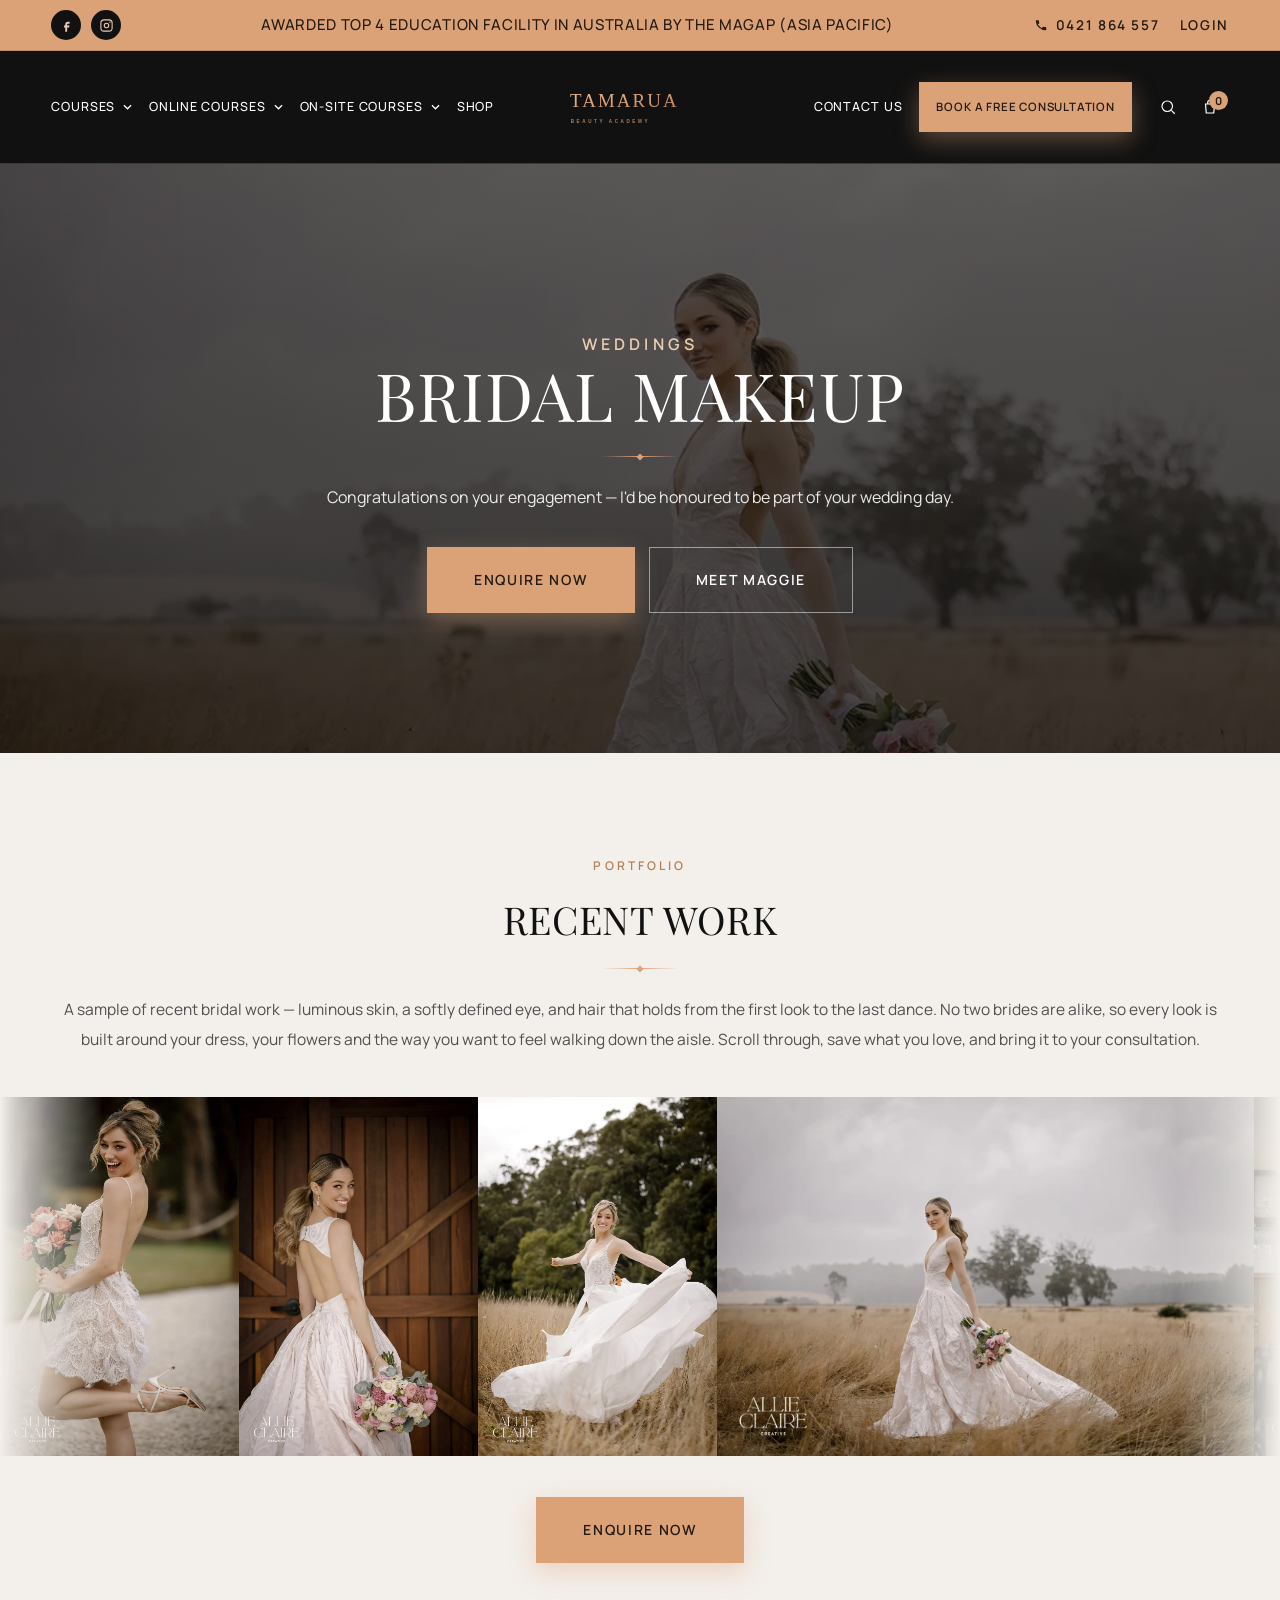
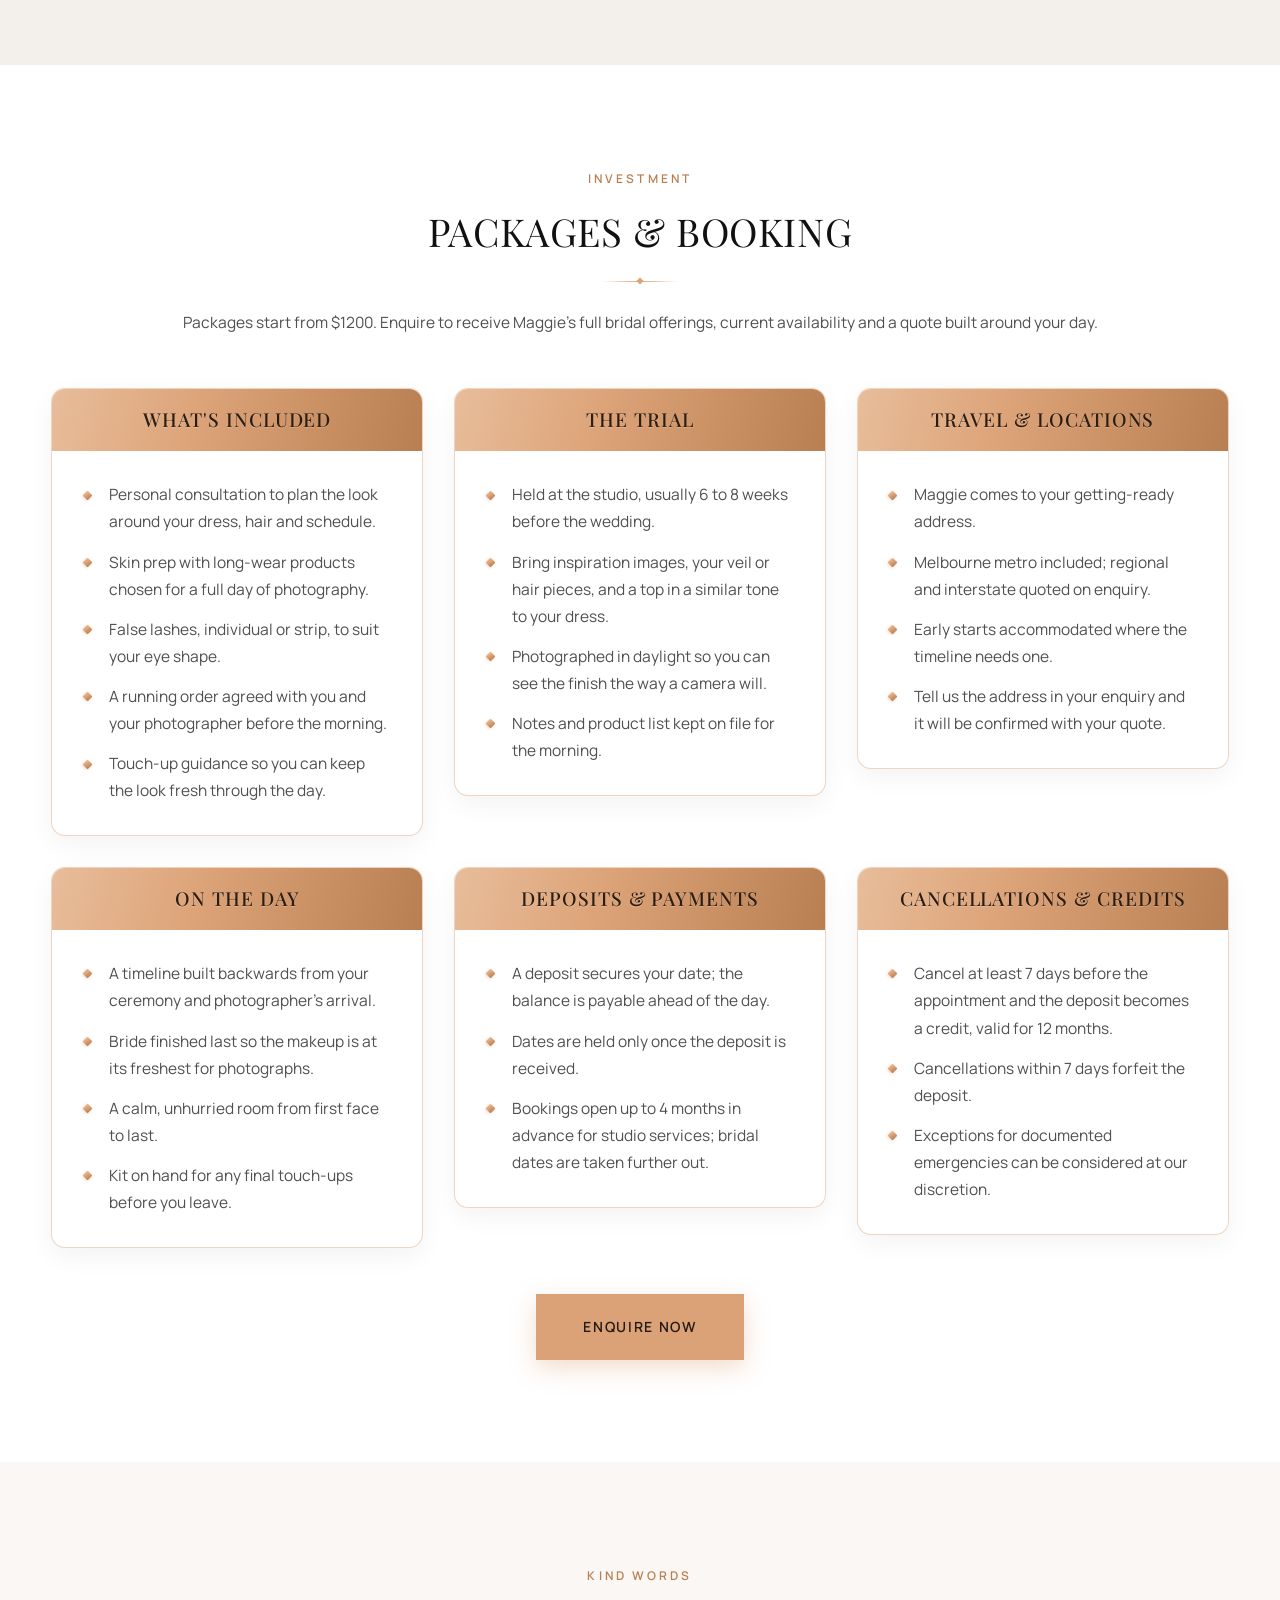
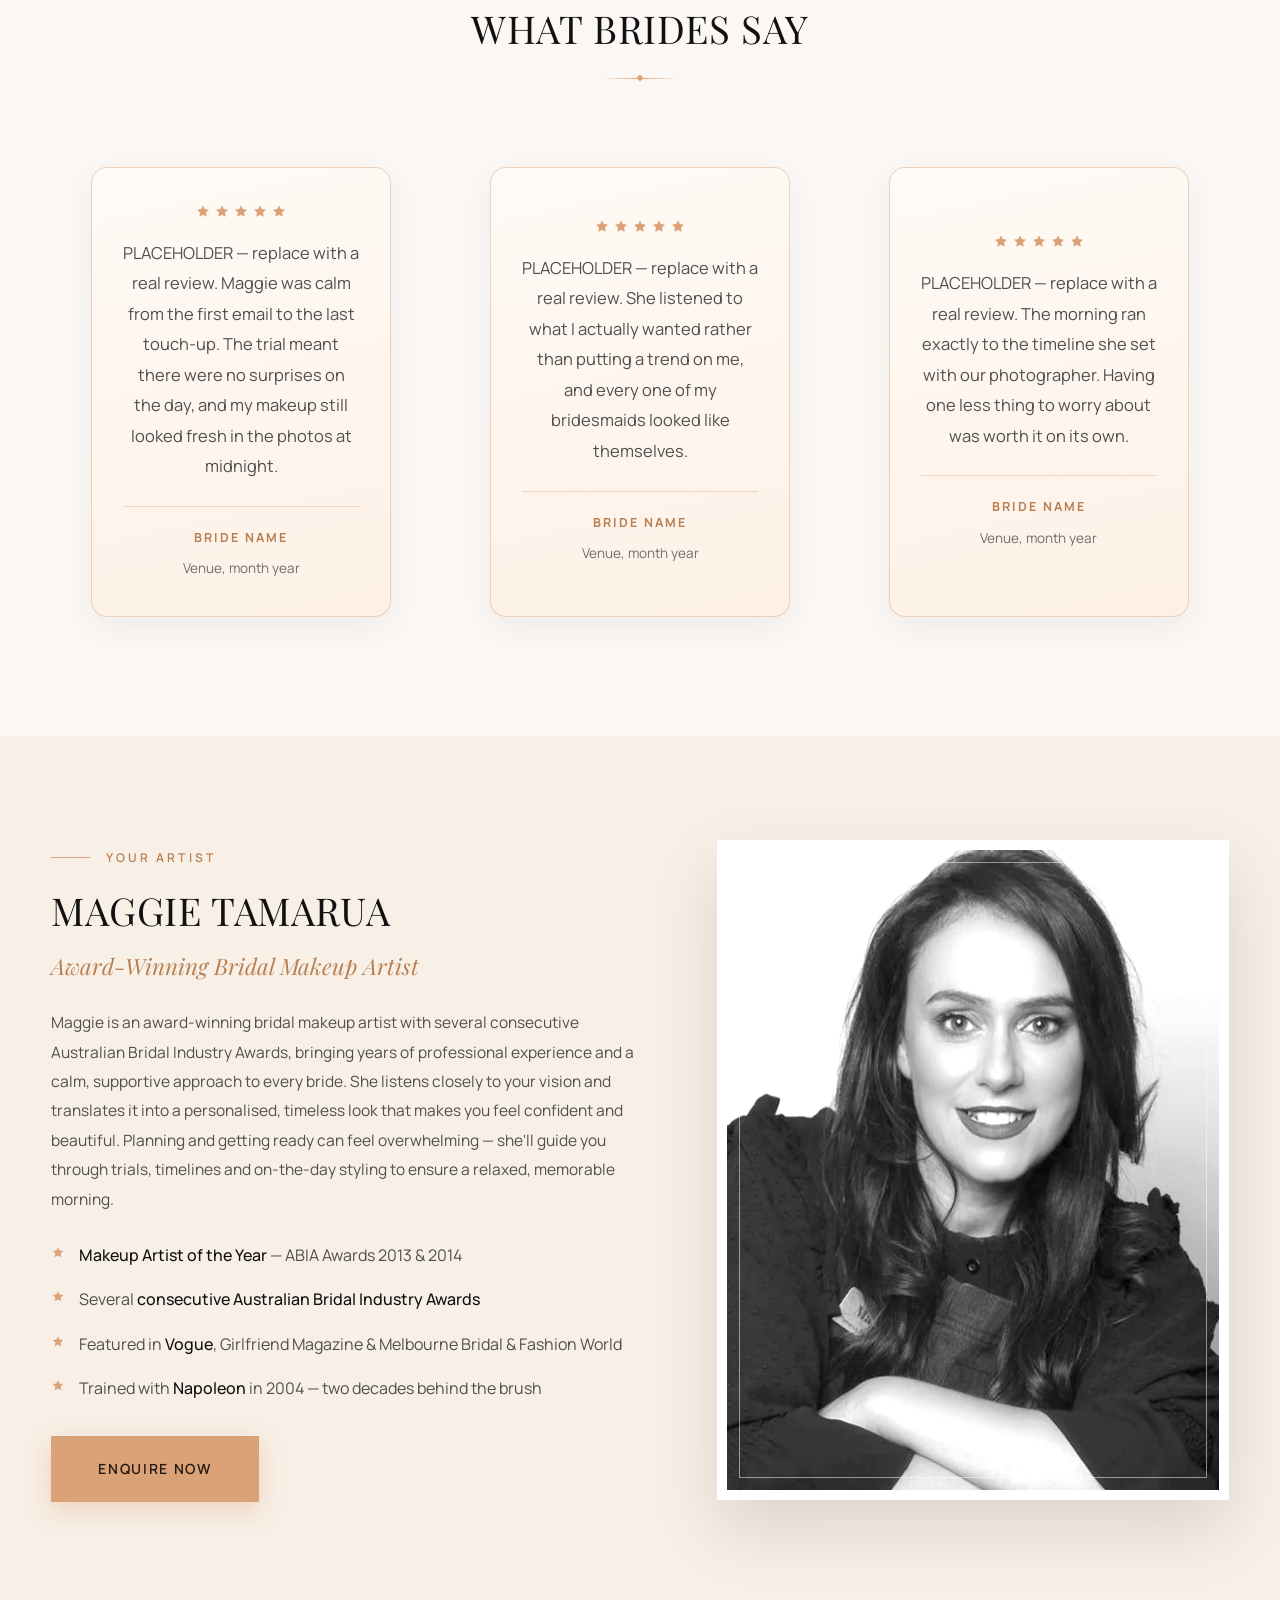
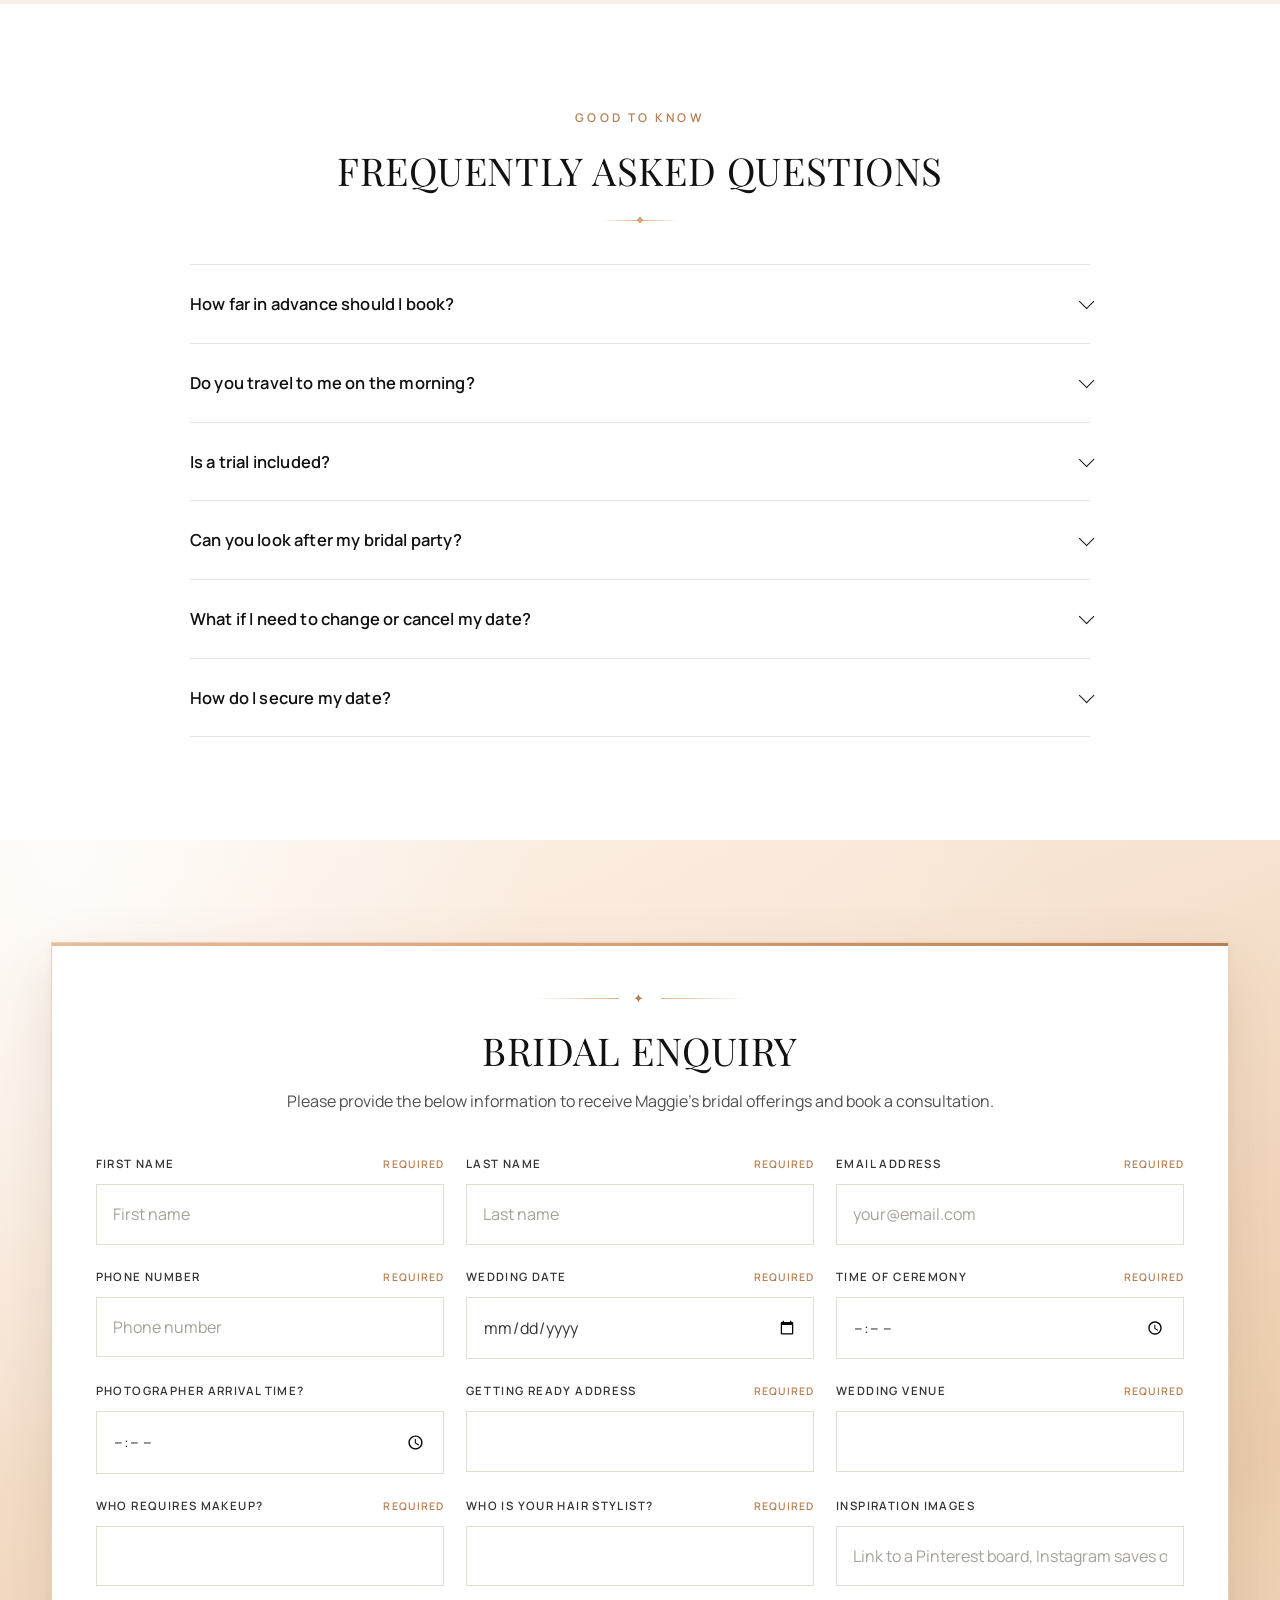
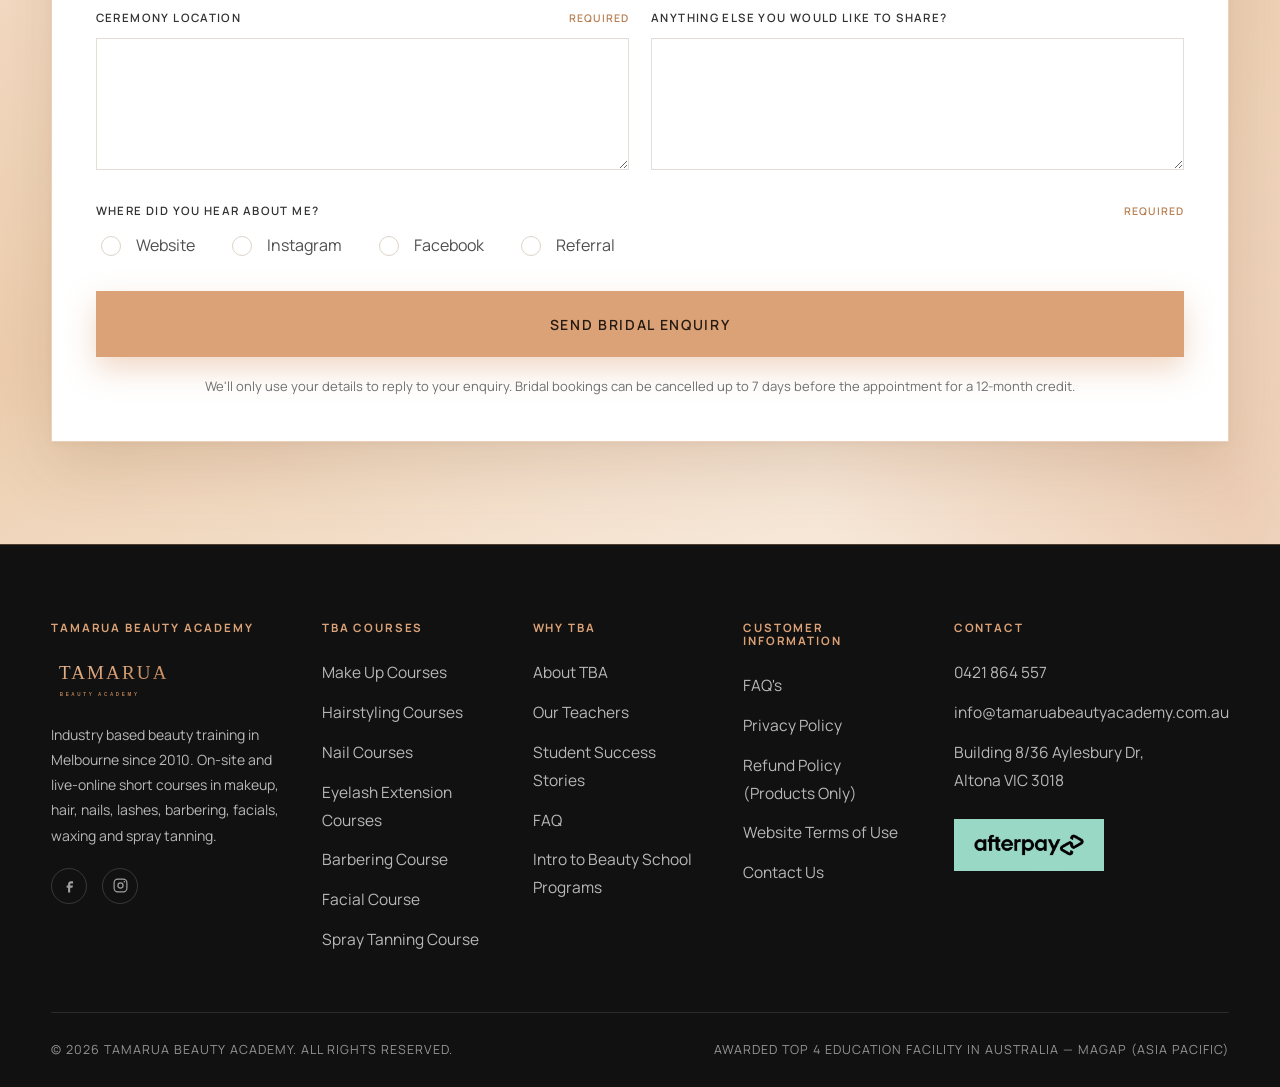
==== bridal.html @ 0a05595f "Left-align the package cards, drop the quote badge, reframe the hero - Packages & Booking cards: con" ====
<!DOCTYPE html>
<html lang="en">
<head>
<meta charset="utf-8">
<meta name="viewport" content="width=device-width, initial-scale=1">
<title>Bridal Makeup Melbourne | Tamarua Beauty Academy</title>
<meta name="description" content="Award-winning bridal makeup in Melbourne with Maggie Tamarua. Packages start from $1200 — enquire to receive Maggie's bridal offerings and book a consultation.">
<meta name="author" content="Tamarua Beauty Academy">
<meta name="robots" content="index,follow">
<link rel="canonical" href="https://melbournemakeup-courses.com.au/pages/bridal-enquiry">
<meta property="og:type" content="website">
<meta property="og:site_name" content="Tamarua Beauty Academy">
<meta property="og:title" content="Bridal Makeup Melbourne | Tamarua Beauty Academy">
<meta property="og:description" content="Award-winning bridal makeup in Melbourne. Packages start from $1200 — enquire to book a consultation.">
<meta property="og:url" content="https://melbournemakeup-courses.com.au/pages/bridal-enquiry">

<link rel="preconnect" href="https://fonts.googleapis.com">
<link rel="preconnect" href="https://fonts.gstatic.com" crossorigin>
<link href="https://fonts.googleapis.com/css2?family=Manrope:wght@300;400;500;600;700&family=Playfair+Display:ital,wght@0,400;0,500;0,600;1,400;1,500&display=swap" rel="stylesheet">

<style>
/* ============================================================
   Tamarua Beauty Academy — homepage redesign
   All selectors are namespaced with `tba-` so nothing collides
   with the Turbo theme's own CSS. Do not rename the prefix.
   ============================================================ */
/* ============================================================
   TOKENS — white-dominant canvas, black for gravity, gold for jewellery
   ============================================================ */
:root{
  --tba-gold:#dca277;
  --tba-gold-dp:#b87f52;
  --tba-gold-lt:#ecccb1;
  --tba-gold-sheen:linear-gradient(105deg,#e8bd9a 0%,#dca277 42%,#b87f52 100%);

  --tba-black:#111111;
  --tba-ink:#333333;
  --tba-ink-soft:#4f4f4f;
  --tba-ink-mute:#6f6f6f;

  --tba-white:#ffffff;
  --tba-paper:#faf7f4;          /* warm off-white  */
  --tba-mist:#f3efeb;           /* deeper neutral  */
  --tba-blush:#fdf8f3;          /* warm panel tint */
  --tba-blush-dp:#f8efe6;
  --tba-line:rgba(17,17,17,.11);
  --tba-line-soft:rgba(17,17,17,.07);
  --tba-line-gold:rgba(220,162,119,.42);

  --tba-serif:"Playfair Display",Georgia,"Times New Roman",serif;
  --tba-sans:"Manrope","Helvetica Neue",Helvetica,Arial,sans-serif;

  --tba-shell:1440px;
  --tba-gutter:clamp(20px,4vw,60px);
  --tba-radius:0;               /* squared corners read more couture */
  --tba-ease:cubic-bezier(.22,.61,.36,1);
  --tba-slow:.55s var(--tba-ease);
}
@media (min-width:1700px){ :root{ --tba-shell:1880px; } }

/* ---------- scoped reset ----------
   `.tba-scope` wraps every section this pack renders, so none of these base
   rules leak into the rest of the theme. They are written with :where() so
   they keep the *same specificity* a bare element selector would have —
   otherwise `.tba-scope p` (0,1,1) would outrank component rules like
   `.tba-eyebrow` (0,1,0) and quietly change the design.
   `body.tba-theme` is added to <body> in layout/theme.liquid — see
   shopify/README.md.                                                       */
:where(.tba-scope) *,:where(.tba-scope) *::before,:where(.tba-scope) *::after{box-sizing:border-box}
html{-webkit-text-size-adjust:100%;scroll-behavior:smooth}
body:where(.tba-theme){
  margin:0;
  font-family:var(--tba-sans);
  font-weight:400;
  font-size:16px;
  line-height:1.8;
  color:var(--tba-ink-soft);
  background:var(--tba-white);
  overflow-x:hidden;
  -webkit-font-smoothing:antialiased;
}
:where(.tba-scope) img{max-width:100%;display:block;height:auto}
:where(.tba-scope) a{color:inherit;text-decoration:none}
:where(.tba-scope) button{font:inherit;color:inherit;background:none;border:0;cursor:pointer}
:where(.tba-scope) h1,:where(.tba-scope) h2,:where(.tba-scope) h3,
:where(.tba-scope) h4,:where(.tba-scope) h5{
  margin:0;font-weight:400;line-height:1.12;color:var(--tba-black)}
:where(.tba-scope) p{margin:0 0 1.1em}
:where(.tba-scope) p:last-child{margin-bottom:0}
:where(.tba-scope) ::selection{background:var(--tba-gold);color:#fff}
:where(.tba-scope) :focus-visible{outline:1px solid var(--tba-gold-dp);outline-offset:3px}

/* The theme wraps {{ content_for_layout }} in .section-wrapper. Where that
   wrapper carries a max-width or padding it would box in these full-bleed
   bands, so neutralise it — but only on pages actually built from this pack. */
body.tba-theme .section-wrapper:has(.tba-scope){max-width:none;width:auto;margin:0;padding:0}

/* ---------- shell / sections ---------- */
.tba-shell{width:100%;max-width:var(--tba-shell);margin-inline:auto;padding-inline:var(--tba-gutter)}
.tba-shell--narrow{max-width:min(var(--tba-shell),1080px)}
.tba-section{padding-block:clamp(64px,8vw,124px)}
.tba-section--tight{padding-block:clamp(44px,5.5vw,78px)}
.tba-section--cream{background:var(--tba-paper)}
.tba-section--sand{background:var(--tba-mist)}
.tba-section--blush{background:var(--tba-blush-dp)}

/* ---------- type ---------- */
.tba-eyebrow{
  font-size:12px;letter-spacing:.26em;text-transform:uppercase;
  font-weight:600;color:var(--tba-gold-dp);margin:0 0 20px
}
.tba-h-xl{font-family:var(--tba-serif);font-size:clamp(38px,5.2vw,70px);font-weight:400;line-height:1.06;letter-spacing:.012em;text-transform:uppercase}
.tba-h-lg{font-family:var(--tba-serif);font-size:clamp(27px,3vw,44px);font-weight:400;line-height:1.18;letter-spacing:.015em;text-transform:uppercase}
.tba-h-md{font-family:var(--tba-serif);font-size:clamp(22px,2vw,31px);font-weight:500;line-height:1.24;letter-spacing:.02em;text-transform:uppercase}
.tba-lede{font-size:clamp(15.5px,1.1vw,17.5px);color:var(--tba-ink-soft);line-height:1.9}
.tba-center{text-align:center}

/* hairline divider with a gold lozenge */
.tba-rule{
  position:relative;width:78px;height:1px;border:0;overflow:visible;margin:26px 0;
  background:linear-gradient(90deg,transparent,var(--tba-gold),transparent)
}
.tba-rule::after{
  content:"";position:absolute;left:50%;top:50%;width:5px;height:5px;
  transform:translate(-50%,-50%) rotate(45deg);background:var(--tba-gold)
}
.tba-center .tba-rule,.tba-rule--center{margin-inline:auto}

/* ---------- buttons ---------- */
.tba-btn{
  --tba-btn-bg:var(--tba-black); --tba-btn-fg:#fff; --tba-btn-bd:var(--tba-black);
  --tba-btn-bg-h:var(--tba-gold); --tba-btn-fg-h:#241a12; --tba-btn-bd-h:var(--tba-gold);
  position:relative;overflow:hidden;
  display:inline-flex;align-items:center;justify-content:center;gap:10px;
  min-height:66px;padding:0 46px;
  background:var(--tba-btn-bg);color:var(--tba-btn-fg);border:1px solid var(--tba-btn-bd);
  font-size:14px;font-weight:600;letter-spacing:.12em;text-transform:uppercase;
  border-radius:var(--tba-radius);white-space:nowrap;text-align:center;
  box-shadow:0 6px 20px rgba(17,17,17,.1);
  transition:background var(--tba-slow),color var(--tba-slow),border-color var(--tba-slow),
             transform var(--tba-slow),box-shadow var(--tba-slow)
}
.tba-btn>*{position:relative;z-index:1}
.tba-btn:hover{
  background:var(--tba-btn-bg-h);color:var(--tba-btn-fg-h);border-color:var(--tba-btn-bd-h);
  transform:translateY(-3px);box-shadow:0 16px 36px rgba(17,17,17,.22)
}
.tba-btn--gold{--tba-btn-bg:var(--tba-gold);--tba-btn-bd:var(--tba-gold);--tba-btn-fg:#241a12;
           --tba-btn-bg-h:var(--tba-black);--tba-btn-fg-h:var(--tba-gold);--tba-btn-bd-h:var(--tba-black);
           box-shadow:0 8px 24px rgba(220,162,119,.38)}
.tba-btn--gold:hover{box-shadow:0 18px 40px rgba(220,162,119,.5)}
.tba-btn--ghost{--tba-btn-bg:transparent;--tba-btn-fg:var(--tba-black);--tba-btn-bd:rgba(17,17,17,.28);
            --tba-btn-bg-h:var(--tba-black);--tba-btn-fg-h:#fff;--tba-btn-bd-h:var(--tba-black)}
.tba-btn--light{box-shadow:none;--tba-btn-bg:transparent;--tba-btn-fg:#fff;--tba-btn-bd:rgba(255,255,255,.5);
            --tba-btn-bg-h:#fff;--tba-btn-fg-h:var(--tba-black);--tba-btn-bd-h:#fff}
.tba-btn--bronze{box-shadow:0 8px 24px rgba(156,98,52,.34);--tba-btn-bg:linear-gradient(100deg,#b87f52 0%,#9c6234 100%);--tba-btn-bd:#9c6234;--tba-btn-fg:#fff;
              --tba-btn-bg-h:var(--tba-black);--tba-btn-fg-h:var(--tba-gold);--tba-btn-bd-h:var(--tba-black)}
.tba-btn--sm{min-height:50px;padding:0 26px;font-size:12.5px;font-weight:600;letter-spacing:.07em;
         --tba-btn-bg-h:#fff;--tba-btn-fg-h:var(--tba-black);--tba-btn-bd-h:#fff}
.tba-btn-row{display:flex;flex-wrap:wrap;gap:14px}
.tba-center .tba-btn-row{justify-content:center}

.tba-link-arrow{
  display:inline-flex;align-items:center;gap:11px;
  font-size:12.5px;font-weight:600;letter-spacing:.14em;text-transform:uppercase;
  color:var(--tba-black);padding-bottom:8px;
  background:linear-gradient(var(--tba-gold),var(--tba-gold)) left bottom/100% 1px no-repeat;
  transition:color var(--tba-slow),background-size var(--tba-slow)
}
.tba-link-arrow svg{transition:transform var(--tba-slow)}
.tba-link-arrow:hover{color:var(--tba-gold-dp)}
.tba-link-arrow:hover svg{transform:translateX(6px)}

/* ============================================================
   ANNOUNCEMENT
   ============================================================ */
.tba-announce{
  background:var(--tba-gold);color:#241a12;position:relative;z-index:60;
  border-bottom:1px solid rgba(36,26,18,.16)
}
.tba-announce .tba-shell{
  display:grid;grid-template-columns:auto 1fr auto;align-items:center;
  gap:clamp(14px,3vw,34px);min-height:50px
}
.tba-announce__text{
  margin:0;text-align:center;
  font-size:15px;font-weight:700;letter-spacing:.045em;text-transform:uppercase;line-height:1.45
}
.tba-announce__text strong{font-weight:500;color:#241a12}
.tba-announce__social{justify-self:start}
.tba-announce .tba-socials{gap:10px}
.tba-announce .tba-socials a{
  width:30px;height:30px;border-radius:50%;
  background:var(--tba-black);color:var(--tba-gold-lt);
  transition:background .3s var(--tba-ease),color .3s var(--tba-ease),transform .3s var(--tba-ease)
}
.tba-announce .tba-socials a:hover{background:#fff;color:var(--tba-black);transform:translateY(-2px)}
.tba-announce__links{
  justify-self:end;display:flex;align-items:center;gap:clamp(14px,1.6vw,24px);
  font-size:13.5px;font-weight:600;letter-spacing:.12em;text-transform:uppercase;white-space:nowrap
}
.tba-announce__links a{
  display:inline-flex;align-items:center;gap:8px;color:#241a12;
  text-underline-offset:5px;transition:color .3s
}
.tba-announce__links a:hover{color:#000;text-decoration:underline}
.tba-announce__links svg{color:#241a12;flex:none;transition:color .3s}
.tba-announce__links a:hover svg{color:#000}

/* ============================================================
   HEADER
   ============================================================ */
.tba-header{position:sticky;top:0;z-index:50;background:var(--tba-black);border-bottom:1px solid rgba(220,162,119,.26);transition:box-shadow .35s}
.tba-header.tba-is-stuck{box-shadow:0 6px 34px rgba(12,10,9,.34)}

.tba-socials{display:flex;align-items:center;gap:15px;list-style:none;margin:0;padding:0}
.tba-socials a{display:grid;place-items:center;width:26px;height:26px;color:var(--tba-ink-mute);transition:color .3s}
.tba-socials a:hover{color:var(--tba-gold-dp)}

.tba-navbar .tba-shell{position:relative;display:grid;grid-template-columns:1fr auto 1fr;align-items:center;gap:26px;min-height:112px}
.tba-brand{justify-self:center;display:block;text-align:center;padding-inline:14px}
.tba-brand img{width:clamp(160px,14vw,206px);margin-inline:auto}
.tba-brand__fallback{display:none;font-family:var(--tba-serif);line-height:1}
.tba-brand__fallback b{display:block;font-size:30px;font-weight:400;letter-spacing:.16em;color:var(--tba-gold-dp)}
.tba-brand__fallback span{display:block;font-family:var(--tba-sans);font-size:10.5px;font-weight:600;letter-spacing:.28em;color:var(--tba-ink-mute);margin-top:7px}
.tba-brand.tba-is-fallback img{display:none}
.tba-brand.tba-is-fallback .tba-brand__fallback{display:block}
.tba-header .tba-brand__fallback span{color:rgba(255,255,255,.6)}

.tba-nav{display:flex;align-items:center;align-self:stretch;gap:clamp(16px,2.1vw,36px)}
.tba-nav--right{justify-self:end}
.tba-nav__link{
  position:relative;display:inline-flex;align-items:center;gap:8px;
  font-size:13.5px;font-weight:500;letter-spacing:.05em;text-transform:uppercase;
  padding:12px 0;color:#fff;white-space:nowrap;transition:color var(--tba-slow)
}
.tba-nav__link::after{
  content:"";position:absolute;left:0;right:100%;bottom:6px;height:1px;background:var(--tba-gold);
  transition:right var(--tba-slow)
}
.tba-nav__link:hover{color:var(--tba-gold)}
.tba-nav__link:hover::after,.tba-nav__item:hover>.tba-nav__link::after{right:0}
.tba-nav__item{position:static;display:flex;align-items:center;align-self:stretch}
.tba-nav__item .tba-chev{transition:transform var(--tba-slow)}
.tba-nav__item:hover .tba-chev{transform:rotate(180deg)}

.tba-tools{display:flex;align-items:center;gap:4px}
.tba-icon-btn{
  width:44px;height:44px;display:grid;place-items:center;border-radius:50%;
  color:#fff;transition:.3s var(--tba-ease);position:relative
}
.tba-icon-btn:hover{background:rgba(255,255,255,.1);color:var(--tba-gold)}
.tba-cart-count{
  position:absolute;top:3px;right:1px;min-width:19px;height:19px;padding:0 5px;
  background:var(--tba-gold);color:#241a12;border-radius:20px;
  font-size:11px;font-weight:700;line-height:19px;text-align:center;letter-spacing:0
}

/* mega menu */
.tba-mega{
  position:absolute;top:100%;left:0;right:0;transform:translateY(6px);
  background:#fff;border:1px solid var(--tba-line-soft);border-top:1px solid var(--tba-line-gold);
  box-shadow:0 30px 70px rgba(17,17,17,.11);
  padding:44px 46px;opacity:0;visibility:hidden;transition:.35s var(--tba-ease);z-index:40
}
.tba-nav__item:hover .tba-mega{opacity:1;visibility:visible;transform:none}
.tba-mega__grid{display:grid;grid-template-columns:repeat(5,1fr);gap:28px}
.tba-mega__cols{display:grid;grid-template-columns:repeat(auto-fit,minmax(208px,1fr));gap:30px 26px}
.tba-mega__list h4 a{color:inherit;transition:color .3s}
.tba-mega__list h4 a:hover{color:var(--tba-gold-dp)}
.tba-mega__cols .tba-mega__list ul a{font-size:12.5px;line-height:1.5;letter-spacing:.02em}
.tba-mega__card figure{margin:0 0 16px;overflow:hidden;background:var(--tba-mist)}
.tba-mega__card img{aspect-ratio:1;object-fit:cover;transition:transform 1s var(--tba-ease)}
.tba-mega__card:hover img{transform:scale(1.07)}
.tba-mega__card h4{font-family:var(--tba-sans);font-size:12px;font-weight:600;letter-spacing:.12em;text-transform:uppercase;transition:color .3s}
.tba-mega__card:hover h4{color:var(--tba-gold-dp)}
.tba-mega__list h4{
  font-family:var(--tba-sans);font-size:12px;font-weight:600;letter-spacing:.12em;text-transform:uppercase;
  padding-bottom:14px;border-bottom:1px solid var(--tba-line-gold);margin-bottom:16px
}
.tba-mega__list ul{list-style:none;margin:0;padding:0;display:grid;gap:12px}
.tba-mega__list a{font-size:15px;color:var(--tba-ink-soft);transition:.3s var(--tba-ease)}
.tba-mega__list a:hover{color:var(--tba-gold-dp);padding-left:6px}

/* ---------- mobile bar ---------- */
.tba-mobilebar{display:none}
.tba-mobilebar .tba-shell{display:grid;grid-template-columns:1fr auto;align-items:center;gap:12px;min-height:76px}
.tba-mobilebar .tba-brand{justify-self:start;text-align:left;padding-inline:0}
.tba-mobilebar .tba-brand img{margin-inline:0}
.tba-mobilebar .tba-brand__fallback{text-align:left}
.tba-mobilebar__right{display:flex;align-items:center;gap:14px}
.tba-call-pill{
  width:42px;height:42px;flex:0 0 42px;border-radius:50%;
  background:var(--tba-gold);border:1px solid var(--tba-gold);color:#241a12;
  display:grid;place-items:center;transition:.35s var(--tba-ease)
}
.tba-call-pill:hover,.tba-call-pill:focus-visible{background:#fff;border-color:#fff;color:var(--tba-black)}
.tba-burger{
  width:42px;height:42px;display:flex;flex-direction:column;
  align-items:center;justify-content:center;gap:6px
}
.tba-burger span{display:block;width:25px;height:2px;border-radius:2px;background:#fff;transition:.35s var(--tba-ease)}
.tba-burger.tba-is-open span:nth-child(1){transform:translateY(8px) rotate(45deg)}
.tba-burger.tba-is-open span:nth-child(2){opacity:0}
.tba-burger.tba-is-open span:nth-child(3){transform:translateY(-8px) rotate(-45deg)}

/* ---------- drawer ---------- */
.tba-scrim{position:fixed;inset:0;background:rgba(17,14,12,.55);opacity:0;visibility:hidden;transition:.4s;z-index:70}
.tba-scrim.tba-is-open{opacity:1;visibility:visible}
.tba-drawer{
  position:fixed;top:0;left:0;bottom:0;width:min(400px,88vw);background:#fff;z-index:80;
  transform:translateX(-100%);transition:transform .45s var(--tba-ease);
  display:flex;flex-direction:column;overflow-y:auto
}
.tba-drawer.tba-is-open{transform:none}
.tba-drawer__head{display:flex;align-items:center;justify-content:space-between;padding:20px 24px;border-bottom:1px solid var(--tba-line-soft)}
.tba-drawer__head .tba-brand{padding:0}
.tba-drawer__head .tba-brand img{width:150px}
.tba-drawer nav{padding:12px 24px 24px}
.tba-drawer__link{
  display:flex;align-items:center;justify-content:space-between;width:100%;
  padding:17px 0;border-bottom:1px solid var(--tba-line-soft);
  font-size:13px;font-weight:600;letter-spacing:.1em;text-transform:uppercase;color:var(--tba-black)
}
.tba-drawer__sub{list-style:none;margin:0;padding:0;max-height:0;overflow:hidden;transition:max-height .45s var(--tba-ease)}
.tba-drawer__sub.tba-is-open{max-height:2400px}
.tba-drawer__sub a{display:block;padding:13px 0 13px 18px;font-size:15px;color:var(--tba-ink-soft);border-bottom:1px solid var(--tba-line-soft)}
.tba-drawer__sub--child{padding-left:36px !important;font-size:12.5px !important;color:var(--tba-ink-mute) !important}
.tba-drawer__foot{margin-top:auto;padding:26px;background:var(--tba-black)}
.tba-drawer__foot .tba-btn{width:100%}
.tba-drawer__foot .tba-socials{margin-top:20px;justify-content:center}
.tba-drawer__foot .tba-socials a{color:rgba(255,255,255,.65)}
.tba-drawer__foot .tba-socials a:hover{color:var(--tba-gold)}

/* ============================================================
   HERO
   ============================================================ */
.tba-hero{position:relative;background:#d8d4d1;overflow:hidden;padding-bottom:clamp(34px,4.5vw,64px)}
.tba-hero__media{position:absolute;inset:0}
.tba-hero__media img{width:100%;height:100%;object-fit:cover;object-position:62% 30%}
.tba-hero__media::after{
  content:"";position:absolute;inset:0;
  background:linear-gradient(100deg,rgba(12,10,9,.88) 0%,rgba(12,10,9,.74) 34%,rgba(12,10,9,.5) 62%,rgba(12,10,9,.34) 100%)
}
.tba-hero__inner{position:relative;z-index:2;min-height:clamp(520px,72vh,760px);display:flex;align-items:center;padding-block:clamp(52px,6vw,88px) clamp(28px,3.2vw,44px)}
.tba-hero__grid{display:grid;grid-template-columns:1fr minmax(0,600px);gap:clamp(38px,7vw,124px);align-items:center;width:100%}
.tba-hero__copy{max-width:none;color:#fff}
.tba-hero__copy .tba-eyebrow{color:var(--tba-gold-lt)}
.tba-hero h1{color:#fff;margin-bottom:14px}
.tba-hero .tba-rule{margin:0 0 26px}
.tba-hero__copy h2{
  font-family:var(--tba-sans);font-size:clamp(16px,1.15vw,18px);font-weight:400;line-height:1.75;
  color:rgba(255,255,255,.85);margin-bottom:30px
}

/* ---------- hero consultation form ---------- */
.tba-heroform{
  background:var(--tba-blush);border:1px solid rgba(220,162,119,.55);border-radius:16px;padding:9px;
  box-shadow:0 30px 70px rgba(12,10,9,.32);width:100%;justify-self:end;max-width:620px
}
.tba-heroform__inner{border:1px solid rgba(220,162,119,.3);border-radius:9px;padding:clamp(22px,2.3vw,34px)}
.tba-heroform__title{font-family:var(--tba-serif);font-size:clamp(23px,2vw,31px);font-weight:500;letter-spacing:.02em;text-transform:uppercase;text-align:center;color:var(--tba-black)}
.tba-heroform__sub{font-size:15px;color:var(--tba-ink-soft);text-align:center;margin:9px 0 0}
.tba-heroform__promo{
  margin:20px 0 24px;padding:13px 16px;text-align:center;
  background:#fbeee2;border:1px dashed rgba(220,162,119,.75);border-radius:8px;
  font-size:15px;color:#8a5a34;line-height:1.5
}
.tba-heroform__promo b{font-weight:600;color:#8a4f22}
.tba-heroform__row{display:grid;grid-template-columns:1fr 1fr;gap:16px}
.tba-hfield{display:block;margin-bottom:16px}
.tba-hfield span{display:block;font-size:11.5px;font-weight:600;letter-spacing:.12em;text-transform:uppercase;color:var(--tba-ink-soft);margin-bottom:8px}
.tba-hfield input,.tba-hfield select,.tba-hfield textarea{
  width:100%;min-height:52px;padding:14px 15px;font:inherit;font-size:16px;color:var(--tba-ink);
  background:#fff;border:1px solid #e4ddd6;border-radius:8px;transition:border-color .3s,box-shadow .3s
}
.tba-hfield textarea{min-height:104px;resize:vertical;line-height:1.6}
.tba-hfield input::placeholder,.tba-hfield textarea::placeholder{color:#a6a09a}
.tba-hfield input:focus,.tba-hfield select:focus,.tba-hfield textarea:focus{
  outline:none;border-color:var(--tba-gold);box-shadow:0 0 0 3px rgba(220,162,119,.16)
}
.tba-heroform .tba-btn{width:100%;margin-top:6px;border-radius:8px}
.tba-heroform__fine{font-size:12.5px;line-height:1.65;color:var(--tba-ink-mute);text-align:center;margin:16px 0 0}

.tba-hero__proof{
  position:relative;z-index:2;list-style:none;margin:0;padding:0;
  display:grid;grid-template-columns:repeat(4,1fr);grid-auto-rows:1fr;gap:clamp(10px,1.2vw,18px)
}
.tba-hero__proof li{
  position:relative;overflow:hidden;
  display:flex;align-items:center;justify-content:center;text-align:center;
  min-height:112px;padding:26px 22px;
  background:linear-gradient(160deg,rgba(255,255,255,.17),rgba(255,255,255,.06));
  border:1px solid rgba(220,162,119,.55);border-radius:14px;
  -webkit-backdrop-filter:blur(10px);backdrop-filter:blur(10px);
  box-shadow:0 0 22px rgba(220,162,119,.16),0 12px 34px rgba(12,10,9,.34),
             inset 0 1px 0 rgba(255,255,255,.16);
  color:#fff;font-size:20px;font-weight:600;line-height:1.35;
  text-shadow:0 1px 14px rgba(12,10,9,.55);
  transition:background var(--tba-slow),border-color var(--tba-slow),box-shadow var(--tba-slow),transform var(--tba-slow)
}
.tba-hero__proof li:hover{
  background:linear-gradient(160deg,rgba(220,162,119,.36),rgba(220,162,119,.16));
  border-color:var(--tba-gold);
  box-shadow:0 0 34px rgba(220,162,119,.45),0 18px 44px rgba(12,10,9,.44),
             inset 0 1px 0 rgba(255,255,255,.24);
  transform:translateY(-4px)
}
/* slow light sweep, staggered so the four catch the light in sequence */
.tba-hero__proof li::after{
  content:"";position:absolute;top:0;bottom:0;left:0;width:45%;pointer-events:none;
  background:linear-gradient(100deg,transparent,rgba(255,255,255,.26),transparent);
  transform:translateX(-260%) skewX(-18deg);
  animation:proofSheen 7s ease-in-out infinite
}
.tba-hero__proof li:nth-child(2)::after{animation-delay:.45s}
.tba-hero__proof li:nth-child(3)::after{animation-delay:.9s}
.tba-hero__proof li:nth-child(4)::after{animation-delay:1.35s}
@keyframes proofSheen{
  0%,62%{transform:translateX(-260%) skewX(-18deg)}
  100%{transform:translateX(330%) skewX(-18deg)}
}
@media (prefers-reduced-motion:reduce){.tba-hero__proof li::after{animation:none;opacity:0}}

/* ============================================================
   REVIEWS MARQUEE
   ============================================================ */
.tba-reviews{background:var(--tba-paper);padding-block:clamp(52px,6vw,86px);overflow:hidden;border-block:1px solid var(--tba-line-soft)}
.tba-reviews__head{text-align:center;max-width:820px;margin:0 auto clamp(38px,4.5vw,60px)}
.tba-reviews__rating{
  display:inline-flex;align-items:center;flex-wrap:wrap;justify-content:center;gap:8px 16px;
  margin-top:28px;padding:14px 28px;
  background:#fff;border:1px solid var(--tba-line-gold);border-radius:60px;
  box-shadow:0 10px 30px rgba(17,17,17,.05)
}
.tba-reviews__rating svg{flex:none}
.tba-reviews__score{font-family:var(--tba-serif);font-size:32px;font-weight:600;line-height:1;color:var(--tba-black)}
.tba-stars{display:inline-flex;gap:3px;color:var(--tba-gold)}
.tba-stars svg{width:16px;height:16px}
.tba-stars--lg svg{width:24px;height:24px}
.tba-reviews__count{font-size:13.5px;color:var(--tba-ink-soft);white-space:nowrap}
.tba-reviews__count b{font-weight:700;color:var(--tba-black)}

/* overflow:hidden here rather than on an ancestor, so a marquee can sit in any
   section without the track escaping and widening the page. */
.tba-marquee{position:relative;overflow:hidden;-webkit-mask-image:linear-gradient(90deg,transparent,#000 8%,#000 92%,transparent);mask-image:linear-gradient(90deg,transparent,#000 8%,#000 92%,transparent)}
.tba-marquee__track{display:flex;gap:24px;width:max-content;animation:slide 150s linear infinite}
.tba-marquee:hover .tba-marquee__track{animation-play-state:paused}
@keyframes slide{from{transform:translate3d(0,0,0)}to{transform:translate3d(-50%,0,0)}}
@media (prefers-reduced-motion:reduce){.tba-marquee__track{animation:none}.tba-marquee{overflow-x:auto}}

.tba-rcard{
  flex:0 0 clamp(292px,26vw,372px);background:#fff;border:1px solid var(--tba-line-soft);
  padding:30px 30px 28px;display:flex;flex-direction:column;gap:14px;
  transition:border-color var(--tba-slow),box-shadow var(--tba-slow)
}
.tba-rcard:hover{border-color:var(--tba-line-gold);box-shadow:0 18px 44px rgba(17,17,17,.06)}
.tba-rcard__top{display:flex;align-items:center;gap:13px}
.tba-rcard__avatar{
  width:42px;height:42px;flex:0 0 42px;border-radius:50%;
  background:var(--tba-g-color,var(--tba-black));color:#fff;
  display:grid;place-items:center;font-size:16px;font-weight:500;line-height:1
}
.tba-rcard__g{margin-left:auto;flex:none;align-self:flex-start}
.tba-rcard__who{min-width:0}
.tba-rcard__name{font-size:15px;font-weight:600;letter-spacing:.01em;color:var(--tba-black);white-space:nowrap;overflow:hidden;text-overflow:ellipsis}
.tba-rcard__when{font-size:12.5px;color:var(--tba-ink-mute);letter-spacing:.02em}
.tba-rcard__body{font-size:18px;line-height:1.65;color:var(--tba-ink-soft);margin:0;
  display:-webkit-box;-webkit-line-clamp:7;-webkit-box-orient:vertical;overflow:hidden}
.tba-rcard.tba-is-open .tba-rcard__body{-webkit-line-clamp:unset;display:block;overflow:visible}
.tba-rcard .tba-stars svg{width:13px;height:13px}
.tba-rcard__more{
  align-self:flex-start;margin-top:2px;padding:0;
  font-size:12px;font-weight:700;letter-spacing:.1em;text-transform:uppercase;
  color:var(--tba-gold-dp);border-bottom:1px solid transparent;transition:.3s var(--tba-ease)
}
.tba-rcard__more:hover{color:var(--tba-black);border-bottom-color:var(--tba-gold)}
/* only the expanded card grows; its neighbours keep their height */
.tba-marquee__track{align-items:flex-start}

/* ============================================================
   SPLIT BLOCKS
   ============================================================ */
.tba-split{display:grid;grid-template-columns:1fr 1fr;gap:clamp(30px,5vw,84px);align-items:center}
.tba-split--reverse .tba-split__media{order:2}
.tba-split__media{position:relative}
.tba-split__media img{width:100%;object-fit:cover}
.tba-split__media--frame::before{
  content:"";position:absolute;inset:22px -22px -22px 22px;border:1px solid var(--tba-gold);z-index:-1
}
.tba-split__body{max-width:none}
.tba-press{display:grid;grid-template-columns:repeat(3,1fr);gap:14px;margin-top:30px}
.tba-press a{
  display:grid;place-items:center;padding:14px 16px;background:#fff;
  border:1px solid rgba(220,162,119,.45);border-radius:8px;
  transition:border-color var(--tba-slow),transform var(--tba-slow),box-shadow var(--tba-slow)
}
.tba-press a:hover{border-color:var(--tba-gold);transform:translateY(-3px);box-shadow:0 14px 30px rgba(17,17,17,.1)}
.tba-press img{width:100%}

/* featured in */


/* read more */
.tba-readmore{position:relative}
.tba-readmore__body{max-height:0;overflow:hidden;transition:max-height .7s var(--tba-ease)}
.tba-readmore.tba-is-open .tba-readmore__body{max-height:6000px}
.tba-readmore__body>h3:first-child{margin-top:34px}
.tba-readmore h3{font-family:var(--tba-serif);font-size:clamp(20px,1.8vw,26px);font-weight:500;letter-spacing:.02em;text-transform:uppercase;line-height:1.28;margin:38px 0 14px}
.tba-readmore h3:first-child{margin-top:0}
.tba-readmore__toggle{margin-top:26px}

.tba-intro{display:grid;grid-template-columns:1.08fr .92fr;gap:clamp(32px,5vw,80px);align-items:start}
.tba-intro__body{max-width:none}
.tba-intro__media{position:relative}
.tba-video-wrap{width:100%;margin:0;background:#000;border:1px solid var(--tba-line-gold);padding:8px}
.tba-video-wrap video{width:100%;display:block;aspect-ratio:1;object-fit:cover;background:#000}

/* ============================================================
   COURSE GRID
   ============================================================ */
.tba-courses{display:grid;grid-template-columns:repeat(4,1fr);gap:clamp(16px,1.9vw,30px)}
.tba-course{
  position:relative;display:block;overflow:hidden;background:var(--tba-mist);
  border:1px solid rgba(220,162,119,.85);border-radius:12px;
  box-shadow:0 0 0 3px rgba(220,162,119,.1),0 12px 30px rgba(17,17,17,.1);
  transition:border-color var(--tba-slow),box-shadow var(--tba-slow),transform var(--tba-slow)
}
.tba-course:hover{
  border-color:var(--tba-gold);
  box-shadow:0 0 0 4px rgba(220,162,119,.22),0 24px 52px rgba(17,17,17,.2);
  transform:translateY(-5px)
}
.tba-course figure{margin:0;overflow:hidden}
.tba-course img{aspect-ratio:3/4;width:100%;object-fit:cover;transition:transform 1.1s var(--tba-ease)}
.tba-course:hover img{transform:scale(1.08)}
.tba-course__veil{
  position:absolute;inset:0;transition:background var(--tba-slow);
  background:linear-gradient(to top,rgba(12,10,9,.92) 0%,rgba(12,10,9,.55) 34%,rgba(12,10,9,.12) 64%,rgba(12,10,9,0) 82%)
}
/* gold hairline that draws itself inside the card on hover */
.tba-course::after{
  content:"";position:absolute;inset:12px;border:1px solid rgba(255,255,255,.55);border-radius:6px;
  opacity:0;transform:scale(1.03);transition:.55s var(--tba-ease);pointer-events:none
}
.tba-course:hover::after{opacity:.85;transform:none}
.tba-course__cap{position:absolute;left:0;right:0;bottom:0;padding:30px 26px;color:#fff;z-index:2}
.tba-course__cap h3{
  font-family:var(--tba-serif);font-size:clamp(23px,2vw,32px);font-weight:500;line-height:1.18;
  overflow-wrap:break-word;color:#fff;text-shadow:0 2px 16px rgba(12,10,9,.6)
}
.tba-course__cap span{
  display:inline-flex;align-items:center;gap:9px;margin-top:10px;
  font-size:11.5px;font-weight:600;letter-spacing:.14em;text-transform:uppercase;color:var(--tba-gold-lt);
  opacity:0;transform:translateY(9px);transition:.5s var(--tba-ease)
}
.tba-course:hover .tba-course__cap span{opacity:1;transform:none}

/* ============================================================
   SUCCESS STORY — cream panel, portrait, awards, thumbnails
   ============================================================ */
.tba-ss{
  background:var(--tba-blush);border:1px solid rgba(220,162,119,.28);border-radius:22px;
  padding:clamp(30px,4.4vw,72px)
}
.tba-ss__head{text-align:center;margin:0 0 clamp(34px,4vw,58px)}
.tba-ornament{
  display:inline-flex;align-items:center;gap:18px;
  font-size:12px;font-weight:600;letter-spacing:.26em;text-transform:uppercase;color:var(--tba-gold-dp);margin:0 0 20px
}
.tba-ornament::before,.tba-ornament::after{content:"";width:clamp(28px,4.5vw,64px);height:1px;background:var(--tba-gold)}
.tba-ss__head h2 em{font-style:italic;color:var(--tba-gold-dp)}
.tba-swash{display:block;margin:20px auto 0;color:var(--tba-gold)}

.tba-ss__grid{display:grid;grid-template-columns:.88fr 1.12fr;gap:clamp(28px,4vw,64px);align-items:start}

.tba-ss__portrait{
  margin:0;position:relative;border-radius:14px;overflow:hidden;
  box-shadow:0 26px 62px rgba(17,17,17,.14)
}
.tba-ss__portrait img{width:100%;aspect-ratio:3/4.05;object-fit:cover;object-position:center 20%}
.tba-ss__portrait::after{
  content:"";position:absolute;inset:14px;border:1px solid rgba(255,255,255,.5);
  border-radius:7px;pointer-events:none
}

.tba-ss__body{max-width:none}
.tba-ss__name{font-family:var(--tba-serif);font-size:clamp(21px,1.9vw,28px);font-weight:500;letter-spacing:.02em;text-transform:uppercase;margin-bottom:18px}
.tba-ss__body p{font-size:15.5px;line-height:1.8;margin-bottom:1.05em}
.tba-ss__body b{font-weight:500;color:var(--tba-black)}
.tba-ss-link{
  color:var(--tba-gold-dp);
  background:linear-gradient(currentColor,currentColor) left bottom/100% 1px no-repeat;
  transition:color .3s
}
.tba-ss-link:hover{color:var(--tba-black)}

.tba-ss__awards{list-style:none;display:flex;flex-wrap:wrap;gap:10px;margin:24px 0;padding:0}
.tba-ss__awards li{
  display:inline-flex;align-items:center;gap:9px;padding:10px 17px;
  background:#fff;border:1px solid rgba(220,162,119,.4);border-radius:40px;
  font-size:13px;font-weight:500;letter-spacing:.01em;color:var(--tba-black);line-height:1.4
}
.tba-ss__awards svg{color:var(--tba-gold);flex:none}

.tba-ss__ig{
  display:inline-flex;align-items:center;gap:10px;margin-top:4px;
  font-size:15px;font-weight:500;color:var(--tba-gold-dp);transition:color .3s
}
.tba-ss__ig:hover{color:var(--tba-black)}

.tba-ss__thumbs{display:grid;grid-template-columns:repeat(3,1fr);gap:14px;margin:26px 0 32px}
.tba-ss__thumbs figure{margin:0;overflow:hidden;border-radius:10px;background:var(--tba-mist)}
.tba-ss__thumbs img{aspect-ratio:1;width:100%;object-fit:cover;transition:transform 1s var(--tba-ease)}
.tba-ss__thumbs figure:hover img{transform:scale(1.07)}

/* ============================================================
   FOUNDER
   ============================================================ */
.tba-founder{display:grid;grid-template-columns:1.08fr .92fr;gap:clamp(30px,5vw,88px);align-items:center}
.tba-founder__media{
  margin:0;position:relative;background:#fff;padding:10px;
  box-shadow:0 28px 66px rgba(17,17,17,.12)
}
.tba-founder__media img{
  width:100%;aspect-ratio:3/3.9;object-fit:cover;object-position:center 15%;
  filter:grayscale(1) contrast(1.03)
}
.tba-founder__media::after{
  content:"";position:absolute;inset:22px;border:1px solid rgba(255,255,255,.5);pointer-events:none
}
.tba-founder__body{max-width:none}
.tba-eyebrow--rule{display:inline-flex;align-items:center;gap:16px}
.tba-eyebrow--rule::before{content:"";width:clamp(26px,3vw,46px);height:1px;background:var(--tba-gold)}
.tba-founder__role{
  font-family:var(--tba-serif);font-style:italic;font-weight:400;
  font-size:clamp(20px,1.75vw,27px);color:var(--tba-gold-dp);margin:12px 0 22px
}
.tba-founder__list{list-style:none;margin:28px 0 34px;padding:0;display:grid;gap:17px}
.tba-founder__list li{display:flex;gap:14px;align-items:flex-start;font-size:16px;color:var(--tba-ink-soft);line-height:1.7}
.tba-founder__list svg{color:var(--tba-gold);flex:none;margin-top:4px}
.tba-founder__list b{font-weight:500;color:var(--tba-black)}

/* ============================================================
   STUDENT STORIES
   ============================================================ */
.tba-stories{display:grid;grid-template-columns:repeat(3,1fr);gap:clamp(24px,3vw,46px)}
.tba-story figure{margin:0 0 24px;overflow:hidden;background:var(--tba-mist)}
.tba-story img{aspect-ratio:1;width:100%;object-fit:cover;transition:transform 1s var(--tba-ease)}
.tba-story:hover img{transform:scale(1.06)}
.tba-story h3{font-family:var(--tba-sans);font-size:17px;font-weight:700;letter-spacing:.08em;text-transform:uppercase;margin-bottom:14px}
.tba-story p{font-size:16px;color:var(--tba-ink-soft);margin-bottom:22px}

/* ============================================================
   PAGE HERO / STEPS / GALLERY / FAQ
   ============================================================ */
.tba-phero{position:relative;isolation:isolate;background:var(--tba-black);overflow:hidden;
  min-height:clamp(380px,46vw,620px);display:flex;align-items:center;text-align:center}
.tba-phero__media{position:absolute;inset:0;z-index:-2}
/* object-position only bites on the cropped axis; on a wide banner the image
   already fills the width, so a horizontal nudge needs a scale + translate pair
   (the section works the zoom out from the shift so no edge is ever exposed). */
.tba-phero__media img{width:100%;height:100%;object-fit:cover;
  object-position:var(--tba-phero-focus,center 30%);
  transform:translateX(var(--tba-phero-shift,0)) scale(var(--tba-phero-zoom,1))}
/* a phone crops the photo to a narrow window already — nudging it there only
   costs resolution, so the shift is a desktop framing tool. */
@media (max-width:767px){.tba-phero__media img{transform:none}}
.tba-phero::after{content:"";position:absolute;inset:0;z-index:-1;
  background:linear-gradient(rgba(12,10,9,.62),rgba(12,10,9,.74))}
.tba-phero .tba-shell{padding-block:clamp(64px,7vw,110px)}
.tba-phero__inner{max-width:840px;margin-inline:auto}
.tba-phero .tba-eyebrow{color:var(--tba-gold-lt)}
.tba-phero .tba-h-xl{color:#fff}
.tba-phero .tba-rule{margin-inline:auto}
.tba-phero p{color:rgba(255,255,255,.9);font-size:clamp(16px,1.2vw,19px);line-height:1.85;
  margin:26px auto 0;max-width:660px}
.tba-phero .tba-btn-row{justify-content:center;margin-top:34px}

/* ---------- numbered steps ---------- */
.tba-steps{display:grid;grid-template-columns:repeat(4,1fr);gap:clamp(20px,2.4vw,34px);
  grid-auto-rows:1fr;counter-reset:tbastep}
.tba-step{position:relative;padding:clamp(28px,2.8vw,40px);background:#fff;border:1px solid var(--tba-line)}
.tba-step::before{
  counter-increment:tbastep;content:counter(tbastep,decimal-leading-zero);
  display:block;font-family:var(--tba-serif);font-size:30px;line-height:1;
  color:var(--tba-gold);margin-bottom:18px}
.tba-step h3{font-family:var(--tba-sans);font-size:14px;font-weight:700;letter-spacing:.14em;
  text-transform:uppercase;margin-bottom:14px}
.tba-step p{font-size:15.5px;color:var(--tba-ink-soft);line-height:1.85}

/* ---------- testimonial quotes ----------
   Equal-height cards with the content centred, so the slack from uneven review
   lengths splits above and below instead of pooling into one hole above the
   caption. Blush ground, gold hairline, no badge. */
.tba-quotes{display:grid;grid-template-columns:repeat(3,1fr);grid-auto-rows:1fr;
  gap:clamp(14px,1.5vw,24px);padding-top:26px}
.tba-quote{
  display:flex;flex-direction:column;justify-content:center;position:relative;
  padding:clamp(32px,2.8vw,44px) clamp(26px,2.4vw,38px);
  border-radius:16px;
  background:linear-gradient(168deg,#fffaf6 0%,#fdf1e6 100%);
  border:1px solid rgba(220,162,119,.45);
  box-shadow:0 10px 30px rgba(17,17,17,.05);
  transition:transform .45s var(--tba-ease),box-shadow .45s var(--tba-ease),border-color .45s}
.tba-quote:hover{
  transform:translateY(-5px);box-shadow:0 22px 50px rgba(17,17,17,.12);border-color:var(--tba-gold)}
.tba-quote .tba-stars{justify-content:center;margin-bottom:18px}
.tba-quote blockquote{
  margin:0 0 24px;font-size:clamp(16.5px,1.25vw,18.5px);line-height:1.85;
  color:var(--tba-ink-soft);text-align:center}
.tba-quote figcaption{
  border-top:1px solid rgba(220,162,119,.4);padding-top:20px;text-align:center}
.tba-quote cite{
  display:block;font-style:normal;font-family:var(--tba-sans);font-size:12.5px;font-weight:700;
  letter-spacing:.16em;text-transform:uppercase;color:var(--tba-gold-dp)}
.tba-quote span{display:block;margin-top:7px;font-size:13.5px;color:var(--tba-ink-mute)}
@media (max-width:1024px){.tba-quotes{grid-template-columns:1fr;grid-auto-rows:auto}}

/* ---------- image gallery ---------- */
.tba-gallery{display:grid;grid-template-columns:repeat(4,1fr);gap:clamp(12px,1.4vw,20px)}
.tba-gallery figure{margin:0;overflow:hidden;background:var(--tba-mist);position:relative}
.tba-gallery img{aspect-ratio:4/5;width:100%;object-fit:cover;transition:transform 1s var(--tba-ease)}
.tba-gallery figure:hover img{transform:scale(1.06)}
.tba-gallery--3{grid-template-columns:repeat(3,1fr)}
.tba-gallery--2{grid-template-columns:repeat(2,1fr)}

/* sliding variant — a full-bleed ribbon on the shared .tba-marquee mechanics.
   Fixed height with auto width lets the mixed 1:1 and 4:5 frames keep their
   own proportions instead of being cropped to a single ratio. */
.tba-gallery--slide{display:flex;gap:0}
.tba-gallery--slide figure{
  flex:0 0 auto;height:clamp(260px,28vw,430px);margin:0;overflow:hidden;background:var(--tba-mist)}
.tba-gallery--slide img{aspect-ratio:auto;height:100%;width:auto;max-width:none;object-fit:cover}

/* On phones the ribbon becomes a plain grid showing every frame at once —
   a sideways scroller is awkward on touch, and the whole set fits down the
   page. tba-redesign.js marks its duplicate frames aria-hidden, so hiding
   those leaves exactly one of each with no JavaScript change. */
@media (max-width:767px){
  .tba-marquee:has(.tba-gallery--slide){-webkit-mask-image:none;mask-image:none;overflow:visible}
  .tba-gallery--slide{
    display:grid;grid-template-columns:repeat(2,1fr);gap:10px;
    width:auto;animation:none;padding-inline:var(--tba-gutter)}
  .tba-gallery--slide>[aria-hidden="true"]{display:none}
  .tba-gallery--slide figure{height:auto}
  .tba-gallery--slide img{aspect-ratio:4/5;width:100%;height:auto}
}

/* ---------- FAQ ---------- */
.tba-faq{max-width:900px;margin-inline:auto;border-top:1px solid var(--tba-line)}
.tba-faq details{border-bottom:1px solid var(--tba-line)}
.tba-faq summary{
  display:flex;align-items:center;justify-content:space-between;gap:20px;cursor:pointer;
  list-style:none;padding:24px 0;font-family:var(--tba-sans);font-size:16.5px;font-weight:600;
  letter-spacing:.01em;color:var(--tba-black);transition:color .3s}
.tba-faq summary::-webkit-details-marker{display:none}
.tba-faq summary:hover{color:var(--tba-gold-dp)}
.tba-faq summary::after{
  content:"";flex:none;width:11px;height:11px;border-right:1px solid currentColor;
  border-bottom:1px solid currentColor;transform:rotate(45deg) translateY(-3px);transition:transform .35s var(--tba-ease)}
.tba-faq details[open] summary::after{transform:rotate(225deg) translateY(-3px)}
.tba-faq details[open] summary{color:var(--tba-gold-dp)}
.tba-faq__a{padding:0 0 26px;font-size:16px;color:var(--tba-ink-soft);line-height:1.9;max-width:760px}

/* ---------- feature form band ----------
   An opt-in treatment for the page a visitor is meant to convert on: dark
   ground, two soft gold glows, a slow twinkle, and an ivory card with a gold
   sheen edge. Everything is decorative and sits behind the form, so the
   fields keep the same contrast they have on a plain background. */
.tba-section--feature{position:relative;isolation:isolate;overflow:hidden;
  background:linear-gradient(158deg,#fdf3ea 0%,#f4dcc6 38%,#eccdad 62%,#faf0e6 100%)}
.tba-section--feature::before{
  content:"";position:absolute;inset:-25% -12%;z-index:-2;
  background:
    radial-gradient(42% 46% at 14% 18%,rgba(255,255,255,.75),transparent 70%),
    radial-gradient(38% 44% at 88% 82%,rgba(220,162,119,.42),transparent 70%),
    radial-gradient(52% 58% at 52% 48%,rgba(255,246,238,.55),transparent 72%)
}
.tba-section--feature::after{
  content:"";position:absolute;inset:0;z-index:-1;pointer-events:none;
  background-image:
    radial-gradient(2.4px 2.4px at 12% 16%,rgba(176,116,68,.95),transparent 60%),
    radial-gradient(2px 2px at 27% 68%,rgba(176,116,68,.75),transparent 60%),
    radial-gradient(2.6px 2.6px at 41% 24%,rgba(176,116,68,.85),transparent 60%),
    radial-gradient(1.9px 1.9px at 58% 82%,rgba(176,116,68,.7),transparent 60%),
    radial-gradient(2.5px 2.5px at 72% 34%,rgba(176,116,68,.9),transparent 60%),
    radial-gradient(2.1px 2.1px at 88% 62%,rgba(176,116,68,.8),transparent 60%),
    radial-gradient(2.2px 2.2px at 6% 78%,rgba(176,116,68,.7),transparent 60%),
    radial-gradient(2.3px 2.3px at 94% 12%,rgba(176,116,68,.85),transparent 60%),
    radial-gradient(2px 2px at 34% 92%,rgba(176,116,68,.65),transparent 60%),
    radial-gradient(2.4px 2.4px at 66% 8%,rgba(176,116,68,.8),transparent 60%);
  animation:tbaTwinkle 6s ease-in-out infinite alternate
}
@keyframes tbaTwinkle{from{opacity:.28}to{opacity:.62}}

.tba-section--feature .tba-eform{
  background:#fff;
  border:1px solid rgba(220,162,119,.5);
  box-shadow:0 26px 60px rgba(120,78,44,.16),0 2px 6px rgba(120,78,44,.06);
  position:relative;overflow:hidden
}
.tba-section--feature .tba-eform::before{
  content:"";position:absolute;inset:0 0 auto 0;height:3px;background:var(--tba-gold-sheen)
}
/* a slow shimmer on the submit button — it pulls the eye to the action without
   washing across the fields people are trying to read */
.tba-section--feature .tba-eform .tba-btn{position:relative;overflow:hidden}
.tba-section--feature .tba-eform .tba-btn::after{
  content:"";position:absolute;top:0;bottom:0;left:0;width:45%;pointer-events:none;
  background:linear-gradient(100deg,transparent,rgba(255,255,255,.55),transparent);
  transform:translateX(-180%) skewX(-18deg);
  animation:tbaBtnSheen 5.5s ease-in-out infinite
}
@keyframes tbaBtnSheen{0%,62%{transform:translateX(-180%) skewX(-18deg)}100%{transform:translateX(360%) skewX(-18deg)}}

.tba-section--feature .tba-eform__head{position:relative;z-index:1}
.tba-section--feature .tba-eform__ornament{
  display:flex;align-items:center;justify-content:center;gap:14px;
  color:var(--tba-gold-dp);font-size:13px;letter-spacing:.3em;margin:0 0 18px}
.tba-section--feature .tba-eform__ornament::before,
.tba-section--feature .tba-eform__ornament::after{
  content:"";height:1px;width:clamp(34px,7vw,86px);
  background:linear-gradient(90deg,transparent,rgba(220,162,119,.85))}
.tba-section--feature .tba-eform__ornament::after{transform:scaleX(-1)}
.tba-section--feature .tba-eform>*{position:relative;z-index:1}
.tba-section--feature .tba-eform .tba-btn{
  box-shadow:0 12px 30px rgba(220,162,119,.42)}

@media (prefers-reduced-motion:reduce){
  .tba-section--feature::after{animation:none;opacity:.7}
  .tba-section--feature .tba-eform .tba-btn::after{animation:none;opacity:0}
}

@media (max-width:1024px){
  .tba-steps{grid-template-columns:repeat(2,1fr)}
  .tba-gallery{grid-template-columns:repeat(2,1fr)}
}
@media (max-width:640px){
  .tba-steps{grid-template-columns:1fr;grid-auto-rows:auto}
  .tba-phero{min-height:0}
}

/* ============================================================
   SERVICE / ENQUIRY PAGES
   Used by tba-page-intro, tba-services and tba-enquiry-form.
   ============================================================ */
.tba-pageintro{text-align:center;max-width:900px;margin-inline:auto}
.tba-pageintro .tba-lede{margin-top:24px}
.tba-pageintro .tba-lede+.tba-lede{margin-top:18px}
.tba-pageintro__price{
  display:inline-block;margin-top:30px;padding:14px 30px;
  font-size:15px;font-weight:600;letter-spacing:.07em;text-transform:uppercase;
  color:var(--tba-gold-dp);background:var(--tba-blush);border:1px solid rgba(220,162,119,.5)
}

/* ---------- service cards ---------- */
.tba-svc{display:grid;grid-template-columns:repeat(2,1fr);grid-auto-rows:1fr;gap:clamp(20px,2.4vw,34px)}
.tba-svc--3{grid-template-columns:repeat(3,1fr)}
@media (max-width:1024px){.tba-svc--3{grid-template-columns:repeat(2,1fr)}}
.tba-svc__card{
  display:flex;flex-direction:column;padding:clamp(30px,3vw,46px);
  background:#fff;border:1px solid var(--tba-line);position:relative
}
.tba-svc__card::before{
  content:"";position:absolute;inset:0 0 auto 0;height:3px;background:var(--tba-gold-sheen)
}
.tba-svc__card h3{
  font-family:var(--tba-serif);font-size:clamp(22px,2vw,30px);font-weight:400;
  letter-spacing:.02em;text-transform:uppercase;margin-bottom:18px
}
.tba-svc__card p{font-size:16px;color:var(--tba-ink-soft);line-height:1.85;flex:1}
.tba-svc__meta{
  display:flex;flex-wrap:wrap;align-items:baseline;gap:8px 14px;
  margin-top:26px;padding-top:22px;border-top:1px solid var(--tba-line)
}
.tba-svc__price{font-family:var(--tba-serif);font-size:34px;line-height:1;color:var(--tba-gold-dp)}
.tba-svc__dur{font-size:13px;font-weight:600;letter-spacing:.12em;text-transform:uppercase;color:var(--tba-ink-mute)}

/* ---------- policy panels ---------- */
.tba-panels{display:grid;grid-template-columns:repeat(2,1fr);gap:clamp(20px,2.4vw,34px);margin-top:clamp(24px,3vw,44px)}
.tba-panels--3{grid-template-columns:repeat(3,1fr);grid-auto-rows:1fr}
@media (max-width:1024px){.tba-panels--3{grid-template-columns:repeat(2,1fr)}}
.tba-panel{padding:clamp(26px,2.6vw,38px);background:var(--tba-paper);border:1px solid var(--tba-line)}
.tba-panel h3{
  font-family:var(--tba-sans);font-size:13px;font-weight:700;letter-spacing:.16em;
  text-transform:uppercase;color:var(--tba-gold-dp);margin-bottom:18px
}

/* card style — the same treatment as a service card, for panels that carry
   detail rather than a price: white ground, gold sheen edge, serif title. */
.tba-panel--card{
  display:flex;flex-direction:column;position:relative;
  padding:clamp(30px,3vw,46px);background:#fff;border:1px solid var(--tba-line)}
.tba-panel--card::before{
  content:"";position:absolute;inset:0 0 auto 0;height:3px;background:var(--tba-gold-sheen)}
.tba-panel ul{list-style:none;margin:0;padding:0;display:grid;gap:14px}
.tba-panel li{position:relative;padding-left:22px;font-size:15.5px;color:var(--tba-ink-soft);line-height:1.8}
.tba-panel li::before{content:"";position:absolute;left:0;top:12px;width:9px;height:1px;background:var(--tba-gold)}
.tba-panel p{font-size:15.5px;color:var(--tba-ink-soft);line-height:1.8}

/* card overrides — after the base panel rules so they win on equal specificity.
   A gold header band over an ivory body: the brand colour does the separating,
   so the list underneath needs no per-item rule at all. */
.tba-panel--card{
  padding:0;overflow:hidden;border-radius:14px;background:#fff;
  border:1px solid rgba(220,162,119,.45);
  box-shadow:0 8px 26px rgba(17,17,17,.05);
  transition:transform .45s var(--tba-ease),box-shadow .45s var(--tba-ease),border-color .45s}
.tba-panel--card:hover{
  transform:translateY(-5px);box-shadow:0 20px 46px rgba(17,17,17,.11);border-color:var(--tba-gold)}
.tba-panel--card::before{display:none}
.tba-panel--card h3{
  margin:0;padding:20px 22px;background:var(--tba-gold-sheen);color:#2c1d11;
  font-family:var(--tba-serif);font-size:clamp(18px,1.5vw,23px);font-weight:500;
  letter-spacing:.05em;text-transform:uppercase;text-align:center;
  text-shadow:0 1px 0 rgba(255,255,255,.25)}
.tba-panel--card ul{
  margin:0;padding:clamp(24px,2.4vw,32px);gap:13px;align-content:start}
.tba-panel--card li{
  padding:0 0 0 26px;text-align:left;font-size:15.5px;line-height:1.75}
/* a small gold diamond in place of the dash — left marker, hung off the text */
.tba-panel--card li::before{
  left:1px;top:.66em;width:7px;height:7px;border-radius:1px;transform:rotate(45deg);
  background:var(--tba-gold-sheen);box-shadow:0 1px 3px rgba(220,162,119,.45)}
.tba-panel--card p{text-align:left;padding:clamp(24px,2.4vw,32px);margin:0}
/* cards sit on their own content height, so a short list leaves no white gap
   below it; only the header band still lines up across the row. */
.tba-panels:has(.tba-panel--card){grid-auto-rows:auto;align-items:start}

.tba-panel--note{background:transparent;border-style:dashed;grid-column:1/-1}

/* ---------- enquiry form ---------- */
.tba-eform{max-width:820px;margin-inline:auto;background:#fff;border:1px solid var(--tba-line);
  padding:clamp(28px,3.4vw,56px)}
/* wide variant — a long form laid across the page instead of down it, so a
   15-field brief doesn't turn into a scroll. Six tracks so a field can take a
   third (span 2) or a half (span 3) of a row. */
.tba-eform-wrap--wide .tba-eform{max-width:min(var(--tba-shell),1180px)}
.tba-eform__grid{display:grid;grid-template-columns:1fr;gap:0 22px}
@media (min-width:700px){
  .tba-eform__grid{grid-template-columns:repeat(6,1fr)}
  .tba-eform__grid>.tba-efield{grid-column:span 3}
  .tba-eform__grid>.tba-efield--full{grid-column:1/-1}
}
@media (min-width:1040px){
  .tba-eform-wrap--wide .tba-eform__grid>.tba-efield{grid-column:span 2}
  .tba-eform-wrap--wide .tba-eform__grid>.tba-efield--wide{grid-column:span 3}
  .tba-eform-wrap--wide .tba-eform__grid>.tba-efield--full{grid-column:1/-1}
}
/* the tall Ceremony Location box only needs to be tall in the narrow layout */
.tba-eform-wrap--wide .tba-efield textarea.tba-efield--tall{min-height:132px}
.tba-eform-wrap--wide .tba-efield textarea{min-height:132px}
.tba-eform__head{text-align:center;margin-bottom:clamp(26px,3vw,40px)}
.tba-eform__head p{font-size:16px;color:var(--tba-ink-soft);margin:14px 0 0}
.tba-eform__row{display:grid;grid-template-columns:1fr 1fr;gap:0 20px}
.tba-efield{display:block;margin-bottom:22px}
.tba-efield__label{display:flex;align-items:baseline;justify-content:space-between;gap:12px;margin-bottom:9px}
.tba-efield__label>span:first-child{
  font-size:11.5px;font-weight:600;letter-spacing:.12em;text-transform:uppercase;color:var(--tba-ink)}
.tba-efield__req{font-size:10.5px;font-weight:600;letter-spacing:.1em;text-transform:uppercase;color:var(--tba-gold-dp);flex:none}
.tba-efield input,.tba-efield select,.tba-efield textarea{
  width:100%;min-height:54px;padding:15px 16px;font:inherit;font-size:16px;color:var(--tba-ink);
  background:#fff;border:1px solid #e4ddd6;transition:border-color .3s,box-shadow .3s
}
.tba-efield textarea{min-height:130px;resize:vertical;line-height:1.7}
.tba-efield textarea.tba-efield--tall{min-height:190px}
.tba-efield input::placeholder,.tba-efield textarea::placeholder{color:#a6a09a}
.tba-efield input:focus,.tba-efield select:focus,.tba-efield textarea:focus{
  outline:none;border-color:var(--tba-gold);box-shadow:0 0 0 3px rgba(220,162,119,.16)}

/* radios */
.tba-eradios{display:grid;gap:12px;margin-top:4px}
/* inline variant, declared after the base so it wins on equal specificity */
.tba-eradios--row{display:flex;flex-wrap:wrap;gap:14px 32px}
.tba-eradio{display:flex;align-items:center;gap:12px;font-size:16px;color:var(--tba-ink-soft);cursor:pointer}
.tba-eradio input{appearance:none;-webkit-appearance:none;width:20px;height:20px;min-height:0;padding:0;flex:none;
  border:1px solid #ddd3ca;border-radius:50%;background:#fff;transition:border-color .25s,box-shadow .25s}
.tba-eradio input:checked{border-color:var(--tba-gold);box-shadow:inset 0 0 0 5px var(--tba-gold)}
.tba-eradio input:focus-visible{outline:1px solid var(--tba-gold-dp);outline-offset:3px}

/* upload dropzone */
.tba-edrop{
  display:flex;flex-direction:column;align-items:center;justify-content:center;gap:8px;
  padding:38px 24px;text-align:center;border:1px dashed #d8cec4;background:var(--tba-paper);
  cursor:pointer;transition:border-color .3s,background .3s}
.tba-edrop:hover,.tba-edrop.tba-is-open{border-color:var(--tba-gold);background:var(--tba-blush)}
.tba-edrop input{position:absolute;width:1px;height:1px;opacity:0;pointer-events:none}
.tba-edrop svg{color:var(--tba-gold-dp)}
.tba-edrop b{font-size:16px;font-weight:600;color:var(--tba-ink)}
.tba-edrop span{font-size:13.5px;color:var(--tba-ink-mute)}
.tba-edrop em{font-style:normal;font-size:13.5px;color:var(--tba-gold-dp)}
.tba-efiles{margin:12px 0 0;padding:0;list-style:none;display:grid;gap:6px}
.tba-efiles li{font-size:13.5px;color:var(--tba-ink-soft)}
.tba-eform .tba-btn{width:100%;margin-top:10px}
.tba-eform__note{font-size:13px;line-height:1.7;color:var(--tba-ink-mute);text-align:center;margin:18px 0 0}
.tba-eform__msg{
  margin:0 0 22px;padding:14px 18px;font-size:15px;border:1px solid rgba(220,162,119,.5);
  background:var(--tba-blush);color:var(--tba-gold-dp)}

@media (max-width:860px){
  /* auto rows once stacked, so a shorter card doesn't inherit the taller one's height */
  .tba-svc,.tba-panels{grid-template-columns:1fr;grid-auto-rows:auto}
}
@media (max-width:640px){
  .tba-eform__row{grid-template-columns:1fr;gap:0}
}

/* ============================================================
   NEWSLETTER — full-bleed image, dark veil, gold frame
   ============================================================ */
.tba-newsletter{position:relative;text-align:center;background:var(--tba-black);isolation:isolate;overflow:hidden}
.tba-newsletter::before{
  content:"";position:absolute;inset:0;z-index:-2;
  background-color:#111;
  background-image:var(--tba-news-bg,none);
  background-position:center;background-size:cover;background-repeat:no-repeat
}
.tba-newsletter::after{
  content:"";position:absolute;inset:0;z-index:-1;
  background:linear-gradient(rgba(12,10,9,.84),rgba(12,10,9,.9))
}
.tba-newsletter .tba-h-lg{color:#fff}
.tba-newsletter .tba-eyebrow{color:var(--tba-gold)}
.tba-newsletter p{color:rgba(255,255,255,.72);max-width:56ch;margin-inline:auto}
.tba-nform{display:flex;gap:12px;max-width:560px;margin:34px auto 0}
.tba-nform input{
  flex:1;min-height:56px;padding:0 20px;background:rgba(255,255,255,.05);color:#fff;
  border:1px solid rgba(255,255,255,.24);border-radius:var(--tba-radius);font:inherit;font-size:16px;
  transition:border-color .3s,background .3s
}
.tba-nform input::placeholder{color:rgba(255,255,255,.45)}
.tba-nform input:focus{outline:none;border-color:var(--tba-gold);background:rgba(255,255,255,.08)}

/* ============================================================
   CONTACT — light column, black form panel
   ============================================================ */
.tba-contact__grid{display:grid;grid-template-columns:1fr 1fr;gap:clamp(30px,4vw,68px);align-items:start}
.tba-info-list{list-style:none;margin:30px 0 0;padding:0;display:grid;gap:24px}
.tba-info-list li{display:flex;gap:18px;align-items:flex-start}
.tba-info-list .tba-ic{
  width:44px;height:44px;flex:0 0 44px;border-radius:50%;
  background:transparent;border:1px solid var(--tba-line-gold);color:var(--tba-gold-dp);
  display:grid;place-items:center;transition:.4s var(--tba-ease)
}
.tba-info-list li:hover .tba-ic{background:var(--tba-black);border-color:var(--tba-black);color:var(--tba-gold)}
.tba-info-list h4{font-family:var(--tba-sans);font-size:11.5px;font-weight:600;letter-spacing:.14em;text-transform:uppercase;color:var(--tba-ink-mute);margin-bottom:6px}
.tba-info-list a,.tba-info-list p{font-size:16px;color:var(--tba-ink);margin:0;line-height:1.7}
.tba-info-list a:hover{color:var(--tba-gold-dp)}
.tba-map{margin-top:36px;border:1px solid var(--tba-line-soft);background:var(--tba-mist)}
.tba-map iframe{display:block;width:100%;height:clamp(270px,30vw,350px);border:0}

.tba-cform{background:var(--tba-black);color:#fff;padding:clamp(30px,3.2vw,50px);border:1px solid var(--tba-black)}
.tba-cform .tba-h-md{color:#fff;margin-bottom:10px;text-align:center}
.tba-cform>p{color:#fff;font-size:15.5px;text-align:center}
.tba-cform__promo{
  margin:22px 0 4px;padding:13px 16px;text-align:center;
  background:rgba(220,162,119,.14);border:1px dashed rgba(220,162,119,.6);border-radius:8px;
  font-size:15px;color:var(--tba-gold-lt);line-height:1.5
}
.tba-cform__promo b{font-weight:700;color:var(--tba-gold)}
.tba-field{display:block;margin-top:22px}
.tba-field span{display:block;font-size:11.5px;font-weight:600;letter-spacing:.14em;text-transform:uppercase;color:var(--tba-gold);margin-bottom:10px}
.tba-field input,.tba-field select,.tba-field textarea{
  width:100%;min-height:52px;padding:14px 16px;font:inherit;font-size:16px;color:#fff;
  background:rgba(255,255,255,.05);border:1px solid rgba(255,255,255,.18);border-radius:var(--tba-radius);
  transition:border-color .3s,background .3s
}
.tba-field select{color:#fff}
.tba-field select option{color:var(--tba-black);background:#fff}
.tba-field textarea{min-height:136px;resize:vertical}
.tba-field input:focus,.tba-field select:focus,.tba-field textarea:focus{outline:none;border-color:var(--tba-gold);background:rgba(255,255,255,.09)}
.tba-cform .tba-btn{width:100%;margin-top:30px;--tba-btn-bg:var(--tba-gold);--tba-btn-bd:var(--tba-gold);--tba-btn-fg:#241a12;
            --tba-btn-bg-h:#fff;--tba-btn-fg-h:var(--tba-black);--tba-btn-bd-h:#fff}
.tba-cform__note{font-size:13px;color:rgba(255,255,255,.55);margin-top:18px;text-align:center;letter-spacing:.03em}
.tba-formrow{display:grid;grid-template-columns:1fr 1fr;gap:18px}

/* ============================================================
   FOOTER
   ============================================================ */
.tba-footer{background:var(--tba-black);color:rgba(255,255,255,.7);padding-block:clamp(56px,6vw,90px) 0;font-size:15.5px;border-top:1px solid rgba(220,162,119,.3)}
.tba-footer__grid{display:grid;grid-template-columns:1.35fr 1fr 1fr 1fr .9fr;gap:clamp(26px,3vw,50px)}
.tba-footer h4{
  font-family:var(--tba-sans);font-size:11.5px;font-weight:700;letter-spacing:.16em;text-transform:uppercase;
  color:var(--tba-gold);margin-bottom:24px
}
.tba-footer ul{list-style:none;margin:0;padding:0;display:grid;gap:12px}
.tba-footer a{transition:color .3s}
.tba-footer a:hover{color:var(--tba-gold)}
.tba-footer__brand{justify-self:start;text-align:left;padding:0;width:100%}
.tba-footer__brand img{width:200px;margin:0 0 22px;margin-inline:0}
.tba-footer__brand .tba-brand__fallback{text-align:left;margin-bottom:20px}
.tba-footer .tba-socials{display:flex;gap:15px}
.tba-footer .tba-socials a{color:rgba(255,255,255,.6);border:1px solid rgba(255,255,255,.16);border-radius:50%;width:36px;height:36px}
.tba-footer .tba-socials a:hover{color:var(--tba-gold);border-color:var(--tba-line-gold)}
.tba-footer__pay{margin-top:24px;max-width:150px;opacity:.85}
.tba-footer__bottom{
  margin-top:clamp(42px,4.5vw,66px);border-top:1px solid rgba(255,255,255,.11);
  padding-block:26px;display:flex;flex-wrap:wrap;gap:12px 28px;align-items:center;justify-content:space-between;
  font-size:12.5px;letter-spacing:.08em;text-transform:uppercase;color:rgba(255,255,255,.55)
}
.tba-footer__acc{display:none}

/* ============================================================
   RESPONSIVE
   ============================================================ */
@media (max-width:1340px){
  /* desktop nav is still on between 1024px and 1440px — tighten so the
     larger menu type and CTA keep fitting either side of the logo */
  .tba-nav{gap:17px}
  .tba-nav__link{font-size:12.5px;letter-spacing:.07em}
  .tba-btn--sm{padding:0 16px;font-size:11.5px;letter-spacing:.07em}
  .tba-brand{padding-inline:8px}
  .tba-brand img{width:clamp(132px,11vw,160px)}
  .tba-icon-btn{width:38px;height:38px}
}
@media (max-width:1200px){
  .tba-mega__grid{grid-template-columns:repeat(3,1fr)}
  .tba-footer__grid{grid-template-columns:1fr 1fr 1fr}
}
@media (max-width:1024px){
  .tba-navbar{display:none}
  .tba-mobilebar{display:block}
  .tba-courses{grid-template-columns:repeat(3,1fr)}
  .tba-hero__grid{grid-template-columns:1fr;gap:38px}
  .tba-hero__proof{grid-template-columns:repeat(2,1fr)}
  .tba-heroform{justify-self:stretch;max-width:640px;margin-inline:auto}
  .tba-hero__media::after{background:linear-gradient(180deg,rgba(12,10,9,.45) 0%,rgba(12,10,9,.66) 55%,rgba(12,10,9,.82) 100%)}
}
@media (max-width:860px){
  .tba-split,.tba-contact__grid,.tba-stories,.tba-founder,.tba-ss__grid,.tba-intro{grid-template-columns:1fr}
  .tba-split--reverse .tba-split__media{order:0}
  .tba-founder__media{order:-1}
  .tba-founder__media,.tba-ss__portrait{max-width:520px;margin-inline:auto}
  .tba-ss__body,.tba-founder__body{max-width:none}
  .tba-split__media--frame::before{display:none}
  .tba-courses{grid-template-columns:repeat(2,1fr)}
  .tba-footer__grid{grid-template-columns:1fr}
  .tba-footer__acc{display:block}
  .tba-footer .tba-footer__menu{display:none}
  .tba-footer .tba-footer__menu.tba-is-open{display:grid;padding-bottom:10px}
  .tba-footer h4[data-facc]{display:flex;align-items:center;justify-content:space-between;cursor:pointer;
    padding-bottom:18px;border-bottom:1px solid rgba(255,255,255,.11);margin-bottom:18px}
}
@media (max-width:640px){
  .tba-formrow,.tba-heroform__row{grid-template-columns:1fr}
  .tba-heroform__row{gap:0}
  .tba-nform{flex-direction:column}
  .tba-hero__proof{gap:8px}
  .tba-hero__proof li{min-height:92px;padding:18px 12px;font-size:16px}
  .tba-btn{width:100%;padding:0 22px;font-size:13px;min-height:60px;white-space:normal;line-height:1.35}
  .tba-btn-row{flex-direction:column}
  .tba-announce .tba-shell{grid-template-columns:1fr;gap:0;padding-block:9px}
  .tba-announce__social,.tba-announce__links{display:none}
  .tba-announce__text{font-size:13px;letter-spacing:.04em}
  .tba-course__cap{padding:20px 16px}
  .tba-press{gap:9px}
  .tba-press a{padding:10px 10px}
}

</style>
</head>
<body class="tba-theme">

<!-- ============================== ANNOUNCEMENT ============================== -->
<div class="tba-scope">
<div class="tba-announce">
  <div class="tba-shell">
    <ul class="tba-socials tba-announce__social">
      <li><a href="https://www.facebook.com/tamaruabeautyacademy/" target="_blank" rel="noopener me" aria-label="Tamarua Beauty Academy on Facebook"><svg width="15" height="15" viewBox="0 0 24 24" fill="currentColor"><path d="M14 9h3V6h-3c-2.2 0-4 1.8-4 4v2H8v3h2v7h3v-7h3l1-3h-4v-2c0-.6.4-1 1-1z"/></svg></a></li>
      <li><a href="https://www.instagram.com/tamaruabeautyacademy" target="_blank" rel="noopener me" aria-label="Tamarua Beauty Academy on Instagram"><svg width="15" height="15" viewBox="0 0 24 24" fill="none" stroke="currentColor" stroke-width="1.7"><rect x="3" y="3" width="18" height="18" rx="5"/><circle cx="12" cy="12" r="3.6"/><circle cx="17.4" cy="6.6" r="1.1" fill="currentColor" stroke="none"/></svg></a></li>
    </ul>

    <p class="tba-announce__text"><strong>Awarded Top 4 Education Facility in Australia by the MAGAP (Asia Pacific)</strong></p>

    <div class="tba-announce__links">
      <a href="tel:0421864557">
        <svg width="14" height="14" viewBox="0 0 24 24" fill="currentColor" aria-hidden="true"><path d="M6.6 10.8a15 15 0 006.6 6.6l2.2-2.2a1 1 0 011-.24 11.4 11.4 0 003.6.57 1 1 0 011 1v3.5a1 1 0 01-1 1A17 17 0 013 5a1 1 0 011-1h3.5a1 1 0 011 1 11.4 11.4 0 00.57 3.55 1 1 0 01-.24 1.05z"/></svg>
        0421 864 557
      </a>
      <a href="/account/login">Login</a>
    </div>
  </div>
</div>
</div>

<!-- ============================== HEADER ============================== -->
<div class="tba-scope">
<header class="tba-header">

  <!-- desktop nav -->
  <div class="tba-navbar">
    <div class="tba-shell">
      <nav class="tba-nav" aria-label="Primary">
        <div class="tba-nav__item">
          <a class="tba-nav__link" href="/collections">Courses
            <svg class="tba-chev" width="9" height="6" viewBox="0 0 10 6" fill="none" stroke="currentColor" stroke-width="1.4"><path d="M1 1l4 4 4-4"/></svg>
          </a>
          <div class="tba-mega">
            <div class="tba-mega__grid">
              <a class="tba-mega__card" href="/collections/makeup-courses">
                <figure><img src="MakeupCourses.webp" alt="Make Up Courses" loading="lazy"></figure>
                <h4>Make Up Courses</h4>
              </a>
              <a class="tba-mega__card" href="/collections/hair-styling">
                <figure><img src="HairstylingCourses.webp" alt="Hair Styling Courses" loading="lazy"></figure>
                <h4>Hair Styling Courses</h4>
              </a>
              <a class="tba-mega__card" href="/collections/nails">
                <figure><img src="NailCourses.webp" alt="Nails Courses" loading="lazy"></figure>
                <h4>Nails Courses</h4>
              </a>
              <a class="tba-mega__card" href="/collections/barbering">
                <figure><img src="BarberingCourse.webp" alt="Barbering Course" loading="lazy"></figure>
                <h4>Barbering Course</h4>
              </a>
              <div class="tba-mega__list">
                <h4>Other Beauty Courses</h4>
                <ul>
                  <li><a href="/collections/facials">Facial Course</a></li>
                  <li><a href="/collections/eyelash-extensions">Eyelash Extensions Course</a></li>
                  <li><a href="/collections/spray-tanning">Spray Tanning Course</a></li>
                  <li><a href="/collections/master-classes">Master Classes</a></li>
                  <li><a href="/collections/beauty-courses-melbourne/products/body-waxing-course-on-site-waxing">Waxing Course</a></li>
                </ul>
              </div>
            </div>
          </div>
        </div>
        <div class="tba-nav__item">
          <a class="tba-nav__link" href="/collections/online-beauty-courses-melbourne">Online Courses
            <svg class="tba-chev" width="9" height="6" viewBox="0 0 10 6" fill="none" stroke="currentColor" stroke-width="1.4"><path d="M1 1l4 4 4-4"/></svg>
          </a>
          <div class="tba-mega">
            <div class="tba-mega__cols">
              <div class="tba-mega__list">
                <h4><a href="/collections/makeup-courses">Makeup Courses</a></h4>
                <ul>
                  <li><a href="/collections/makeup-courses/products/make-up-beginners-intermediate">ON-SITE | BEGINNERS/INTERMEDIATE</a></li>
                  <li><a href="/collections/makeup-courses/products/makeup-course-on-site-advanced-makeup-course">ON-SITE | ADVANCED</a></li>
                  <li><a href="/collections/makeup-courses/products/make-up-on-site-beginners-intermediate-advanced-pro">ON-SITE | BEGINNERS/INTERMEDIATE/ADVANCED PRO</a></li>
                  <li><a href="/collections/makeup-courses/products/make-up-live-online-beginners-intermediate">ONLINE | BEGINNERS/INTERMEDIATE</a></li>
                </ul>
              </div>
              <div class="tba-mega__list">
                <h4><a href="/collections/hair-styling">Hairstyling Courses</a></h4>
                <ul>
                  <li><a href="/products/hair-styling-on-site-basic-editorial-hair-styling">ON-SITE | BASIC EDITORIAL</a></li>
                  <li><a href="/products/hair-styling-on-site-advanced-bridal-hair-styling">ON-SITE | ADVANCED BRIDAL</a></li>
                  <li><a href="/products/hair-styling-on-site-editorial-bridal-hair-styling-pro">ON-SITE | EDITORIAL BRIDAL</a></li>
                  <li><a href="/products/hair-styling-live-online-basic-editorial-hair-styling">ONLINE | BASIC EDITORIAL</a></li>
                  <li><a href="/products/hair-styling-live-online-advanced-bridal-hair-styling">ONLINE | ADVANCED BRIDAL</a></li>
                </ul>
              </div>
              <div class="tba-mega__list">
                <h4><a href="/collections/nails">Nail Courses</a></h4>
                <ul>
                  <li><a href="/products/nails-on-site-nail-technology-fundamentals-pro-includes-drill-techniques">ON-SITE | NAIL TECHNOLOGY FUNDAMENTALS PRO</a></li>
                  <li><a href="/products/nails-live-online-nail-technology-fundamentals-pro-includes-drill-techniques">ONLINE | NAIL TECHNOLOGY FUNDAMENTALS PRO</a></li>
                </ul>
              </div>
              <div class="tba-mega__list">
                <h4><a href="/collections/eyelash-extensions">Eyelash Extension Courses</a></h4>
                <ul>
                  <li><a href="/products/eyelash-extensions-on-site-classic-eyelash-extensions">ON-SITE | CLASSIC</a></li>
                  <li><a href="/products/eyelash-extensions-on-site-volume-hybrid-eyelash-extensions">ON-SITE | VOLUME/HYBRID</a></li>
                  <li><a href="/products/eyelash-extensions-on-site-classic-volume-hybrid-eyelash-extensions-pro">ON-SITE | CLASSIC/VOLUME/HYBRID</a></li>
                </ul>
              </div>
              <div class="tba-mega__list">
                <h4><a href="/collections">Other Courses</a></h4>
                <ul>
                  <li><a href="/collections/barbering">Barbering Course</a></li>
                  <li><a href="/collections/facials">Facial Course</a></li>
                  <li><a href="/collections/lash-lift-tint">Lash Lift &amp; Tint Course</a></li>
                  <li><a href="/collections/spray-tanning">Spray Tanning Course</a></li>
                  <li><a href="/collections/body-waxing">Waxing Courses</a></li>
                </ul>
              </div>
            </div>
          </div>
        </div>
        <div class="tba-nav__item">
          <a class="tba-nav__link" href="/collections/beauty-courses-melbourne">On-Site Courses
            <svg class="tba-chev" width="9" height="6" viewBox="0 0 10 6" fill="none" stroke="currentColor" stroke-width="1.4"><path d="M1 1l4 4 4-4"/></svg>
          </a>
          <div class="tba-mega">
            <div class="tba-mega__cols">
              <div class="tba-mega__list">
                <h4><a href="/collections/makeup-courses">Makeup Courses</a></h4>
                <ul>
                  <li><a href="/collections/makeup-courses/products/make-up-beginners-intermediate">ON-SITE | BEGINNERS/INTERMEDIATE</a></li>
                  <li><a href="/collections/makeup-courses/products/makeup-course-on-site-advanced-makeup-course">ON-SITE | ADVANCED</a></li>
                  <li><a href="/collections/makeup-courses/products/make-up-on-site-beginners-intermediate-advanced-pro">ON-SITE | BEGINNERS/INTERMEDIATE/ADVANCED PRO</a></li>
                  <li><a href="/collections/makeup-courses/products/make-up-live-online-beginners-intermediate">ONLINE | BEGINNERS/INTERMEDIATE</a></li>
                </ul>
              </div>
              <div class="tba-mega__list">
                <h4><a href="/collections/hair-styling">Hairstyling Courses</a></h4>
                <ul>
                  <li><a href="/products/hair-styling-on-site-basic-editorial-hair-styling">ON-SITE | BASIC EDITORIAL</a></li>
                  <li><a href="/products/hair-styling-on-site-advanced-bridal-hair-styling">ON-SITE | ADVANCED BRIDAL</a></li>
                  <li><a href="/products/hair-styling-on-site-editorial-bridal-hair-styling-pro">ON-SITE | EDITORIAL BRIDAL</a></li>
                  <li><a href="/products/hair-styling-live-online-basic-editorial-hair-styling">ONLINE | BASIC EDITORIAL</a></li>
                  <li><a href="/products/hair-styling-live-online-advanced-bridal-hair-styling">ONLINE | ADVANCED BRIDAL</a></li>
                </ul>
              </div>
              <div class="tba-mega__list">
                <h4><a href="/collections/eyelash-extensions">Eyelash Extension Courses</a></h4>
                <ul>
                  <li><a href="/products/eyelash-extensions-on-site-classic-eyelash-extensions">ON-SITE | CLASSIC</a></li>
                  <li><a href="/products/eyelash-extensions-on-site-volume-hybrid-eyelash-extensions">ON-SITE | VOLUME/HYBRID</a></li>
                  <li><a href="/products/eyelash-extensions-on-site-classic-volume-hybrid-eyelash-extensions-pro">ON-SITE | CLASSIC/VOLUME/HYBRID</a></li>
                </ul>
              </div>
              <div class="tba-mega__list">
                <h4><a href="/collections">Other Courses</a></h4>
                <ul>
                  <li><a href="/collections/barbering">Barbering Course</a></li>
                  <li><a href="/collections/facials">Facial Course</a></li>
                  <li><a href="/collections/lash-lift-tint">Lash Lift &amp; Tint Course</a></li>
                  <li><a href="/collections/spray-tanning">Spray Tanning Course</a></li>
                  <li><a href="/collections/body-waxing">Waxing Courses</a></li>
                  <li><a href="/pages/intro-to-beauty-school-program">Intro to Beauty School Programs</a></li>
                </ul>
              </div>
            </div>
          </div>
        </div>
        <div class="tba-nav__item"><a class="tba-nav__link" href="/collections/tba-beauty-products">Shop</a></div>
      </nav>

      <a class="tba-brand" href="/" aria-label="Tamarua Beauty Academy — home">
        <img src="https://melbournemakeup-courses.com.au/cdn/shop/files/TBA_logo_rosegoldWEB-01_e5511565-f7f9-42cb-adf0-3dac3d114db8_410x.png" data-logo-fallback="logo-tba.svg" alt="Tamarua Beauty Academy" width="410" height="154" data-logo>
        <span class="tba-brand__fallback"><b>Tamarua</b><span>Beauty Academy</span></span>
      </a>

      <div class="tba-nav tba-nav--right">
        <div class="tba-nav__item"><a class="tba-nav__link" href="/pages/contact-us">Contact Us</a></div>
        <a class="tba-btn tba-btn--gold tba-btn--sm" href="index.html#contact">Book A Free Consultation</a>
        <div class="tba-tools">
          <button class="tba-icon-btn" aria-label="Search">
            <svg width="18" height="18" viewBox="0 0 24 24" fill="none" stroke="currentColor" stroke-width="1.6"><circle cx="11" cy="11" r="7"/><path d="M16.5 16.5L21 21"/></svg>
          </button>
          <a class="tba-icon-btn" href="/cart" aria-label="Cart">
            <svg width="18" height="18" viewBox="0 0 24 24" fill="none" stroke="currentColor" stroke-width="1.6"><path d="M6 8h12l-1 12H7L6 8z"/><path d="M9 8V6a3 3 0 016 0v2"/></svg>
            <span class="tba-cart-count">0</span>
          </a>
        </div>
      </div>
    </div>
  </div>

  <!-- mobile bar -->
  <div class="tba-mobilebar">
    <div class="tba-shell">
      <a class="tba-brand" href="/" aria-label="Tamarua Beauty Academy — home">
        <img src="https://melbournemakeup-courses.com.au/cdn/shop/files/TBA_logo_rosegoldWEB-01_e5511565-f7f9-42cb-adf0-3dac3d114db8_410x.png" data-logo-fallback="logo-tba.svg" alt="Tamarua Beauty Academy" width="410" height="154" data-logo style="width:140px">
        <span class="tba-brand__fallback"><b style="font-size:24px">Tamarua</b><span>Beauty Academy</span></span>
      </a>

      <div class="tba-mobilebar__right">
        <a class="tba-icon-btn" href="/cart" aria-label="Cart">
          <svg width="18" height="18" viewBox="0 0 24 24" fill="none" stroke="currentColor" stroke-width="1.6"><path d="M6 8h12l-1 12H7L6 8z"/><path d="M9 8V6a3 3 0 016 0v2"/></svg>
          <span class="tba-cart-count">0</span>
        </a>
        <a class="tba-call-pill" href="tel:0421864557" aria-label="Call Tamarua Beauty Academy on 0421 864 557">
          <svg width="17" height="17" viewBox="0 0 24 24" fill="currentColor"><path d="M6.6 10.8a15 15 0 006.6 6.6l2.2-2.2a1 1 0 011-.24 11.4 11.4 0 003.6.57 1 1 0 011 1v3.5a1 1 0 01-1 1A17 17 0 013 5a1 1 0 011-1h3.5a1 1 0 011 1 11.4 11.4 0 00.57 3.55 1 1 0 01-.24 1.05z"/></svg>
        </a>
        <button class="tba-burger" aria-label="Open menu" aria-expanded="false" aria-controls="tba-drawer">
          <span></span><span></span><span></span>
        </button>
      </div>
    </div>
  </div>
</header>

<div class="tba-scrim"></div>
<aside class="tba-drawer" id="tba-drawer" aria-label="Mobile menu">
  <div class="tba-drawer__head">
    <a class="tba-brand" href="/">
      <img src="https://melbournemakeup-courses.com.au/cdn/shop/files/TBA_logo_rosegoldWEB-01_e5511565-f7f9-42cb-adf0-3dac3d114db8_410x.png" data-logo-fallback="logo-tba.svg" alt="Tamarua Beauty Academy" data-logo>
      <span class="tba-brand__fallback"><b style="font-size:22px">Tamarua</b><span>Beauty Academy</span></span>
    </a>
    <button class="tba-icon-btn" data-tba-drawer-close aria-label="Close menu">
      <svg width="16" height="16" viewBox="0 0 12 12" fill="none" stroke="currentColor" stroke-width="1.4"><path d="M1 1l10 10M11 1L1 11"/></svg>
    </button>
  </div>
  <nav>
    <button class="tba-drawer__link" data-acc aria-expanded="false">Courses
      <svg width="10" height="7" viewBox="0 0 10 6" fill="none" stroke="currentColor" stroke-width="1.4"><path d="M1 1l4 4 4-4"/></svg>
    </button>
    <ul class="tba-drawer__sub">
      <li><a href="/collections/makeup-courses">Make Up Courses</a></li>
      <li><a href="/collections/hair-styling">Hair Styling Courses</a></li>
      <li><a href="/collections/nails">Nails Courses</a></li>
      <li><a href="/collections/barbering">Barbering Course</a></li>
      <li><a href="/collections/facials">Facial Course</a></li>
      <li><a href="/collections/eyelash-extensions">Eyelash Extensions Course</a></li>
      <li><a href="/collections/spray-tanning">Spray Tanning Course</a></li>
      <li><a href="/collections/master-classes">Master Classes</a></li>
      <li><a href="/collections/beauty-courses-melbourne/products/body-waxing-course-on-site-waxing">Waxing Course</a></li>
    </ul>
    <button class="tba-drawer__link" data-acc aria-expanded="false">Online Courses
      <svg width="10" height="7" viewBox="0 0 10 6" fill="none" stroke="currentColor" stroke-width="1.4"><path d="M1 1l4 4 4-4"/></svg>
    </button>
    <ul class="tba-drawer__sub">
      <li><a href="/collections/makeup-courses">Makeup Courses</a></li>
      <li><a class="tba-drawer__sub--child" href="/collections/makeup-courses/products/make-up-beginners-intermediate">ON-SITE | BEGINNERS/INTERMEDIATE</a></li>
      <li><a class="tba-drawer__sub--child" href="/collections/makeup-courses/products/makeup-course-on-site-advanced-makeup-course">ON-SITE | ADVANCED</a></li>
      <li><a class="tba-drawer__sub--child" href="/collections/makeup-courses/products/make-up-on-site-beginners-intermediate-advanced-pro">ON-SITE | BEGINNERS/INTERMEDIATE/ADVANCED PRO</a></li>
      <li><a class="tba-drawer__sub--child" href="/collections/makeup-courses/products/make-up-live-online-beginners-intermediate">ONLINE | BEGINNERS/INTERMEDIATE</a></li>
      <li><a href="/collections/hair-styling">Hairstyling Courses</a></li>
      <li><a class="tba-drawer__sub--child" href="/products/hair-styling-on-site-basic-editorial-hair-styling">ON-SITE | BASIC EDITORIAL</a></li>
      <li><a class="tba-drawer__sub--child" href="/products/hair-styling-on-site-advanced-bridal-hair-styling">ON-SITE | ADVANCED BRIDAL</a></li>
      <li><a class="tba-drawer__sub--child" href="/products/hair-styling-on-site-editorial-bridal-hair-styling-pro">ON-SITE | EDITORIAL BRIDAL</a></li>
      <li><a class="tba-drawer__sub--child" href="/products/hair-styling-live-online-basic-editorial-hair-styling">ONLINE | BASIC EDITORIAL</a></li>
      <li><a class="tba-drawer__sub--child" href="/products/hair-styling-live-online-advanced-bridal-hair-styling">ONLINE | ADVANCED BRIDAL</a></li>
      <li><a href="/collections/nails">Nail Courses</a></li>
      <li><a class="tba-drawer__sub--child" href="/products/nails-on-site-nail-technology-fundamentals-pro-includes-drill-techniques">ON-SITE | NAIL TECHNOLOGY FUNDAMENTALS PRO</a></li>
      <li><a class="tba-drawer__sub--child" href="/products/nails-live-online-nail-technology-fundamentals-pro-includes-drill-techniques">ONLINE | NAIL TECHNOLOGY FUNDAMENTALS PRO</a></li>
      <li><a href="/collections/eyelash-extensions">Eyelash Extension Courses</a></li>
      <li><a class="tba-drawer__sub--child" href="/products/eyelash-extensions-on-site-classic-eyelash-extensions">ON-SITE | CLASSIC</a></li>
      <li><a class="tba-drawer__sub--child" href="/products/eyelash-extensions-on-site-volume-hybrid-eyelash-extensions">ON-SITE | VOLUME/HYBRID</a></li>
      <li><a class="tba-drawer__sub--child" href="/products/eyelash-extensions-on-site-classic-volume-hybrid-eyelash-extensions-pro">ON-SITE | CLASSIC/VOLUME/HYBRID</a></li>
      <li><a href="/collections/barbering">Barbering Course</a></li>
      <li><a href="/collections/facials">Facial Course</a></li>
      <li><a href="/collections/lash-lift-tint">Lash Lift &amp; Tint Course</a></li>
      <li><a href="/collections/spray-tanning">Spray Tanning Course</a></li>
      <li><a href="/collections/body-waxing">Waxing Courses</a></li>
    </ul>
    <button class="tba-drawer__link" data-acc aria-expanded="false">On-Site Courses
      <svg width="10" height="7" viewBox="0 0 10 6" fill="none" stroke="currentColor" stroke-width="1.4"><path d="M1 1l4 4 4-4"/></svg>
    </button>
    <ul class="tba-drawer__sub">
      <li><a href="/collections/makeup-courses">Makeup Courses</a></li>
      <li><a class="tba-drawer__sub--child" href="/collections/makeup-courses/products/make-up-beginners-intermediate">ON-SITE | BEGINNERS/INTERMEDIATE</a></li>
      <li><a class="tba-drawer__sub--child" href="/collections/makeup-courses/products/makeup-course-on-site-advanced-makeup-course">ON-SITE | ADVANCED</a></li>
      <li><a class="tba-drawer__sub--child" href="/collections/makeup-courses/products/make-up-on-site-beginners-intermediate-advanced-pro">ON-SITE | BEGINNERS/INTERMEDIATE/ADVANCED PRO</a></li>
      <li><a class="tba-drawer__sub--child" href="/collections/makeup-courses/products/make-up-live-online-beginners-intermediate">ONLINE | BEGINNERS/INTERMEDIATE</a></li>
      <li><a href="/collections/hair-styling">Hairstyling Courses</a></li>
      <li><a class="tba-drawer__sub--child" href="/products/hair-styling-on-site-basic-editorial-hair-styling">ON-SITE | BASIC EDITORIAL</a></li>
      <li><a class="tba-drawer__sub--child" href="/products/hair-styling-on-site-advanced-bridal-hair-styling">ON-SITE | ADVANCED BRIDAL</a></li>
      <li><a class="tba-drawer__sub--child" href="/products/hair-styling-on-site-editorial-bridal-hair-styling-pro">ON-SITE | EDITORIAL BRIDAL</a></li>
      <li><a class="tba-drawer__sub--child" href="/products/hair-styling-live-online-basic-editorial-hair-styling">ONLINE | BASIC EDITORIAL</a></li>
      <li><a class="tba-drawer__sub--child" href="/products/hair-styling-live-online-advanced-bridal-hair-styling">ONLINE | ADVANCED BRIDAL</a></li>
      <li><a href="/collections/eyelash-extensions">Eyelash Extension Courses</a></li>
      <li><a class="tba-drawer__sub--child" href="/products/eyelash-extensions-on-site-classic-eyelash-extensions">ON-SITE | CLASSIC</a></li>
      <li><a class="tba-drawer__sub--child" href="/products/eyelash-extensions-on-site-volume-hybrid-eyelash-extensions">ON-SITE | VOLUME/HYBRID</a></li>
      <li><a class="tba-drawer__sub--child" href="/products/eyelash-extensions-on-site-classic-volume-hybrid-eyelash-extensions-pro">ON-SITE | CLASSIC/VOLUME/HYBRID</a></li>
      <li><a href="/collections/barbering">Barbering Course</a></li>
      <li><a href="/collections/facials">Facial Course</a></li>
      <li><a href="/collections/lash-lift-tint">Lash Lift &amp; Tint Course</a></li>
      <li><a href="/collections/spray-tanning">Spray Tanning Course</a></li>
      <li><a href="/collections/body-waxing">Waxing Courses</a></li>
      <li><a href="/pages/intro-to-beauty-school-program">Intro to Beauty School Programs</a></li>
    </ul>
    <a class="tba-drawer__link" href="/pages/contact-us">Contact Us</a>
    <a class="tba-drawer__link" href="/collections/tba-beauty-products">Shop</a>
    <a class="tba-drawer__link" href="tel:0421864557">0421 864 557</a>
    <a class="tba-drawer__link" href="/account/login">Login</a>
  </nav>
  <div class="tba-drawer__foot">
    <a class="tba-btn tba-btn--gold" href="index.html#contact">Book A Free Consultation</a>
    <ul class="tba-socials" style="list-style:none;margin:18px 0 0;padding:0">
      <li><a href="https://www.facebook.com/tamaruabeautyacademy/" target="_blank" rel="noopener me" aria-label="Facebook"><svg width="17" height="17" viewBox="0 0 24 24" fill="currentColor"><path d="M14 9h3V6h-3c-2.2 0-4 1.8-4 4v2H8v3h2v7h3v-7h3l1-3h-4v-2c0-.6.4-1 1-1z"/></svg></a></li>
      <li><a href="https://www.instagram.com/tamaruabeautyacademy" target="_blank" rel="noopener me" aria-label="Instagram"><svg width="17" height="17" viewBox="0 0 24 24" fill="none" stroke="currentColor" stroke-width="1.7"><rect x="3" y="3" width="18" height="18" rx="5"/><circle cx="12" cy="12" r="3.6"/><circle cx="17.4" cy="6.6" r="1.1" fill="currentColor" stroke="none"/></svg></a></li>
    </ul>
  </div>
</aside>
</div>

<main>

<div class="tba-scope">
<section class="tba-phero"><div class="tba-phero__media" style="--tba-phero-shift:18%;--tba-phero-zoom:1.36">
    <img src="shopify/assets/tba-bridal-04.webp" alt="Bride in an open field on her wedding day" width="1400" height="934" data-tba-fallback="shopify/assets/tba-bridal-04.webp" fetchpriority="high">

  </div>
  <div class="tba-shell">
    <div class="tba-phero__inner"><p class="tba-eyebrow">Weddings</p><h1 class="tba-h-xl">Bridal Makeup</h1>
      <hr class="tba-rule tba-rule--center"><p>Congratulations on your engagement — I'd be honoured to be part of your wedding day.</p><div class="tba-btn-row"><a class="tba-btn tba-btn--gold" href="#enquire">Enquire Now</a><a class="tba-btn tba-btn--light" href="#maggie">Meet Maggie</a></div></div>
  </div>
</section>
</div>


<div class="tba-scope">
<section class="tba-section tba-section--sand" id="portfolio"><div class="tba-shell">
      <div class="tba-center" style="margin-bottom:clamp(30px,3.4vw,48px)"><p class="tba-eyebrow">Portfolio</p><h2 class="tba-h-lg">Recent Work</h2><hr class="tba-rule tba-rule--center"><p class="tba-lede">A sample of recent bridal work — luminous skin, a softly defined eye, and hair that holds from the first look to the last dance. No two brides are alike, so every look is built around your dress, your flowers and the way you want to feel walking down the aisle. Scroll through, save what you love, and bring it to your consultation.</p></div>
    </div><div class="tba-marquee">
      <div class="tba-marquee__track tba-gallery tba-gallery--slide" data-tba-speed="45">
        <figure >
        <img src="shopify/assets/tba-bridal-01.webp" alt="Bride holding her bouquet on the path to the ceremony" width="934" height="1400" data-tba-fallback="shopify/assets/tba-bridal-01.webp" loading="lazy">

      </figure><figure >
        <img src="shopify/assets/tba-bridal-02.webp" alt="Bride with her bouquet at the barn doors" width="934" height="1400" data-tba-fallback="shopify/assets/tba-bridal-02.webp" loading="lazy">

      </figure><figure >
        <img src="shopify/assets/tba-bridal-03.webp" alt="Bride in an open field, veil catching the light" width="934" height="1400" data-tba-fallback="shopify/assets/tba-bridal-03.webp" loading="lazy">

      </figure><figure >
        <img src="shopify/assets/tba-bridal-04.webp" alt="Bride in the paddock under a soft grey sky" width="1400" height="934" data-tba-fallback="shopify/assets/tba-bridal-04.webp" loading="lazy">

      </figure><figure >
        <img src="shopify/assets/tba-bridal-05.webp" alt="Back detail of the gown, hair dressed low" width="1120" height="1400" data-tba-fallback="shopify/assets/tba-bridal-05.webp" loading="lazy">

      </figure><figure >
        <img src="shopify/assets/tba-bridal-06.webp" alt="Bride by the stone wall, open-back gown" width="934" height="1400" data-tba-fallback="shopify/assets/tba-bridal-06.webp" loading="lazy">

      </figure><figure >
        <img src="shopify/assets/tba-bridal-07.webp" alt="Bride turning in the long grass, skirt in motion" width="934" height="1400" data-tba-fallback="shopify/assets/tba-bridal-07.webp" loading="lazy">

      </figure><figure >
        <img src="shopify/assets/tba-bridal-08.webp" alt="Full-length veil trailing across the field" width="934" height="1400" data-tba-fallback="shopify/assets/tba-bridal-08.webp" loading="lazy">

      </figure><figure >
        <img src="shopify/assets/tba-bridal-09.webp" alt="Bride under the timber pergola with her bouquet" width="934" height="1400" data-tba-fallback="shopify/assets/tba-bridal-09.webp" loading="lazy">

      </figure><figure >
        <img src="shopify/assets/tba-bridal-10.webp" alt="Bride indoors before the ceremony" width="934" height="1400" data-tba-fallback="shopify/assets/tba-bridal-10.webp" loading="lazy">

      </figure><figure >
        <img src="shopify/assets/tba-bridal-11.webp" alt="Bride in the field with her bouquet at golden hour" width="934" height="1400" data-tba-fallback="shopify/assets/tba-bridal-11.webp" loading="lazy">

      </figure><figure >
        <img src="shopify/assets/tba-bridal-12.webp" alt="Skirt spread across the paddock grass" width="934" height="1400" data-tba-fallback="shopify/assets/tba-bridal-12.webp" loading="lazy">

      </figure>
      </div>
    </div><div class="tba-shell">
      <div class="tba-center" style="margin-top:clamp(28px,3.2vw,46px)"><a class="tba-btn tba-btn--gold" href="#enquire">Enquire Now</a></div>
    </div></section>
</div>


<div class="tba-scope">
<section class="tba-section " id="packages">
  <div class="tba-shell"><div class="tba-center" style="margin-bottom:clamp(34px,4vw,56px)"><p class="tba-eyebrow">Investment</p><h2 class="tba-h-lg">Packages & Booking</h2><hr class="tba-rule tba-rule--center"><p class="tba-lede">Packages start from $1200. Enquire to receive Maggie's full bridal offerings, current availability and a quote built around your day.</p></div><div class="tba-panels tba-panels--3"><div class="tba-panel tba-panel--card" ><h3>What's Included</h3><ul><li>Personal consultation to plan the look around your dress, hair and schedule.</li><li>Skin prep with long-wear products chosen for a full day of photography.</li><li>False lashes, individual or strip, to suit your eye shape.</li><li>A running order agreed with you and your photographer before the morning.</li><li>Touch-up guidance so you can keep the look fresh through the day.</li></ul></div><div class="tba-panel tba-panel--card" ><h3>The Trial</h3><ul><li>Held at the studio, usually 6 to 8 weeks before the wedding.</li><li>Bring inspiration images, your veil or hair pieces, and a top in a similar tone to your dress.</li><li>Photographed in daylight so you can see the finish the way a camera will.</li><li>Notes and product list kept on file for the morning.</li></ul></div><div class="tba-panel tba-panel--card" ><h3>Travel & Locations</h3><ul><li>Maggie comes to your getting-ready address.</li><li>Melbourne metro included; regional and interstate quoted on enquiry.</li><li>Early starts accommodated where the timeline needs one.</li><li>Tell us the address in your enquiry and it will be confirmed with your quote.</li></ul></div><div class="tba-panel tba-panel--card" ><h3>On the Day</h3><ul><li>A timeline built backwards from your ceremony and photographer's arrival.</li><li>Bride finished last so the makeup is at its freshest for photographs.</li><li>A calm, unhurried room from first face to last.</li><li>Kit on hand for any final touch-ups before you leave.</li></ul></div><div class="tba-panel tba-panel--card" ><h3>Deposits & Payments</h3><ul><li>A deposit secures your date; the balance is payable ahead of the day.</li><li>Dates are held only once the deposit is received.</li><li>Bookings open up to 4 months in advance for studio services; bridal dates are taken further out.</li></ul></div><div class="tba-panel tba-panel--card" ><h3>Cancellations & Credits</h3><ul><li>Cancel at least 7 days before the appointment and the deposit becomes a credit, valid for 12 months.</li><li>Cancellations within 7 days forfeit the deposit.</li><li>Exceptions for documented emergencies can be considered at our discretion.</li></ul></div></div><div class="tba-center" style="margin-top:clamp(32px,3.6vw,52px)">
        <a class="tba-btn tba-btn--gold" href="#enquire">Enquire Now</a></div></div>
</section>
</div>


<div class="tba-scope">
<section class="tba-section tba-section--cream" id="reviews">
  <div class="tba-shell">
    <div class="tba-center" style="margin-bottom:clamp(32px,3.6vw,52px)"><p class="tba-eyebrow">Kind words</p><h2 class="tba-h-lg">What Brides Say</h2><hr class="tba-rule tba-rule--center"></div>
    <div class="tba-quotes"><figure class="tba-quote" ><div class="tba-stars" role="img" aria-label="Rated 5 out of 5 stars"><svg viewBox="0 0 24 24" fill="currentColor" aria-hidden="true"><path d="M12 2l2.6 5.6L21 8.5l-4.5 4.4 1.1 6.2L12 16.2 6.4 19.1l1.1-6.2L3 8.5l6.4-.9L12 2z"/></svg><svg viewBox="0 0 24 24" fill="currentColor" aria-hidden="true"><path d="M12 2l2.6 5.6L21 8.5l-4.5 4.4 1.1 6.2L12 16.2 6.4 19.1l1.1-6.2L3 8.5l6.4-.9L12 2z"/></svg><svg viewBox="0 0 24 24" fill="currentColor" aria-hidden="true"><path d="M12 2l2.6 5.6L21 8.5l-4.5 4.4 1.1 6.2L12 16.2 6.4 19.1l1.1-6.2L3 8.5l6.4-.9L12 2z"/></svg><svg viewBox="0 0 24 24" fill="currentColor" aria-hidden="true"><path d="M12 2l2.6 5.6L21 8.5l-4.5 4.4 1.1 6.2L12 16.2 6.4 19.1l1.1-6.2L3 8.5l6.4-.9L12 2z"/></svg><svg viewBox="0 0 24 24" fill="currentColor" aria-hidden="true"><path d="M12 2l2.6 5.6L21 8.5l-4.5 4.4 1.1 6.2L12 16.2 6.4 19.1l1.1-6.2L3 8.5l6.4-.9L12 2z"/></svg></div><blockquote>PLACEHOLDER — replace with a real review. Maggie was calm from the first email to the last touch-up. The trial meant there were no surprises on the day, and my makeup still looked fresh in the photos at midnight.</blockquote>
          <figcaption>
            <cite>Bride name</cite><span>Venue, month year</span></figcaption>
        </figure><figure class="tba-quote" ><div class="tba-stars" role="img" aria-label="Rated 5 out of 5 stars"><svg viewBox="0 0 24 24" fill="currentColor" aria-hidden="true"><path d="M12 2l2.6 5.6L21 8.5l-4.5 4.4 1.1 6.2L12 16.2 6.4 19.1l1.1-6.2L3 8.5l6.4-.9L12 2z"/></svg><svg viewBox="0 0 24 24" fill="currentColor" aria-hidden="true"><path d="M12 2l2.6 5.6L21 8.5l-4.5 4.4 1.1 6.2L12 16.2 6.4 19.1l1.1-6.2L3 8.5l6.4-.9L12 2z"/></svg><svg viewBox="0 0 24 24" fill="currentColor" aria-hidden="true"><path d="M12 2l2.6 5.6L21 8.5l-4.5 4.4 1.1 6.2L12 16.2 6.4 19.1l1.1-6.2L3 8.5l6.4-.9L12 2z"/></svg><svg viewBox="0 0 24 24" fill="currentColor" aria-hidden="true"><path d="M12 2l2.6 5.6L21 8.5l-4.5 4.4 1.1 6.2L12 16.2 6.4 19.1l1.1-6.2L3 8.5l6.4-.9L12 2z"/></svg><svg viewBox="0 0 24 24" fill="currentColor" aria-hidden="true"><path d="M12 2l2.6 5.6L21 8.5l-4.5 4.4 1.1 6.2L12 16.2 6.4 19.1l1.1-6.2L3 8.5l6.4-.9L12 2z"/></svg></div><blockquote>PLACEHOLDER — replace with a real review. She listened to what I actually wanted rather than putting a trend on me, and every one of my bridesmaids looked like themselves.</blockquote>
          <figcaption>
            <cite>Bride name</cite><span>Venue, month year</span></figcaption>
        </figure><figure class="tba-quote" ><div class="tba-stars" role="img" aria-label="Rated 5 out of 5 stars"><svg viewBox="0 0 24 24" fill="currentColor" aria-hidden="true"><path d="M12 2l2.6 5.6L21 8.5l-4.5 4.4 1.1 6.2L12 16.2 6.4 19.1l1.1-6.2L3 8.5l6.4-.9L12 2z"/></svg><svg viewBox="0 0 24 24" fill="currentColor" aria-hidden="true"><path d="M12 2l2.6 5.6L21 8.5l-4.5 4.4 1.1 6.2L12 16.2 6.4 19.1l1.1-6.2L3 8.5l6.4-.9L12 2z"/></svg><svg viewBox="0 0 24 24" fill="currentColor" aria-hidden="true"><path d="M12 2l2.6 5.6L21 8.5l-4.5 4.4 1.1 6.2L12 16.2 6.4 19.1l1.1-6.2L3 8.5l6.4-.9L12 2z"/></svg><svg viewBox="0 0 24 24" fill="currentColor" aria-hidden="true"><path d="M12 2l2.6 5.6L21 8.5l-4.5 4.4 1.1 6.2L12 16.2 6.4 19.1l1.1-6.2L3 8.5l6.4-.9L12 2z"/></svg><svg viewBox="0 0 24 24" fill="currentColor" aria-hidden="true"><path d="M12 2l2.6 5.6L21 8.5l-4.5 4.4 1.1 6.2L12 16.2 6.4 19.1l1.1-6.2L3 8.5l6.4-.9L12 2z"/></svg></div><blockquote>PLACEHOLDER — replace with a real review. The morning ran exactly to the timeline she set with our photographer. Having one less thing to worry about was worth it on its own.</blockquote>
          <figcaption>
            <cite>Bride name</cite><span>Venue, month year</span></figcaption>
        </figure></div></div>
</section>
</div>


<div class="tba-scope">
<section class="tba-section tba-section--blush" aria-labelledby="tba-founder-title" id="maggie">
  <div class="tba-shell">
    <div class="tba-founder">

      <div class="tba-founder__body"><p class="tba-eyebrow tba-eyebrow--rule">Your Artist</p><h2 class="tba-h-lg" id="tba-founder-title">Maggie Tamarua</h2><p class="tba-founder__role">Award-Winning Bridal Makeup Artist</p><p class="tba-lede">Maggie is an award-winning bridal makeup artist with several consecutive Australian Bridal Industry Awards, bringing years of professional experience and a calm, supportive approach to every bride. She listens closely to your vision and translates it into a personalised, timeless look that makes you feel confident and beautiful. Planning and getting ready can feel overwhelming — she'll guide you through trials, timelines and on-the-day styling to ensure a relaxed, memorable morning.</p>

        <ul class="tba-founder__list"><li ><svg width="14" height="14" viewBox="0 0 24 24" fill="currentColor" aria-hidden="true"><path d="M12 2l2.6 5.6L21 8.5l-4.5 4.4 1.1 6.2L12 16.2 6.4 19.1l1.1-6.2L3 8.5l6.4-.9L12 2z"/></svg> <span><b>Makeup Artist of the Year</b> — ABIA Awards 2013 &amp; 2014</span></li><li ><svg width="14" height="14" viewBox="0 0 24 24" fill="currentColor" aria-hidden="true"><path d="M12 2l2.6 5.6L21 8.5l-4.5 4.4 1.1 6.2L12 16.2 6.4 19.1l1.1-6.2L3 8.5l6.4-.9L12 2z"/></svg> <span>Several <b>consecutive Australian Bridal Industry Awards</b></span></li><li ><svg width="14" height="14" viewBox="0 0 24 24" fill="currentColor" aria-hidden="true"><path d="M12 2l2.6 5.6L21 8.5l-4.5 4.4 1.1 6.2L12 16.2 6.4 19.1l1.1-6.2L3 8.5l6.4-.9L12 2z"/></svg> <span>Featured in <b>Vogue</b>, Girlfriend Magazine &amp; Melbourne Bridal &amp; Fashion World</span></li><li ><svg width="14" height="14" viewBox="0 0 24 24" fill="currentColor" aria-hidden="true"><path d="M12 2l2.6 5.6L21 8.5l-4.5 4.4 1.1 6.2L12 16.2 6.4 19.1l1.1-6.2L3 8.5l6.4-.9L12 2z"/></svg> <span>Trained with <b>Napoleon</b> in 2004 — two decades behind the brush</span></li></ul><a class="tba-btn tba-btn--gold" href="#enquire">Enquire Now</a></div>

      <figure class="tba-founder__media">
        <img src="shopify/assets/tba-maggie.webp" alt="Maggie Tamarua, award-winning bridal makeup artist" width="599" height="763" data-tba-fallback="shopify/assets/tba-maggie.webp" loading="lazy">

      </figure>

    </div>
  </div>
</section>
</div>



<div class="tba-scope">
<section class="tba-section " id="faq">
  <div class="tba-shell">
    <div class="tba-center" style="margin-bottom:clamp(30px,3.4vw,48px)"><p class="tba-eyebrow">Good to know</p><h2 class="tba-h-lg">Frequently Asked Questions</h2><hr class="tba-rule tba-rule--center">
    </div>
    <div class="tba-faq"><details >
          <summary>How far in advance should I book?</summary>
          <div class="tba-faq__a">As early as you can — popular dates go first, particularly through spring and autumn. Send your date through even if the rest of the planning is still up in the air.</div>
        </details><details >
          <summary>Do you travel to me on the morning?</summary>
          <div class="tba-faq__a">Yes. Maggie comes to your getting-ready address. Tell us the location in your enquiry and it will be confirmed with your quote.</div>
        </details><details >
          <summary>Is a trial included?</summary>
          <div class="tba-faq__a">Trials are covered in Maggie's bridal offerings — the details come back with your enquiry so you can see exactly what each package includes.</div>
        </details><details >
          <summary>Can you look after my bridal party?</summary>
          <div class="tba-faq__a">Yes. Let us know in the enquiry how many people need makeup and we'll build a timeline that gets everyone ready without a rush.</div>
        </details><details >
          <summary>What if I need to change or cancel my date?</summary>
          <div class="tba-faq__a">Cancel at least 7 days before the appointment and your deposit becomes a credit valid for 12 months. Within 7 days the deposit is forfeited. Exceptions for documented emergencies can be considered at our discretion.</div>
        </details><details >
          <summary>How do I secure my date?</summary>
          <div class="tba-faq__a">Send the enquiry form below. You'll receive Maggie's bridal offerings and, once you've chosen, a deposit locks the date in.</div>
        </details></div>
  </div>
</section>
</div>


<div class="tba-scope">
<section class="tba-section tba-section--feature" id="enquire">
  <div class="tba-shell"><div class="tba-eform-wrap tba-eform-wrap--wide">
      <form method="post" action="#" class="tba-eform" novalidate="novalidate">
        <div class="tba-eform__head"><p class="tba-eform__ornament">✦</p><h2 class="tba-h-lg">Bridal Enquiry</h2><p>Please provide the below information to receive Maggie's bridal offerings and book a consultation.</p></div><div class="tba-eform__grid">

        <label class="tba-efield">
          <span class="tba-efield__label"><span>First Name</span><span class="tba-efield__req">Required</span></span>
          <input type="text" name="contact[first_name]" placeholder="First name" autocomplete="given-name" required>
        </label>
        <label class="tba-efield">
          <span class="tba-efield__label"><span>Last Name</span><span class="tba-efield__req">Required</span></span>
          <input type="text" name="contact[last_name]" placeholder="Last name" autocomplete="family-name" required>
        </label>
        <label class="tba-efield">
          <span class="tba-efield__label"><span>Email Address</span><span class="tba-efield__req">Required</span></span>
          <input type="email" name="contact[email]" placeholder="your@email.com" autocomplete="email" required>
        </label>
        <label class="tba-efield">
          <span class="tba-efield__label"><span>Phone Number</span><span class="tba-efield__req">Required</span></span>
          <input type="tel" name="contact[phone]" placeholder="Phone number" autocomplete="tel" required>
        </label><label class="tba-efield">
            <span class="tba-efield__label"><span>Wedding Date</span><span class="tba-efield__req">Required</span></span>
            <input type="date" name="contact[Wedding date]" required>
          </label>
          <label class="tba-efield">
            <span class="tba-efield__label"><span>Time of Ceremony</span><span class="tba-efield__req">Required</span></span>
            <input type="time" name="contact[Time of ceremony]" required>
          </label>
          <label class="tba-efield">
            <span class="tba-efield__label"><span>Photographer Arrival Time?</span></span>
            <input type="time" name="contact[Photographer arrival time]">
          </label>
          <label class="tba-efield">
            <span class="tba-efield__label"><span>Getting Ready Address</span><span class="tba-efield__req">Required</span></span>
            <input type="text" name="contact[Getting ready address]" required>
          </label>
          <label class="tba-efield">
            <span class="tba-efield__label"><span>Wedding Venue</span><span class="tba-efield__req">Required</span></span>
            <input type="text" name="contact[Wedding venue]" required>
          </label>
          <label class="tba-efield">
            <span class="tba-efield__label"><span>Who Requires Makeup?</span><span class="tba-efield__req">Required</span></span>
            <input type="text" name="contact[Who requires makeup]" required>
          </label>
          <label class="tba-efield">
            <span class="tba-efield__label"><span>Who Is Your Hair Stylist?</span><span class="tba-efield__req">Required</span></span>
            <input type="text" name="contact[Hair stylist]" required>
          </label><label class="tba-efield">
              <span class="tba-efield__label"><span>Inspiration Images</span></span>
              <input type="url" name="contact[Inspiration images]" placeholder="Link to a Pinterest board, Instagram saves or shared album">
            </label><label class="tba-efield tba-efield--wide">
            <span class="tba-efield__label"><span>Ceremony Location</span><span class="tba-efield__req">Required</span></span>
            <textarea name="contact[Ceremony location]" required></textarea>
          </label>
          <label class="tba-efield tba-efield--wide">
            <span class="tba-efield__label"><span>Anything Else You Would Like To Share?</span></span>
            <textarea name="contact[body]"></textarea>
          </label><div class="tba-efield tba-efield--full">
              <span class="tba-efield__label"><span>Where Did You Hear About Me?</span><span class="tba-efield__req">Required</span></span>
              <div class="tba-eradios tba-eradios--row"><label class="tba-eradio">
                      <input type="radio" name="contact[Heard about us]" value="Website" required>
                      <span>Website</span>
                    </label><label class="tba-eradio">
                      <input type="radio" name="contact[Heard about us]" value="Instagram" required>
                      <span>Instagram</span>
                    </label><label class="tba-eradio">
                      <input type="radio" name="contact[Heard about us]" value="Facebook" required>
                      <span>Facebook</span>
                    </label><label class="tba-eradio">
                      <input type="radio" name="contact[Heard about us]" value="Referral" required>
                      <span>Referral</span>
                    </label></div>
            </div></div>

        <button class="tba-btn tba-btn--gold" type="submit">Send Bridal Enquiry</button><p class="tba-eform__note">We'll only use your details to reply to your enquiry. Bridal bookings can be cancelled up to 7 days before the appointment for a 12-month credit.</p></form>
      </div></div>
</section>
</div>

</main>

<!-- ============================== FOOTER ============================== -->
<div class="tba-scope">
<footer class="tba-footer">
  <div class="tba-shell">
    <div class="tba-footer__grid">

      <div class="tba-footer__col tba-footer__col--brand">
        <h4>Tamarua Beauty Academy</h4>
        <a class="tba-brand tba-footer__brand" href="/" style="text-align:left">
          <img src="https://melbournemakeup-courses.com.au/cdn/shop/files/TBA_logo_rosegoldWEB-01_e5511565-f7f9-42cb-adf0-3dac3d114db8_410x.png" data-logo-fallback="logo-tba.svg" alt="Tamarua Beauty Academy" data-logo>
          <span class="tba-brand__fallback"><b>Tamarua</b><span>Beauty Academy</span></span>
        </a>
        <p style="font-size:14px;line-height:1.8">Industry based beauty training in Melbourne since 2010. On-site and live-online short courses in makeup, hair, nails, lashes, barbering, facials, waxing and spray tanning.</p>
        <ul class="tba-socials" style="list-style:none;margin:20px 0 0;padding:0">
          <li><a href="https://www.facebook.com/tamaruabeautyacademy/" target="_blank" rel="noopener me" aria-label="Facebook"><svg width="17" height="17" viewBox="0 0 24 24" fill="currentColor"><path d="M14 9h3V6h-3c-2.2 0-4 1.8-4 4v2H8v3h2v7h3v-7h3l1-3h-4v-2c0-.6.4-1 1-1z"/></svg></a></li>
          <li><a href="https://www.instagram.com/tamaruabeautyacademy" target="_blank" rel="noopener me" aria-label="Instagram"><svg width="17" height="17" viewBox="0 0 24 24" fill="none" stroke="currentColor" stroke-width="1.7"><rect x="3" y="3" width="18" height="18" rx="5"/><circle cx="12" cy="12" r="3.6"/><circle cx="17.4" cy="6.6" r="1.1" fill="currentColor" stroke="none"/></svg></a></li>
        </ul>
      </div>

      <div class="tba-footer__col">
        <h4 data-facc>TBA Courses <span class="tba-footer__acc"><svg width="10" height="7" viewBox="0 0 10 6" fill="none" stroke="currentColor" stroke-width="1.4"><path d="M1 1l4 4 4-4"/></svg></span></h4>
        <ul class="tba-footer__menu">
          <li><a href="/collections/makeup-courses">Make Up Courses</a></li>
          <li><a href="/collections/hair-styling">Hairstyling Courses</a></li>
          <li><a href="/collections/nails">Nail Courses</a></li>
          <li><a href="/collections/eyelash-extensions">Eyelash Extension Courses</a></li>
          <li><a href="/products/barbering-on-site">Barbering Course</a></li>
          <li><a href="/products/facial-course-on-site-facials">Facial Course</a></li>
          <li><a href="/products/spray-tanning-on-site-1-day-course">Spray Tanning Course</a></li>
        </ul>
      </div>

      <div class="tba-footer__col">
        <h4 data-facc>Why TBA <span class="tba-footer__acc"><svg width="10" height="7" viewBox="0 0 10 6" fill="none" stroke="currentColor" stroke-width="1.4"><path d="M1 1l4 4 4-4"/></svg></span></h4>
        <ul class="tba-footer__menu">
          <li><a href="/pages/about-us">About TBA</a></li>
          <li><a href="/pages/our-teachers">Our Teachers</a></li>
          <li><a href="/pages/student-success-stories">Student Success Stories</a></li>
          <li><a href="/pages/faqs">FAQ</a></li>
          <li><a href="/pages/intro-to-beauty-school-program">Intro to Beauty School Programs</a></li>
        </ul>
      </div>

      <div class="tba-footer__col">
        <h4 data-facc>Customer Information <span class="tba-footer__acc"><svg width="10" height="7" viewBox="0 0 10 6" fill="none" stroke="currentColor" stroke-width="1.4"><path d="M1 1l4 4 4-4"/></svg></span></h4>
        <ul class="tba-footer__menu">
          <li><a href="/pages/faqs">FAQ's</a></li>
          <li><a href="/policies/privacy-policy">Privacy Policy</a></li>
          <li><a href="/policies/refund-policy">Refund Policy (Products Only)</a></li>
          <li><a href="/policies/terms-of-service">Website Terms of Use</a></li>
          <li><a href="/pages/contact-us">Contact Us</a></li>
        </ul>
      </div>

      <div class="tba-footer__col">
        <h4>Contact</h4>
        <ul>
          <li><a href="tel:0421864557">0421 864 557</a></li>
          <li><a href="mailto:info@tamaruabeautyacademy.com.au">info@tamaruabeautyacademy.com.au</a></li>
          <li>Building 8/36 Aylesbury Dr,<br>Altona VIC 3018</li>
        </ul>
        <img class="tba-footer__pay" src="afterpay.webp" alt="Afterpay available" loading="lazy" width="937" height="327">
      </div>

    </div>

    <div class="tba-footer__bottom">
      <p style="margin:0">&copy; <span id="tba-year">2026</span> Tamarua Beauty Academy. All rights reserved.</p>
      <p style="margin:0">Awarded Top 4 Education Facility in Australia &mdash; MAGAP (Asia Pacific)</p>
    </div>
  </div>
</footer>
</div>

<script>
/* ============================================================
   Tamarua Beauty Academy — homepage redesign behaviour
   Every routine is null-guarded and idempotent so it survives
   Turbo's InstantClick and the theme editor's section reloads.
   ============================================================ */
(function () {
  "use strict";

  var DONE = "tbaBound";   // dataset flag: never bind the same node twice
  var docBound = false;    // document-level listeners are registered once
  var icBound = false;     // ditto the InstantClick hook
  var stickyHandler = null;

  function bound(el) {
    if (!el || el.dataset[DONE]) return true;
    el.dataset[DONE] = "1";
    return false;
  }

  function setDrawer(open) {
    var panel  = document.querySelector(".tba-drawer"),
        scrim  = document.querySelector(".tba-scrim"),
        burger = document.querySelector(".tba-burger");
    if (!panel || !scrim || !burger) return;
    panel.classList.toggle("tba-is-open", open);
    scrim.classList.toggle("tba-is-open", open);
    burger.classList.toggle("tba-is-open", open);
    burger.setAttribute("aria-expanded", String(open));
    document.body.style.overflow = open ? "hidden" : "";
  }

  /* ---------- year ---------- */
  function year() {
    var el = document.getElementById("tba-year");
    if (el) el.textContent = new Date().getFullYear();
  }

  /* ---------- logo fallback ----------
     data-logo-fallback is a space-separated chain of URLs, tried in order:
     Content > Files, then the theme's assets/. If every one fails, the CSS
     wordmark takes over. */
  function logos() {
    document.querySelectorAll("[data-logo]").forEach(function (img) {
      if (bound(img)) return;
      var queue = (img.getAttribute("data-logo-fallback") || "").split(/\s+/).filter(Boolean);
      function degrade() {
        while (queue.length) {
          var next = queue.shift();
          if (next !== img.src) { img.src = next; return; }
        }
        var brand = img.closest(".tba-brand");
        if (brand) brand.classList.add("tba-is-fallback");
      }
      img.addEventListener("error", degrade);
      if (img.complete && img.naturalWidth === 0) degrade();
    });
  }

  /* ---------- bundled image fallback ----------
     The sections point at Content > Files first. If an image was uploaded to
     the theme's assets/ folder instead, swap to that URL on the 404 so the
     pack works either way with no code edit. */
  function imageFallbacks() {
    document.querySelectorAll("img[data-tba-fallback]").forEach(function (img) {
      if (bound(img)) return;
      function swap() {
        var alt = img.getAttribute("data-tba-fallback");
        img.removeAttribute("data-tba-fallback");   // one retry only
        if (alt && img.src !== alt) img.src = alt;
      }
      img.addEventListener("error", swap);
      if (img.complete && img.naturalWidth === 0) swap();
    });
  }

  /* ---------- sticky header shadow ----------
     Re-pointed rather than re-added, so an InstantClick page swap doesn't
     leave a listener holding the previous page's detached header. */
  function sticky() {
    if (stickyHandler) {
      window.removeEventListener("scroll", stickyHandler);
      stickyHandler = null;
    }
    var header = document.querySelector(".tba-header");
    if (!header) return;
    stickyHandler = function () {
      header.classList.toggle("tba-is-stuck", window.scrollY > 12);
    };
    window.addEventListener("scroll", stickyHandler, { passive: true });
    stickyHandler();
  }

  /* ---------- mobile drawer ---------- */
  function drawer() {
    var burger = document.querySelector(".tba-burger"),
        panel  = document.querySelector(".tba-drawer"),
        scrim  = document.querySelector(".tba-scrim"),
        close  = document.querySelector("[data-tba-drawer-close]");
    if (!burger || !panel || !scrim || bound(panel)) return;

    burger.addEventListener("click", function () {
      setDrawer(!panel.classList.contains("tba-is-open"));
    });
    scrim.addEventListener("click", function () { setDrawer(false); });
    if (close) close.addEventListener("click", function () { setDrawer(false); });
    panel.querySelectorAll('a[href*="#"]').forEach(function (a) {
      a.addEventListener("click", function () { setDrawer(false); });
    });

    /* drawer accordions */
    panel.querySelectorAll("[data-acc]").forEach(function (btn) {
      btn.addEventListener("click", function () {
        var sub = btn.nextElementSibling;
        if (!sub) return;
        var open = sub.classList.toggle("tba-is-open");
        btn.setAttribute("aria-expanded", String(open));
        var svg = btn.querySelector("svg");
        if (svg) svg.style.transform = open ? "rotate(180deg)" : "";
      });
    });
  }

  /* ---------- footer accordions (mobile only) ---------- */
  function footerAcc() {
    document.querySelectorAll("[data-facc]").forEach(function (h) {
      if (bound(h)) return;
      h.addEventListener("click", function () {
        if (window.matchMedia("(min-width:861px)").matches) return;
        var list = h.nextElementSibling;
        if (!list) return;
        var open = list.classList.toggle("tba-is-open");
        var svg = h.querySelector("svg");
        if (svg) svg.style.transform = open ? "rotate(180deg)" : "";
      });
    });
  }

  /* ---------- "read more" on the SEO intro ---------- */
  function readMore() {
    var rm = document.querySelector(".tba-readmore");
    if (!rm || bound(rm)) return;
    var btn = rm.querySelector("[data-tba-readmore]");
    if (!btn) return;
    btn.addEventListener("click", function () {
      var open = rm.classList.toggle("tba-is-open");
      btn.setAttribute("aria-expanded", String(open));
      var label = btn.querySelector("span");
      var svg = btn.querySelector("svg");
      if (label) label.textContent = open ? "Read Less" : "Read More";
      if (svg) svg.innerHTML = open ? '<path d="M1 6h10"/>' : '<path d="M6 1v10M1 6h10"/>';
      if (!open) rm.scrollIntoView({ behavior: "smooth", block: "start" });
    });
  }

  /* ---------- Google reviews marquee (right -> left) ----------
     The cards are rendered server-side by sections/tba-reviews.liquid so
     they are in the HTML for crawlers. All this does is clone the row once
     (so the -50% keyframe loops seamlessly), add "Read more" to the cards
     whose text is actually clipped, and pace the scroll by content width. */
  function marquee() {
    document.querySelectorAll(".tba-marquee__track").forEach(initTrack);
  }

  function initTrack(track) {
    if (bound(track)) return;

    var originals = Array.prototype.slice.call(track.children);
    if (!originals.length) return;

    // px per second — the gallery ribbon reads better a little slower than the cards
    var speed = parseFloat(track.getAttribute("data-tba-speed")) || 55;

    originals.forEach(function (node) {
      var clone = node.cloneNode(true);
      clone.setAttribute("aria-hidden", "true");
      track.appendChild(clone);
    });

    function syncMarquee() {
      var anyOpen = !!track.querySelector(".tba-rcard.tba-is-open");
      track.style.animationPlayState = anyOpen ? "paused" : "";
    }

    requestAnimationFrame(function () {
      track.querySelectorAll(".tba-rcard").forEach(function (cardEl) {
        var bodyEl = cardEl.querySelector(".tba-rcard__body");
        if (!bodyEl || bodyEl.scrollHeight <= bodyEl.clientHeight + 2) return;
        var btn = document.createElement("button");
        btn.type = "button";
        btn.className = "tba-rcard__more";
        btn.textContent = "Read more";
        btn.setAttribute("aria-expanded", "false");
        btn.addEventListener("click", function () {
          var open = cardEl.classList.toggle("tba-is-open");
          btn.textContent = open ? "Read less" : "Read more";
          btn.setAttribute("aria-expanded", String(open));
          syncMarquee();
        });
        cardEl.appendChild(btn);
      });

      // Pace by content width so speed stays constant regardless of item count.
      // Images may still be loading, so measure again once they have.
      function pace() {
        var w = track.scrollWidth / 2;
        if (w > 0) track.style.animationDuration = Math.round(w / speed) + "s";
      }
      pace();
      var imgs = track.querySelectorAll("img");
      var pending = 0;
      imgs.forEach(function (img) {
        if (img.complete) return;
        pending++;
        img.addEventListener("load", function () { if (--pending === 0) pace(); });
        img.addEventListener("error", function () { if (--pending === 0) pace(); });
      });
    });
  }

  /* ---------- upload box on the bridal form ----------
     Cosmetic only: lists the chosen files so the box doesn't look inert.
     Shopify's own contact form cannot carry attachments — the box is meant
     to sit alongside an app form. */
  function uploadBox() {
    document.querySelectorAll("[data-tba-drop]").forEach(function (drop) {
      if (bound(drop)) return;
      var input = drop.querySelector('input[type="file"]');
      var list = drop.parentNode.querySelector("[data-tba-filelist]");
      if (!input || !list) return;
      input.addEventListener("change", function () {
        list.innerHTML = "";
        Array.prototype.forEach.call(input.files, function (f) {
          var li = document.createElement("li");
          li.textContent = f.name + " (" + Math.round(f.size / 1024) + " KB)";
          list.appendChild(li);
        });
        drop.classList.toggle("tba-is-open", input.files.length > 0);
      });
    });
  }

  /* ---------- one-time document listeners ---------- */
  function documentListeners() {
    if (docBound) return;
    docBound = true;
    document.addEventListener("keydown", function (e) {
      if (e.key === "Escape") setDrawer(false);
    });
  }

  /* ---------- Turbo's InstantClick ----------
     InstantClick swaps the <body> without a page load and exposes no
     `page:load` DOM event, so hook its own API. Registering is safe before
     InstantClick.init() runs. */
  function bindInstantClick() {
    if (icBound) return;
    var IC = window.InstantClick;
    if (!IC || typeof IC.on !== "function") return;
    icBound = true;
    IC.on("change", init);
  }

  function init() {
    documentListeners();
    bindInstantClick();
    year();
    logos();
    imageFallbacks();
    sticky();
    drawer();
    footerAcc();
    readMore();
    marquee();
    uploadBox();
  }

  if (document.readyState === "loading") {
    document.addEventListener("DOMContentLoaded", init);
  } else {
    init();
  }

  // InstantClick loads deferred too — catch it if it wasn't there at init.
  window.addEventListener("load", bindInstantClick);

  // Themes that do dispatch a page:load event, and the theme editor.
  document.addEventListener("page:load", init);
  document.addEventListener("shopify:section:load", init);
  document.addEventListener("shopify:section:unload", function (e) {
    // Let a re-added section re-bind cleanly in the theme editor.
    e.target.querySelectorAll("[data-tba-bound]").forEach(function (el) {
      delete el.dataset.tbaBound;
    });
  });
})();

</script>
</body>
</html>
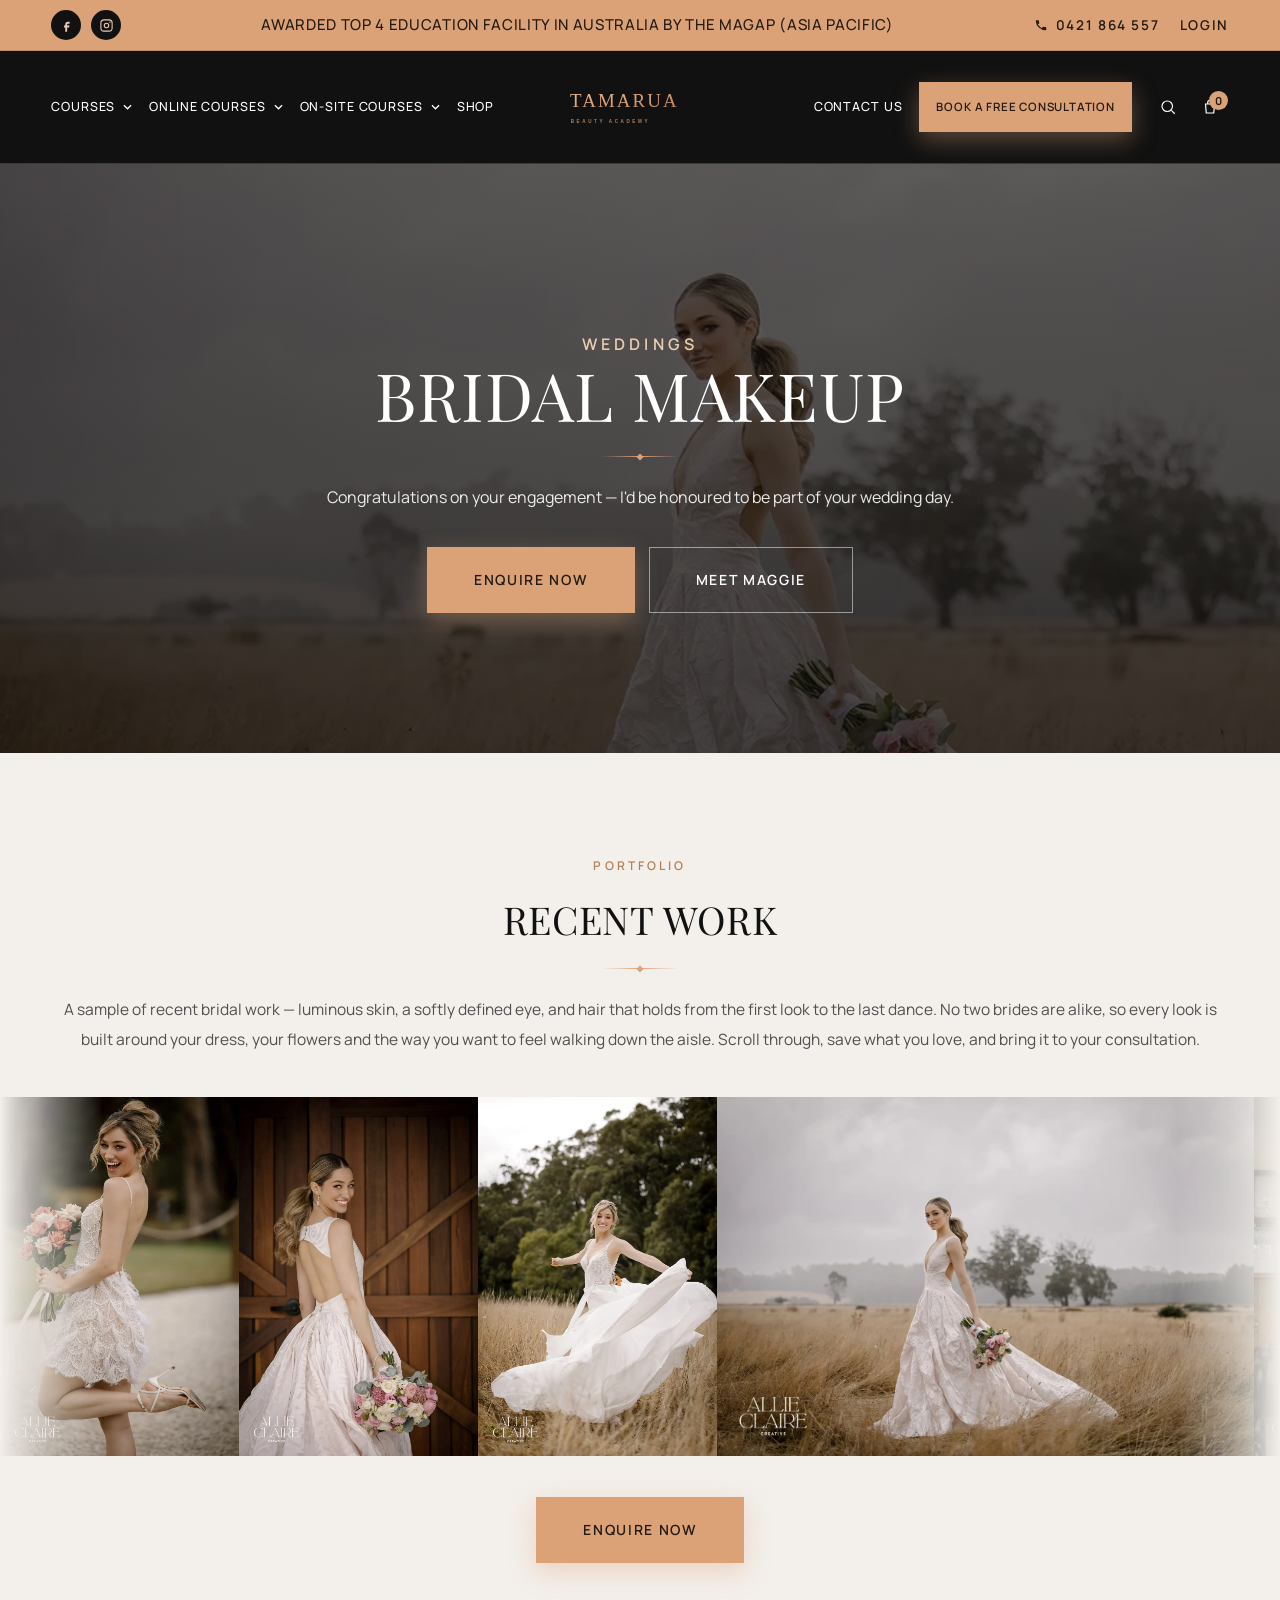
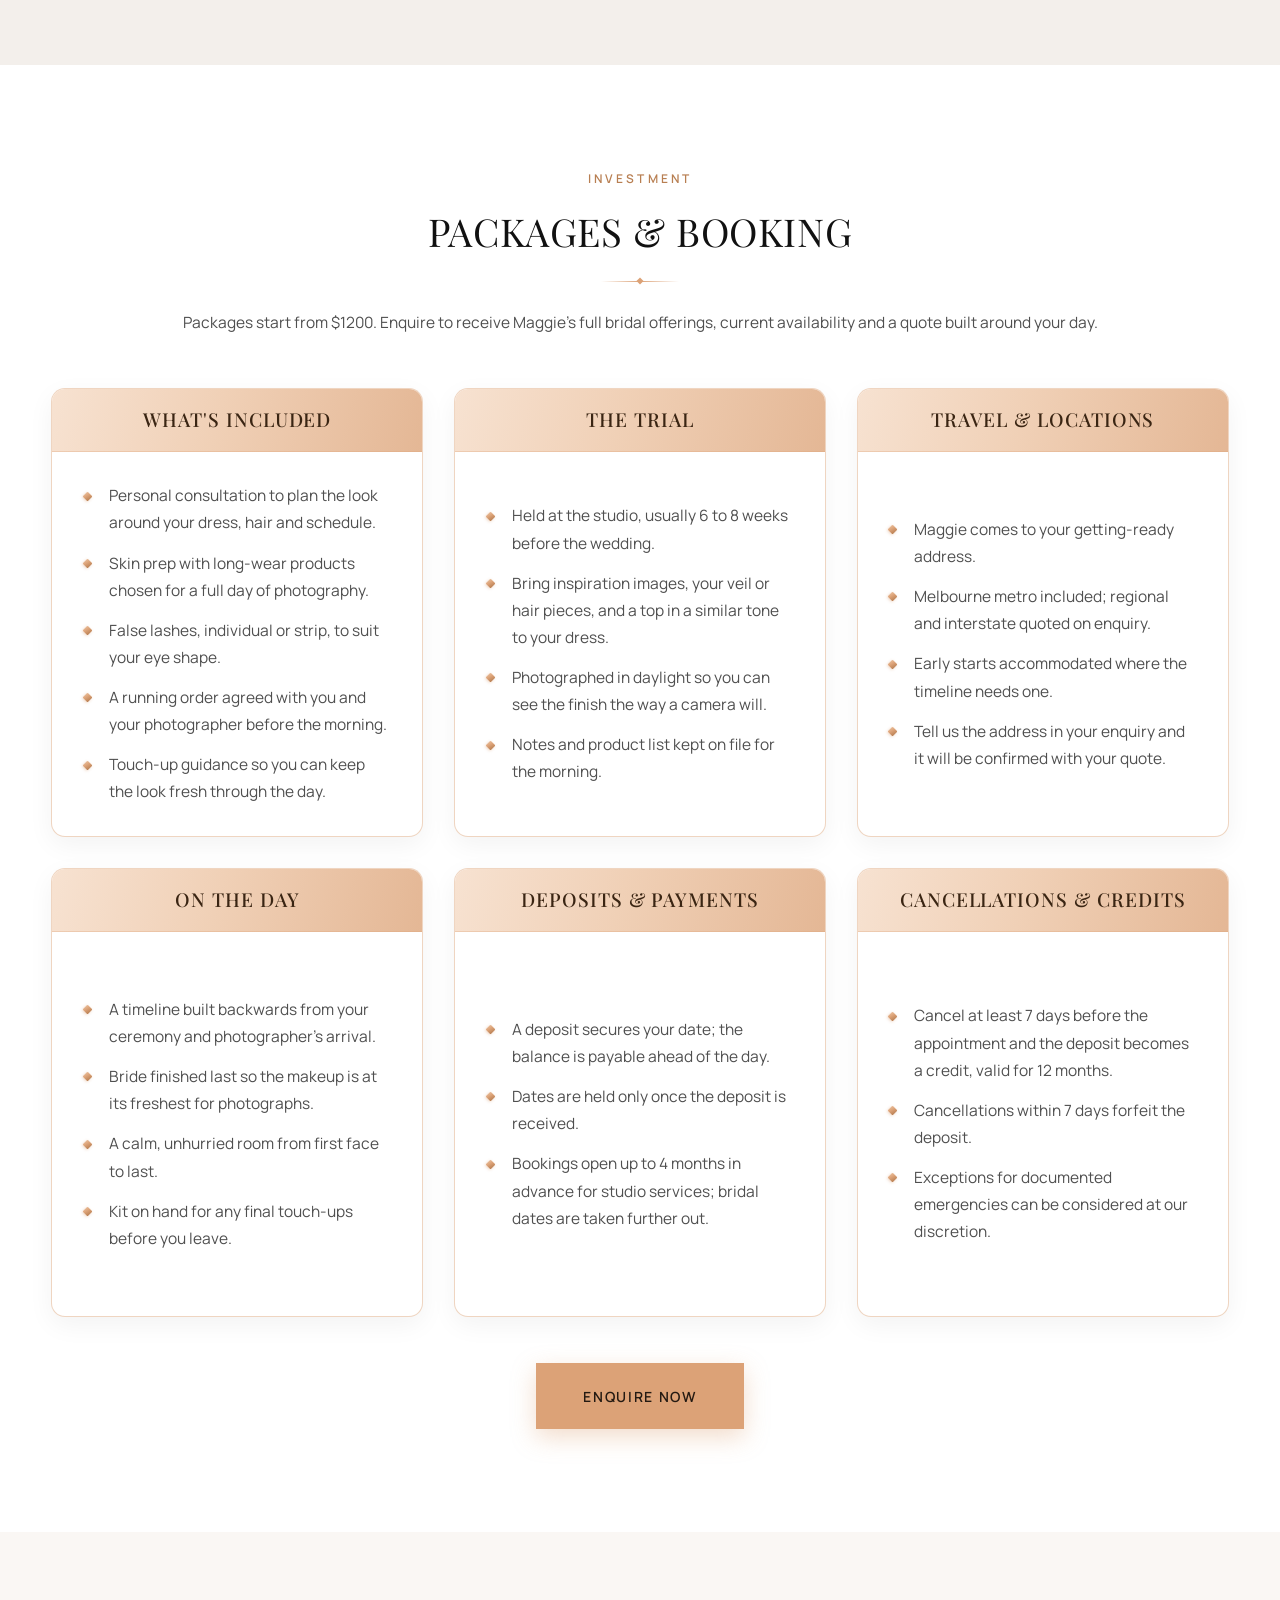
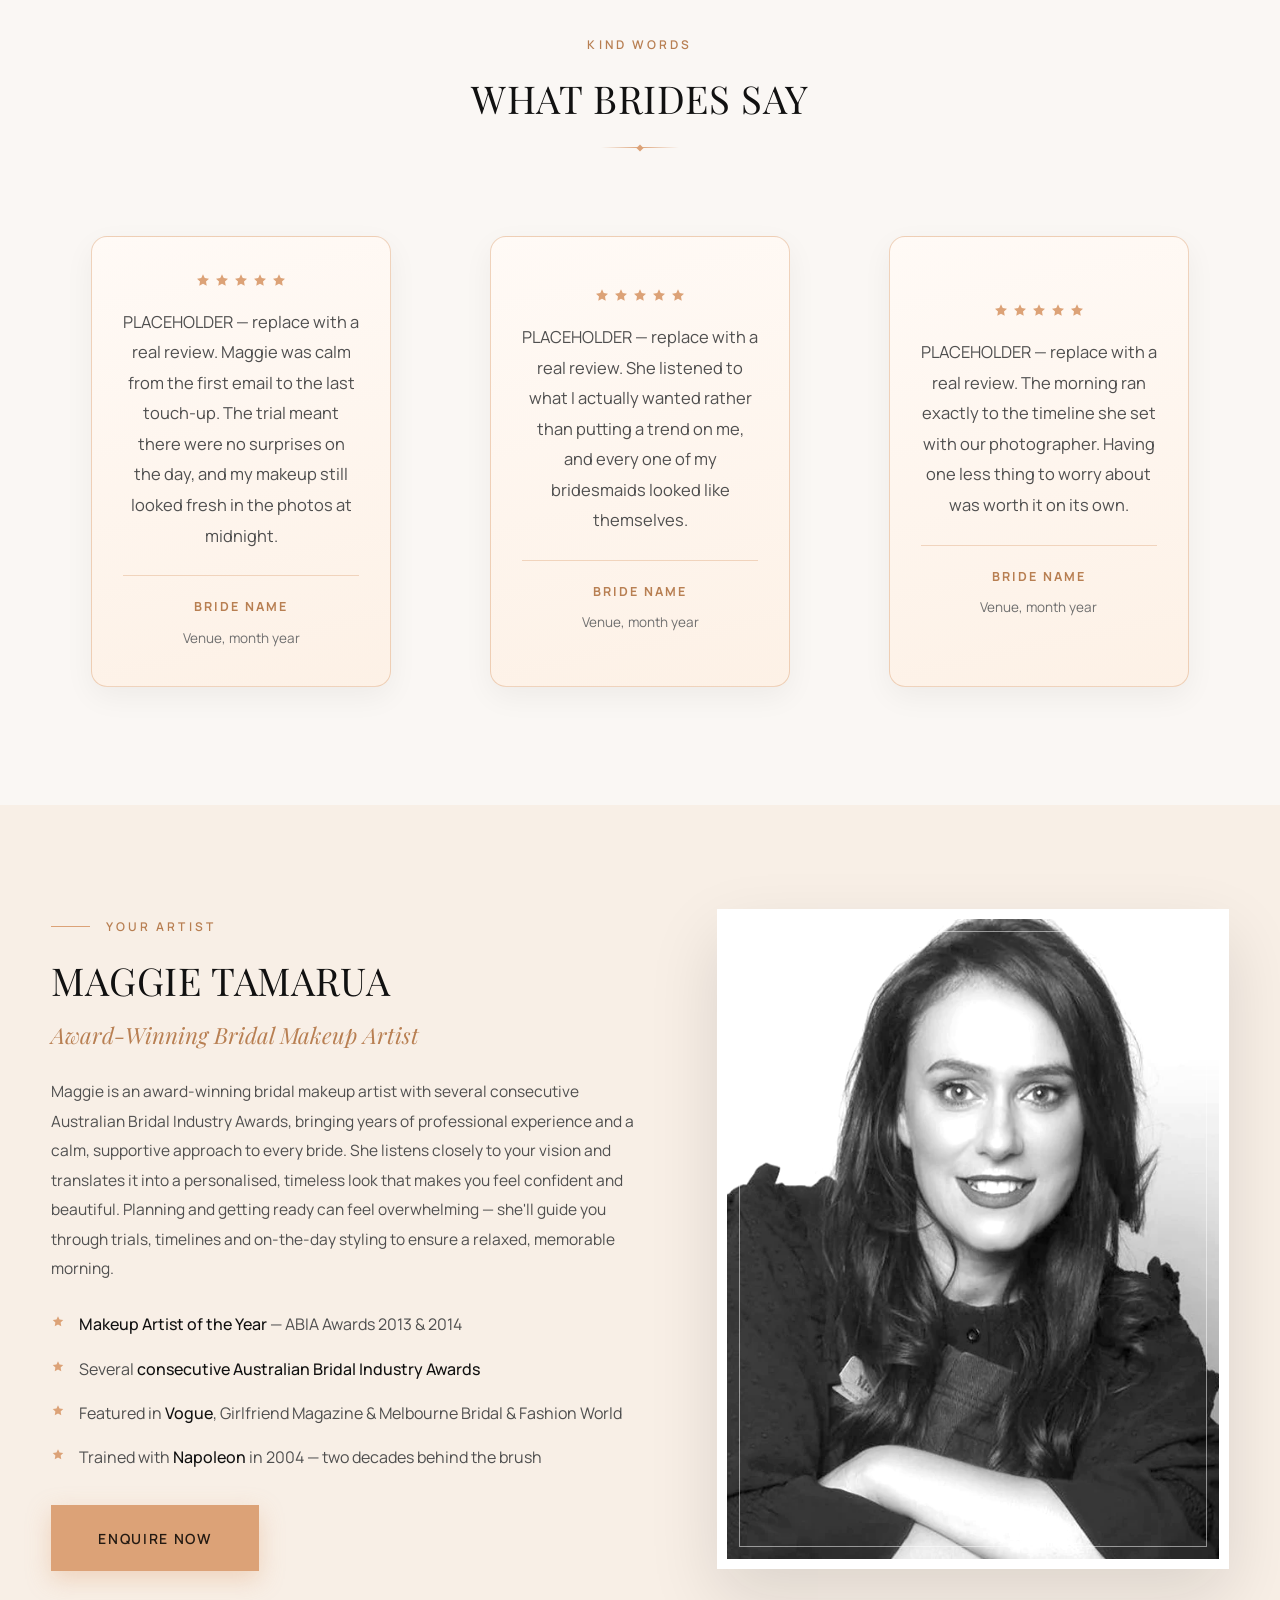
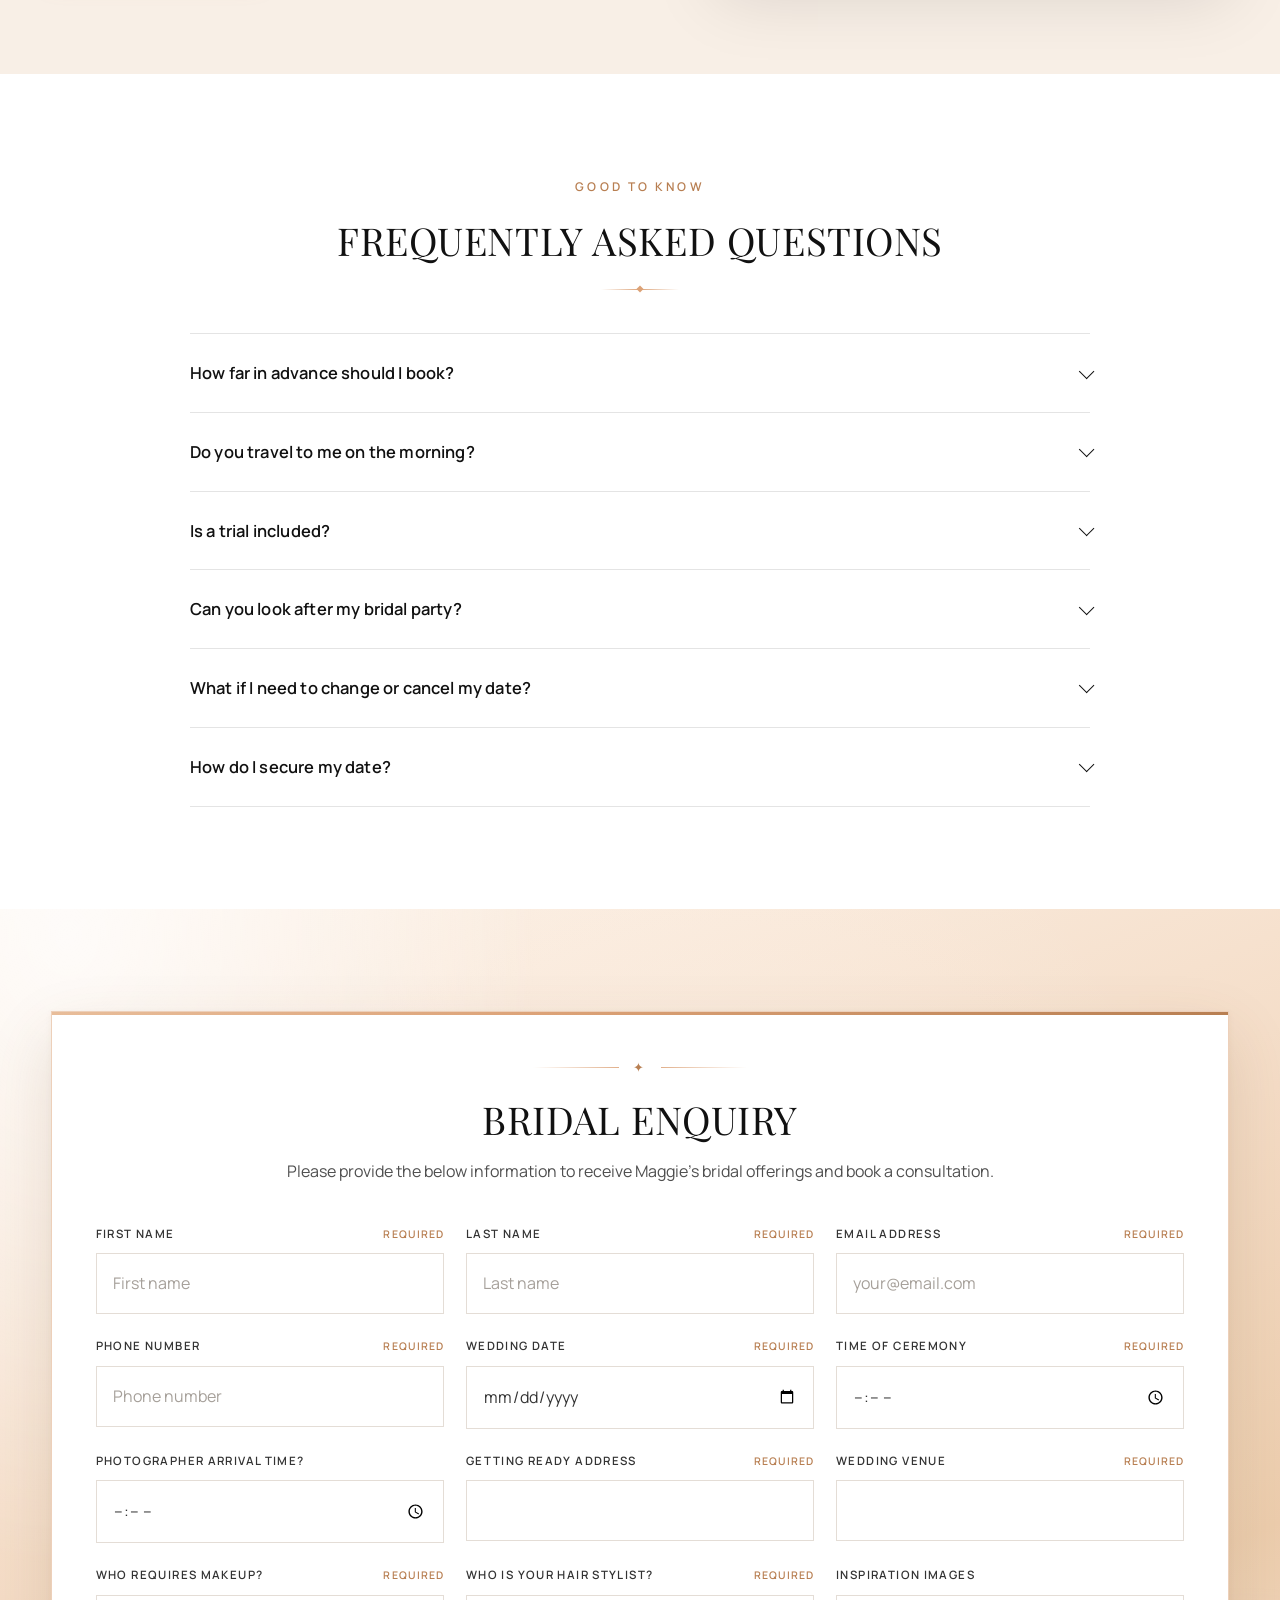
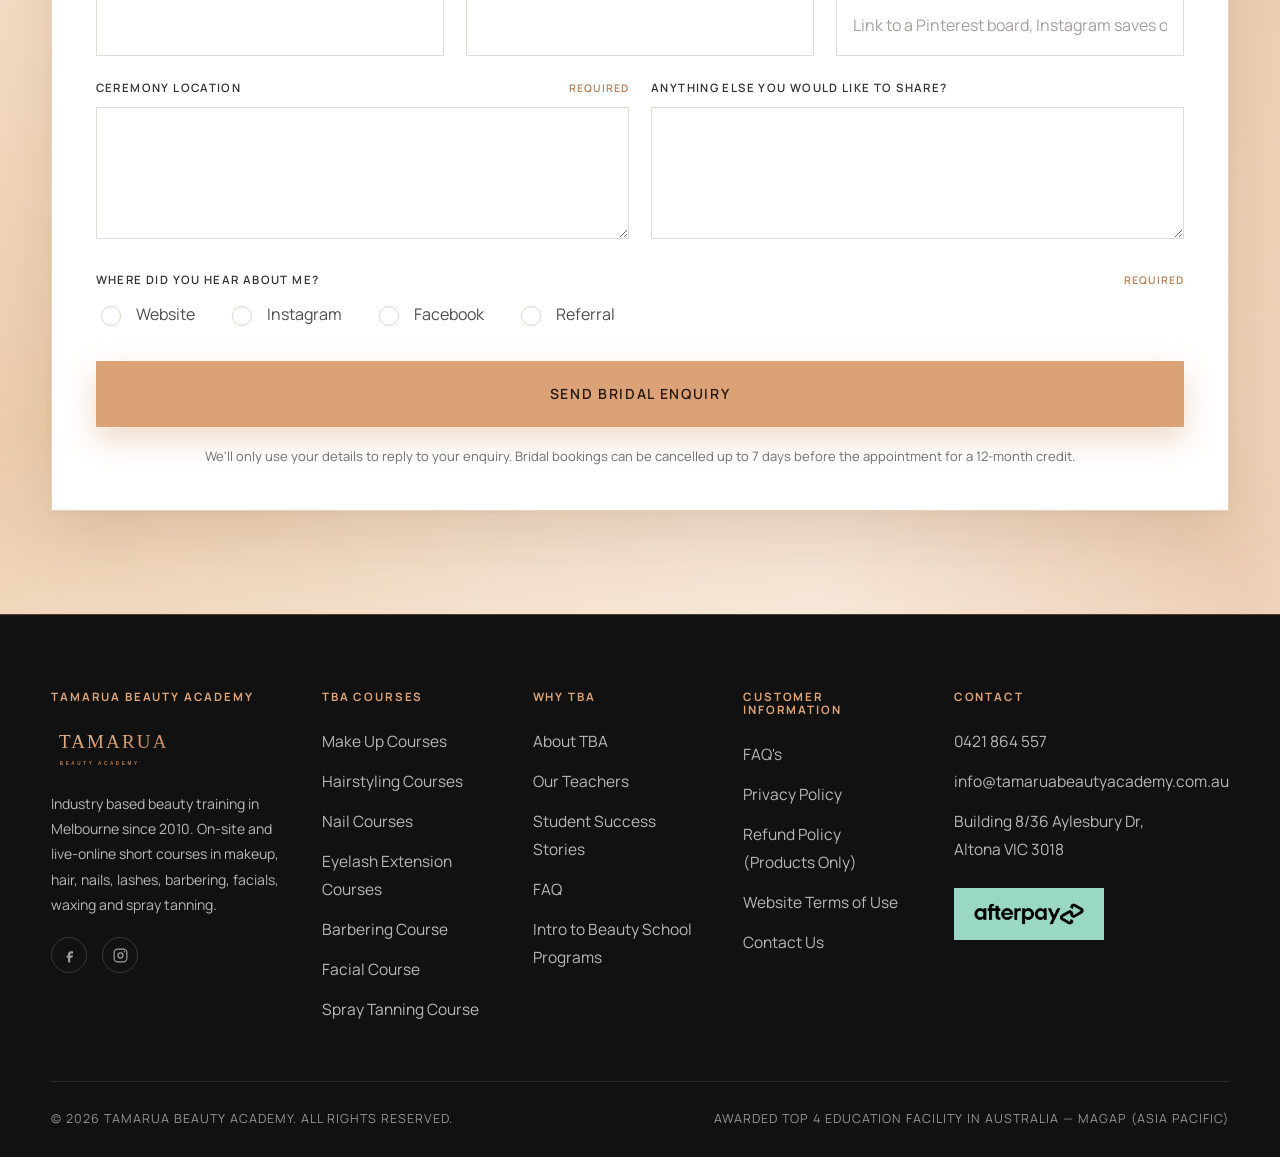
==== commit a9f3b048: "Level the package cards and lighten their header band Cards match heights across the row again; the " ====
--- a/bridal.html
+++ b/bridal.html
@@ -32,6 +32,7 @@
   --tba-gold-dp:#b87f52;
   --tba-gold-lt:#ecccb1;
   --tba-gold-sheen:linear-gradient(105deg,#e8bd9a 0%,#dca277 42%,#b87f52 100%);
+  --tba-gold-sheen-lt:linear-gradient(105deg,#f7e2d1 0%,#f0d0b6 45%,#e4b795 100%);
 
   --tba-black:#111111;
   --tba-ink:#333333;
@@ -911,22 +912,23 @@
   transform:translateY(-5px);box-shadow:0 20px 46px rgba(17,17,17,.11);border-color:var(--tba-gold)}
 .tba-panel--card::before{display:none}
 .tba-panel--card h3{
-  margin:0;padding:20px 22px;background:var(--tba-gold-sheen);color:#2c1d11;
+  margin:0;padding:20px 22px;background:var(--tba-gold-sheen-lt);color:#3a2513;
   font-family:var(--tba-serif);font-size:clamp(18px,1.5vw,23px);font-weight:500;
   letter-spacing:.05em;text-transform:uppercase;text-align:center;
-  text-shadow:0 1px 0 rgba(255,255,255,.25)}
+  border-bottom:1px solid rgba(220,162,119,.35)}
 .tba-panel--card ul{
-  margin:0;padding:clamp(24px,2.4vw,32px);gap:13px;align-content:start}
+  margin:0;padding:clamp(24px,2.4vw,32px);gap:13px;flex:1;align-content:center}
 .tba-panel--card li{
   padding:0 0 0 26px;text-align:left;font-size:15.5px;line-height:1.75}
 /* a small gold diamond in place of the dash — left marker, hung off the text */
 .tba-panel--card li::before{
   left:1px;top:.66em;width:7px;height:7px;border-radius:1px;transform:rotate(45deg);
   background:var(--tba-gold-sheen);box-shadow:0 1px 3px rgba(220,162,119,.45)}
-.tba-panel--card p{text-align:left;padding:clamp(24px,2.4vw,32px);margin:0}
-/* cards sit on their own content height, so a short list leaves no white gap
-   below it; only the header band still lines up across the row. */
-.tba-panels:has(.tba-panel--card){grid-auto-rows:auto;align-items:start}
+/* cards match heights across the row; the body is centred in the space it is
+   given, so a short one leaves even margins rather than a hole underneath. */
+.tba-panel--card p{
+  text-align:left;padding:clamp(24px,2.4vw,32px);margin:0;
+  display:flex;align-items:center;flex:1}
 
 .tba-panel--note{background:transparent;border-style:dashed;grid-column:1/-1}
 
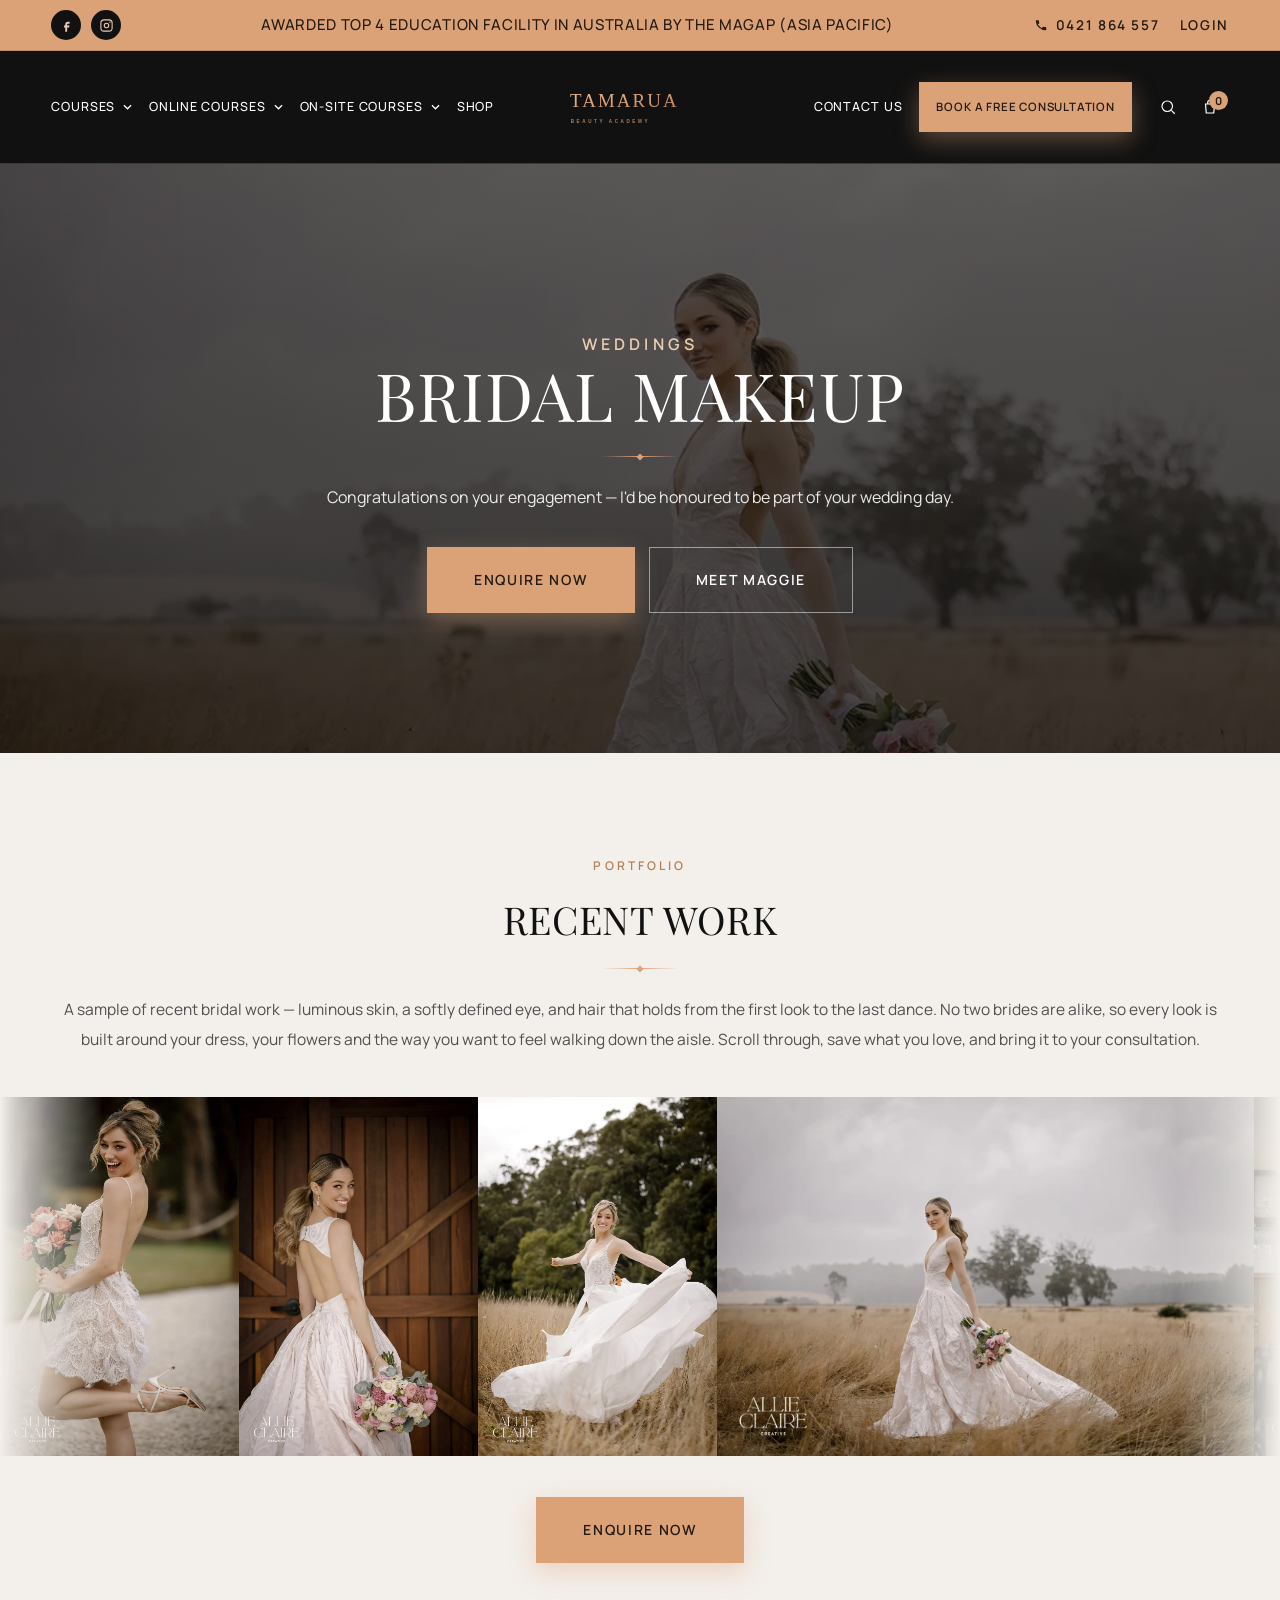
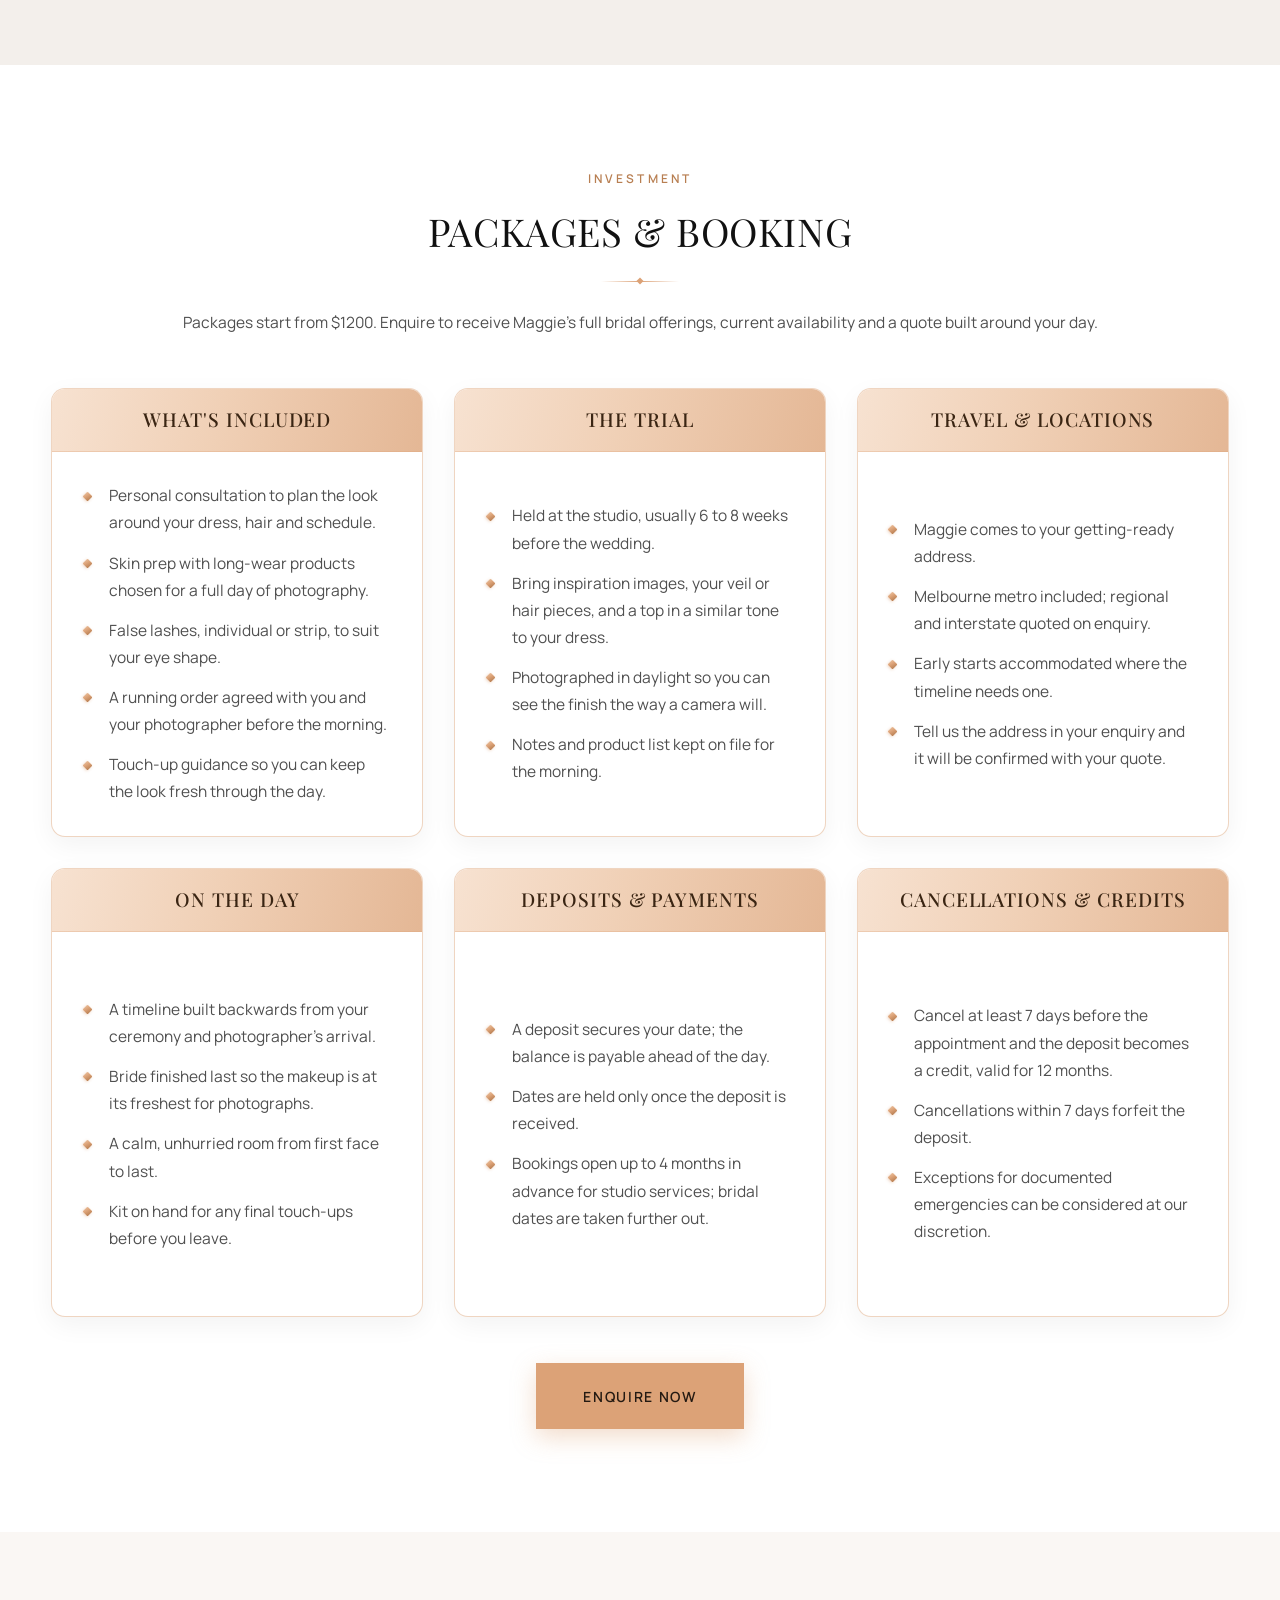
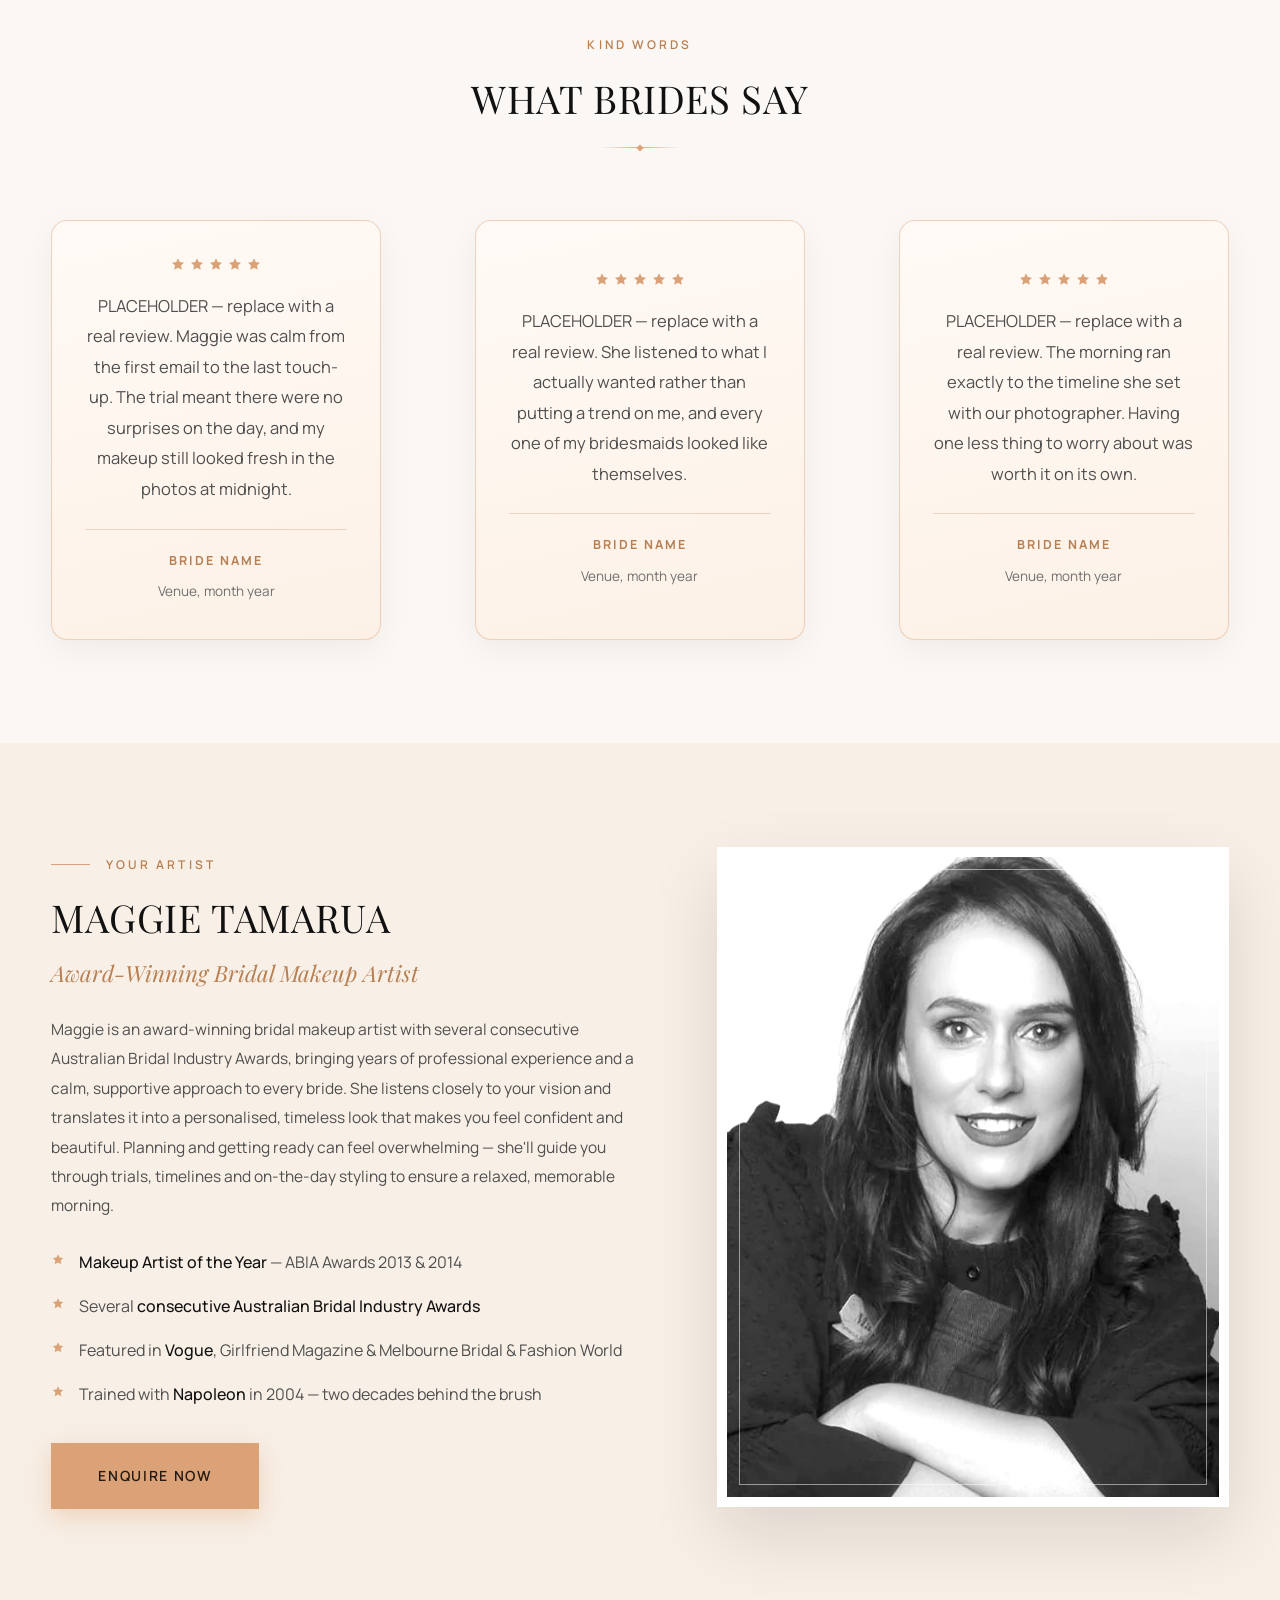
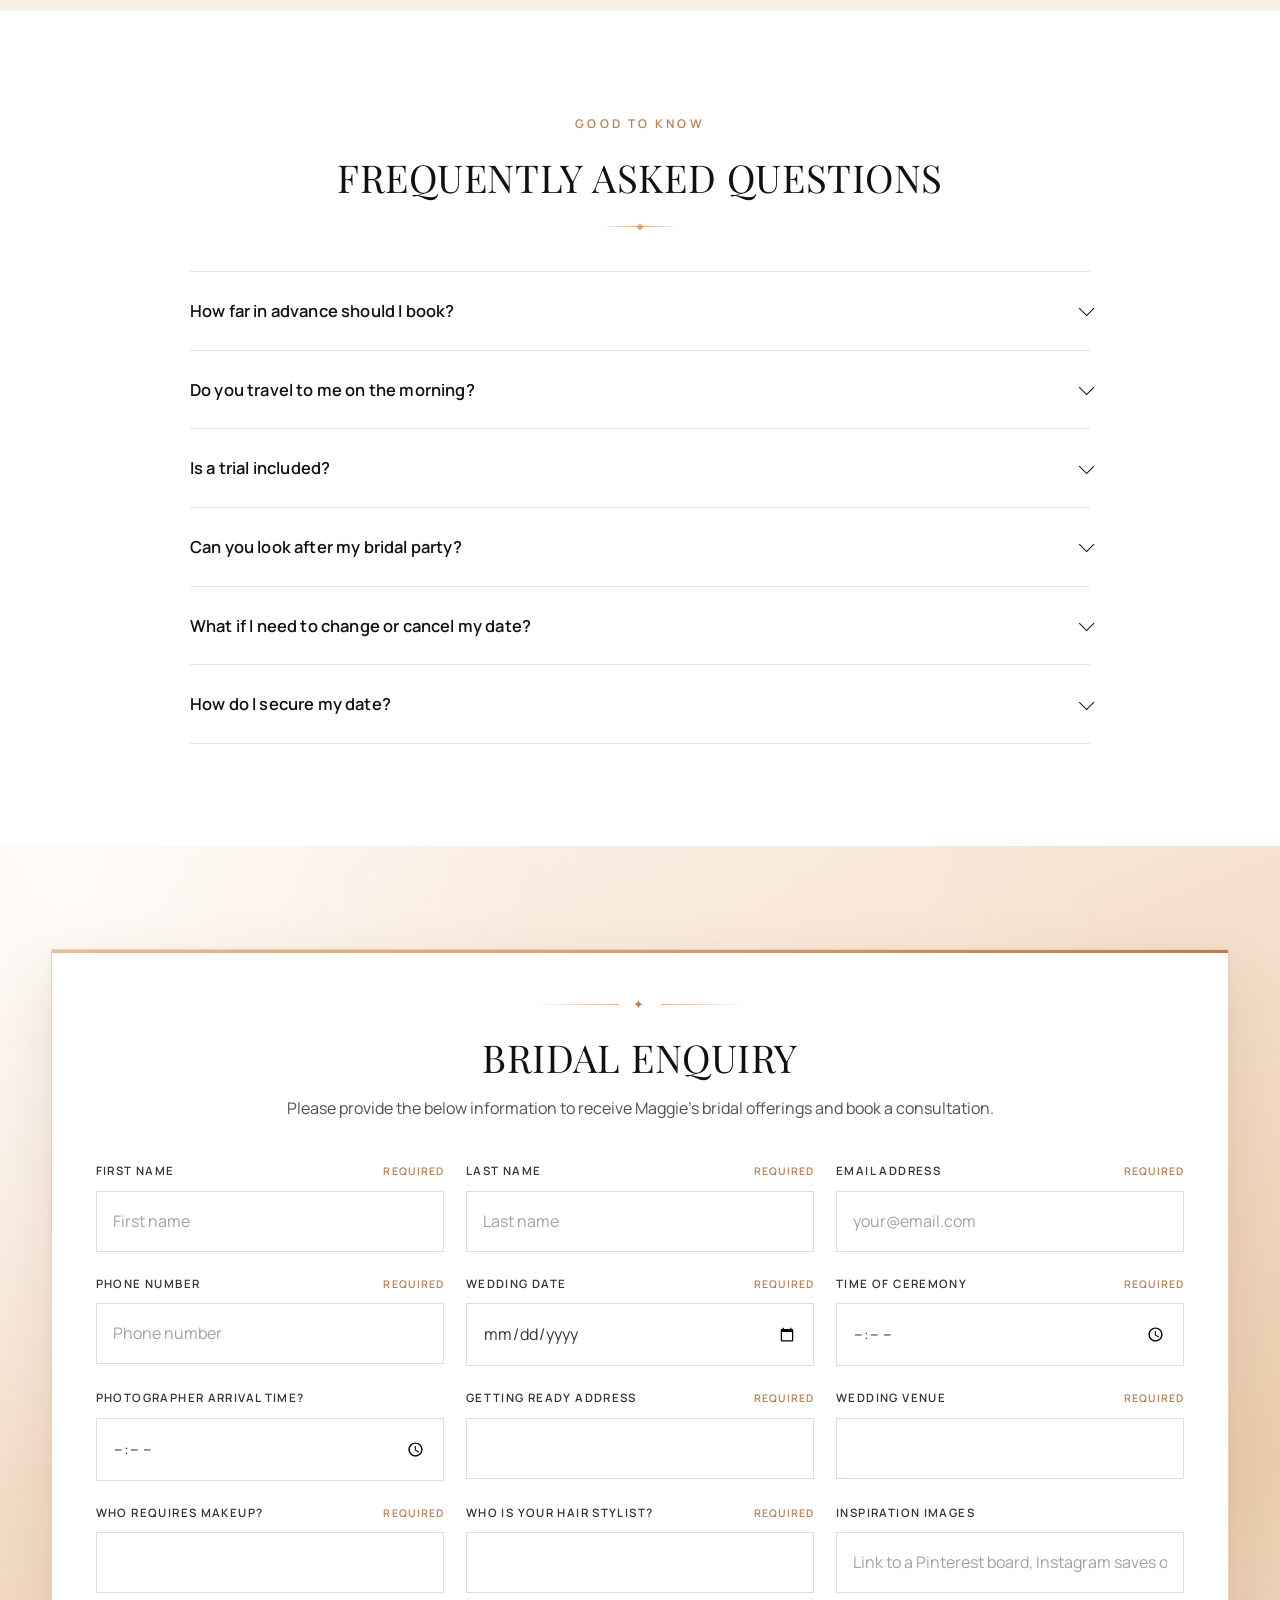
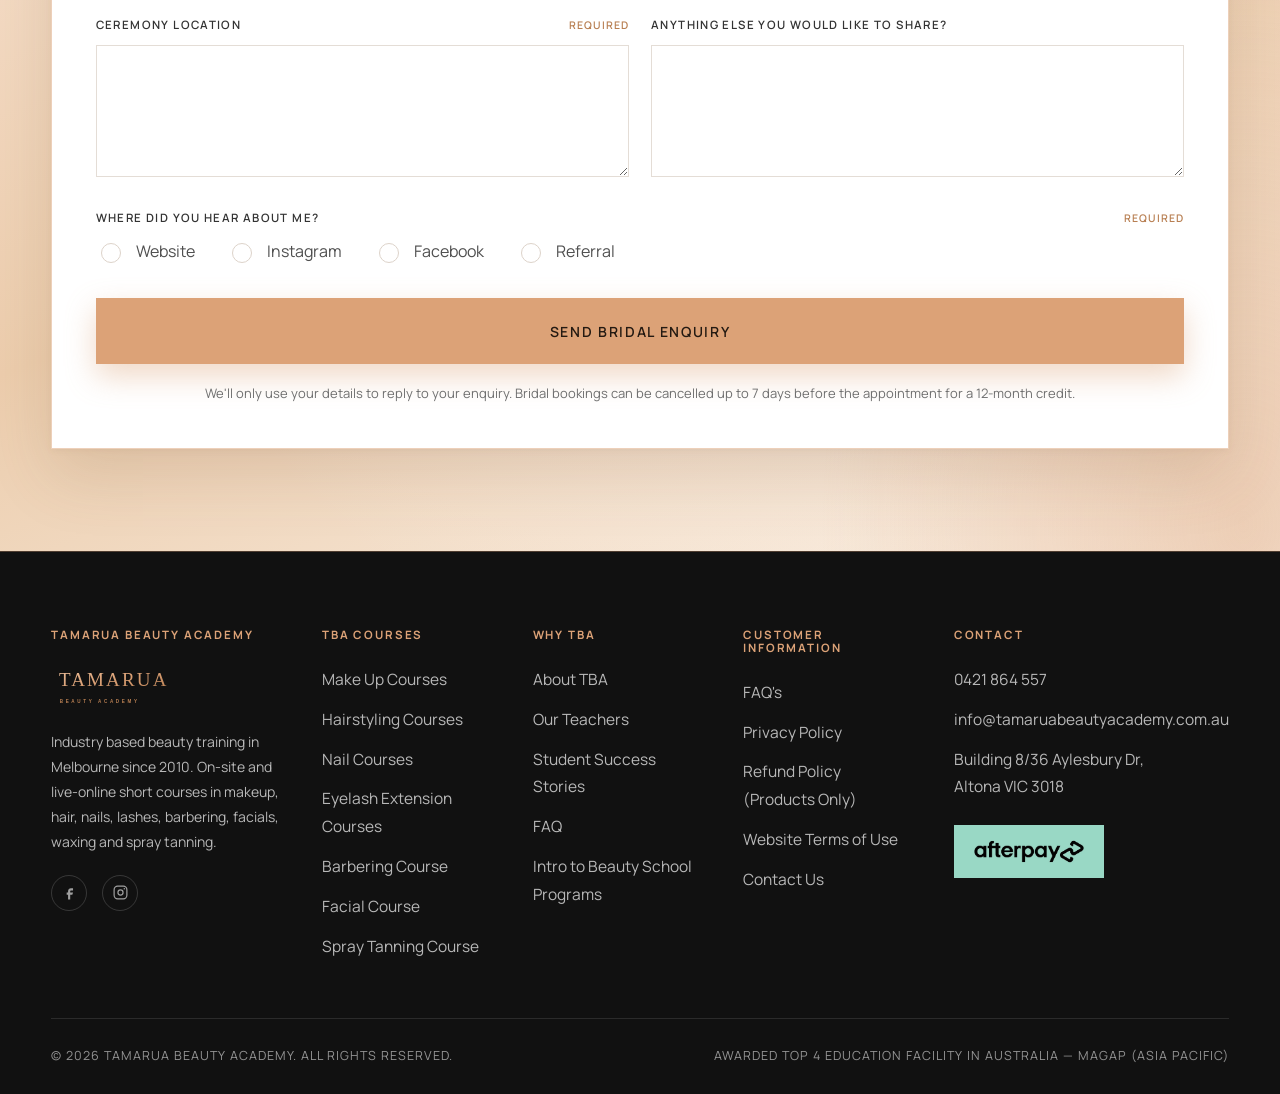
==== commit c6abb34b: "Make the review gutters explicit instead of leaning on a UA margin The quote cards are <figure> elem" ====
--- a/bridal.html
+++ b/bridal.html
@@ -694,11 +694,18 @@
    Equal-height cards with the content centred, so the slack from uneven review
    lengths splits above and below instead of pooling into one hole above the
    caption. Blush ground, gold hairline, no badge. */
+/* Wide gutters between the cards so each review reads as its own object. The
+   column gap is a percentage of the row so it tracks the page width; the row
+   gap has to be set separately, as a percentage there would resolve to zero
+   against the stacked layout's indefinite height. */
 .tba-quotes{display:grid;grid-template-columns:repeat(3,1fr);grid-auto-rows:1fr;
-  gap:clamp(14px,1.5vw,24px);padding-top:26px}
+  column-gap:clamp(18px,8%,130px);row-gap:clamp(20px,2.4vw,34px);padding-top:26px}
 .tba-quote{
+  /* a <figure> carries a 40px UA side margin; zeroing it keeps the gutters
+     identical whether or not the host theme resets figure margins. */
+  margin:0;
   display:flex;flex-direction:column;justify-content:center;position:relative;
-  padding:clamp(32px,2.8vw,44px) clamp(26px,2.4vw,38px);
+  padding:clamp(32px,2.8vw,44px) clamp(26px,2.6vw,42px);
   border-radius:16px;
   background:linear-gradient(168deg,#fffaf6 0%,#fdf1e6 100%);
   border:1px solid rgba(220,162,119,.45);
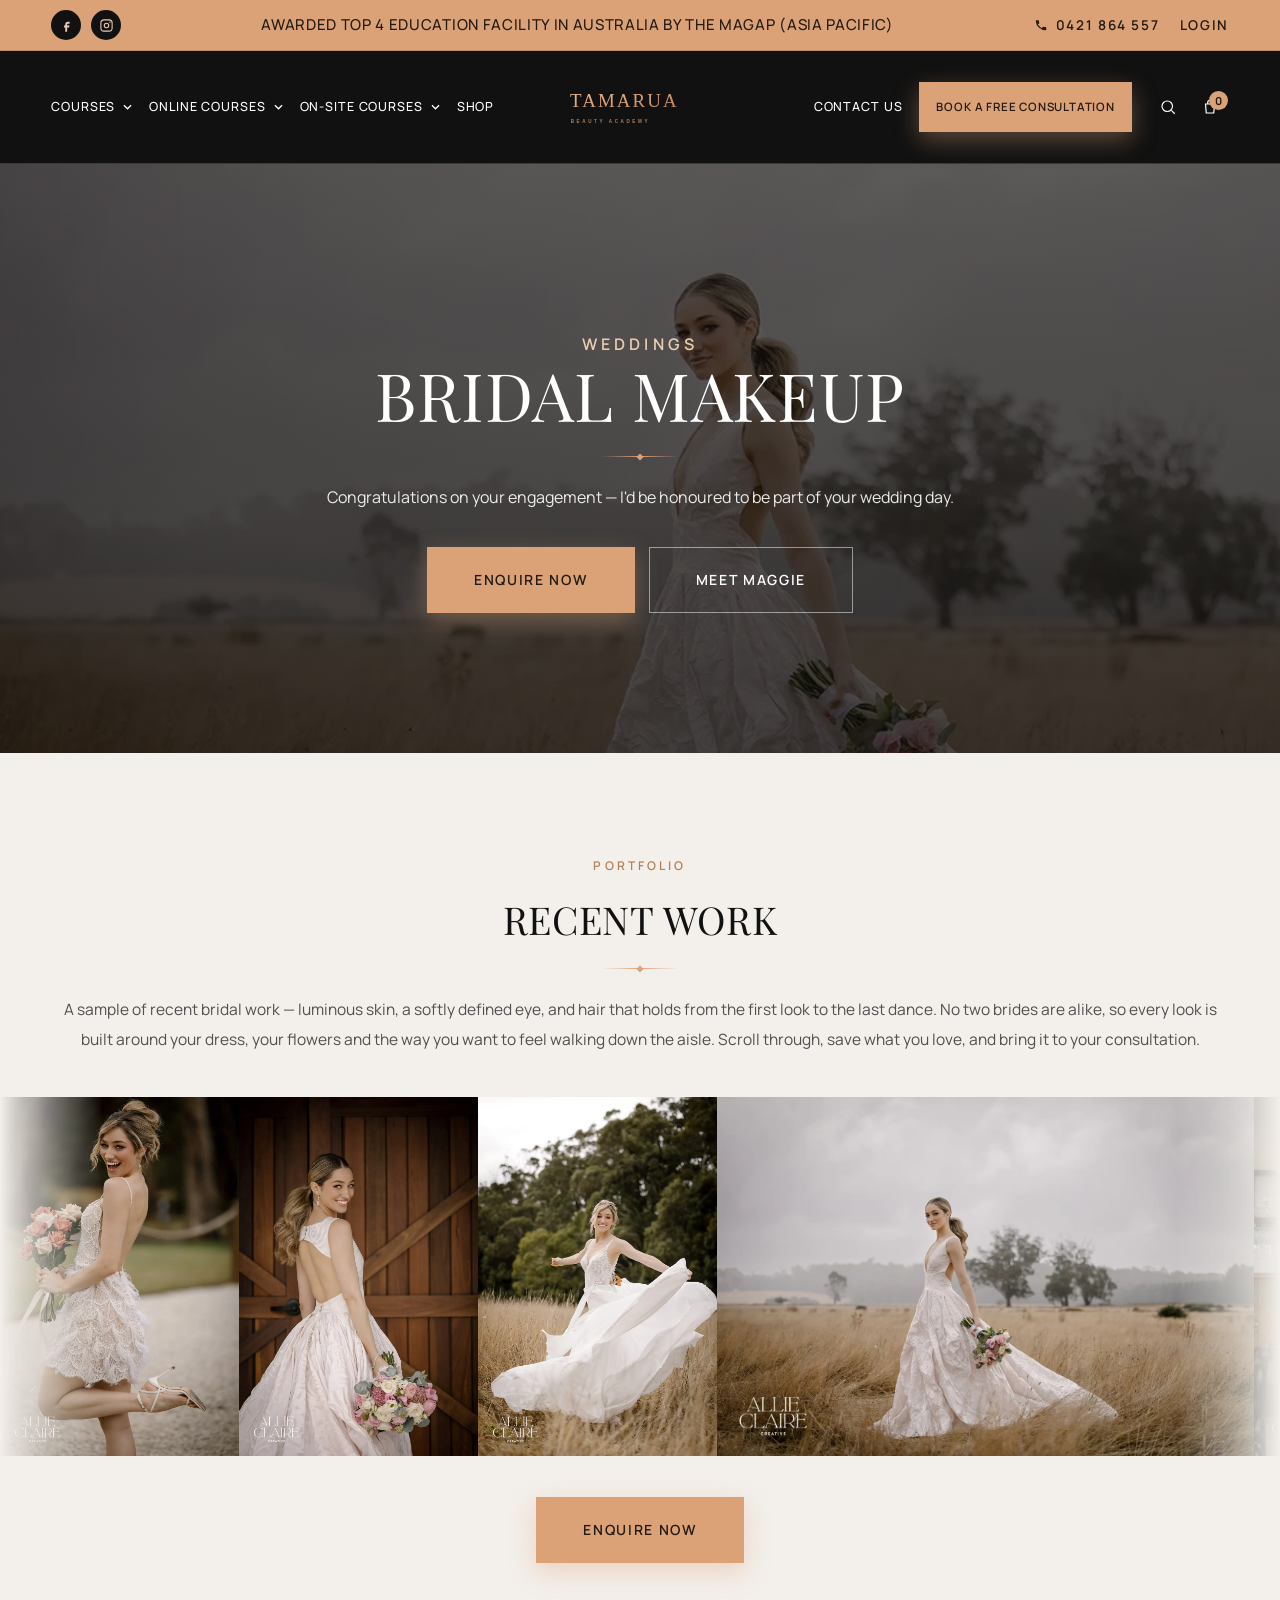
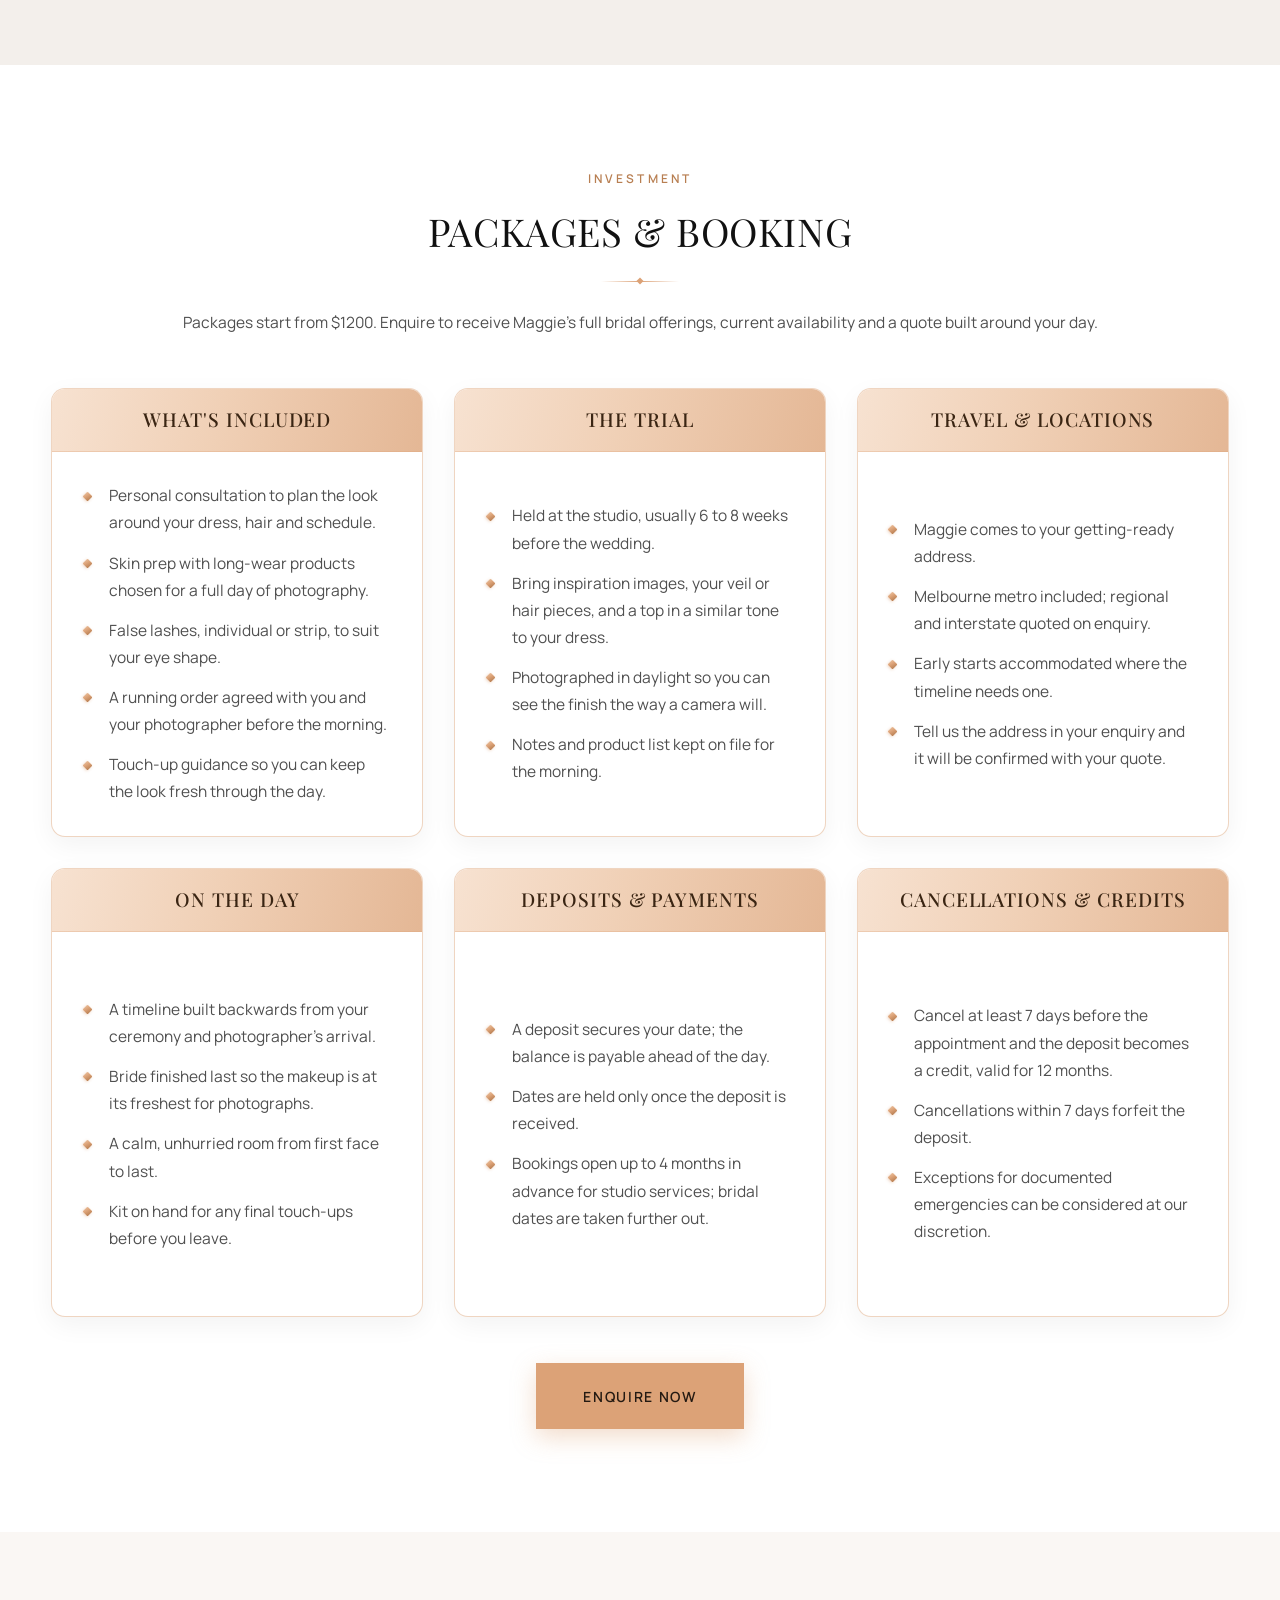
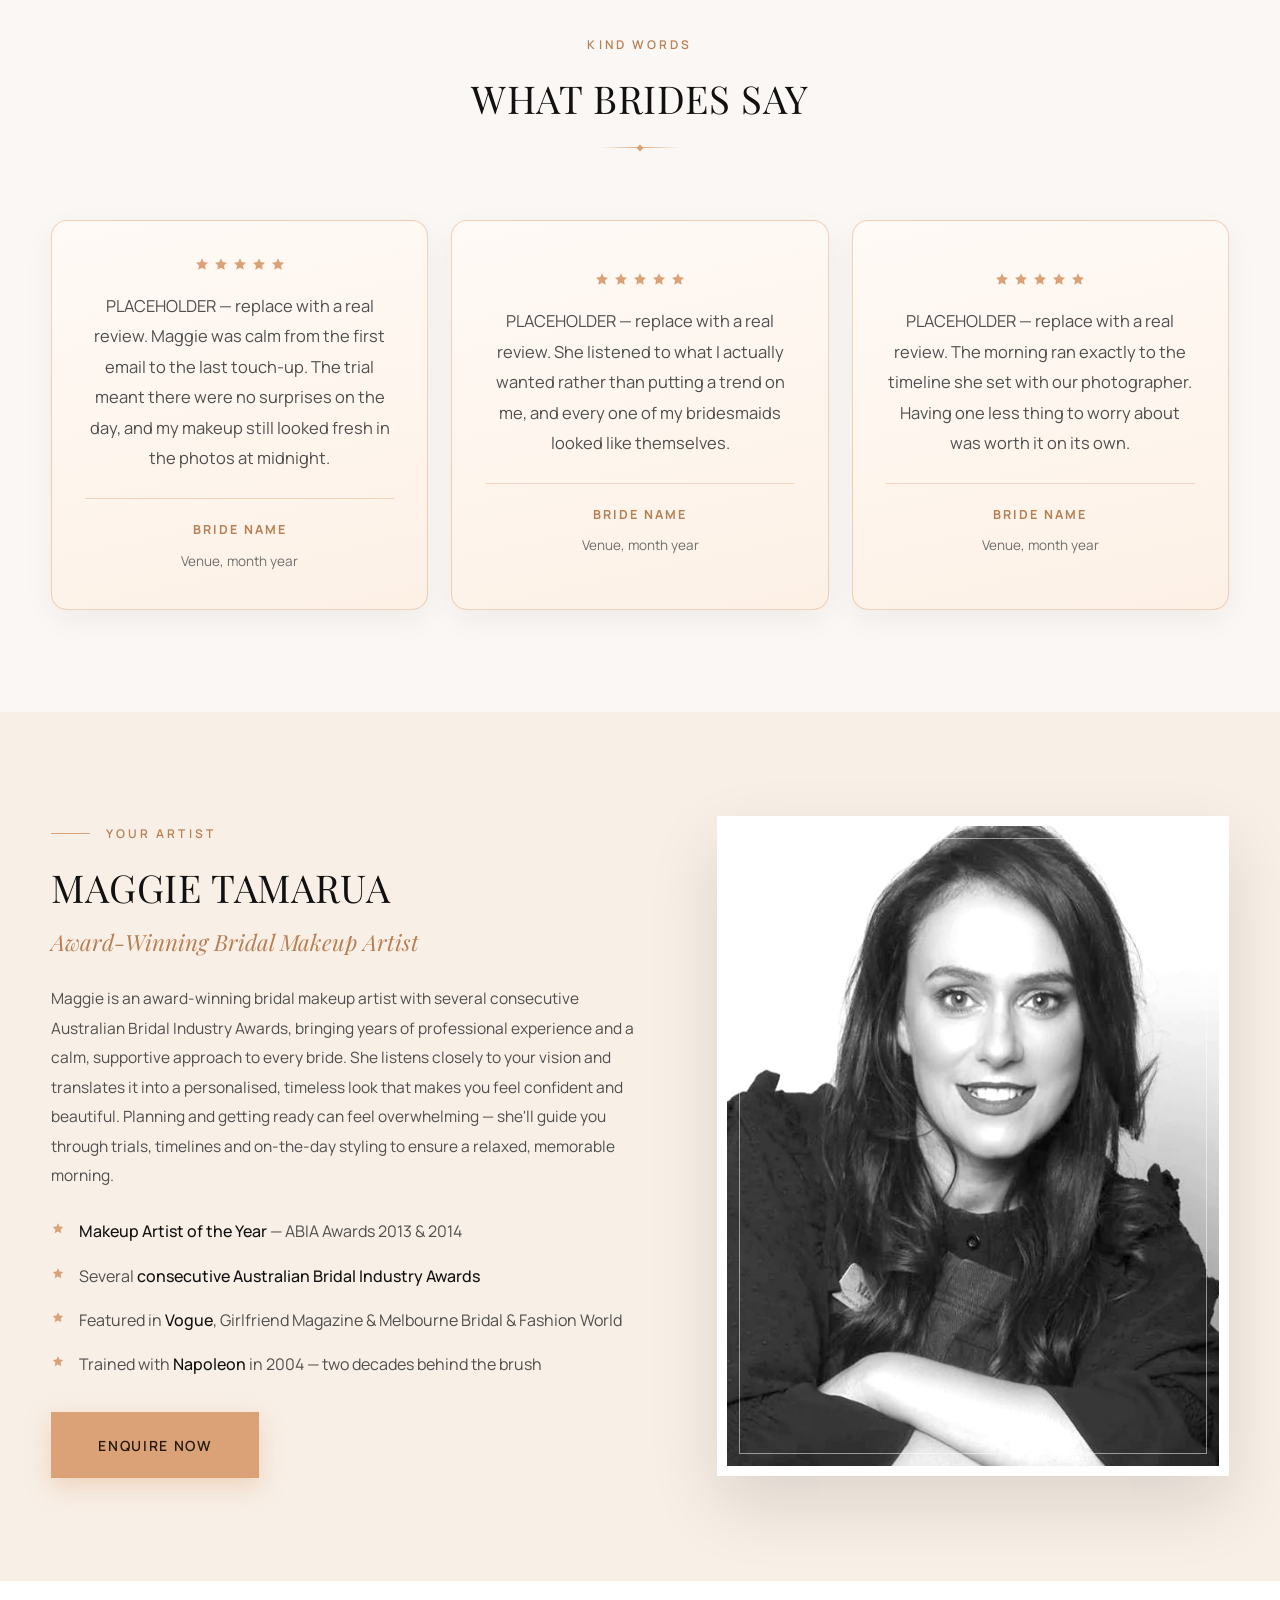
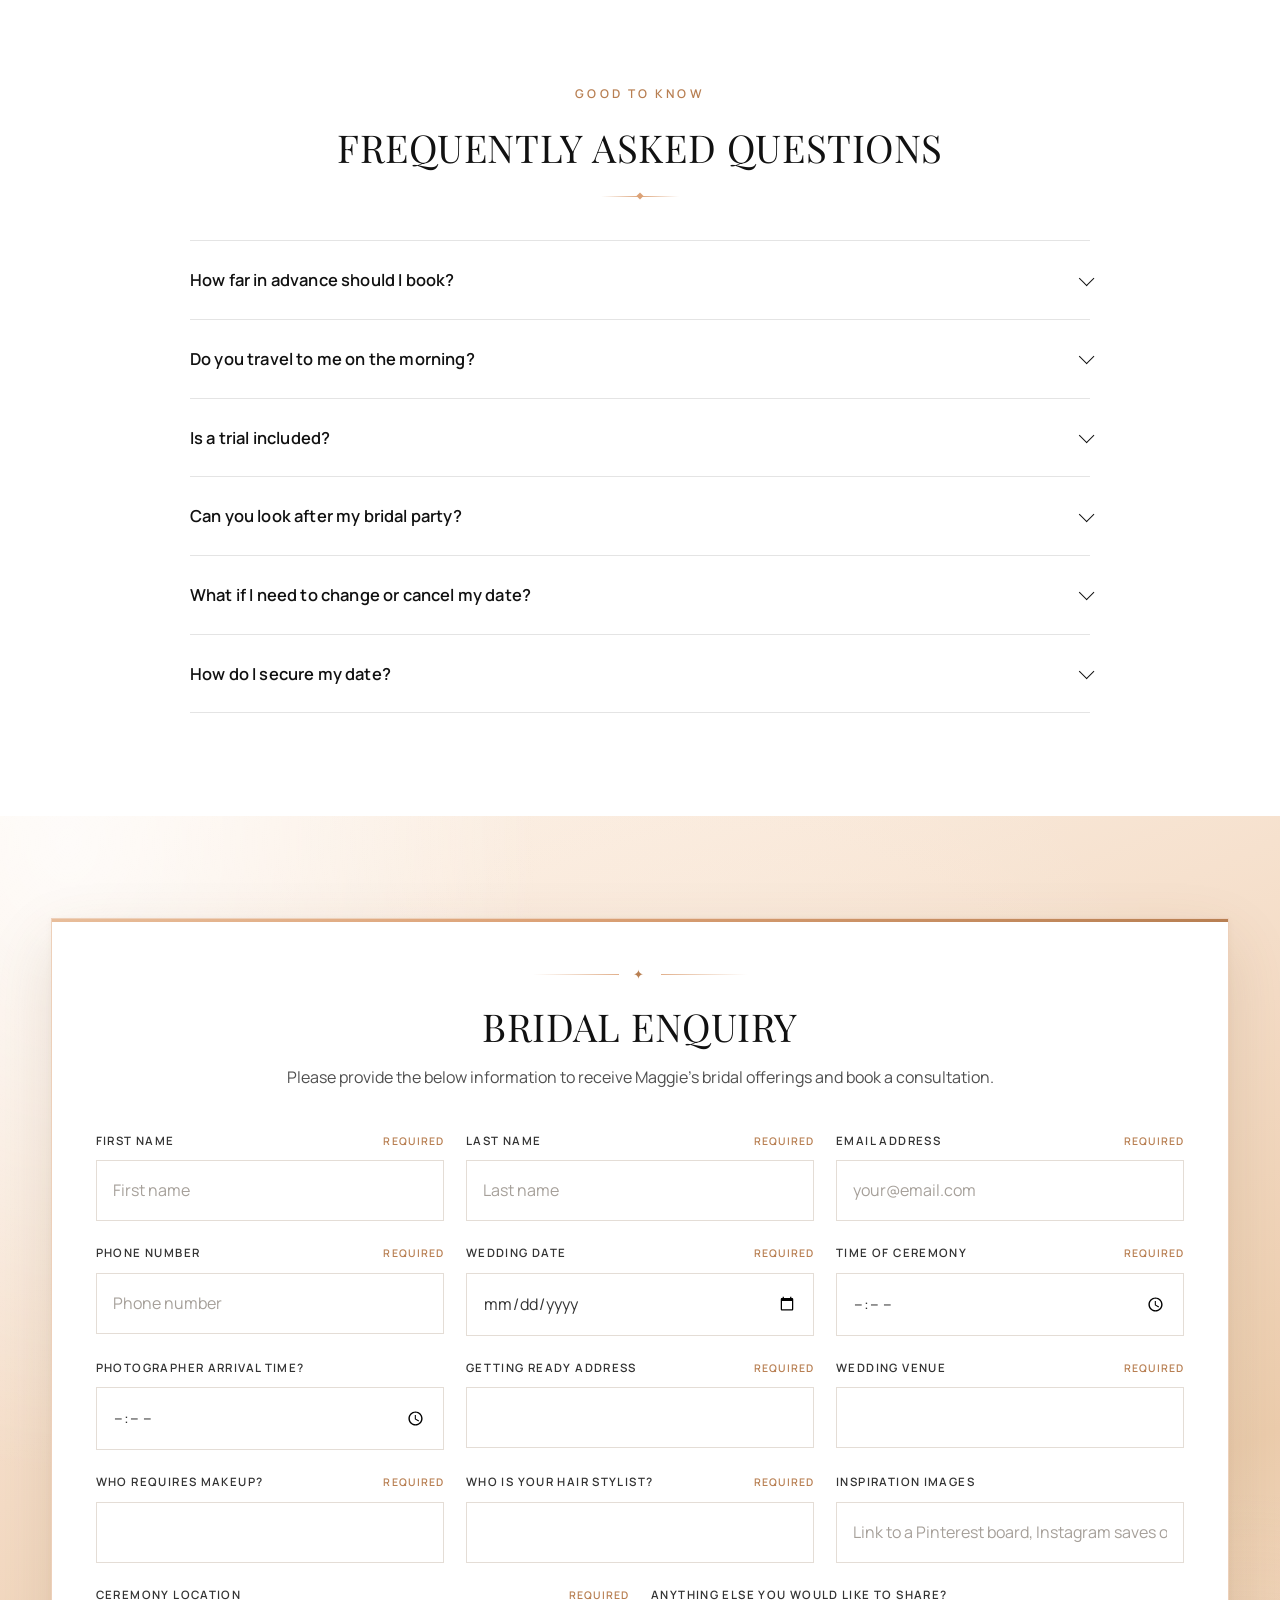
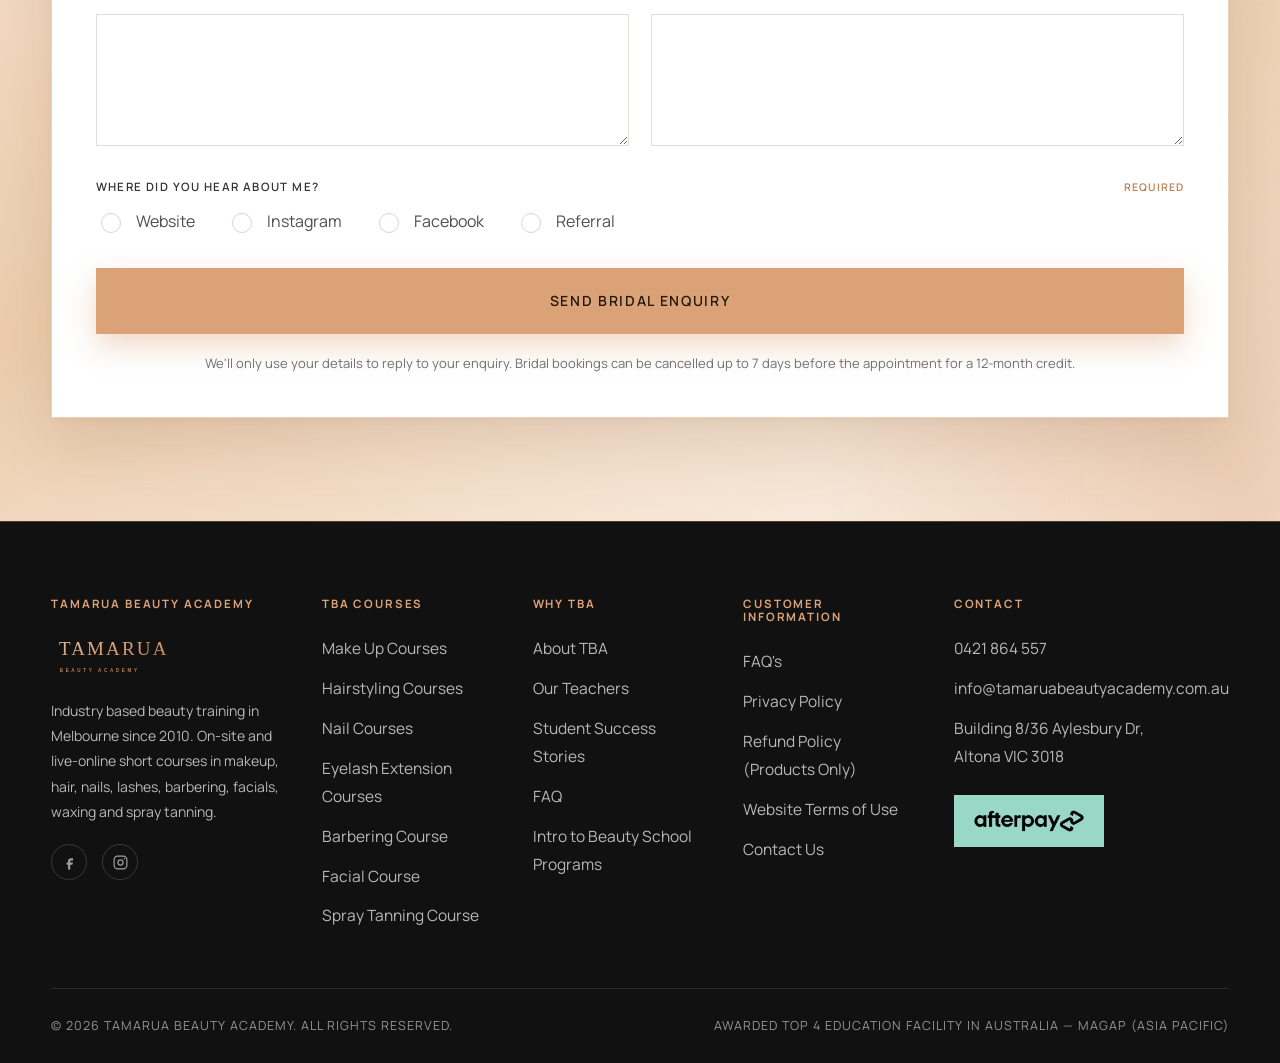
==== commit 649fd493: "Tighten the gutters between the review cards 28px at desktop, down from the ~105px the previous perc" ====
--- a/bridal.html
+++ b/bridal.html
@@ -694,12 +694,11 @@
    Equal-height cards with the content centred, so the slack from uneven review
    lengths splits above and below instead of pooling into one hole above the
    caption. Blush ground, gold hairline, no badge. */
-/* Wide gutters between the cards so each review reads as its own object. The
-   column gap is a percentage of the row so it tracks the page width; the row
-   gap has to be set separately, as a percentage there would resolve to zero
-   against the stacked layout's indefinite height. */
+/* A tight, even gutter between the cards. It is set here rather than left to
+   the <figure> margin (zeroed below), which a host theme's reset would
+   otherwise change out from under the layout. */
 .tba-quotes{display:grid;grid-template-columns:repeat(3,1fr);grid-auto-rows:1fr;
-  column-gap:clamp(18px,8%,130px);row-gap:clamp(20px,2.4vw,34px);padding-top:26px}
+  gap:clamp(16px,1.8vw,28px);padding-top:26px}
 .tba-quote{
   /* a <figure> carries a 40px UA side margin; zeroing it keeps the gutters
      identical whether or not the host theme resets figure margins. */
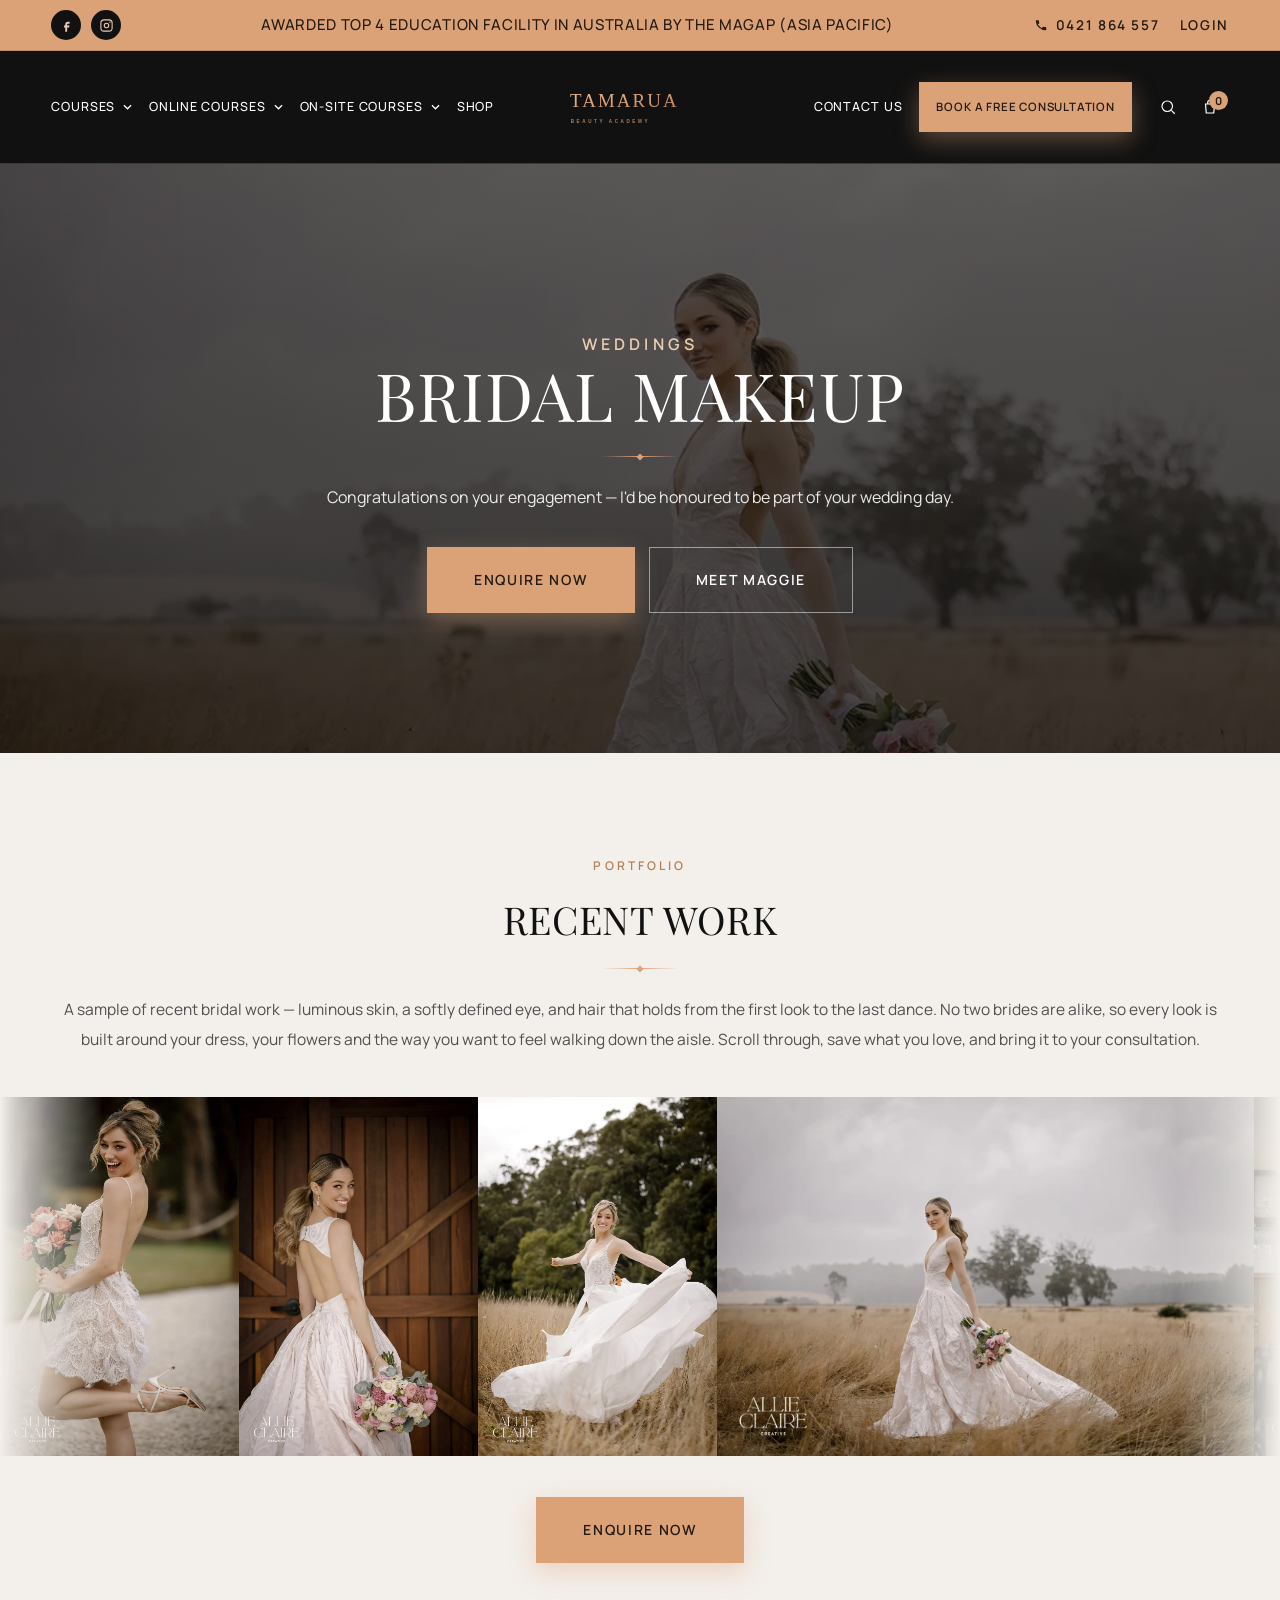
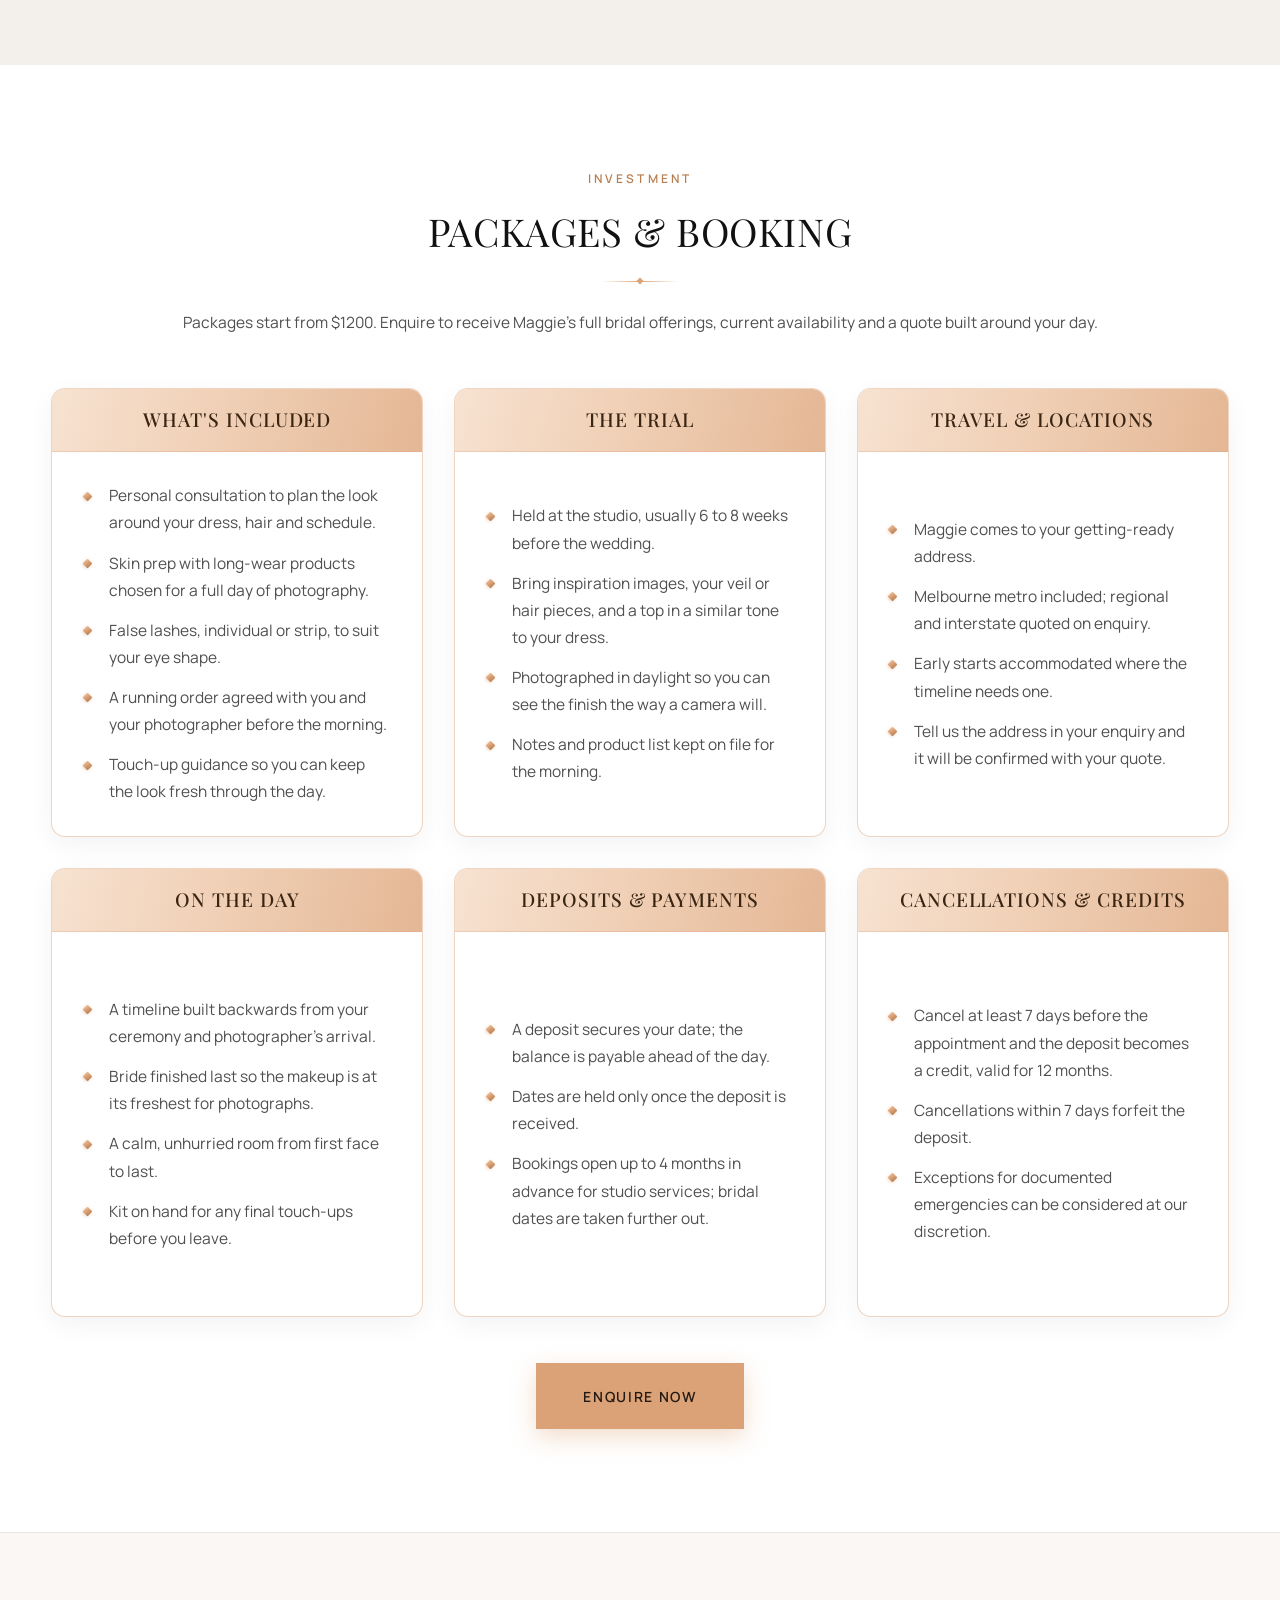
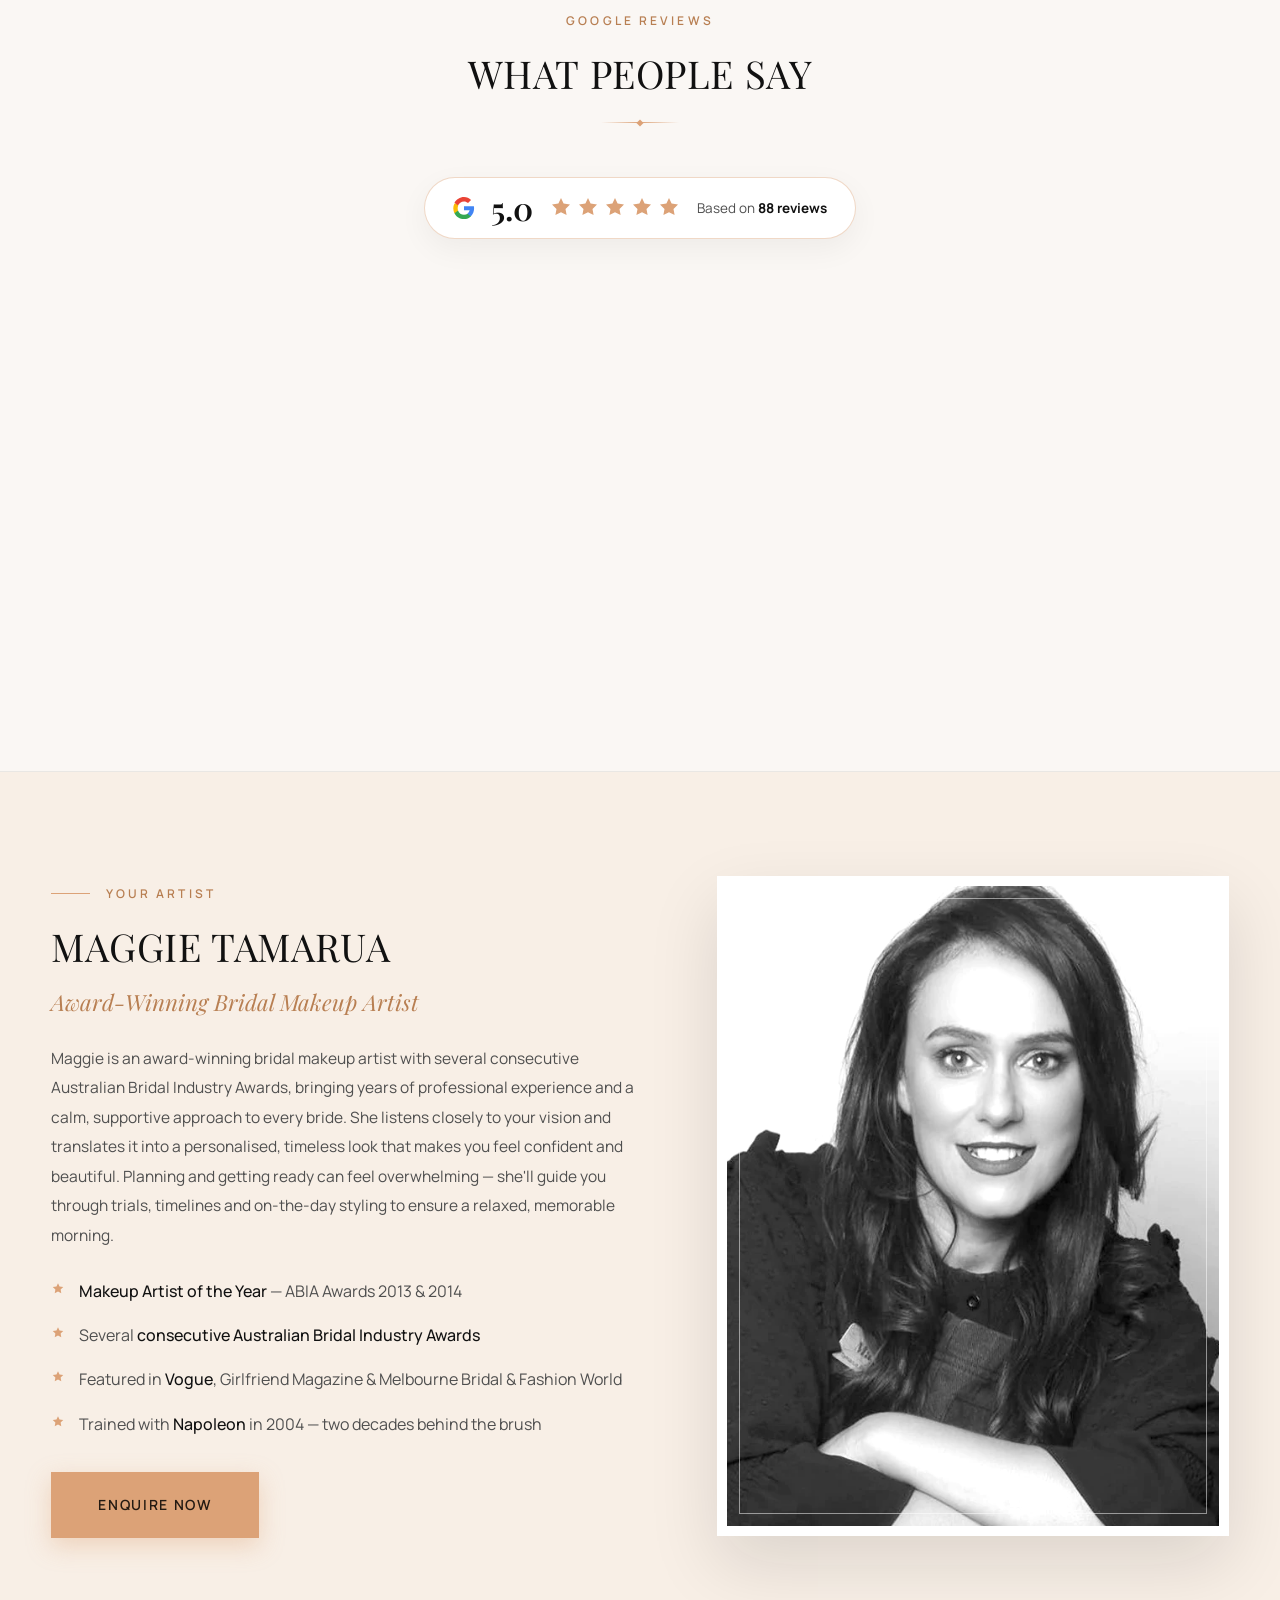
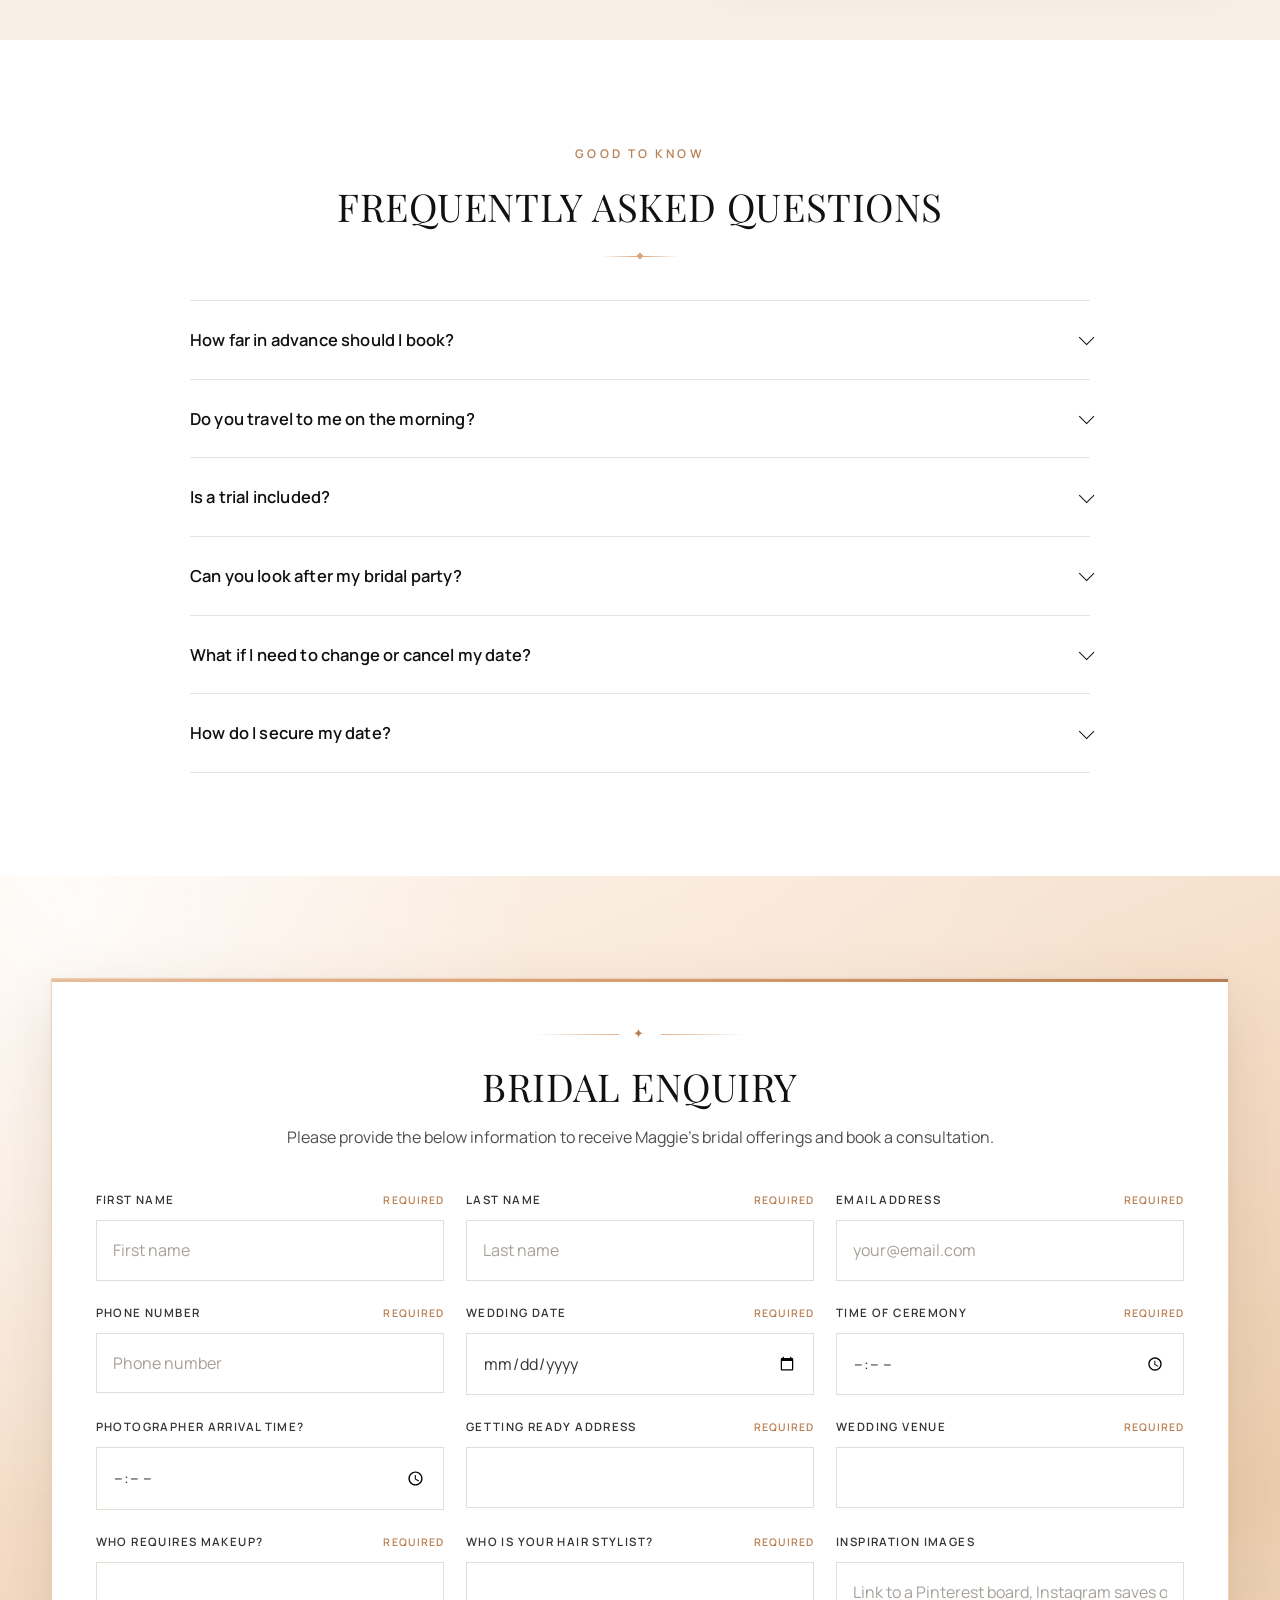
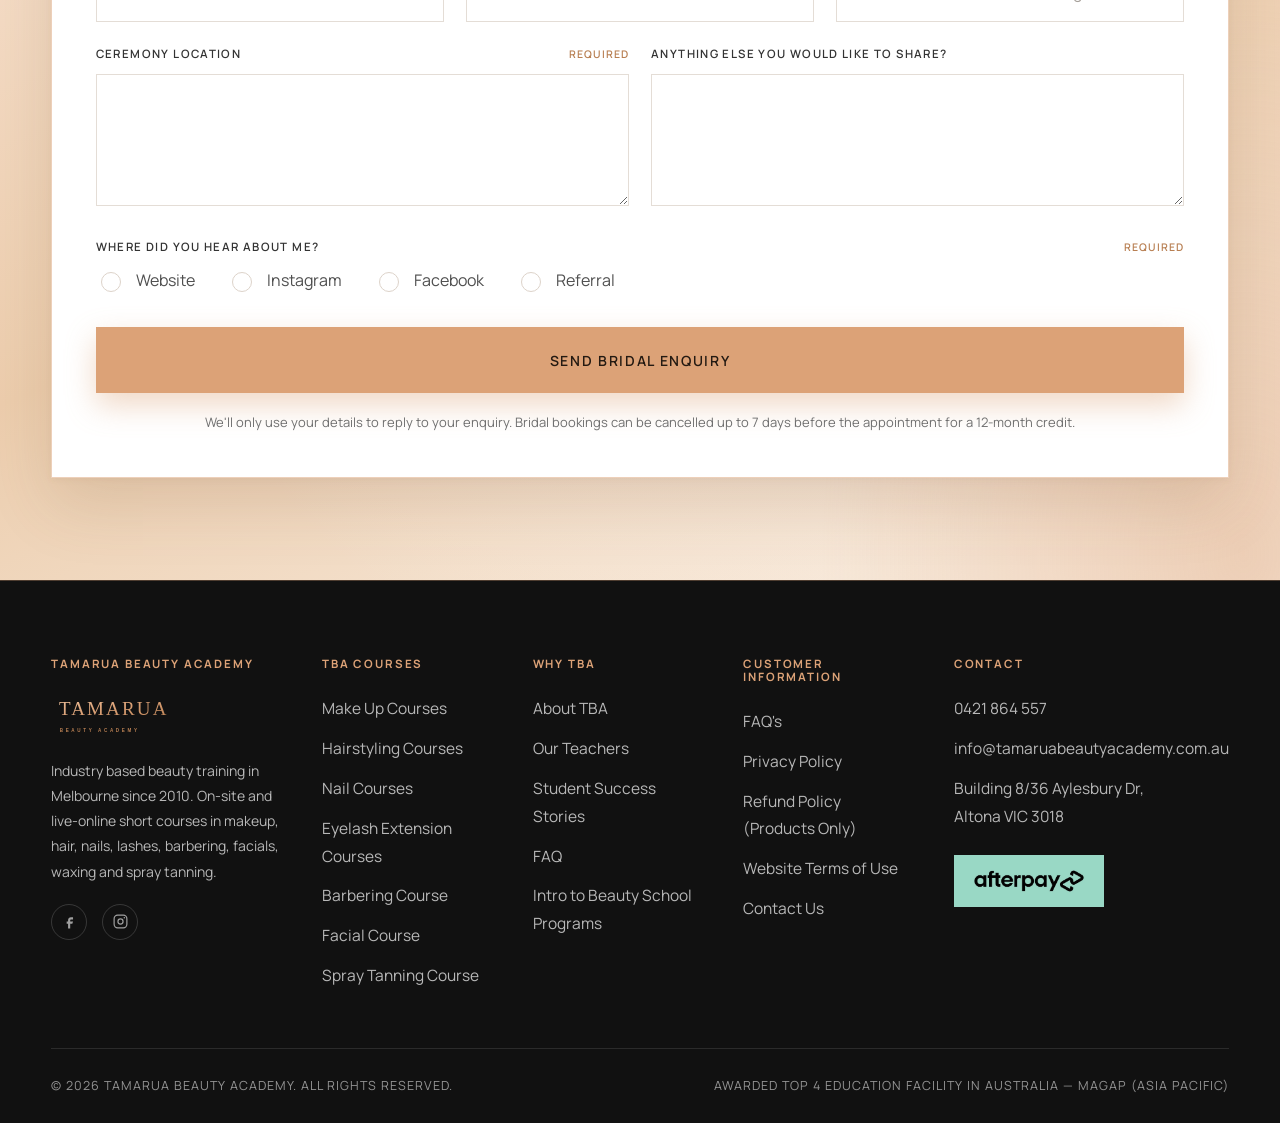
==== commit 631c599e: "Use the real Google reviews on the bridal page too Same swap as the spray tan page: the three placeh" ====
--- a/bridal.html
+++ b/bridal.html
@@ -883,6 +883,22 @@
 }
 .tba-svc__price{font-family:var(--tba-serif);font-size:34px;line-height:1;color:var(--tba-gold-dp)}
 .tba-svc__dur{font-size:13px;font-weight:600;letter-spacing:.12em;text-transform:uppercase;color:var(--tba-ink-mute)}
+
+/* filled variant — declared after the light rules so it wins on equal
+   specificity. A warm tan wash from the brand's own range rather than a
+   neutral slab, with the ink dark enough to hold contrast on it, and the
+   content centred. */
+.tba-svc--dark .tba-svc__card{
+  background:linear-gradient(155deg,#f4dcc6 0%,#ecc7a6 55%,#e2b58f 100%);
+  border-color:rgba(184,127,82,.4);
+  border-radius:14px;overflow:hidden;text-align:center;
+  box-shadow:0 12px 34px rgba(120,78,44,.14)}
+.tba-svc--dark .tba-svc__card h3{color:#3a2513}
+.tba-svc--dark .tba-svc__card p{color:#5b3d24}
+.tba-svc--dark .tba-svc__meta{
+  border-top-color:rgba(120,78,44,.28);justify-content:center}
+.tba-svc--dark .tba-svc__price{color:#6b4526}
+.tba-svc--dark .tba-svc__dur{color:#7d5936}
 
 /* ---------- policy panels ---------- */
 .tba-panels{display:grid;grid-template-columns:repeat(2,1fr);gap:clamp(20px,2.4vw,34px);margin-top:clamp(24px,3vw,44px)}
@@ -1551,19 +1567,330 @@
 
 
 <div class="tba-scope">
-<section class="tba-section tba-section--cream" id="reviews">
+<section class="tba-reviews" aria-labelledby="tba-reviews-title">
   <div class="tba-shell">
-    <div class="tba-center" style="margin-bottom:clamp(32px,3.6vw,52px)"><p class="tba-eyebrow">Kind words</p><h2 class="tba-h-lg">What Brides Say</h2><hr class="tba-rule tba-rule--center"></div>
-    <div class="tba-quotes"><figure class="tba-quote" ><div class="tba-stars" role="img" aria-label="Rated 5 out of 5 stars"><svg viewBox="0 0 24 24" fill="currentColor" aria-hidden="true"><path d="M12 2l2.6 5.6L21 8.5l-4.5 4.4 1.1 6.2L12 16.2 6.4 19.1l1.1-6.2L3 8.5l6.4-.9L12 2z"/></svg><svg viewBox="0 0 24 24" fill="currentColor" aria-hidden="true"><path d="M12 2l2.6 5.6L21 8.5l-4.5 4.4 1.1 6.2L12 16.2 6.4 19.1l1.1-6.2L3 8.5l6.4-.9L12 2z"/></svg><svg viewBox="0 0 24 24" fill="currentColor" aria-hidden="true"><path d="M12 2l2.6 5.6L21 8.5l-4.5 4.4 1.1 6.2L12 16.2 6.4 19.1l1.1-6.2L3 8.5l6.4-.9L12 2z"/></svg><svg viewBox="0 0 24 24" fill="currentColor" aria-hidden="true"><path d="M12 2l2.6 5.6L21 8.5l-4.5 4.4 1.1 6.2L12 16.2 6.4 19.1l1.1-6.2L3 8.5l6.4-.9L12 2z"/></svg><svg viewBox="0 0 24 24" fill="currentColor" aria-hidden="true"><path d="M12 2l2.6 5.6L21 8.5l-4.5 4.4 1.1 6.2L12 16.2 6.4 19.1l1.1-6.2L3 8.5l6.4-.9L12 2z"/></svg></div><blockquote>PLACEHOLDER — replace with a real review. Maggie was calm from the first email to the last touch-up. The trial meant there were no surprises on the day, and my makeup still looked fresh in the photos at midnight.</blockquote>
-          <figcaption>
-            <cite>Bride name</cite><span>Venue, month year</span></figcaption>
-        </figure><figure class="tba-quote" ><div class="tba-stars" role="img" aria-label="Rated 5 out of 5 stars"><svg viewBox="0 0 24 24" fill="currentColor" aria-hidden="true"><path d="M12 2l2.6 5.6L21 8.5l-4.5 4.4 1.1 6.2L12 16.2 6.4 19.1l1.1-6.2L3 8.5l6.4-.9L12 2z"/></svg><svg viewBox="0 0 24 24" fill="currentColor" aria-hidden="true"><path d="M12 2l2.6 5.6L21 8.5l-4.5 4.4 1.1 6.2L12 16.2 6.4 19.1l1.1-6.2L3 8.5l6.4-.9L12 2z"/></svg><svg viewBox="0 0 24 24" fill="currentColor" aria-hidden="true"><path d="M12 2l2.6 5.6L21 8.5l-4.5 4.4 1.1 6.2L12 16.2 6.4 19.1l1.1-6.2L3 8.5l6.4-.9L12 2z"/></svg><svg viewBox="0 0 24 24" fill="currentColor" aria-hidden="true"><path d="M12 2l2.6 5.6L21 8.5l-4.5 4.4 1.1 6.2L12 16.2 6.4 19.1l1.1-6.2L3 8.5l6.4-.9L12 2z"/></svg><svg viewBox="0 0 24 24" fill="currentColor" aria-hidden="true"><path d="M12 2l2.6 5.6L21 8.5l-4.5 4.4 1.1 6.2L12 16.2 6.4 19.1l1.1-6.2L3 8.5l6.4-.9L12 2z"/></svg></div><blockquote>PLACEHOLDER — replace with a real review. She listened to what I actually wanted rather than putting a trend on me, and every one of my bridesmaids looked like themselves.</blockquote>
-          <figcaption>
-            <cite>Bride name</cite><span>Venue, month year</span></figcaption>
-        </figure><figure class="tba-quote" ><div class="tba-stars" role="img" aria-label="Rated 5 out of 5 stars"><svg viewBox="0 0 24 24" fill="currentColor" aria-hidden="true"><path d="M12 2l2.6 5.6L21 8.5l-4.5 4.4 1.1 6.2L12 16.2 6.4 19.1l1.1-6.2L3 8.5l6.4-.9L12 2z"/></svg><svg viewBox="0 0 24 24" fill="currentColor" aria-hidden="true"><path d="M12 2l2.6 5.6L21 8.5l-4.5 4.4 1.1 6.2L12 16.2 6.4 19.1l1.1-6.2L3 8.5l6.4-.9L12 2z"/></svg><svg viewBox="0 0 24 24" fill="currentColor" aria-hidden="true"><path d="M12 2l2.6 5.6L21 8.5l-4.5 4.4 1.1 6.2L12 16.2 6.4 19.1l1.1-6.2L3 8.5l6.4-.9L12 2z"/></svg><svg viewBox="0 0 24 24" fill="currentColor" aria-hidden="true"><path d="M12 2l2.6 5.6L21 8.5l-4.5 4.4 1.1 6.2L12 16.2 6.4 19.1l1.1-6.2L3 8.5l6.4-.9L12 2z"/></svg><svg viewBox="0 0 24 24" fill="currentColor" aria-hidden="true"><path d="M12 2l2.6 5.6L21 8.5l-4.5 4.4 1.1 6.2L12 16.2 6.4 19.1l1.1-6.2L3 8.5l6.4-.9L12 2z"/></svg></div><blockquote>PLACEHOLDER — replace with a real review. The morning ran exactly to the timeline she set with our photographer. Having one less thing to worry about was worth it on its own.</blockquote>
-          <figcaption>
-            <cite>Bride name</cite><span>Venue, month year</span></figcaption>
-        </figure></div></div>
+    <div class="tba-reviews__head"><p class="tba-eyebrow">Google reviews</p><h2 class="tba-h-lg" id="tba-reviews-title">What People Say</h2>
+      <hr class="tba-rule tba-rule--center">
+
+      <div class="tba-reviews__rating">
+        <svg width="22" height="22" viewBox="0 0 24 24" aria-hidden="true"><path fill="#4285F4" d="M23 12.3c0-.8-.1-1.6-.2-2.3H12v4.5h6.2a5.3 5.3 0 01-2.3 3.5v2.9h3.7c2.2-2 3.4-5 3.4-8.6z"/><path fill="#34A853" d="M12 24c3.1 0 5.7-1 7.6-2.8l-3.7-2.9c-1 .7-2.3 1.1-3.9 1.1-3 0-5.6-2-6.5-4.8H1.6v3C3.5 21.4 7.5 24 12 24z"/><path fill="#FBBC05" d="M5.5 14.6a7.2 7.2 0 010-4.6v-3H1.6a12 12 0 000 10.6l3.9-3z"/><path fill="#EA4335" d="M12 4.8c1.7 0 3.2.6 4.4 1.7l3.3-3.3C17.7 1.2 15.1 0 12 0 7.5 0 3.5 2.6 1.6 6.4l3.9 3C6.4 6.7 9 4.8 12 4.8z"/></svg>
+        <span class="tba-reviews__score">5.0</span>
+        <span class="tba-stars tba-stars--lg" role="img" aria-label="Rated 5 out of 5 stars"><svg viewBox="0 0 24 24" fill="currentColor"><path d="M12 2l2.6 5.6L21 8.5l-4.5 4.4 1.1 6.2L12 16.2 6.4 19.1l1.1-6.2L3 8.5l6.4-.9L12 2z"/></svg><svg viewBox="0 0 24 24" fill="currentColor"><path d="M12 2l2.6 5.6L21 8.5l-4.5 4.4 1.1 6.2L12 16.2 6.4 19.1l1.1-6.2L3 8.5l6.4-.9L12 2z"/></svg><svg viewBox="0 0 24 24" fill="currentColor"><path d="M12 2l2.6 5.6L21 8.5l-4.5 4.4 1.1 6.2L12 16.2 6.4 19.1l1.1-6.2L3 8.5l6.4-.9L12 2z"/></svg><svg viewBox="0 0 24 24" fill="currentColor"><path d="M12 2l2.6 5.6L21 8.5l-4.5 4.4 1.1 6.2L12 16.2 6.4 19.1l1.1-6.2L3 8.5l6.4-.9L12 2z"/></svg><svg viewBox="0 0 24 24" fill="currentColor"><path d="M12 2l2.6 5.6L21 8.5l-4.5 4.4 1.1 6.2L12 16.2 6.4 19.1l1.1-6.2L3 8.5l6.4-.9L12 2z"/></svg></span>
+        <span class="tba-reviews__count">Based on <b>88 reviews</b></span>
+      </div>
+    </div>
+  </div>
+  <div class="tba-marquee">
+    <div class="tba-marquee__track"><article class="tba-rcard" >
+          <div class="tba-rcard__top">
+            <span class="tba-rcard__avatar" aria-hidden="true" style="--tba-g-color:#4285F4">Q</span>
+            <div class="tba-rcard__who">
+              <div class="tba-rcard__name">Qurat ul ain siddiqui</div>
+              <div class="tba-rcard__when">2 months ago</div>
+            </div>
+            <svg class="tba-rcard__g" width="18" height="18" viewBox="0 0 24 24" aria-hidden="true"><path fill="#4285F4" d="M23 12.3c0-.8-.1-1.6-.2-2.3H12v4.5h6.2a5.3 5.3 0 01-2.3 3.5v2.9h3.7c2.2-2 3.4-5 3.4-8.6z"/><path fill="#34A853" d="M12 24c3.1 0 5.7-1 7.6-2.8l-3.7-2.9c-1 .7-2.3 1.1-3.9 1.1-3 0-5.6-2-6.5-4.8H1.6v3C3.5 21.4 7.5 24 12 24z"/><path fill="#FBBC05" d="M5.5 14.6a7.2 7.2 0 010-4.6v-3H1.6a12 12 0 000 10.6l3.9-3z"/><path fill="#EA4335" d="M12 4.8c1.7 0 3.2.6 4.4 1.7l3.3-3.3C17.7 1.2 15.1 0 12 0 7.5 0 3.5 2.6 1.6 6.4l3.9 3C6.4 6.7 9 4.8 12 4.8z"/></svg>
+          </div>
+          <div class="tba-stars" role="img" aria-label="Rated 5 out of 5 stars"><svg viewBox="0 0 24 24" fill="currentColor" aria-hidden="true"><path d="M12 2l2.6 5.6L21 8.5l-4.5 4.4 1.1 6.2L12 16.2 6.4 19.1l1.1-6.2L3 8.5l6.4-.9L12 2z"/></svg><svg viewBox="0 0 24 24" fill="currentColor" aria-hidden="true"><path d="M12 2l2.6 5.6L21 8.5l-4.5 4.4 1.1 6.2L12 16.2 6.4 19.1l1.1-6.2L3 8.5l6.4-.9L12 2z"/></svg><svg viewBox="0 0 24 24" fill="currentColor" aria-hidden="true"><path d="M12 2l2.6 5.6L21 8.5l-4.5 4.4 1.1 6.2L12 16.2 6.4 19.1l1.1-6.2L3 8.5l6.4-.9L12 2z"/></svg><svg viewBox="0 0 24 24" fill="currentColor" aria-hidden="true"><path d="M12 2l2.6 5.6L21 8.5l-4.5 4.4 1.1 6.2L12 16.2 6.4 19.1l1.1-6.2L3 8.5l6.4-.9L12 2z"/></svg><svg viewBox="0 0 24 24" fill="currentColor" aria-hidden="true"><path d="M12 2l2.6 5.6L21 8.5l-4.5 4.4 1.1 6.2L12 16.2 6.4 19.1l1.1-6.2L3 8.5l6.4-.9L12 2z"/></svg></div>
+          <p class="tba-rcard__body">I had a wonderful experience at this makeup institute. Maggie was an amazing trainer — very talented, supportive, patient, and passionate about teaching. Her way of explaining makeup techniques was professional, creative, and easy to understand, which made learning enjoyable and inspiring. The classes were hands-on, well organised, and helped me improve my confidence and skills in both makeup and hairstyling. Maggie always encouraged students to do their best and created a welcoming learning environment. I would highly recommend this institute to anyone wanting to build a career in makeup, beauty, or hairstyling. It's a great place to learn, grow, and express creativity.</p>
+        </article><article class="tba-rcard" >
+          <div class="tba-rcard__top">
+            <span class="tba-rcard__avatar" aria-hidden="true" style="--tba-g-color:#EA4335">A</span>
+            <div class="tba-rcard__who">
+              <div class="tba-rcard__name">Anuradha Dharmadasa</div>
+              <div class="tba-rcard__when">4 months ago</div>
+            </div>
+            <svg class="tba-rcard__g" width="18" height="18" viewBox="0 0 24 24" aria-hidden="true"><path fill="#4285F4" d="M23 12.3c0-.8-.1-1.6-.2-2.3H12v4.5h6.2a5.3 5.3 0 01-2.3 3.5v2.9h3.7c2.2-2 3.4-5 3.4-8.6z"/><path fill="#34A853" d="M12 24c3.1 0 5.7-1 7.6-2.8l-3.7-2.9c-1 .7-2.3 1.1-3.9 1.1-3 0-5.6-2-6.5-4.8H1.6v3C3.5 21.4 7.5 24 12 24z"/><path fill="#FBBC05" d="M5.5 14.6a7.2 7.2 0 010-4.6v-3H1.6a12 12 0 000 10.6l3.9-3z"/><path fill="#EA4335" d="M12 4.8c1.7 0 3.2.6 4.4 1.7l3.3-3.3C17.7 1.2 15.1 0 12 0 7.5 0 3.5 2.6 1.6 6.4l3.9 3C6.4 6.7 9 4.8 12 4.8z"/></svg>
+          </div>
+          <div class="tba-stars" role="img" aria-label="Rated 5 out of 5 stars"><svg viewBox="0 0 24 24" fill="currentColor" aria-hidden="true"><path d="M12 2l2.6 5.6L21 8.5l-4.5 4.4 1.1 6.2L12 16.2 6.4 19.1l1.1-6.2L3 8.5l6.4-.9L12 2z"/></svg><svg viewBox="0 0 24 24" fill="currentColor" aria-hidden="true"><path d="M12 2l2.6 5.6L21 8.5l-4.5 4.4 1.1 6.2L12 16.2 6.4 19.1l1.1-6.2L3 8.5l6.4-.9L12 2z"/></svg><svg viewBox="0 0 24 24" fill="currentColor" aria-hidden="true"><path d="M12 2l2.6 5.6L21 8.5l-4.5 4.4 1.1 6.2L12 16.2 6.4 19.1l1.1-6.2L3 8.5l6.4-.9L12 2z"/></svg><svg viewBox="0 0 24 24" fill="currentColor" aria-hidden="true"><path d="M12 2l2.6 5.6L21 8.5l-4.5 4.4 1.1 6.2L12 16.2 6.4 19.1l1.1-6.2L3 8.5l6.4-.9L12 2z"/></svg><svg viewBox="0 0 24 24" fill="currentColor" aria-hidden="true"><path d="M12 2l2.6 5.6L21 8.5l-4.5 4.4 1.1 6.2L12 16.2 6.4 19.1l1.1-6.2L3 8.5l6.4-.9L12 2z"/></svg></div>
+          <p class="tba-rcard__body">I recently completed both the Nail and Makeup courses at Tamarua Beauty Academy, and I honestly couldn't be happier with my experience. Both courses were absolutely amazing and exceeded my expectations. The Nail course, taught by Thea, was so well structured. She is patient, supportive, and incredibly talented. I learned so much and felt confident every step of the way. The Makeup course with Maggie was just as incredible. She is knowledgeable, passionate, and made every lesson enjoyable and easy to follow. I've gained so many new skills that I can now confidently use. Thanks to this amazing training, I now run my own nail studio and hope to start makeup services as well very soon. A huge thank you to Thea and Maggie for their guidance, encouragement, and dedication. You both made this journey so special for me. I highly recommend Tamarua Beauty Academy to anyone who wants to start or grow in the beauty industry. Truly a wonderful learning experience!</p>
+        </article><article class="tba-rcard" >
+          <div class="tba-rcard__top">
+            <span class="tba-rcard__avatar" aria-hidden="true" style="--tba-g-color:#FBBC05">A</span>
+            <div class="tba-rcard__who">
+              <div class="tba-rcard__name">Apoorva Bhardwaj</div>
+              <div class="tba-rcard__when">5 months ago</div>
+            </div>
+            <svg class="tba-rcard__g" width="18" height="18" viewBox="0 0 24 24" aria-hidden="true"><path fill="#4285F4" d="M23 12.3c0-.8-.1-1.6-.2-2.3H12v4.5h6.2a5.3 5.3 0 01-2.3 3.5v2.9h3.7c2.2-2 3.4-5 3.4-8.6z"/><path fill="#34A853" d="M12 24c3.1 0 5.7-1 7.6-2.8l-3.7-2.9c-1 .7-2.3 1.1-3.9 1.1-3 0-5.6-2-6.5-4.8H1.6v3C3.5 21.4 7.5 24 12 24z"/><path fill="#FBBC05" d="M5.5 14.6a7.2 7.2 0 010-4.6v-3H1.6a12 12 0 000 10.6l3.9-3z"/><path fill="#EA4335" d="M12 4.8c1.7 0 3.2.6 4.4 1.7l3.3-3.3C17.7 1.2 15.1 0 12 0 7.5 0 3.5 2.6 1.6 6.4l3.9 3C6.4 6.7 9 4.8 12 4.8z"/></svg>
+          </div>
+          <div class="tba-stars" role="img" aria-label="Rated 5 out of 5 stars"><svg viewBox="0 0 24 24" fill="currentColor" aria-hidden="true"><path d="M12 2l2.6 5.6L21 8.5l-4.5 4.4 1.1 6.2L12 16.2 6.4 19.1l1.1-6.2L3 8.5l6.4-.9L12 2z"/></svg><svg viewBox="0 0 24 24" fill="currentColor" aria-hidden="true"><path d="M12 2l2.6 5.6L21 8.5l-4.5 4.4 1.1 6.2L12 16.2 6.4 19.1l1.1-6.2L3 8.5l6.4-.9L12 2z"/></svg><svg viewBox="0 0 24 24" fill="currentColor" aria-hidden="true"><path d="M12 2l2.6 5.6L21 8.5l-4.5 4.4 1.1 6.2L12 16.2 6.4 19.1l1.1-6.2L3 8.5l6.4-.9L12 2z"/></svg><svg viewBox="0 0 24 24" fill="currentColor" aria-hidden="true"><path d="M12 2l2.6 5.6L21 8.5l-4.5 4.4 1.1 6.2L12 16.2 6.4 19.1l1.1-6.2L3 8.5l6.4-.9L12 2z"/></svg><svg viewBox="0 0 24 24" fill="currentColor" aria-hidden="true"><path d="M12 2l2.6 5.6L21 8.5l-4.5 4.4 1.1 6.2L12 16.2 6.4 19.1l1.1-6.2L3 8.5l6.4-.9L12 2z"/></svg></div>
+          <p class="tba-rcard__body">I'm so grateful for my experience with Maggie at Tamarua Beauty School 💖 From the moment I started, Maggie was incredibly kind, supportive, and genuinely passionate about teaching. She creates such a welcoming environment that makes learning feel easy and enjoyable. This has honestly been the best beauty school I've attended. Maggie's knowledge is amazing — she explains everything so clearly and shares real, practical insights from the industry. I also loved that we worked with current, market-relevant products, which made the training feel very up-to-date and valuable. I had the best time learning makeup here, and I'm so glad I chose Tamarua Beauty School. I would highly recommend it to anyone looking to start or grow their journey in the beauty industry ✨</p>
+        </article><article class="tba-rcard" >
+          <div class="tba-rcard__top">
+            <span class="tba-rcard__avatar" aria-hidden="true" style="--tba-g-color:#34A853">A</span>
+            <div class="tba-rcard__who">
+              <div class="tba-rcard__name">Ashleigh Conibeer</div>
+              <div class="tba-rcard__when">4 months ago</div>
+            </div>
+            <svg class="tba-rcard__g" width="18" height="18" viewBox="0 0 24 24" aria-hidden="true"><path fill="#4285F4" d="M23 12.3c0-.8-.1-1.6-.2-2.3H12v4.5h6.2a5.3 5.3 0 01-2.3 3.5v2.9h3.7c2.2-2 3.4-5 3.4-8.6z"/><path fill="#34A853" d="M12 24c3.1 0 5.7-1 7.6-2.8l-3.7-2.9c-1 .7-2.3 1.1-3.9 1.1-3 0-5.6-2-6.5-4.8H1.6v3C3.5 21.4 7.5 24 12 24z"/><path fill="#FBBC05" d="M5.5 14.6a7.2 7.2 0 010-4.6v-3H1.6a12 12 0 000 10.6l3.9-3z"/><path fill="#EA4335" d="M12 4.8c1.7 0 3.2.6 4.4 1.7l3.3-3.3C17.7 1.2 15.1 0 12 0 7.5 0 3.5 2.6 1.6 6.4l3.9 3C6.4 6.7 9 4.8 12 4.8z"/></svg>
+          </div>
+          <div class="tba-stars" role="img" aria-label="Rated 5 out of 5 stars"><svg viewBox="0 0 24 24" fill="currentColor" aria-hidden="true"><path d="M12 2l2.6 5.6L21 8.5l-4.5 4.4 1.1 6.2L12 16.2 6.4 19.1l1.1-6.2L3 8.5l6.4-.9L12 2z"/></svg><svg viewBox="0 0 24 24" fill="currentColor" aria-hidden="true"><path d="M12 2l2.6 5.6L21 8.5l-4.5 4.4 1.1 6.2L12 16.2 6.4 19.1l1.1-6.2L3 8.5l6.4-.9L12 2z"/></svg><svg viewBox="0 0 24 24" fill="currentColor" aria-hidden="true"><path d="M12 2l2.6 5.6L21 8.5l-4.5 4.4 1.1 6.2L12 16.2 6.4 19.1l1.1-6.2L3 8.5l6.4-.9L12 2z"/></svg><svg viewBox="0 0 24 24" fill="currentColor" aria-hidden="true"><path d="M12 2l2.6 5.6L21 8.5l-4.5 4.4 1.1 6.2L12 16.2 6.4 19.1l1.1-6.2L3 8.5l6.4-.9L12 2z"/></svg><svg viewBox="0 0 24 24" fill="currentColor" aria-hidden="true"><path d="M12 2l2.6 5.6L21 8.5l-4.5 4.4 1.1 6.2L12 16.2 6.4 19.1l1.1-6.2L3 8.5l6.4-.9L12 2z"/></svg></div>
+          <p class="tba-rcard__body">Maggie was incredible and an exceptional teacher! I learn best through observation, and this course was ideal for me. Since completing it, I've had numerous work experience opportunities. I now run my own successful business and have received several awards in the industry. I've also connected with many wonderful students through TBA, and we collaborate now! I highly recommend this course.</p>
+        </article><article class="tba-rcard" >
+          <div class="tba-rcard__top">
+            <span class="tba-rcard__avatar" aria-hidden="true" style="--tba-g-color:#4285F4">K</span>
+            <div class="tba-rcard__who">
+              <div class="tba-rcard__name">kamal preet</div>
+              <div class="tba-rcard__when">10 months ago</div>
+            </div>
+            <svg class="tba-rcard__g" width="18" height="18" viewBox="0 0 24 24" aria-hidden="true"><path fill="#4285F4" d="M23 12.3c0-.8-.1-1.6-.2-2.3H12v4.5h6.2a5.3 5.3 0 01-2.3 3.5v2.9h3.7c2.2-2 3.4-5 3.4-8.6z"/><path fill="#34A853" d="M12 24c3.1 0 5.7-1 7.6-2.8l-3.7-2.9c-1 .7-2.3 1.1-3.9 1.1-3 0-5.6-2-6.5-4.8H1.6v3C3.5 21.4 7.5 24 12 24z"/><path fill="#FBBC05" d="M5.5 14.6a7.2 7.2 0 010-4.6v-3H1.6a12 12 0 000 10.6l3.9-3z"/><path fill="#EA4335" d="M12 4.8c1.7 0 3.2.6 4.4 1.7l3.3-3.3C17.7 1.2 15.1 0 12 0 7.5 0 3.5 2.6 1.6 6.4l3.9 3C6.4 6.7 9 4.8 12 4.8z"/></svg>
+          </div>
+          <div class="tba-stars" role="img" aria-label="Rated 5 out of 5 stars"><svg viewBox="0 0 24 24" fill="currentColor" aria-hidden="true"><path d="M12 2l2.6 5.6L21 8.5l-4.5 4.4 1.1 6.2L12 16.2 6.4 19.1l1.1-6.2L3 8.5l6.4-.9L12 2z"/></svg><svg viewBox="0 0 24 24" fill="currentColor" aria-hidden="true"><path d="M12 2l2.6 5.6L21 8.5l-4.5 4.4 1.1 6.2L12 16.2 6.4 19.1l1.1-6.2L3 8.5l6.4-.9L12 2z"/></svg><svg viewBox="0 0 24 24" fill="currentColor" aria-hidden="true"><path d="M12 2l2.6 5.6L21 8.5l-4.5 4.4 1.1 6.2L12 16.2 6.4 19.1l1.1-6.2L3 8.5l6.4-.9L12 2z"/></svg><svg viewBox="0 0 24 24" fill="currentColor" aria-hidden="true"><path d="M12 2l2.6 5.6L21 8.5l-4.5 4.4 1.1 6.2L12 16.2 6.4 19.1l1.1-6.2L3 8.5l6.4-.9L12 2z"/></svg><svg viewBox="0 0 24 24" fill="currentColor" aria-hidden="true"><path d="M12 2l2.6 5.6L21 8.5l-4.5 4.4 1.1 6.2L12 16.2 6.4 19.1l1.1-6.2L3 8.5l6.4-.9L12 2z"/></svg></div>
+          <p class="tba-rcard__body">I recently completed the makeup and hairstyling course at Tamarua Beauty Academy, and I must say, it was an incredible experience! I drove almost two hours each way from Rye for nearly three months, and it was absolutely worth it. Despite having closer academies, I knew this was the right place for me. A huge thank you to Maggie for her patience and exceptional skill level. The way she runs the business is truly impressive – she's a boss in every sense of the word! Additionally, my trainers, Maggie and Cassie, were both amazing and incredibly supportive throughout the course. For anyone considering a career in beauty, I highly recommend this school. I loved every moment of my time here! I also appreciated the flexibility they offered, especially when there were times I couldn't make it. They were more than accommodating, providing live streams and allowing me to come back to finish off classes. Thank you, thank you, thank you to everyone at Tamarua Beauty Academy!</p>
+        </article><article class="tba-rcard" >
+          <div class="tba-rcard__top">
+            <span class="tba-rcard__avatar" aria-hidden="true" style="--tba-g-color:#EA4335">J</span>
+            <div class="tba-rcard__who">
+              <div class="tba-rcard__name">Jacqueline Mercieca</div>
+              <div class="tba-rcard__when">a year ago</div>
+            </div>
+            <svg class="tba-rcard__g" width="18" height="18" viewBox="0 0 24 24" aria-hidden="true"><path fill="#4285F4" d="M23 12.3c0-.8-.1-1.6-.2-2.3H12v4.5h6.2a5.3 5.3 0 01-2.3 3.5v2.9h3.7c2.2-2 3.4-5 3.4-8.6z"/><path fill="#34A853" d="M12 24c3.1 0 5.7-1 7.6-2.8l-3.7-2.9c-1 .7-2.3 1.1-3.9 1.1-3 0-5.6-2-6.5-4.8H1.6v3C3.5 21.4 7.5 24 12 24z"/><path fill="#FBBC05" d="M5.5 14.6a7.2 7.2 0 010-4.6v-3H1.6a12 12 0 000 10.6l3.9-3z"/><path fill="#EA4335" d="M12 4.8c1.7 0 3.2.6 4.4 1.7l3.3-3.3C17.7 1.2 15.1 0 12 0 7.5 0 3.5 2.6 1.6 6.4l3.9 3C6.4 6.7 9 4.8 12 4.8z"/></svg>
+          </div>
+          <div class="tba-stars" role="img" aria-label="Rated 5 out of 5 stars"><svg viewBox="0 0 24 24" fill="currentColor" aria-hidden="true"><path d="M12 2l2.6 5.6L21 8.5l-4.5 4.4 1.1 6.2L12 16.2 6.4 19.1l1.1-6.2L3 8.5l6.4-.9L12 2z"/></svg><svg viewBox="0 0 24 24" fill="currentColor" aria-hidden="true"><path d="M12 2l2.6 5.6L21 8.5l-4.5 4.4 1.1 6.2L12 16.2 6.4 19.1l1.1-6.2L3 8.5l6.4-.9L12 2z"/></svg><svg viewBox="0 0 24 24" fill="currentColor" aria-hidden="true"><path d="M12 2l2.6 5.6L21 8.5l-4.5 4.4 1.1 6.2L12 16.2 6.4 19.1l1.1-6.2L3 8.5l6.4-.9L12 2z"/></svg><svg viewBox="0 0 24 24" fill="currentColor" aria-hidden="true"><path d="M12 2l2.6 5.6L21 8.5l-4.5 4.4 1.1 6.2L12 16.2 6.4 19.1l1.1-6.2L3 8.5l6.4-.9L12 2z"/></svg><svg viewBox="0 0 24 24" fill="currentColor" aria-hidden="true"><path d="M12 2l2.6 5.6L21 8.5l-4.5 4.4 1.1 6.2L12 16.2 6.4 19.1l1.1-6.2L3 8.5l6.4-.9L12 2z"/></svg></div>
+          <p class="tba-rcard__body">Just attended Tamarua beauty academy with my daughter for a mum /tween make up class. We had such a fun and interactive experience. Maggie is so talented and educated in all things beauty! This is definitely a MUST do with your daughters, my daughter was totally in her element there today. Highly recommend giving Maggie a visit!</p>
+        </article><article class="tba-rcard" >
+          <div class="tba-rcard__top">
+            <span class="tba-rcard__avatar" aria-hidden="true" style="--tba-g-color:#FBBC05">J</span>
+            <div class="tba-rcard__who">
+              <div class="tba-rcard__name">Jordon Beckwith</div>
+              <div class="tba-rcard__when">3 months ago</div>
+            </div>
+            <svg class="tba-rcard__g" width="18" height="18" viewBox="0 0 24 24" aria-hidden="true"><path fill="#4285F4" d="M23 12.3c0-.8-.1-1.6-.2-2.3H12v4.5h6.2a5.3 5.3 0 01-2.3 3.5v2.9h3.7c2.2-2 3.4-5 3.4-8.6z"/><path fill="#34A853" d="M12 24c3.1 0 5.7-1 7.6-2.8l-3.7-2.9c-1 .7-2.3 1.1-3.9 1.1-3 0-5.6-2-6.5-4.8H1.6v3C3.5 21.4 7.5 24 12 24z"/><path fill="#FBBC05" d="M5.5 14.6a7.2 7.2 0 010-4.6v-3H1.6a12 12 0 000 10.6l3.9-3z"/><path fill="#EA4335" d="M12 4.8c1.7 0 3.2.6 4.4 1.7l3.3-3.3C17.7 1.2 15.1 0 12 0 7.5 0 3.5 2.6 1.6 6.4l3.9 3C6.4 6.7 9 4.8 12 4.8z"/></svg>
+          </div>
+          <div class="tba-stars" role="img" aria-label="Rated 5 out of 5 stars"><svg viewBox="0 0 24 24" fill="currentColor" aria-hidden="true"><path d="M12 2l2.6 5.6L21 8.5l-4.5 4.4 1.1 6.2L12 16.2 6.4 19.1l1.1-6.2L3 8.5l6.4-.9L12 2z"/></svg><svg viewBox="0 0 24 24" fill="currentColor" aria-hidden="true"><path d="M12 2l2.6 5.6L21 8.5l-4.5 4.4 1.1 6.2L12 16.2 6.4 19.1l1.1-6.2L3 8.5l6.4-.9L12 2z"/></svg><svg viewBox="0 0 24 24" fill="currentColor" aria-hidden="true"><path d="M12 2l2.6 5.6L21 8.5l-4.5 4.4 1.1 6.2L12 16.2 6.4 19.1l1.1-6.2L3 8.5l6.4-.9L12 2z"/></svg><svg viewBox="0 0 24 24" fill="currentColor" aria-hidden="true"><path d="M12 2l2.6 5.6L21 8.5l-4.5 4.4 1.1 6.2L12 16.2 6.4 19.1l1.1-6.2L3 8.5l6.4-.9L12 2z"/></svg><svg viewBox="0 0 24 24" fill="currentColor" aria-hidden="true"><path d="M12 2l2.6 5.6L21 8.5l-4.5 4.4 1.1 6.2L12 16.2 6.4 19.1l1.1-6.2L3 8.5l6.4-.9L12 2z"/></svg></div>
+          <p class="tba-rcard__body">My daughter did the tweens holiday course and had a great time, and learnt a lot from Maggie. She wants to do more courses and continue to learn from Maggie at Tamarua Beauty Academy</p>
+        </article><article class="tba-rcard" >
+          <div class="tba-rcard__top">
+            <span class="tba-rcard__avatar" aria-hidden="true" style="--tba-g-color:#34A853">S</span>
+            <div class="tba-rcard__who">
+              <div class="tba-rcard__name">Sedra</div>
+              <div class="tba-rcard__when">9 months ago</div>
+            </div>
+            <svg class="tba-rcard__g" width="18" height="18" viewBox="0 0 24 24" aria-hidden="true"><path fill="#4285F4" d="M23 12.3c0-.8-.1-1.6-.2-2.3H12v4.5h6.2a5.3 5.3 0 01-2.3 3.5v2.9h3.7c2.2-2 3.4-5 3.4-8.6z"/><path fill="#34A853" d="M12 24c3.1 0 5.7-1 7.6-2.8l-3.7-2.9c-1 .7-2.3 1.1-3.9 1.1-3 0-5.6-2-6.5-4.8H1.6v3C3.5 21.4 7.5 24 12 24z"/><path fill="#FBBC05" d="M5.5 14.6a7.2 7.2 0 010-4.6v-3H1.6a12 12 0 000 10.6l3.9-3z"/><path fill="#EA4335" d="M12 4.8c1.7 0 3.2.6 4.4 1.7l3.3-3.3C17.7 1.2 15.1 0 12 0 7.5 0 3.5 2.6 1.6 6.4l3.9 3C6.4 6.7 9 4.8 12 4.8z"/></svg>
+          </div>
+          <div class="tba-stars" role="img" aria-label="Rated 5 out of 5 stars"><svg viewBox="0 0 24 24" fill="currentColor" aria-hidden="true"><path d="M12 2l2.6 5.6L21 8.5l-4.5 4.4 1.1 6.2L12 16.2 6.4 19.1l1.1-6.2L3 8.5l6.4-.9L12 2z"/></svg><svg viewBox="0 0 24 24" fill="currentColor" aria-hidden="true"><path d="M12 2l2.6 5.6L21 8.5l-4.5 4.4 1.1 6.2L12 16.2 6.4 19.1l1.1-6.2L3 8.5l6.4-.9L12 2z"/></svg><svg viewBox="0 0 24 24" fill="currentColor" aria-hidden="true"><path d="M12 2l2.6 5.6L21 8.5l-4.5 4.4 1.1 6.2L12 16.2 6.4 19.1l1.1-6.2L3 8.5l6.4-.9L12 2z"/></svg><svg viewBox="0 0 24 24" fill="currentColor" aria-hidden="true"><path d="M12 2l2.6 5.6L21 8.5l-4.5 4.4 1.1 6.2L12 16.2 6.4 19.1l1.1-6.2L3 8.5l6.4-.9L12 2z"/></svg><svg viewBox="0 0 24 24" fill="currentColor" aria-hidden="true"><path d="M12 2l2.6 5.6L21 8.5l-4.5 4.4 1.1 6.2L12 16.2 6.4 19.1l1.1-6.2L3 8.5l6.4-.9L12 2z"/></svg></div>
+          <p class="tba-rcard__body">I honestly can't say enough good things about Tamaru Beauty Academy and my amazing trainer, Maggie! From the moment I walked in, I felt welcomed, supported, and truly cared for. Maggie isn't just a trainer — she's a mentor, a cheerleader, and a true inspiration. She teaches with so much passion and patience, and she makes sure every single student understands and feels confident before moving on. Her positive energy and kindness made every class something to look forward to. She always took the time to guide me, encourage me, and push me to believe in myself. Because of her, I've grown so much — not just in my skills, but in my confidence too. Tamaru Beauty Academy has such a warm, friendly atmosphere, and Maggie makes it feel like a family. I'm so grateful for everything I've learned and for the love and support I've received. Thank you, Maggie, for being such a beautiful soul and an incredible trainer. You've truly changed my journey for the better! 💕✨</p>
+        </article><article class="tba-rcard" >
+          <div class="tba-rcard__top">
+            <span class="tba-rcard__avatar" aria-hidden="true" style="--tba-g-color:#4285F4">C</span>
+            <div class="tba-rcard__who">
+              <div class="tba-rcard__name">Candice</div>
+              <div class="tba-rcard__when">9 months ago</div>
+            </div>
+            <svg class="tba-rcard__g" width="18" height="18" viewBox="0 0 24 24" aria-hidden="true"><path fill="#4285F4" d="M23 12.3c0-.8-.1-1.6-.2-2.3H12v4.5h6.2a5.3 5.3 0 01-2.3 3.5v2.9h3.7c2.2-2 3.4-5 3.4-8.6z"/><path fill="#34A853" d="M12 24c3.1 0 5.7-1 7.6-2.8l-3.7-2.9c-1 .7-2.3 1.1-3.9 1.1-3 0-5.6-2-6.5-4.8H1.6v3C3.5 21.4 7.5 24 12 24z"/><path fill="#FBBC05" d="M5.5 14.6a7.2 7.2 0 010-4.6v-3H1.6a12 12 0 000 10.6l3.9-3z"/><path fill="#EA4335" d="M12 4.8c1.7 0 3.2.6 4.4 1.7l3.3-3.3C17.7 1.2 15.1 0 12 0 7.5 0 3.5 2.6 1.6 6.4l3.9 3C6.4 6.7 9 4.8 12 4.8z"/></svg>
+          </div>
+          <div class="tba-stars" role="img" aria-label="Rated 5 out of 5 stars"><svg viewBox="0 0 24 24" fill="currentColor" aria-hidden="true"><path d="M12 2l2.6 5.6L21 8.5l-4.5 4.4 1.1 6.2L12 16.2 6.4 19.1l1.1-6.2L3 8.5l6.4-.9L12 2z"/></svg><svg viewBox="0 0 24 24" fill="currentColor" aria-hidden="true"><path d="M12 2l2.6 5.6L21 8.5l-4.5 4.4 1.1 6.2L12 16.2 6.4 19.1l1.1-6.2L3 8.5l6.4-.9L12 2z"/></svg><svg viewBox="0 0 24 24" fill="currentColor" aria-hidden="true"><path d="M12 2l2.6 5.6L21 8.5l-4.5 4.4 1.1 6.2L12 16.2 6.4 19.1l1.1-6.2L3 8.5l6.4-.9L12 2z"/></svg><svg viewBox="0 0 24 24" fill="currentColor" aria-hidden="true"><path d="M12 2l2.6 5.6L21 8.5l-4.5 4.4 1.1 6.2L12 16.2 6.4 19.1l1.1-6.2L3 8.5l6.4-.9L12 2z"/></svg><svg viewBox="0 0 24 24" fill="currentColor" aria-hidden="true"><path d="M12 2l2.6 5.6L21 8.5l-4.5 4.4 1.1 6.2L12 16.2 6.4 19.1l1.1-6.2L3 8.5l6.4-.9L12 2z"/></svg></div>
+          <p class="tba-rcard__body">At Tamara Academy, you truly get a one-stop experience for all your beauty courses. From the very first phone call with Maggie, her warm and welcoming voice reassured me that I had found the right place. When I arrived at her studio, the beauty and calming atmosphere instantly took my breath away. Maggie is incredibly kind, easy to talk to, and patiently listens to and answers every question. Because of her in professionalism and genuine care, I decided to complete four courses with her: Lash Extensions, Facials, Makeup, and Nail Technology. Her teachers are also wonderful—supportive, knowledgeable, and friendly. Thank you, Maggie 💖 I am truly grateful for the amazing experience.</p>
+        </article><article class="tba-rcard" >
+          <div class="tba-rcard__top">
+            <span class="tba-rcard__avatar" aria-hidden="true" style="--tba-g-color:#EA4335">J</span>
+            <div class="tba-rcard__who">
+              <div class="tba-rcard__name">Jess Carolina</div>
+              <div class="tba-rcard__when">9 months ago</div>
+            </div>
+            <svg class="tba-rcard__g" width="18" height="18" viewBox="0 0 24 24" aria-hidden="true"><path fill="#4285F4" d="M23 12.3c0-.8-.1-1.6-.2-2.3H12v4.5h6.2a5.3 5.3 0 01-2.3 3.5v2.9h3.7c2.2-2 3.4-5 3.4-8.6z"/><path fill="#34A853" d="M12 24c3.1 0 5.7-1 7.6-2.8l-3.7-2.9c-1 .7-2.3 1.1-3.9 1.1-3 0-5.6-2-6.5-4.8H1.6v3C3.5 21.4 7.5 24 12 24z"/><path fill="#FBBC05" d="M5.5 14.6a7.2 7.2 0 010-4.6v-3H1.6a12 12 0 000 10.6l3.9-3z"/><path fill="#EA4335" d="M12 4.8c1.7 0 3.2.6 4.4 1.7l3.3-3.3C17.7 1.2 15.1 0 12 0 7.5 0 3.5 2.6 1.6 6.4l3.9 3C6.4 6.7 9 4.8 12 4.8z"/></svg>
+          </div>
+          <div class="tba-stars" role="img" aria-label="Rated 5 out of 5 stars"><svg viewBox="0 0 24 24" fill="currentColor" aria-hidden="true"><path d="M12 2l2.6 5.6L21 8.5l-4.5 4.4 1.1 6.2L12 16.2 6.4 19.1l1.1-6.2L3 8.5l6.4-.9L12 2z"/></svg><svg viewBox="0 0 24 24" fill="currentColor" aria-hidden="true"><path d="M12 2l2.6 5.6L21 8.5l-4.5 4.4 1.1 6.2L12 16.2 6.4 19.1l1.1-6.2L3 8.5l6.4-.9L12 2z"/></svg><svg viewBox="0 0 24 24" fill="currentColor" aria-hidden="true"><path d="M12 2l2.6 5.6L21 8.5l-4.5 4.4 1.1 6.2L12 16.2 6.4 19.1l1.1-6.2L3 8.5l6.4-.9L12 2z"/></svg><svg viewBox="0 0 24 24" fill="currentColor" aria-hidden="true"><path d="M12 2l2.6 5.6L21 8.5l-4.5 4.4 1.1 6.2L12 16.2 6.4 19.1l1.1-6.2L3 8.5l6.4-.9L12 2z"/></svg><svg viewBox="0 0 24 24" fill="currentColor" aria-hidden="true"><path d="M12 2l2.6 5.6L21 8.5l-4.5 4.4 1.1 6.2L12 16.2 6.4 19.1l1.1-6.2L3 8.5l6.4-.9L12 2z"/></svg></div>
+          <p class="tba-rcard__body">Thank you Maggie for such an amazing experience during the makeup course! Over the past few weeks, I've learned so much from Maggie. She is honestly the sweetest, kindest, and most supportive, always taking the time to answer all of my questions and share her insights. I've grown so much in confidence and skill thanks to Maggie. I couldn't recommend Maggie enough to anyone wanting to start their makeup journey!</p>
+        </article><article class="tba-rcard" >
+          <div class="tba-rcard__top">
+            <span class="tba-rcard__avatar" aria-hidden="true" style="--tba-g-color:#FBBC05">E</span>
+            <div class="tba-rcard__who">
+              <div class="tba-rcard__name">essra hammoud</div>
+              <div class="tba-rcard__when">10 months ago</div>
+            </div>
+            <svg class="tba-rcard__g" width="18" height="18" viewBox="0 0 24 24" aria-hidden="true"><path fill="#4285F4" d="M23 12.3c0-.8-.1-1.6-.2-2.3H12v4.5h6.2a5.3 5.3 0 01-2.3 3.5v2.9h3.7c2.2-2 3.4-5 3.4-8.6z"/><path fill="#34A853" d="M12 24c3.1 0 5.7-1 7.6-2.8l-3.7-2.9c-1 .7-2.3 1.1-3.9 1.1-3 0-5.6-2-6.5-4.8H1.6v3C3.5 21.4 7.5 24 12 24z"/><path fill="#FBBC05" d="M5.5 14.6a7.2 7.2 0 010-4.6v-3H1.6a12 12 0 000 10.6l3.9-3z"/><path fill="#EA4335" d="M12 4.8c1.7 0 3.2.6 4.4 1.7l3.3-3.3C17.7 1.2 15.1 0 12 0 7.5 0 3.5 2.6 1.6 6.4l3.9 3C6.4 6.7 9 4.8 12 4.8z"/></svg>
+          </div>
+          <div class="tba-stars" role="img" aria-label="Rated 5 out of 5 stars"><svg viewBox="0 0 24 24" fill="currentColor" aria-hidden="true"><path d="M12 2l2.6 5.6L21 8.5l-4.5 4.4 1.1 6.2L12 16.2 6.4 19.1l1.1-6.2L3 8.5l6.4-.9L12 2z"/></svg><svg viewBox="0 0 24 24" fill="currentColor" aria-hidden="true"><path d="M12 2l2.6 5.6L21 8.5l-4.5 4.4 1.1 6.2L12 16.2 6.4 19.1l1.1-6.2L3 8.5l6.4-.9L12 2z"/></svg><svg viewBox="0 0 24 24" fill="currentColor" aria-hidden="true"><path d="M12 2l2.6 5.6L21 8.5l-4.5 4.4 1.1 6.2L12 16.2 6.4 19.1l1.1-6.2L3 8.5l6.4-.9L12 2z"/></svg><svg viewBox="0 0 24 24" fill="currentColor" aria-hidden="true"><path d="M12 2l2.6 5.6L21 8.5l-4.5 4.4 1.1 6.2L12 16.2 6.4 19.1l1.1-6.2L3 8.5l6.4-.9L12 2z"/></svg><svg viewBox="0 0 24 24" fill="currentColor" aria-hidden="true"><path d="M12 2l2.6 5.6L21 8.5l-4.5 4.4 1.1 6.2L12 16.2 6.4 19.1l1.1-6.2L3 8.5l6.4-.9L12 2z"/></svg></div>
+          <p class="tba-rcard__body">I had the best experience at Tamaru Beauty Academy! The makeup course was so detailed and hands-on — I learned everything from basic techniques to advanced glam looks. The trainers were patient, professional, and truly passionate about what they do. The atmosphere was friendly and motivating, and I left feeling confident in my skills. Highly recommend it to anyone who wants to start a career in makeup or just improve their artistry!</p>
+        </article><article class="tba-rcard" >
+          <div class="tba-rcard__top">
+            <span class="tba-rcard__avatar" aria-hidden="true" style="--tba-g-color:#34A853">G</span>
+            <div class="tba-rcard__who">
+              <div class="tba-rcard__name">Gabby Lizzy</div>
+              <div class="tba-rcard__when">a year ago</div>
+            </div>
+            <svg class="tba-rcard__g" width="18" height="18" viewBox="0 0 24 24" aria-hidden="true"><path fill="#4285F4" d="M23 12.3c0-.8-.1-1.6-.2-2.3H12v4.5h6.2a5.3 5.3 0 01-2.3 3.5v2.9h3.7c2.2-2 3.4-5 3.4-8.6z"/><path fill="#34A853" d="M12 24c3.1 0 5.7-1 7.6-2.8l-3.7-2.9c-1 .7-2.3 1.1-3.9 1.1-3 0-5.6-2-6.5-4.8H1.6v3C3.5 21.4 7.5 24 12 24z"/><path fill="#FBBC05" d="M5.5 14.6a7.2 7.2 0 010-4.6v-3H1.6a12 12 0 000 10.6l3.9-3z"/><path fill="#EA4335" d="M12 4.8c1.7 0 3.2.6 4.4 1.7l3.3-3.3C17.7 1.2 15.1 0 12 0 7.5 0 3.5 2.6 1.6 6.4l3.9 3C6.4 6.7 9 4.8 12 4.8z"/></svg>
+          </div>
+          <div class="tba-stars" role="img" aria-label="Rated 5 out of 5 stars"><svg viewBox="0 0 24 24" fill="currentColor" aria-hidden="true"><path d="M12 2l2.6 5.6L21 8.5l-4.5 4.4 1.1 6.2L12 16.2 6.4 19.1l1.1-6.2L3 8.5l6.4-.9L12 2z"/></svg><svg viewBox="0 0 24 24" fill="currentColor" aria-hidden="true"><path d="M12 2l2.6 5.6L21 8.5l-4.5 4.4 1.1 6.2L12 16.2 6.4 19.1l1.1-6.2L3 8.5l6.4-.9L12 2z"/></svg><svg viewBox="0 0 24 24" fill="currentColor" aria-hidden="true"><path d="M12 2l2.6 5.6L21 8.5l-4.5 4.4 1.1 6.2L12 16.2 6.4 19.1l1.1-6.2L3 8.5l6.4-.9L12 2z"/></svg><svg viewBox="0 0 24 24" fill="currentColor" aria-hidden="true"><path d="M12 2l2.6 5.6L21 8.5l-4.5 4.4 1.1 6.2L12 16.2 6.4 19.1l1.1-6.2L3 8.5l6.4-.9L12 2z"/></svg><svg viewBox="0 0 24 24" fill="currentColor" aria-hidden="true"><path d="M12 2l2.6 5.6L21 8.5l-4.5 4.4 1.1 6.2L12 16.2 6.4 19.1l1.1-6.2L3 8.5l6.4-.9L12 2z"/></svg></div>
+          <p class="tba-rcard__body">I have been wanting to attend this school for a very long time, and I'm thrilled they recently added day makeup courses! I recently completed the Express Day Makeup Course, which runs two days a week over four weeks, and it has been an amazing experience. Maggie, our instructor, is one of the best in the industry. Her knowledge and expertise have taught me so much, and her passion for makeup truly shines through in her teaching. I feel incredibly inspired and excited to open my own business in the future. I can't wait to return to take the Hair Course soon! Thank you for such a fantastic learning opportunity!</p>
+        </article><article class="tba-rcard" >
+          <div class="tba-rcard__top">
+            <span class="tba-rcard__avatar" aria-hidden="true" style="--tba-g-color:#4285F4">M</span>
+            <div class="tba-rcard__who">
+              <div class="tba-rcard__name">Marisa Torrealba</div>
+              <div class="tba-rcard__when">a year ago</div>
+            </div>
+            <svg class="tba-rcard__g" width="18" height="18" viewBox="0 0 24 24" aria-hidden="true"><path fill="#4285F4" d="M23 12.3c0-.8-.1-1.6-.2-2.3H12v4.5h6.2a5.3 5.3 0 01-2.3 3.5v2.9h3.7c2.2-2 3.4-5 3.4-8.6z"/><path fill="#34A853" d="M12 24c3.1 0 5.7-1 7.6-2.8l-3.7-2.9c-1 .7-2.3 1.1-3.9 1.1-3 0-5.6-2-6.5-4.8H1.6v3C3.5 21.4 7.5 24 12 24z"/><path fill="#FBBC05" d="M5.5 14.6a7.2 7.2 0 010-4.6v-3H1.6a12 12 0 000 10.6l3.9-3z"/><path fill="#EA4335" d="M12 4.8c1.7 0 3.2.6 4.4 1.7l3.3-3.3C17.7 1.2 15.1 0 12 0 7.5 0 3.5 2.6 1.6 6.4l3.9 3C6.4 6.7 9 4.8 12 4.8z"/></svg>
+          </div>
+          <div class="tba-stars" role="img" aria-label="Rated 5 out of 5 stars"><svg viewBox="0 0 24 24" fill="currentColor" aria-hidden="true"><path d="M12 2l2.6 5.6L21 8.5l-4.5 4.4 1.1 6.2L12 16.2 6.4 19.1l1.1-6.2L3 8.5l6.4-.9L12 2z"/></svg><svg viewBox="0 0 24 24" fill="currentColor" aria-hidden="true"><path d="M12 2l2.6 5.6L21 8.5l-4.5 4.4 1.1 6.2L12 16.2 6.4 19.1l1.1-6.2L3 8.5l6.4-.9L12 2z"/></svg><svg viewBox="0 0 24 24" fill="currentColor" aria-hidden="true"><path d="M12 2l2.6 5.6L21 8.5l-4.5 4.4 1.1 6.2L12 16.2 6.4 19.1l1.1-6.2L3 8.5l6.4-.9L12 2z"/></svg><svg viewBox="0 0 24 24" fill="currentColor" aria-hidden="true"><path d="M12 2l2.6 5.6L21 8.5l-4.5 4.4 1.1 6.2L12 16.2 6.4 19.1l1.1-6.2L3 8.5l6.4-.9L12 2z"/></svg><svg viewBox="0 0 24 24" fill="currentColor" aria-hidden="true"><path d="M12 2l2.6 5.6L21 8.5l-4.5 4.4 1.1 6.2L12 16.2 6.4 19.1l1.1-6.2L3 8.5l6.4-.9L12 2z"/></svg></div>
+          <p class="tba-rcard__body">I absolutely love Tamarua Beauty Academy! I began my journey here in 2017 with the makeup course and recently returned to complete facials and waxing to enhance my business. My kids have also taken several courses, and my husband just finished the barbering course. The trainers are exceptional, and the atmosphere is fantastic. Maggie and the team have always been incredibly accommodating and supportive. I highly recommend this school for anyone looking to grow their skills!</p>
+        </article><article class="tba-rcard" >
+          <div class="tba-rcard__top">
+            <span class="tba-rcard__avatar" aria-hidden="true" style="--tba-g-color:#EA4335">A</span>
+            <div class="tba-rcard__who">
+              <div class="tba-rcard__name">Antoinette Azzopardi</div>
+              <div class="tba-rcard__when">a year ago</div>
+            </div>
+            <svg class="tba-rcard__g" width="18" height="18" viewBox="0 0 24 24" aria-hidden="true"><path fill="#4285F4" d="M23 12.3c0-.8-.1-1.6-.2-2.3H12v4.5h6.2a5.3 5.3 0 01-2.3 3.5v2.9h3.7c2.2-2 3.4-5 3.4-8.6z"/><path fill="#34A853" d="M12 24c3.1 0 5.7-1 7.6-2.8l-3.7-2.9c-1 .7-2.3 1.1-3.9 1.1-3 0-5.6-2-6.5-4.8H1.6v3C3.5 21.4 7.5 24 12 24z"/><path fill="#FBBC05" d="M5.5 14.6a7.2 7.2 0 010-4.6v-3H1.6a12 12 0 000 10.6l3.9-3z"/><path fill="#EA4335" d="M12 4.8c1.7 0 3.2.6 4.4 1.7l3.3-3.3C17.7 1.2 15.1 0 12 0 7.5 0 3.5 2.6 1.6 6.4l3.9 3C6.4 6.7 9 4.8 12 4.8z"/></svg>
+          </div>
+          <div class="tba-stars" role="img" aria-label="Rated 5 out of 5 stars"><svg viewBox="0 0 24 24" fill="currentColor" aria-hidden="true"><path d="M12 2l2.6 5.6L21 8.5l-4.5 4.4 1.1 6.2L12 16.2 6.4 19.1l1.1-6.2L3 8.5l6.4-.9L12 2z"/></svg><svg viewBox="0 0 24 24" fill="currentColor" aria-hidden="true"><path d="M12 2l2.6 5.6L21 8.5l-4.5 4.4 1.1 6.2L12 16.2 6.4 19.1l1.1-6.2L3 8.5l6.4-.9L12 2z"/></svg><svg viewBox="0 0 24 24" fill="currentColor" aria-hidden="true"><path d="M12 2l2.6 5.6L21 8.5l-4.5 4.4 1.1 6.2L12 16.2 6.4 19.1l1.1-6.2L3 8.5l6.4-.9L12 2z"/></svg><svg viewBox="0 0 24 24" fill="currentColor" aria-hidden="true"><path d="M12 2l2.6 5.6L21 8.5l-4.5 4.4 1.1 6.2L12 16.2 6.4 19.1l1.1-6.2L3 8.5l6.4-.9L12 2z"/></svg><svg viewBox="0 0 24 24" fill="currentColor" aria-hidden="true"><path d="M12 2l2.6 5.6L21 8.5l-4.5 4.4 1.1 6.2L12 16.2 6.4 19.1l1.1-6.2L3 8.5l6.4-.9L12 2z"/></svg></div>
+          <p class="tba-rcard__body">I have been a model at Tamarua Beauty Academy several times, and my daughter has taken a few courses as well. The atmosphere is always friendly, the team are amazing and incredibly knowledgeable. Maggie, the owner, has gone above and beyond …</p>
+        </article><article class="tba-rcard" >
+          <div class="tba-rcard__top">
+            <span class="tba-rcard__avatar" aria-hidden="true" style="--tba-g-color:#FBBC05">B</span>
+            <div class="tba-rcard__who">
+              <div class="tba-rcard__name">Briana MacDonald</div>
+              <div class="tba-rcard__when">a year ago</div>
+            </div>
+            <svg class="tba-rcard__g" width="18" height="18" viewBox="0 0 24 24" aria-hidden="true"><path fill="#4285F4" d="M23 12.3c0-.8-.1-1.6-.2-2.3H12v4.5h6.2a5.3 5.3 0 01-2.3 3.5v2.9h3.7c2.2-2 3.4-5 3.4-8.6z"/><path fill="#34A853" d="M12 24c3.1 0 5.7-1 7.6-2.8l-3.7-2.9c-1 .7-2.3 1.1-3.9 1.1-3 0-5.6-2-6.5-4.8H1.6v3C3.5 21.4 7.5 24 12 24z"/><path fill="#FBBC05" d="M5.5 14.6a7.2 7.2 0 010-4.6v-3H1.6a12 12 0 000 10.6l3.9-3z"/><path fill="#EA4335" d="M12 4.8c1.7 0 3.2.6 4.4 1.7l3.3-3.3C17.7 1.2 15.1 0 12 0 7.5 0 3.5 2.6 1.6 6.4l3.9 3C6.4 6.7 9 4.8 12 4.8z"/></svg>
+          </div>
+          <div class="tba-stars" role="img" aria-label="Rated 5 out of 5 stars"><svg viewBox="0 0 24 24" fill="currentColor" aria-hidden="true"><path d="M12 2l2.6 5.6L21 8.5l-4.5 4.4 1.1 6.2L12 16.2 6.4 19.1l1.1-6.2L3 8.5l6.4-.9L12 2z"/></svg><svg viewBox="0 0 24 24" fill="currentColor" aria-hidden="true"><path d="M12 2l2.6 5.6L21 8.5l-4.5 4.4 1.1 6.2L12 16.2 6.4 19.1l1.1-6.2L3 8.5l6.4-.9L12 2z"/></svg><svg viewBox="0 0 24 24" fill="currentColor" aria-hidden="true"><path d="M12 2l2.6 5.6L21 8.5l-4.5 4.4 1.1 6.2L12 16.2 6.4 19.1l1.1-6.2L3 8.5l6.4-.9L12 2z"/></svg><svg viewBox="0 0 24 24" fill="currentColor" aria-hidden="true"><path d="M12 2l2.6 5.6L21 8.5l-4.5 4.4 1.1 6.2L12 16.2 6.4 19.1l1.1-6.2L3 8.5l6.4-.9L12 2z"/></svg><svg viewBox="0 0 24 24" fill="currentColor" aria-hidden="true"><path d="M12 2l2.6 5.6L21 8.5l-4.5 4.4 1.1 6.2L12 16.2 6.4 19.1l1.1-6.2L3 8.5l6.4-.9L12 2z"/></svg></div>
+          <p class="tba-rcard__body">Just wrapped up the 12 week Pro Nails Course at the TBA and it was such a great experience! The in-person learning was super practical and really engaging, and our teacher Lily was super warm - so encouraging, patient, and knowledgeable. Big shout out to Maggie, the founder, for creating such a supportive and empowering space. I left feeling confident, inspired, and ready to start my nail journey. Highly recommend to anyone keen to level up their skills in a fun, supportive environment!</p>
+        </article><article class="tba-rcard" >
+          <div class="tba-rcard__top">
+            <span class="tba-rcard__avatar" aria-hidden="true" style="--tba-g-color:#34A853">A</span>
+            <div class="tba-rcard__who">
+              <div class="tba-rcard__name">Alessia Ferrante</div>
+              <div class="tba-rcard__when">9 months ago</div>
+            </div>
+            <svg class="tba-rcard__g" width="18" height="18" viewBox="0 0 24 24" aria-hidden="true"><path fill="#4285F4" d="M23 12.3c0-.8-.1-1.6-.2-2.3H12v4.5h6.2a5.3 5.3 0 01-2.3 3.5v2.9h3.7c2.2-2 3.4-5 3.4-8.6z"/><path fill="#34A853" d="M12 24c3.1 0 5.7-1 7.6-2.8l-3.7-2.9c-1 .7-2.3 1.1-3.9 1.1-3 0-5.6-2-6.5-4.8H1.6v3C3.5 21.4 7.5 24 12 24z"/><path fill="#FBBC05" d="M5.5 14.6a7.2 7.2 0 010-4.6v-3H1.6a12 12 0 000 10.6l3.9-3z"/><path fill="#EA4335" d="M12 4.8c1.7 0 3.2.6 4.4 1.7l3.3-3.3C17.7 1.2 15.1 0 12 0 7.5 0 3.5 2.6 1.6 6.4l3.9 3C6.4 6.7 9 4.8 12 4.8z"/></svg>
+          </div>
+          <div class="tba-stars" role="img" aria-label="Rated 5 out of 5 stars"><svg viewBox="0 0 24 24" fill="currentColor" aria-hidden="true"><path d="M12 2l2.6 5.6L21 8.5l-4.5 4.4 1.1 6.2L12 16.2 6.4 19.1l1.1-6.2L3 8.5l6.4-.9L12 2z"/></svg><svg viewBox="0 0 24 24" fill="currentColor" aria-hidden="true"><path d="M12 2l2.6 5.6L21 8.5l-4.5 4.4 1.1 6.2L12 16.2 6.4 19.1l1.1-6.2L3 8.5l6.4-.9L12 2z"/></svg><svg viewBox="0 0 24 24" fill="currentColor" aria-hidden="true"><path d="M12 2l2.6 5.6L21 8.5l-4.5 4.4 1.1 6.2L12 16.2 6.4 19.1l1.1-6.2L3 8.5l6.4-.9L12 2z"/></svg><svg viewBox="0 0 24 24" fill="currentColor" aria-hidden="true"><path d="M12 2l2.6 5.6L21 8.5l-4.5 4.4 1.1 6.2L12 16.2 6.4 19.1l1.1-6.2L3 8.5l6.4-.9L12 2z"/></svg><svg viewBox="0 0 24 24" fill="currentColor" aria-hidden="true"><path d="M12 2l2.6 5.6L21 8.5l-4.5 4.4 1.1 6.2L12 16.2 6.4 19.1l1.1-6.2L3 8.5l6.4-.9L12 2z"/></svg></div>
+          <p class="tba-rcard__body">I've learnt so much from Maggie at Tamarua Beauty Academy, and I honestly couldn't recommend her enough! She's such a sweet, professional, and passionate teacher who truly loves what she does. You can tell right away how knowledgeable she is — from explaining looks to products and more! What I loved most is how supportive she is — she's your ultimate hype woman! She makes you feel confident in your work, even when you're still learning, and creates such a positive, encouraging environment in class. Every lesson was fun, hands-on, and filled with useful tips and tricks that I'll carry with me forever. If you're thinking about studying makeup, this is the place to do it. I walked away not just with new skills, but with real confidence and excitement to start my journey in the beauty world!</p>
+        </article><article class="tba-rcard" >
+          <div class="tba-rcard__top">
+            <span class="tba-rcard__avatar" aria-hidden="true" style="--tba-g-color:#4285F4">B</span>
+            <div class="tba-rcard__who">
+              <div class="tba-rcard__name">Brianna Brooksby</div>
+              <div class="tba-rcard__when">8 months ago</div>
+            </div>
+            <svg class="tba-rcard__g" width="18" height="18" viewBox="0 0 24 24" aria-hidden="true"><path fill="#4285F4" d="M23 12.3c0-.8-.1-1.6-.2-2.3H12v4.5h6.2a5.3 5.3 0 01-2.3 3.5v2.9h3.7c2.2-2 3.4-5 3.4-8.6z"/><path fill="#34A853" d="M12 24c3.1 0 5.7-1 7.6-2.8l-3.7-2.9c-1 .7-2.3 1.1-3.9 1.1-3 0-5.6-2-6.5-4.8H1.6v3C3.5 21.4 7.5 24 12 24z"/><path fill="#FBBC05" d="M5.5 14.6a7.2 7.2 0 010-4.6v-3H1.6a12 12 0 000 10.6l3.9-3z"/><path fill="#EA4335" d="M12 4.8c1.7 0 3.2.6 4.4 1.7l3.3-3.3C17.7 1.2 15.1 0 12 0 7.5 0 3.5 2.6 1.6 6.4l3.9 3C6.4 6.7 9 4.8 12 4.8z"/></svg>
+          </div>
+          <div class="tba-stars" role="img" aria-label="Rated 5 out of 5 stars"><svg viewBox="0 0 24 24" fill="currentColor" aria-hidden="true"><path d="M12 2l2.6 5.6L21 8.5l-4.5 4.4 1.1 6.2L12 16.2 6.4 19.1l1.1-6.2L3 8.5l6.4-.9L12 2z"/></svg><svg viewBox="0 0 24 24" fill="currentColor" aria-hidden="true"><path d="M12 2l2.6 5.6L21 8.5l-4.5 4.4 1.1 6.2L12 16.2 6.4 19.1l1.1-6.2L3 8.5l6.4-.9L12 2z"/></svg><svg viewBox="0 0 24 24" fill="currentColor" aria-hidden="true"><path d="M12 2l2.6 5.6L21 8.5l-4.5 4.4 1.1 6.2L12 16.2 6.4 19.1l1.1-6.2L3 8.5l6.4-.9L12 2z"/></svg><svg viewBox="0 0 24 24" fill="currentColor" aria-hidden="true"><path d="M12 2l2.6 5.6L21 8.5l-4.5 4.4 1.1 6.2L12 16.2 6.4 19.1l1.1-6.2L3 8.5l6.4-.9L12 2z"/></svg><svg viewBox="0 0 24 24" fill="currentColor" aria-hidden="true"><path d="M12 2l2.6 5.6L21 8.5l-4.5 4.4 1.1 6.2L12 16.2 6.4 19.1l1.1-6.2L3 8.5l6.4-.9L12 2z"/></svg></div>
+          <p class="tba-rcard__body">Maggie & Lily are genuinely the most loveliest people I've ever met, they are so encouraging with everything. I couldn't recommend going here enough !! I just finished my 12 week nail course & they were able to accommodate to me & my plans when I was going away. Thank you Maggie & lily I hope to see you again next year🥹💞💞</p>
+        </article><article class="tba-rcard" >
+          <div class="tba-rcard__top">
+            <span class="tba-rcard__avatar" aria-hidden="true" style="--tba-g-color:#EA4335">G</span>
+            <div class="tba-rcard__who">
+              <div class="tba-rcard__name">Gonz Torrealba</div>
+              <div class="tba-rcard__when">a year ago</div>
+            </div>
+            <svg class="tba-rcard__g" width="18" height="18" viewBox="0 0 24 24" aria-hidden="true"><path fill="#4285F4" d="M23 12.3c0-.8-.1-1.6-.2-2.3H12v4.5h6.2a5.3 5.3 0 01-2.3 3.5v2.9h3.7c2.2-2 3.4-5 3.4-8.6z"/><path fill="#34A853" d="M12 24c3.1 0 5.7-1 7.6-2.8l-3.7-2.9c-1 .7-2.3 1.1-3.9 1.1-3 0-5.6-2-6.5-4.8H1.6v3C3.5 21.4 7.5 24 12 24z"/><path fill="#FBBC05" d="M5.5 14.6a7.2 7.2 0 010-4.6v-3H1.6a12 12 0 000 10.6l3.9-3z"/><path fill="#EA4335" d="M12 4.8c1.7 0 3.2.6 4.4 1.7l3.3-3.3C17.7 1.2 15.1 0 12 0 7.5 0 3.5 2.6 1.6 6.4l3.9 3C6.4 6.7 9 4.8 12 4.8z"/></svg>
+          </div>
+          <div class="tba-stars" role="img" aria-label="Rated 5 out of 5 stars"><svg viewBox="0 0 24 24" fill="currentColor" aria-hidden="true"><path d="M12 2l2.6 5.6L21 8.5l-4.5 4.4 1.1 6.2L12 16.2 6.4 19.1l1.1-6.2L3 8.5l6.4-.9L12 2z"/></svg><svg viewBox="0 0 24 24" fill="currentColor" aria-hidden="true"><path d="M12 2l2.6 5.6L21 8.5l-4.5 4.4 1.1 6.2L12 16.2 6.4 19.1l1.1-6.2L3 8.5l6.4-.9L12 2z"/></svg><svg viewBox="0 0 24 24" fill="currentColor" aria-hidden="true"><path d="M12 2l2.6 5.6L21 8.5l-4.5 4.4 1.1 6.2L12 16.2 6.4 19.1l1.1-6.2L3 8.5l6.4-.9L12 2z"/></svg><svg viewBox="0 0 24 24" fill="currentColor" aria-hidden="true"><path d="M12 2l2.6 5.6L21 8.5l-4.5 4.4 1.1 6.2L12 16.2 6.4 19.1l1.1-6.2L3 8.5l6.4-.9L12 2z"/></svg><svg viewBox="0 0 24 24" fill="currentColor" aria-hidden="true"><path d="M12 2l2.6 5.6L21 8.5l-4.5 4.4 1.1 6.2L12 16.2 6.4 19.1l1.1-6.2L3 8.5l6.4-.9L12 2z"/></svg></div>
+          <p class="tba-rcard__body">I did my barbering course at Tamarua beauty academy. The course was fantastic and the team looked after us and provided all their knowledge. Maggie is the best, very welcoming and always with a smile on her face, she is always willing to help. All my family has now done courses at Tamarua and will not hesitate in recommending Tamarua to anyone who is willing to get an exceptional experience.</p>
+        </article><article class="tba-rcard" >
+          <div class="tba-rcard__top">
+            <span class="tba-rcard__avatar" aria-hidden="true" style="--tba-g-color:#FBBC05">L</span>
+            <div class="tba-rcard__who">
+              <div class="tba-rcard__name">Louise Chapman</div>
+              <div class="tba-rcard__when">a year ago</div>
+            </div>
+            <svg class="tba-rcard__g" width="18" height="18" viewBox="0 0 24 24" aria-hidden="true"><path fill="#4285F4" d="M23 12.3c0-.8-.1-1.6-.2-2.3H12v4.5h6.2a5.3 5.3 0 01-2.3 3.5v2.9h3.7c2.2-2 3.4-5 3.4-8.6z"/><path fill="#34A853" d="M12 24c3.1 0 5.7-1 7.6-2.8l-3.7-2.9c-1 .7-2.3 1.1-3.9 1.1-3 0-5.6-2-6.5-4.8H1.6v3C3.5 21.4 7.5 24 12 24z"/><path fill="#FBBC05" d="M5.5 14.6a7.2 7.2 0 010-4.6v-3H1.6a12 12 0 000 10.6l3.9-3z"/><path fill="#EA4335" d="M12 4.8c1.7 0 3.2.6 4.4 1.7l3.3-3.3C17.7 1.2 15.1 0 12 0 7.5 0 3.5 2.6 1.6 6.4l3.9 3C6.4 6.7 9 4.8 12 4.8z"/></svg>
+          </div>
+          <div class="tba-stars" role="img" aria-label="Rated 5 out of 5 stars"><svg viewBox="0 0 24 24" fill="currentColor" aria-hidden="true"><path d="M12 2l2.6 5.6L21 8.5l-4.5 4.4 1.1 6.2L12 16.2 6.4 19.1l1.1-6.2L3 8.5l6.4-.9L12 2z"/></svg><svg viewBox="0 0 24 24" fill="currentColor" aria-hidden="true"><path d="M12 2l2.6 5.6L21 8.5l-4.5 4.4 1.1 6.2L12 16.2 6.4 19.1l1.1-6.2L3 8.5l6.4-.9L12 2z"/></svg><svg viewBox="0 0 24 24" fill="currentColor" aria-hidden="true"><path d="M12 2l2.6 5.6L21 8.5l-4.5 4.4 1.1 6.2L12 16.2 6.4 19.1l1.1-6.2L3 8.5l6.4-.9L12 2z"/></svg><svg viewBox="0 0 24 24" fill="currentColor" aria-hidden="true"><path d="M12 2l2.6 5.6L21 8.5l-4.5 4.4 1.1 6.2L12 16.2 6.4 19.1l1.1-6.2L3 8.5l6.4-.9L12 2z"/></svg><svg viewBox="0 0 24 24" fill="currentColor" aria-hidden="true"><path d="M12 2l2.6 5.6L21 8.5l-4.5 4.4 1.1 6.2L12 16.2 6.4 19.1l1.1-6.2L3 8.5l6.4-.9L12 2z"/></svg></div>
+          <p class="tba-rcard__body">I cannot recommend Tamarua Beauty Academy enough! I trained with Maggie in make up all the way back in 2018 and hair 2020/2021. I have a successful freelance business with returning clients. Still until this year (2025) do I get support from my trainers and encouragement! For me this is a vital role in my success (as I can often feel that I am not good enough) Their support gives me the will to continue in the field and so I continue to improve by practise. This has a business owner that cares, and this shows in everything, from the detailing in the course, the building which feels warm and is beautifully styled, to the great communication and not to mention the way i was taught! I often found myself smiling because Maggie is so funny which also keeps the anxiety levels down if you are a perfectionist like me!. Thank you for all you do!</p>
+        </article><article class="tba-rcard" >
+          <div class="tba-rcard__top">
+            <span class="tba-rcard__avatar" aria-hidden="true" style="--tba-g-color:#34A853">D</span>
+            <div class="tba-rcard__who">
+              <div class="tba-rcard__name">Devorah Grinblat</div>
+              <div class="tba-rcard__when">a year ago</div>
+            </div>
+            <svg class="tba-rcard__g" width="18" height="18" viewBox="0 0 24 24" aria-hidden="true"><path fill="#4285F4" d="M23 12.3c0-.8-.1-1.6-.2-2.3H12v4.5h6.2a5.3 5.3 0 01-2.3 3.5v2.9h3.7c2.2-2 3.4-5 3.4-8.6z"/><path fill="#34A853" d="M12 24c3.1 0 5.7-1 7.6-2.8l-3.7-2.9c-1 .7-2.3 1.1-3.9 1.1-3 0-5.6-2-6.5-4.8H1.6v3C3.5 21.4 7.5 24 12 24z"/><path fill="#FBBC05" d="M5.5 14.6a7.2 7.2 0 010-4.6v-3H1.6a12 12 0 000 10.6l3.9-3z"/><path fill="#EA4335" d="M12 4.8c1.7 0 3.2.6 4.4 1.7l3.3-3.3C17.7 1.2 15.1 0 12 0 7.5 0 3.5 2.6 1.6 6.4l3.9 3C6.4 6.7 9 4.8 12 4.8z"/></svg>
+          </div>
+          <div class="tba-stars" role="img" aria-label="Rated 5 out of 5 stars"><svg viewBox="0 0 24 24" fill="currentColor" aria-hidden="true"><path d="M12 2l2.6 5.6L21 8.5l-4.5 4.4 1.1 6.2L12 16.2 6.4 19.1l1.1-6.2L3 8.5l6.4-.9L12 2z"/></svg><svg viewBox="0 0 24 24" fill="currentColor" aria-hidden="true"><path d="M12 2l2.6 5.6L21 8.5l-4.5 4.4 1.1 6.2L12 16.2 6.4 19.1l1.1-6.2L3 8.5l6.4-.9L12 2z"/></svg><svg viewBox="0 0 24 24" fill="currentColor" aria-hidden="true"><path d="M12 2l2.6 5.6L21 8.5l-4.5 4.4 1.1 6.2L12 16.2 6.4 19.1l1.1-6.2L3 8.5l6.4-.9L12 2z"/></svg><svg viewBox="0 0 24 24" fill="currentColor" aria-hidden="true"><path d="M12 2l2.6 5.6L21 8.5l-4.5 4.4 1.1 6.2L12 16.2 6.4 19.1l1.1-6.2L3 8.5l6.4-.9L12 2z"/></svg><svg viewBox="0 0 24 24" fill="currentColor" aria-hidden="true"><path d="M12 2l2.6 5.6L21 8.5l-4.5 4.4 1.1 6.2L12 16.2 6.4 19.1l1.1-6.2L3 8.5l6.4-.9L12 2z"/></svg></div>
+          <p class="tba-rcard__body">I have been a two time student at Tamarua Beauty Academy because I absolutely loved the first course so much! I have done facials, and am currently completing the nail course and am thoroughly enjoying it. The teachers are lovely, skilled and caring and will answer any questions I have. The learning environment is super positive and enjoyable. I found that Tamarua go above and beyond other training institutions as they offer in person training, which is rare to find in this new age online environment. Being able to do in person classes means I can be more hands on and learn with teachers there in person for guidance and to see my work and skill development. I highly recommend this beauty academy to anyone looking to upskill!</p>
+        </article><article class="tba-rcard" >
+          <div class="tba-rcard__top">
+            <span class="tba-rcard__avatar" aria-hidden="true" style="--tba-g-color:#4285F4">M</span>
+            <div class="tba-rcard__who">
+              <div class="tba-rcard__name">Mary Monaco</div>
+              <div class="tba-rcard__when">a year ago</div>
+            </div>
+            <svg class="tba-rcard__g" width="18" height="18" viewBox="0 0 24 24" aria-hidden="true"><path fill="#4285F4" d="M23 12.3c0-.8-.1-1.6-.2-2.3H12v4.5h6.2a5.3 5.3 0 01-2.3 3.5v2.9h3.7c2.2-2 3.4-5 3.4-8.6z"/><path fill="#34A853" d="M12 24c3.1 0 5.7-1 7.6-2.8l-3.7-2.9c-1 .7-2.3 1.1-3.9 1.1-3 0-5.6-2-6.5-4.8H1.6v3C3.5 21.4 7.5 24 12 24z"/><path fill="#FBBC05" d="M5.5 14.6a7.2 7.2 0 010-4.6v-3H1.6a12 12 0 000 10.6l3.9-3z"/><path fill="#EA4335" d="M12 4.8c1.7 0 3.2.6 4.4 1.7l3.3-3.3C17.7 1.2 15.1 0 12 0 7.5 0 3.5 2.6 1.6 6.4l3.9 3C6.4 6.7 9 4.8 12 4.8z"/></svg>
+          </div>
+          <div class="tba-stars" role="img" aria-label="Rated 5 out of 5 stars"><svg viewBox="0 0 24 24" fill="currentColor" aria-hidden="true"><path d="M12 2l2.6 5.6L21 8.5l-4.5 4.4 1.1 6.2L12 16.2 6.4 19.1l1.1-6.2L3 8.5l6.4-.9L12 2z"/></svg><svg viewBox="0 0 24 24" fill="currentColor" aria-hidden="true"><path d="M12 2l2.6 5.6L21 8.5l-4.5 4.4 1.1 6.2L12 16.2 6.4 19.1l1.1-6.2L3 8.5l6.4-.9L12 2z"/></svg><svg viewBox="0 0 24 24" fill="currentColor" aria-hidden="true"><path d="M12 2l2.6 5.6L21 8.5l-4.5 4.4 1.1 6.2L12 16.2 6.4 19.1l1.1-6.2L3 8.5l6.4-.9L12 2z"/></svg><svg viewBox="0 0 24 24" fill="currentColor" aria-hidden="true"><path d="M12 2l2.6 5.6L21 8.5l-4.5 4.4 1.1 6.2L12 16.2 6.4 19.1l1.1-6.2L3 8.5l6.4-.9L12 2z"/></svg><svg viewBox="0 0 24 24" fill="currentColor" aria-hidden="true"><path d="M12 2l2.6 5.6L21 8.5l-4.5 4.4 1.1 6.2L12 16.2 6.4 19.1l1.1-6.2L3 8.5l6.4-.9L12 2z"/></svg></div>
+          <p class="tba-rcard__body">I can't say enough amazing things about Tamarua Beauty Academy! From the moment I walked through the doors, I felt welcomed, empowered, and inspired. The educators are not only incredibly knowledgeable and experienced, but they genuinely care about each student's growth and success. The curriculum is top-tier—modern, hands-on, and aligned with current industry trends. Whether you're pursuing a career in hair, makeup, spray tanning, barbering, nails, this academy gives you everything you need to thrive in the beauty industry. The facilities are state-of-the-art, and the real-world training opportunities gave me the confidence to start working with clients even before graduation. What truly sets this academy apart is the supportive, positive environment. It's more than a school—it's a community. I left with lifelong skills, a strong portfolio, and connections that continue to help me in my career. If you're serious about turning your passion into a profession, Tamarua Beauty Academy is the place to be. It changed my life, and I know it can do the same for you!</p>
+        </article><article class="tba-rcard" >
+          <div class="tba-rcard__top">
+            <span class="tba-rcard__avatar" aria-hidden="true" style="--tba-g-color:#EA4335">L</span>
+            <div class="tba-rcard__who">
+              <div class="tba-rcard__name">Lili O</div>
+              <div class="tba-rcard__when">2 years ago</div>
+            </div>
+            <svg class="tba-rcard__g" width="18" height="18" viewBox="0 0 24 24" aria-hidden="true"><path fill="#4285F4" d="M23 12.3c0-.8-.1-1.6-.2-2.3H12v4.5h6.2a5.3 5.3 0 01-2.3 3.5v2.9h3.7c2.2-2 3.4-5 3.4-8.6z"/><path fill="#34A853" d="M12 24c3.1 0 5.7-1 7.6-2.8l-3.7-2.9c-1 .7-2.3 1.1-3.9 1.1-3 0-5.6-2-6.5-4.8H1.6v3C3.5 21.4 7.5 24 12 24z"/><path fill="#FBBC05" d="M5.5 14.6a7.2 7.2 0 010-4.6v-3H1.6a12 12 0 000 10.6l3.9-3z"/><path fill="#EA4335" d="M12 4.8c1.7 0 3.2.6 4.4 1.7l3.3-3.3C17.7 1.2 15.1 0 12 0 7.5 0 3.5 2.6 1.6 6.4l3.9 3C6.4 6.7 9 4.8 12 4.8z"/></svg>
+          </div>
+          <div class="tba-stars" role="img" aria-label="Rated 5 out of 5 stars"><svg viewBox="0 0 24 24" fill="currentColor" aria-hidden="true"><path d="M12 2l2.6 5.6L21 8.5l-4.5 4.4 1.1 6.2L12 16.2 6.4 19.1l1.1-6.2L3 8.5l6.4-.9L12 2z"/></svg><svg viewBox="0 0 24 24" fill="currentColor" aria-hidden="true"><path d="M12 2l2.6 5.6L21 8.5l-4.5 4.4 1.1 6.2L12 16.2 6.4 19.1l1.1-6.2L3 8.5l6.4-.9L12 2z"/></svg><svg viewBox="0 0 24 24" fill="currentColor" aria-hidden="true"><path d="M12 2l2.6 5.6L21 8.5l-4.5 4.4 1.1 6.2L12 16.2 6.4 19.1l1.1-6.2L3 8.5l6.4-.9L12 2z"/></svg><svg viewBox="0 0 24 24" fill="currentColor" aria-hidden="true"><path d="M12 2l2.6 5.6L21 8.5l-4.5 4.4 1.1 6.2L12 16.2 6.4 19.1l1.1-6.2L3 8.5l6.4-.9L12 2z"/></svg><svg viewBox="0 0 24 24" fill="currentColor" aria-hidden="true"><path d="M12 2l2.6 5.6L21 8.5l-4.5 4.4 1.1 6.2L12 16.2 6.4 19.1l1.1-6.2L3 8.5l6.4-.9L12 2z"/></svg></div>
+          <p class="tba-rcard__body">I recently completed the professional makeup course, and it exceeded all my expectations! The curriculum was well-structured, covering everything from foundational techniques to advanced artistry. My instructor Maggie who is also the academy founder was not only knowledgeable but also incredibly supportive, offering personalized feedback and sharing industry secrets that you can't find in textbooks. The hands-on practice sessions were invaluable, allowing me to refine my skills with real-time guidance. I particularly appreciated the focus on both creativity and precision, which has given me the confidence to pursue my passion for makeup professionally. The course also provided great insights into the business side of the industry, which was a fantastic bonus. I now feel well-equipped to build a successful career in makeup artistry. I highly recommend this course to anyone serious about taking their makeup skills to the next level!</p>
+        </article><article class="tba-rcard" >
+          <div class="tba-rcard__top">
+            <span class="tba-rcard__avatar" aria-hidden="true" style="--tba-g-color:#FBBC05">M</span>
+            <div class="tba-rcard__who">
+              <div class="tba-rcard__name">Manjeet Vishal</div>
+              <div class="tba-rcard__when">a year ago</div>
+            </div>
+            <svg class="tba-rcard__g" width="18" height="18" viewBox="0 0 24 24" aria-hidden="true"><path fill="#4285F4" d="M23 12.3c0-.8-.1-1.6-.2-2.3H12v4.5h6.2a5.3 5.3 0 01-2.3 3.5v2.9h3.7c2.2-2 3.4-5 3.4-8.6z"/><path fill="#34A853" d="M12 24c3.1 0 5.7-1 7.6-2.8l-3.7-2.9c-1 .7-2.3 1.1-3.9 1.1-3 0-5.6-2-6.5-4.8H1.6v3C3.5 21.4 7.5 24 12 24z"/><path fill="#FBBC05" d="M5.5 14.6a7.2 7.2 0 010-4.6v-3H1.6a12 12 0 000 10.6l3.9-3z"/><path fill="#EA4335" d="M12 4.8c1.7 0 3.2.6 4.4 1.7l3.3-3.3C17.7 1.2 15.1 0 12 0 7.5 0 3.5 2.6 1.6 6.4l3.9 3C6.4 6.7 9 4.8 12 4.8z"/></svg>
+          </div>
+          <div class="tba-stars" role="img" aria-label="Rated 5 out of 5 stars"><svg viewBox="0 0 24 24" fill="currentColor" aria-hidden="true"><path d="M12 2l2.6 5.6L21 8.5l-4.5 4.4 1.1 6.2L12 16.2 6.4 19.1l1.1-6.2L3 8.5l6.4-.9L12 2z"/></svg><svg viewBox="0 0 24 24" fill="currentColor" aria-hidden="true"><path d="M12 2l2.6 5.6L21 8.5l-4.5 4.4 1.1 6.2L12 16.2 6.4 19.1l1.1-6.2L3 8.5l6.4-.9L12 2z"/></svg><svg viewBox="0 0 24 24" fill="currentColor" aria-hidden="true"><path d="M12 2l2.6 5.6L21 8.5l-4.5 4.4 1.1 6.2L12 16.2 6.4 19.1l1.1-6.2L3 8.5l6.4-.9L12 2z"/></svg><svg viewBox="0 0 24 24" fill="currentColor" aria-hidden="true"><path d="M12 2l2.6 5.6L21 8.5l-4.5 4.4 1.1 6.2L12 16.2 6.4 19.1l1.1-6.2L3 8.5l6.4-.9L12 2z"/></svg><svg viewBox="0 0 24 24" fill="currentColor" aria-hidden="true"><path d="M12 2l2.6 5.6L21 8.5l-4.5 4.4 1.1 6.2L12 16.2 6.4 19.1l1.1-6.2L3 8.5l6.4-.9L12 2z"/></svg></div>
+          <p class="tba-rcard__body">I have been attending Tamarua Beauty Academy for the past three months, and I couldn't be happier with my experience! I've already booked several additional courses and plan to continue my education here for the next year. The teachers are incredibly friendly and approachable, making it easy to learn and grow. I've gained so much knowledge during my time here, and I'm excited to further my education and eventually open my own business. One of the things I love most about the academy is the TBA Alumni page. It's a fantastic resource where I can ask as many questions as I want, and I also receive valuable business advice to help set me up for the future. Overall, I feel supported and empowered on my journey, and I can't wait to see where this education takes me!</p>
+        </article><article class="tba-rcard" >
+          <div class="tba-rcard__top">
+            <span class="tba-rcard__avatar" aria-hidden="true" style="--tba-g-color:#34A853">K</span>
+            <div class="tba-rcard__who">
+              <div class="tba-rcard__name">Kaylan Oz</div>
+              <div class="tba-rcard__when">2 years ago</div>
+            </div>
+            <svg class="tba-rcard__g" width="18" height="18" viewBox="0 0 24 24" aria-hidden="true"><path fill="#4285F4" d="M23 12.3c0-.8-.1-1.6-.2-2.3H12v4.5h6.2a5.3 5.3 0 01-2.3 3.5v2.9h3.7c2.2-2 3.4-5 3.4-8.6z"/><path fill="#34A853" d="M12 24c3.1 0 5.7-1 7.6-2.8l-3.7-2.9c-1 .7-2.3 1.1-3.9 1.1-3 0-5.6-2-6.5-4.8H1.6v3C3.5 21.4 7.5 24 12 24z"/><path fill="#FBBC05" d="M5.5 14.6a7.2 7.2 0 010-4.6v-3H1.6a12 12 0 000 10.6l3.9-3z"/><path fill="#EA4335" d="M12 4.8c1.7 0 3.2.6 4.4 1.7l3.3-3.3C17.7 1.2 15.1 0 12 0 7.5 0 3.5 2.6 1.6 6.4l3.9 3C6.4 6.7 9 4.8 12 4.8z"/></svg>
+          </div>
+          <div class="tba-stars" role="img" aria-label="Rated 5 out of 5 stars"><svg viewBox="0 0 24 24" fill="currentColor" aria-hidden="true"><path d="M12 2l2.6 5.6L21 8.5l-4.5 4.4 1.1 6.2L12 16.2 6.4 19.1l1.1-6.2L3 8.5l6.4-.9L12 2z"/></svg><svg viewBox="0 0 24 24" fill="currentColor" aria-hidden="true"><path d="M12 2l2.6 5.6L21 8.5l-4.5 4.4 1.1 6.2L12 16.2 6.4 19.1l1.1-6.2L3 8.5l6.4-.9L12 2z"/></svg><svg viewBox="0 0 24 24" fill="currentColor" aria-hidden="true"><path d="M12 2l2.6 5.6L21 8.5l-4.5 4.4 1.1 6.2L12 16.2 6.4 19.1l1.1-6.2L3 8.5l6.4-.9L12 2z"/></svg><svg viewBox="0 0 24 24" fill="currentColor" aria-hidden="true"><path d="M12 2l2.6 5.6L21 8.5l-4.5 4.4 1.1 6.2L12 16.2 6.4 19.1l1.1-6.2L3 8.5l6.4-.9L12 2z"/></svg><svg viewBox="0 0 24 24" fill="currentColor" aria-hidden="true"><path d="M12 2l2.6 5.6L21 8.5l-4.5 4.4 1.1 6.2L12 16.2 6.4 19.1l1.1-6.2L3 8.5l6.4-.9L12 2z"/></svg></div>
+          <p class="tba-rcard__body">I honestly couldn't recommend The Tamarua Beauty Academy enough! I recently completed the Beginners Makeup Course and the Advanced/Pro Makeup course and genuinely gained so much confidence and technique all thanks to Maggie and the amazing teachers at TBA. The Owner Maggie goes above and beyond for her students, ensuring that they are well prepared for once they finish the course and continues to assist them long after the course is finished. I'm so so grateful that I Found TBA and would definitely recommend it to anyone looking to get into the industry.</p>
+        </article><article class="tba-rcard" >
+          <div class="tba-rcard__top">
+            <span class="tba-rcard__avatar" aria-hidden="true" style="--tba-g-color:#4285F4">T</span>
+            <div class="tba-rcard__who">
+              <div class="tba-rcard__name">Talwinder Sambi</div>
+              <div class="tba-rcard__when">2 years ago</div>
+            </div>
+            <svg class="tba-rcard__g" width="18" height="18" viewBox="0 0 24 24" aria-hidden="true"><path fill="#4285F4" d="M23 12.3c0-.8-.1-1.6-.2-2.3H12v4.5h6.2a5.3 5.3 0 01-2.3 3.5v2.9h3.7c2.2-2 3.4-5 3.4-8.6z"/><path fill="#34A853" d="M12 24c3.1 0 5.7-1 7.6-2.8l-3.7-2.9c-1 .7-2.3 1.1-3.9 1.1-3 0-5.6-2-6.5-4.8H1.6v3C3.5 21.4 7.5 24 12 24z"/><path fill="#FBBC05" d="M5.5 14.6a7.2 7.2 0 010-4.6v-3H1.6a12 12 0 000 10.6l3.9-3z"/><path fill="#EA4335" d="M12 4.8c1.7 0 3.2.6 4.4 1.7l3.3-3.3C17.7 1.2 15.1 0 12 0 7.5 0 3.5 2.6 1.6 6.4l3.9 3C6.4 6.7 9 4.8 12 4.8z"/></svg>
+          </div>
+          <div class="tba-stars" role="img" aria-label="Rated 5 out of 5 stars"><svg viewBox="0 0 24 24" fill="currentColor" aria-hidden="true"><path d="M12 2l2.6 5.6L21 8.5l-4.5 4.4 1.1 6.2L12 16.2 6.4 19.1l1.1-6.2L3 8.5l6.4-.9L12 2z"/></svg><svg viewBox="0 0 24 24" fill="currentColor" aria-hidden="true"><path d="M12 2l2.6 5.6L21 8.5l-4.5 4.4 1.1 6.2L12 16.2 6.4 19.1l1.1-6.2L3 8.5l6.4-.9L12 2z"/></svg><svg viewBox="0 0 24 24" fill="currentColor" aria-hidden="true"><path d="M12 2l2.6 5.6L21 8.5l-4.5 4.4 1.1 6.2L12 16.2 6.4 19.1l1.1-6.2L3 8.5l6.4-.9L12 2z"/></svg><svg viewBox="0 0 24 24" fill="currentColor" aria-hidden="true"><path d="M12 2l2.6 5.6L21 8.5l-4.5 4.4 1.1 6.2L12 16.2 6.4 19.1l1.1-6.2L3 8.5l6.4-.9L12 2z"/></svg><svg viewBox="0 0 24 24" fill="currentColor" aria-hidden="true"><path d="M12 2l2.6 5.6L21 8.5l-4.5 4.4 1.1 6.2L12 16.2 6.4 19.1l1.1-6.2L3 8.5l6.4-.9L12 2z"/></svg></div>
+          <p class="tba-rcard__body">TBA is honestly the place to be n learn all the beauty skills. I did the make up n lash extensions course n I had the best time, Maggie was really good n helpful n taught me heaps of skills. I did the make up course couple years ago n I still remember the things Maggie taught me n those skill has come really handy. I just finished my lash course n it was really good, enjoyed it a lot n it was very hands on. Maggie's just the best n would highly recommend doing your course at TBA.</p>
+        </article><article class="tba-rcard" >
+          <div class="tba-rcard__top">
+            <span class="tba-rcard__avatar" aria-hidden="true" style="--tba-g-color:#EA4335">I</span>
+            <div class="tba-rcard__who">
+              <div class="tba-rcard__name">inder gill</div>
+              <div class="tba-rcard__when">a year ago</div>
+            </div>
+            <svg class="tba-rcard__g" width="18" height="18" viewBox="0 0 24 24" aria-hidden="true"><path fill="#4285F4" d="M23 12.3c0-.8-.1-1.6-.2-2.3H12v4.5h6.2a5.3 5.3 0 01-2.3 3.5v2.9h3.7c2.2-2 3.4-5 3.4-8.6z"/><path fill="#34A853" d="M12 24c3.1 0 5.7-1 7.6-2.8l-3.7-2.9c-1 .7-2.3 1.1-3.9 1.1-3 0-5.6-2-6.5-4.8H1.6v3C3.5 21.4 7.5 24 12 24z"/><path fill="#FBBC05" d="M5.5 14.6a7.2 7.2 0 010-4.6v-3H1.6a12 12 0 000 10.6l3.9-3z"/><path fill="#EA4335" d="M12 4.8c1.7 0 3.2.6 4.4 1.7l3.3-3.3C17.7 1.2 15.1 0 12 0 7.5 0 3.5 2.6 1.6 6.4l3.9 3C6.4 6.7 9 4.8 12 4.8z"/></svg>
+          </div>
+          <div class="tba-stars" role="img" aria-label="Rated 5 out of 5 stars"><svg viewBox="0 0 24 24" fill="currentColor" aria-hidden="true"><path d="M12 2l2.6 5.6L21 8.5l-4.5 4.4 1.1 6.2L12 16.2 6.4 19.1l1.1-6.2L3 8.5l6.4-.9L12 2z"/></svg><svg viewBox="0 0 24 24" fill="currentColor" aria-hidden="true"><path d="M12 2l2.6 5.6L21 8.5l-4.5 4.4 1.1 6.2L12 16.2 6.4 19.1l1.1-6.2L3 8.5l6.4-.9L12 2z"/></svg><svg viewBox="0 0 24 24" fill="currentColor" aria-hidden="true"><path d="M12 2l2.6 5.6L21 8.5l-4.5 4.4 1.1 6.2L12 16.2 6.4 19.1l1.1-6.2L3 8.5l6.4-.9L12 2z"/></svg><svg viewBox="0 0 24 24" fill="currentColor" aria-hidden="true"><path d="M12 2l2.6 5.6L21 8.5l-4.5 4.4 1.1 6.2L12 16.2 6.4 19.1l1.1-6.2L3 8.5l6.4-.9L12 2z"/></svg><svg viewBox="0 0 24 24" fill="currentColor" aria-hidden="true"><path d="M12 2l2.6 5.6L21 8.5l-4.5 4.4 1.1 6.2L12 16.2 6.4 19.1l1.1-6.2L3 8.5l6.4-.9L12 2z"/></svg></div>
+          <p class="tba-rcard__body">I did nail tech course at TBA. I loved the course and Really happy with all the guides through the course, learnt so many things that I didn't know and looking forward to starting my own business soon . Thank you very much.</p>
+        </article><article class="tba-rcard" >
+          <div class="tba-rcard__top">
+            <span class="tba-rcard__avatar" aria-hidden="true" style="--tba-g-color:#FBBC05">T</span>
+            <div class="tba-rcard__who">
+              <div class="tba-rcard__name">Tina Stent</div>
+              <div class="tba-rcard__when">a year ago</div>
+            </div>
+            <svg class="tba-rcard__g" width="18" height="18" viewBox="0 0 24 24" aria-hidden="true"><path fill="#4285F4" d="M23 12.3c0-.8-.1-1.6-.2-2.3H12v4.5h6.2a5.3 5.3 0 01-2.3 3.5v2.9h3.7c2.2-2 3.4-5 3.4-8.6z"/><path fill="#34A853" d="M12 24c3.1 0 5.7-1 7.6-2.8l-3.7-2.9c-1 .7-2.3 1.1-3.9 1.1-3 0-5.6-2-6.5-4.8H1.6v3C3.5 21.4 7.5 24 12 24z"/><path fill="#FBBC05" d="M5.5 14.6a7.2 7.2 0 010-4.6v-3H1.6a12 12 0 000 10.6l3.9-3z"/><path fill="#EA4335" d="M12 4.8c1.7 0 3.2.6 4.4 1.7l3.3-3.3C17.7 1.2 15.1 0 12 0 7.5 0 3.5 2.6 1.6 6.4l3.9 3C6.4 6.7 9 4.8 12 4.8z"/></svg>
+          </div>
+          <div class="tba-stars" role="img" aria-label="Rated 5 out of 5 stars"><svg viewBox="0 0 24 24" fill="currentColor" aria-hidden="true"><path d="M12 2l2.6 5.6L21 8.5l-4.5 4.4 1.1 6.2L12 16.2 6.4 19.1l1.1-6.2L3 8.5l6.4-.9L12 2z"/></svg><svg viewBox="0 0 24 24" fill="currentColor" aria-hidden="true"><path d="M12 2l2.6 5.6L21 8.5l-4.5 4.4 1.1 6.2L12 16.2 6.4 19.1l1.1-6.2L3 8.5l6.4-.9L12 2z"/></svg><svg viewBox="0 0 24 24" fill="currentColor" aria-hidden="true"><path d="M12 2l2.6 5.6L21 8.5l-4.5 4.4 1.1 6.2L12 16.2 6.4 19.1l1.1-6.2L3 8.5l6.4-.9L12 2z"/></svg><svg viewBox="0 0 24 24" fill="currentColor" aria-hidden="true"><path d="M12 2l2.6 5.6L21 8.5l-4.5 4.4 1.1 6.2L12 16.2 6.4 19.1l1.1-6.2L3 8.5l6.4-.9L12 2z"/></svg><svg viewBox="0 0 24 24" fill="currentColor" aria-hidden="true"><path d="M12 2l2.6 5.6L21 8.5l-4.5 4.4 1.1 6.2L12 16.2 6.4 19.1l1.1-6.2L3 8.5l6.4-.9L12 2z"/></svg></div>
+          <p class="tba-rcard__body">I have had the pleasure of dealing with Maggie from a professional and personal perspective for over 10 years. She is not only a talented and renowned make-up artist but also an amazing teacher. Her courses are perfect for those looking to enter the industry as their own business or as someone who wants to have the knowledge and skills to be able to self apply make-up professionally...either way engaging Maggie will be a rewarding and positive experience.</p>
+        </article><article class="tba-rcard" >
+          <div class="tba-rcard__top">
+            <span class="tba-rcard__avatar" aria-hidden="true" style="--tba-g-color:#34A853">S</span>
+            <div class="tba-rcard__who">
+              <div class="tba-rcard__name">Saima Tariq</div>
+              <div class="tba-rcard__when">2 years ago</div>
+            </div>
+            <svg class="tba-rcard__g" width="18" height="18" viewBox="0 0 24 24" aria-hidden="true"><path fill="#4285F4" d="M23 12.3c0-.8-.1-1.6-.2-2.3H12v4.5h6.2a5.3 5.3 0 01-2.3 3.5v2.9h3.7c2.2-2 3.4-5 3.4-8.6z"/><path fill="#34A853" d="M12 24c3.1 0 5.7-1 7.6-2.8l-3.7-2.9c-1 .7-2.3 1.1-3.9 1.1-3 0-5.6-2-6.5-4.8H1.6v3C3.5 21.4 7.5 24 12 24z"/><path fill="#FBBC05" d="M5.5 14.6a7.2 7.2 0 010-4.6v-3H1.6a12 12 0 000 10.6l3.9-3z"/><path fill="#EA4335" d="M12 4.8c1.7 0 3.2.6 4.4 1.7l3.3-3.3C17.7 1.2 15.1 0 12 0 7.5 0 3.5 2.6 1.6 6.4l3.9 3C6.4 6.7 9 4.8 12 4.8z"/></svg>
+          </div>
+          <div class="tba-stars" role="img" aria-label="Rated 5 out of 5 stars"><svg viewBox="0 0 24 24" fill="currentColor" aria-hidden="true"><path d="M12 2l2.6 5.6L21 8.5l-4.5 4.4 1.1 6.2L12 16.2 6.4 19.1l1.1-6.2L3 8.5l6.4-.9L12 2z"/></svg><svg viewBox="0 0 24 24" fill="currentColor" aria-hidden="true"><path d="M12 2l2.6 5.6L21 8.5l-4.5 4.4 1.1 6.2L12 16.2 6.4 19.1l1.1-6.2L3 8.5l6.4-.9L12 2z"/></svg><svg viewBox="0 0 24 24" fill="currentColor" aria-hidden="true"><path d="M12 2l2.6 5.6L21 8.5l-4.5 4.4 1.1 6.2L12 16.2 6.4 19.1l1.1-6.2L3 8.5l6.4-.9L12 2z"/></svg><svg viewBox="0 0 24 24" fill="currentColor" aria-hidden="true"><path d="M12 2l2.6 5.6L21 8.5l-4.5 4.4 1.1 6.2L12 16.2 6.4 19.1l1.1-6.2L3 8.5l6.4-.9L12 2z"/></svg><svg viewBox="0 0 24 24" fill="currentColor" aria-hidden="true"><path d="M12 2l2.6 5.6L21 8.5l-4.5 4.4 1.1 6.2L12 16.2 6.4 19.1l1.1-6.2L3 8.5l6.4-.9L12 2z"/></svg></div>
+          <p class="tba-rcard__body">I have successfully earned both beginner and advanced certificates in all three courses offered at Tamara Beauty Academy: makeup, facials, and hairstyling. My journey at this academy has spanned nearly seven enriching months, during which I've had the pleasure of forming meaningful connections with not only my director, Maggie, but also with the entire faculty, Jodie and Casey. I consider enrolling here one of the best decisions I've ever made, given the exceptional learning experience it has provided me. Throughout these courses, I have acquired a wealth of knowledge encompassing both fundamental principles and cutting-edge techniques that align perfectly with today's beauty trends and consumer preferences. For anyone harbouring an interest in the world of beauty, I encourage them to consider pursuing their certification through Tamarua Beauty Academy. In my opinion, there exists no better academy that offers such a diverse range of courses while fostering a supportive community of passionate individuals. Tamara Beauty Academy has truly provided me with the best hands-on experience, and I am immensely grateful for the opportunity to learn and grow here.</p>
+        </article></div>
+  </div>
 </section>
 </div>
 
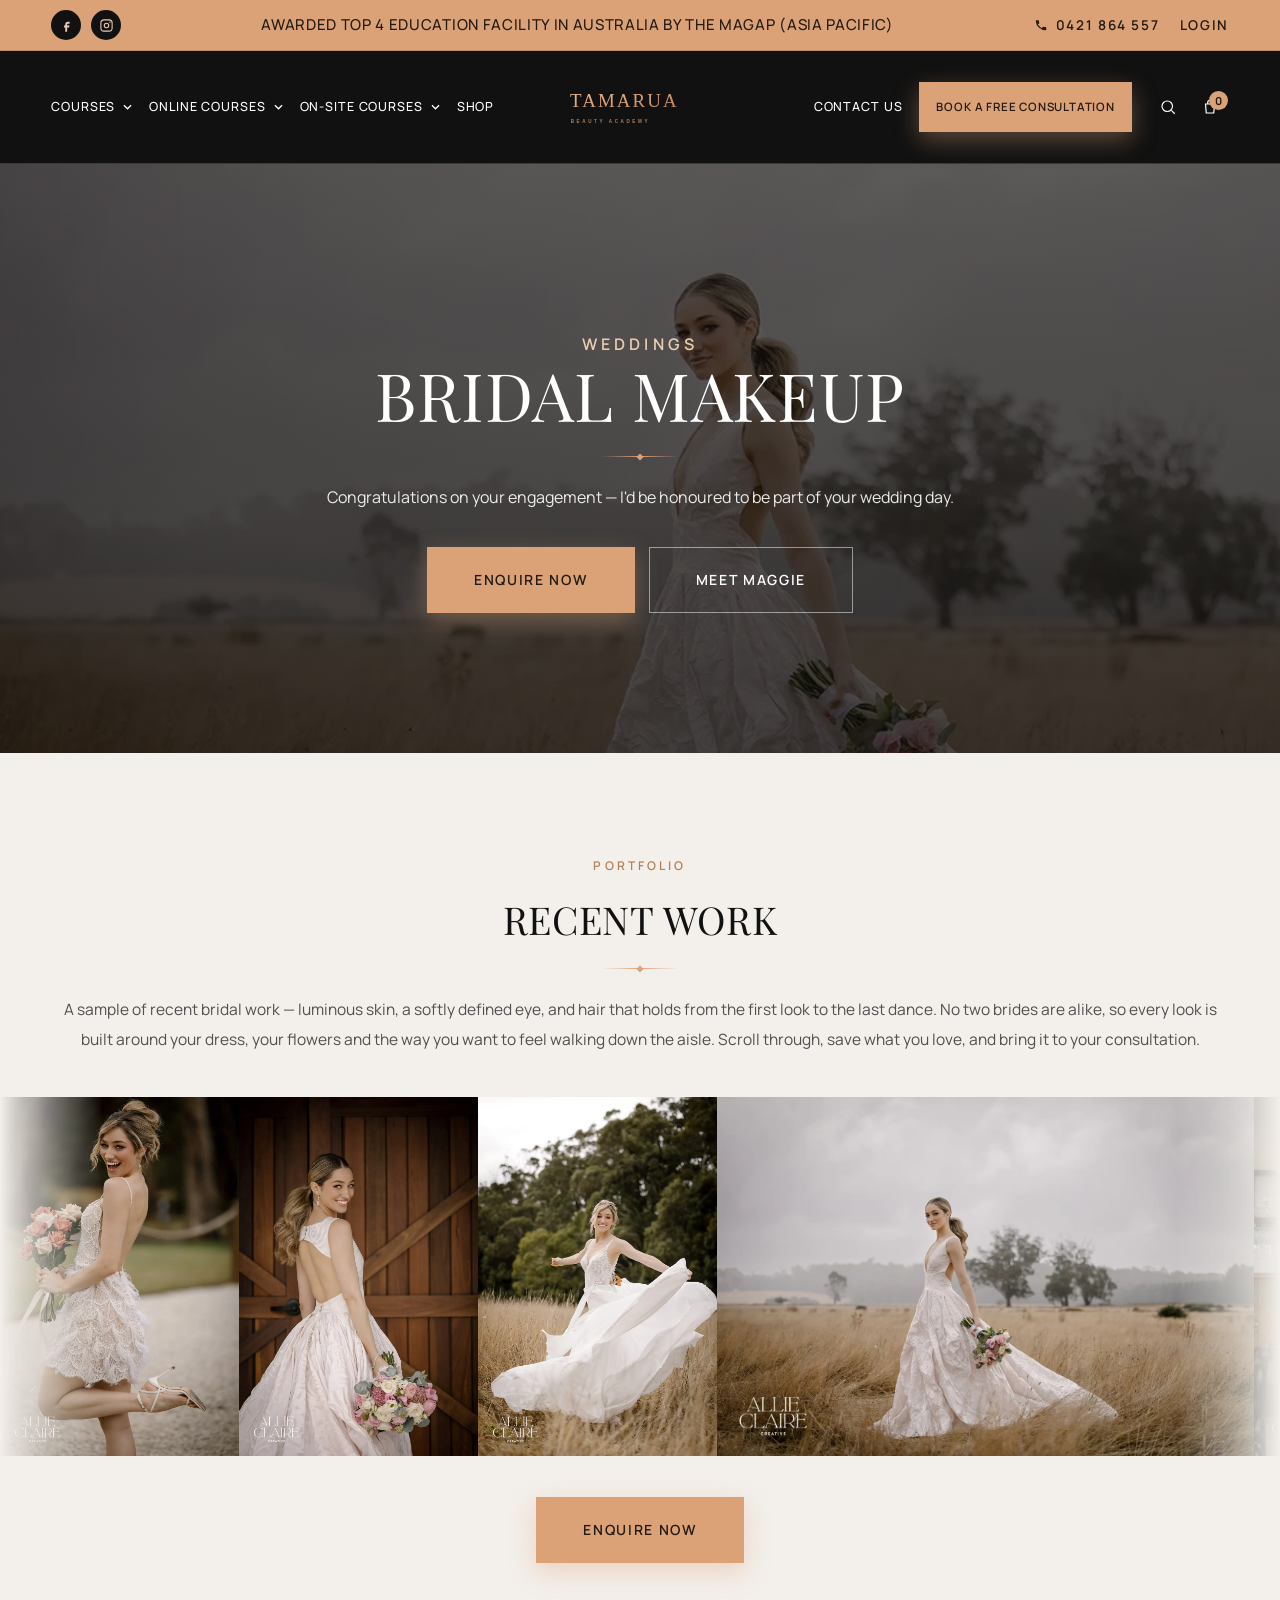
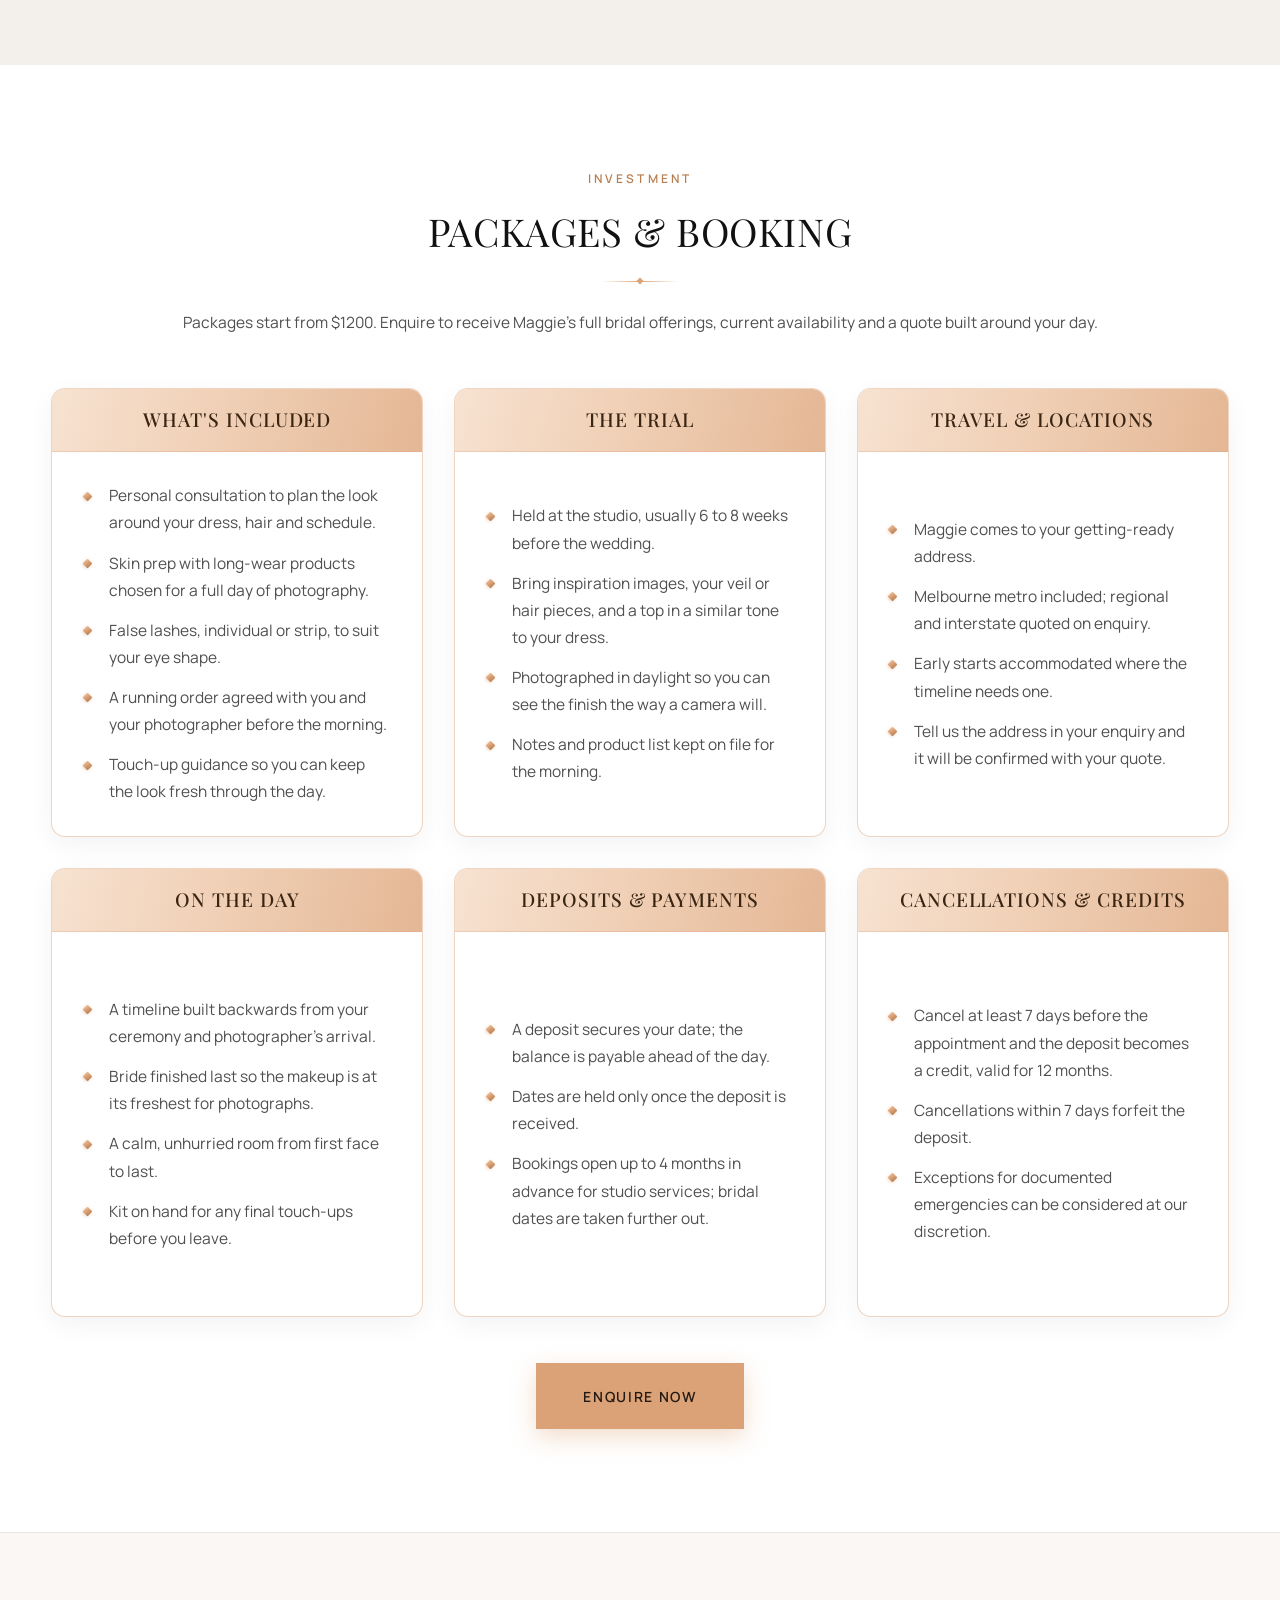
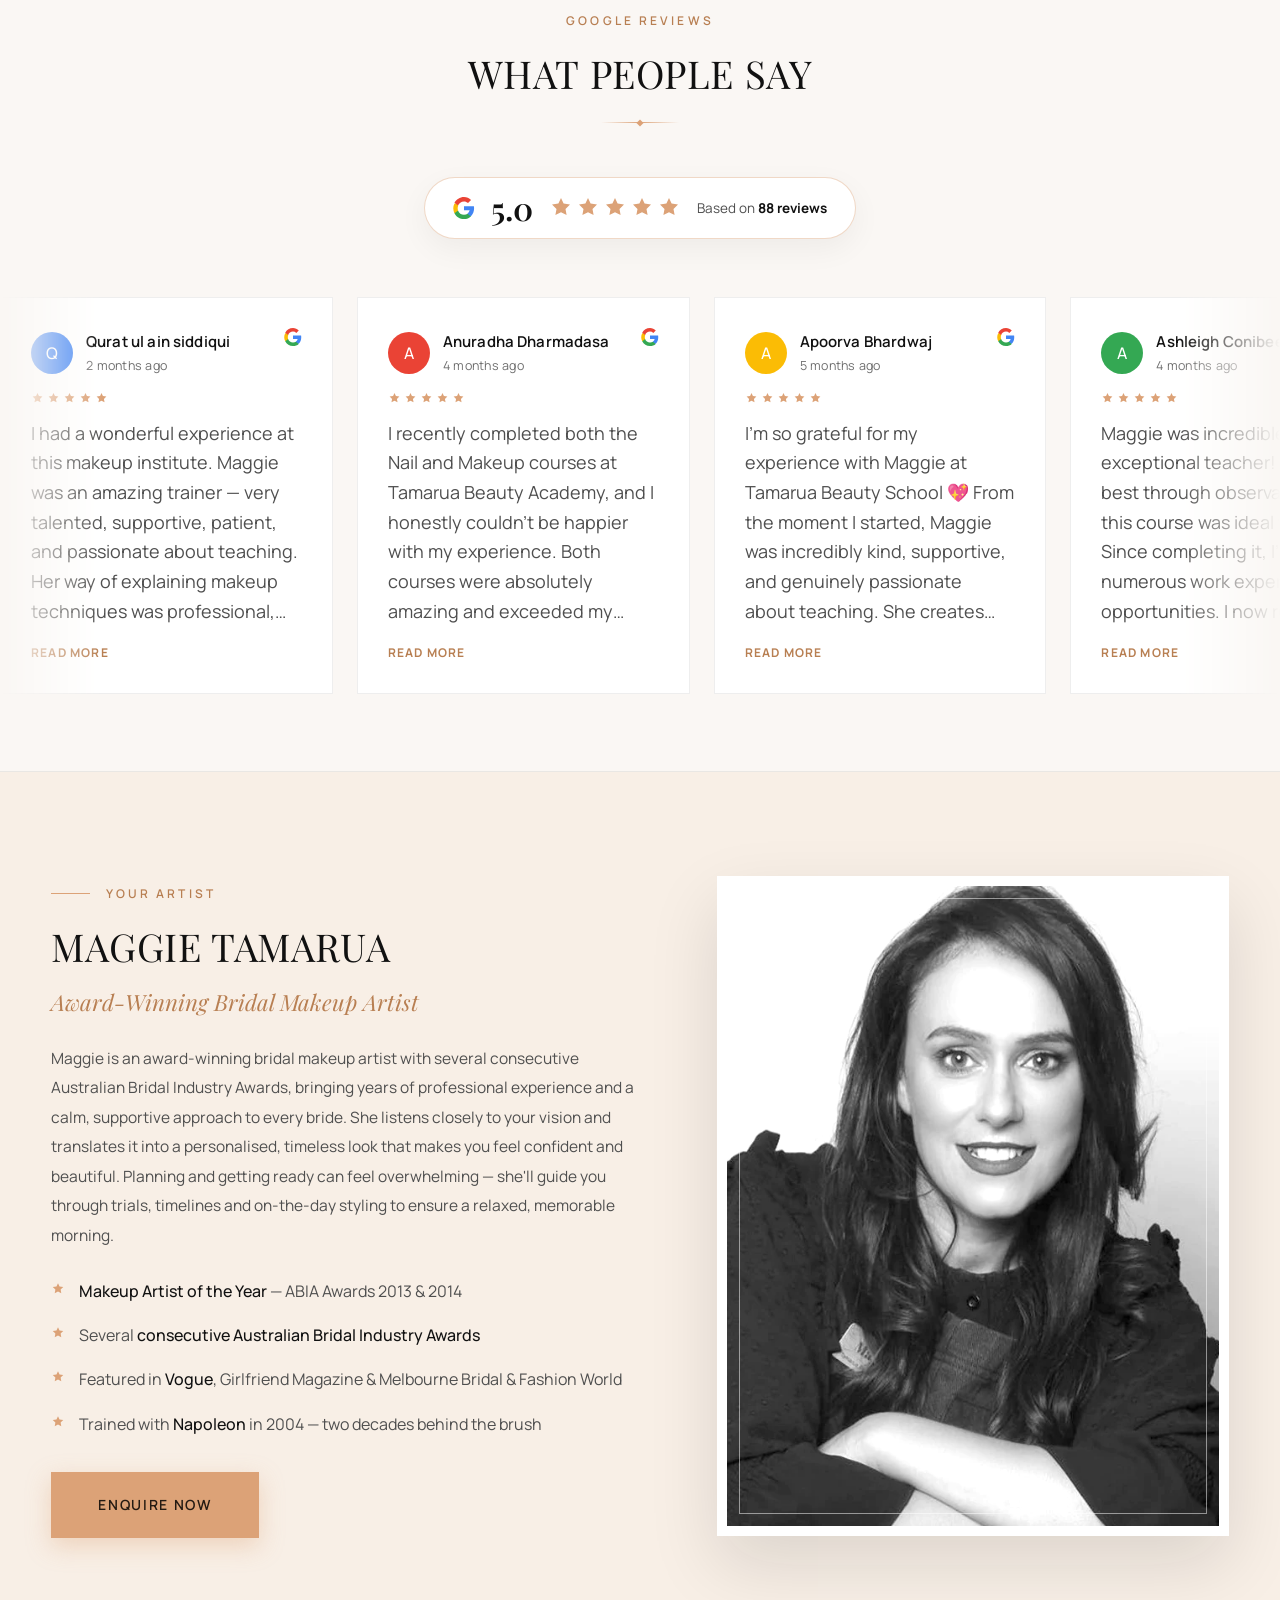
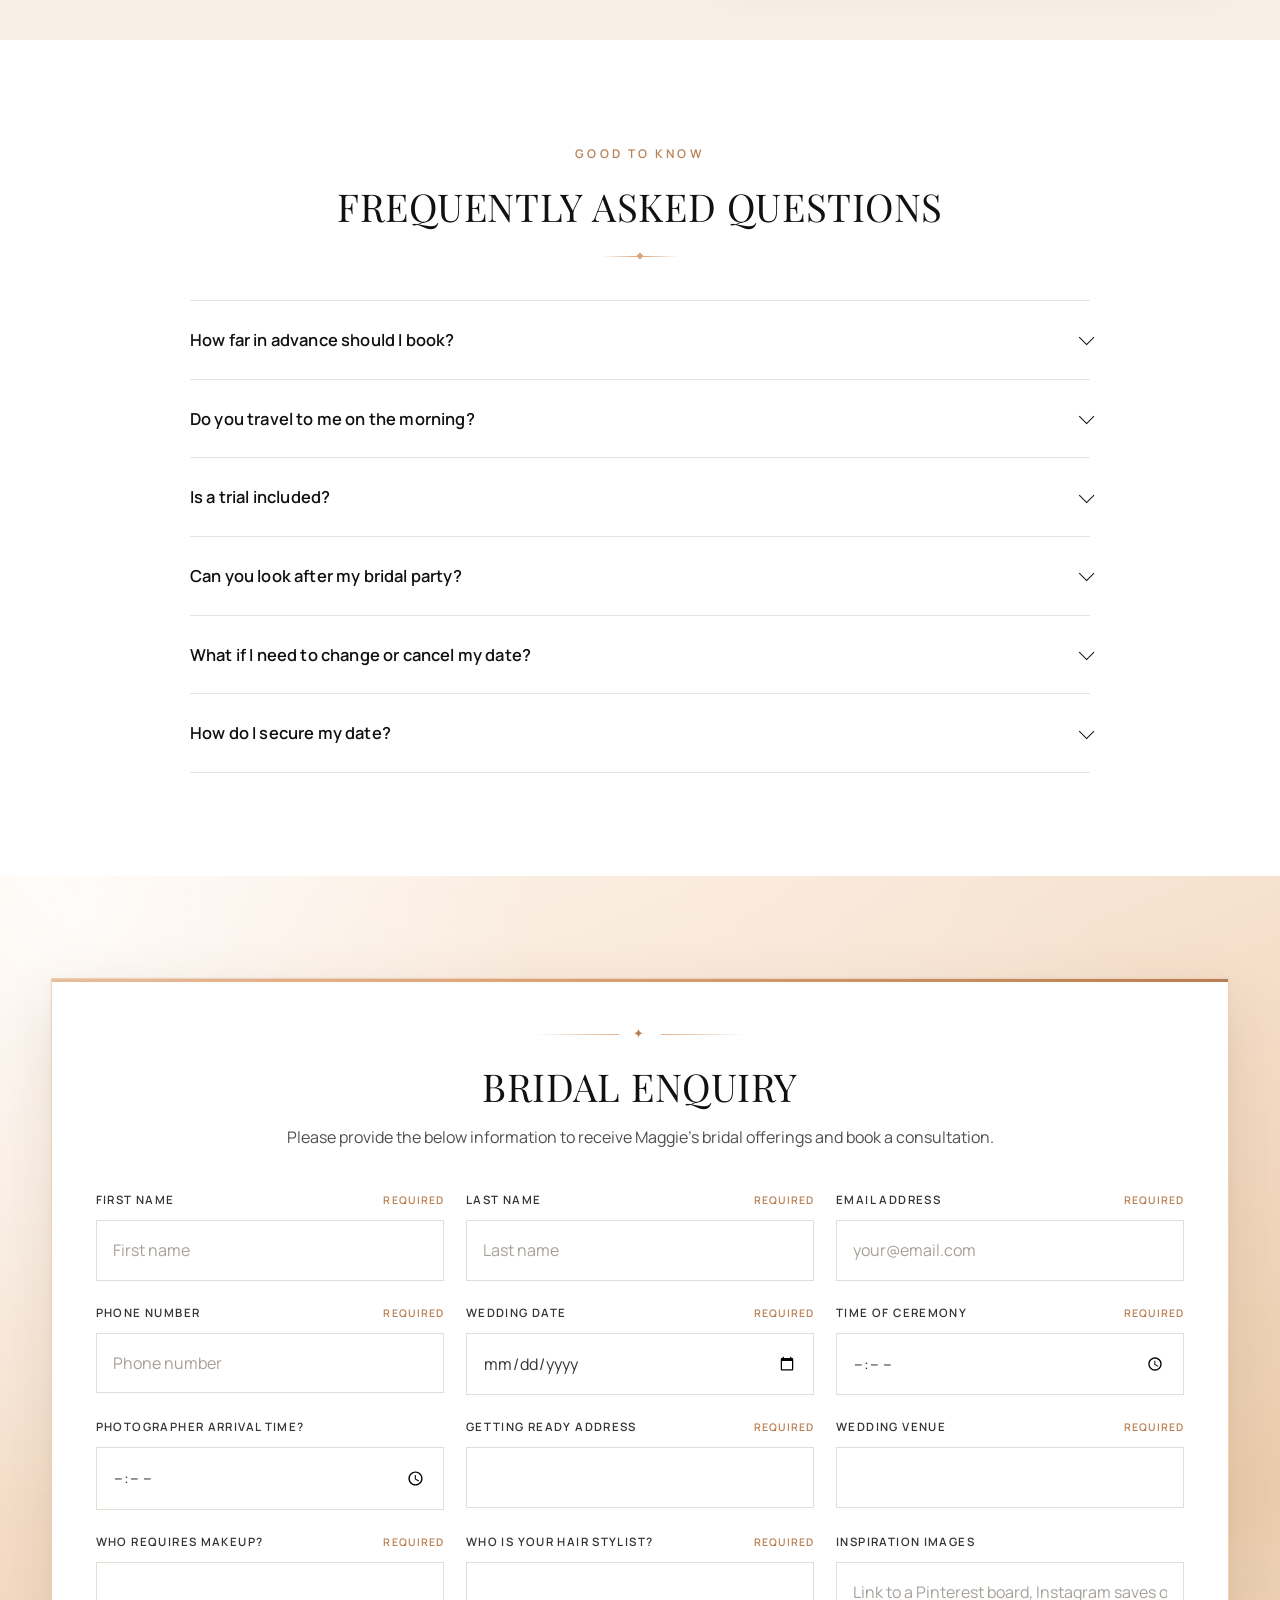
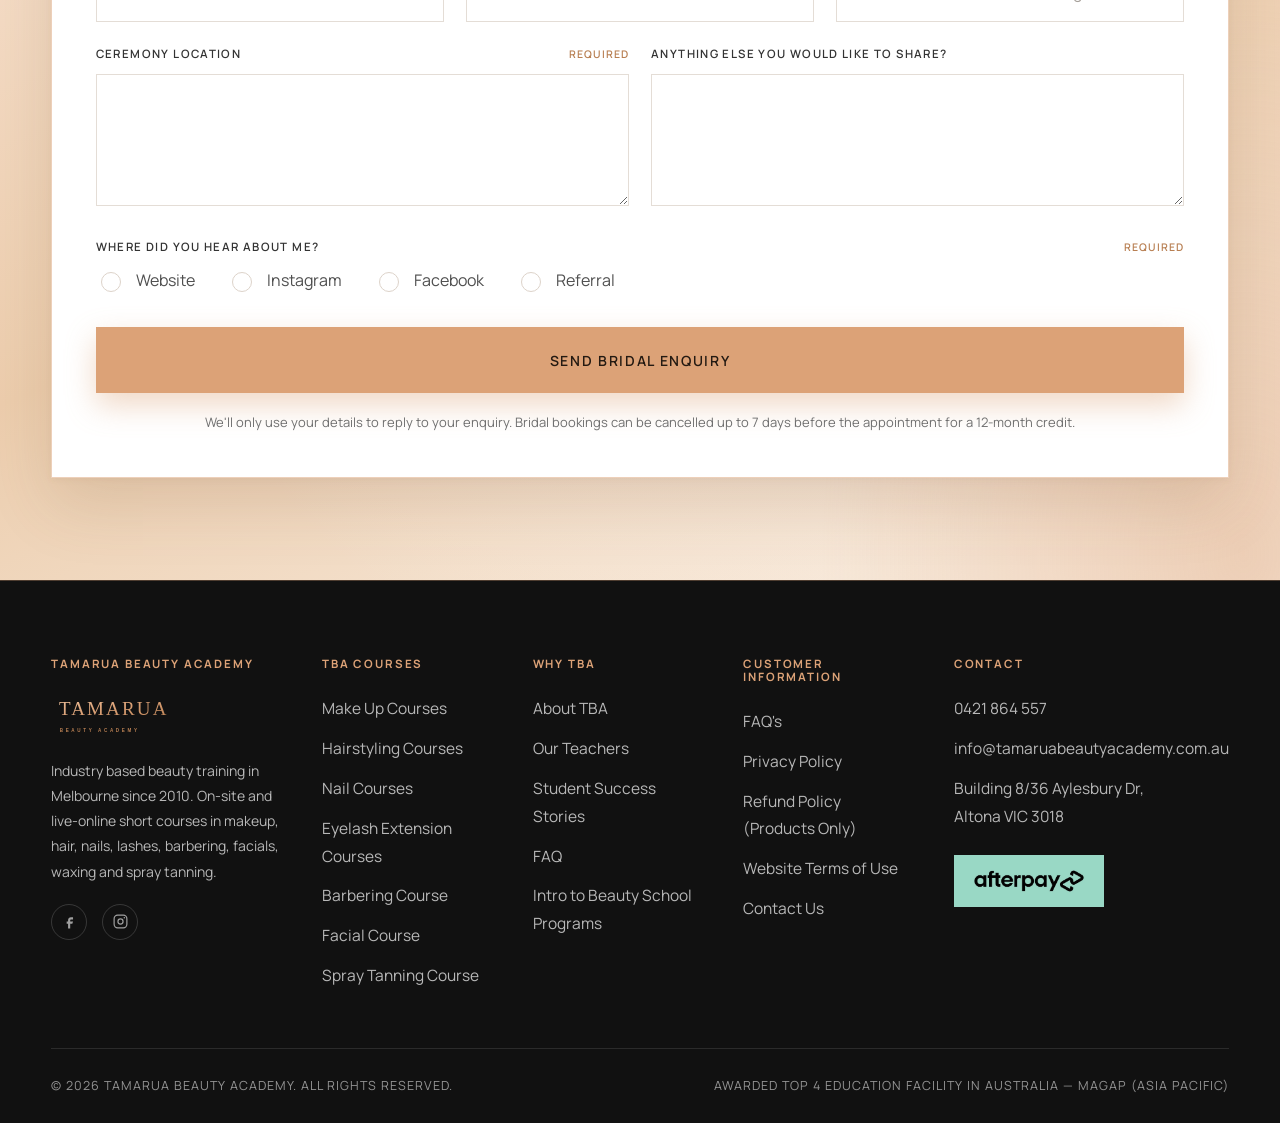
==== commit 74f8e45e: "Add an optional thank-you redirect to every form Shopify's contact form always posts to /contact and" ====
--- a/bridal.html
+++ b/bridal.html
@@ -1021,6 +1021,13 @@
 .tba-eform__msg{
   margin:0 0 22px;padding:14px 18px;font-size:15px;border:1px solid rgba(220,162,119,.5);
   background:var(--tba-blush);color:var(--tba-gold-dp)}
+
+/* fallback link under a submitted form: only ever seen if the redirect script
+   was blocked, so it has to look like something worth clicking. */
+.tba-form-redirect{
+  display:inline-block;margin:0 0 22px;font-size:13px;font-weight:600;
+  letter-spacing:.12em;text-transform:uppercase;color:var(--tba-gold-dp);
+  border-bottom:1px solid var(--tba-line-gold);padding-bottom:3px}
 
 @media (max-width:860px){
   /* auto rows once stacked, so a shorter card doesn't inherit the taller one's height */
